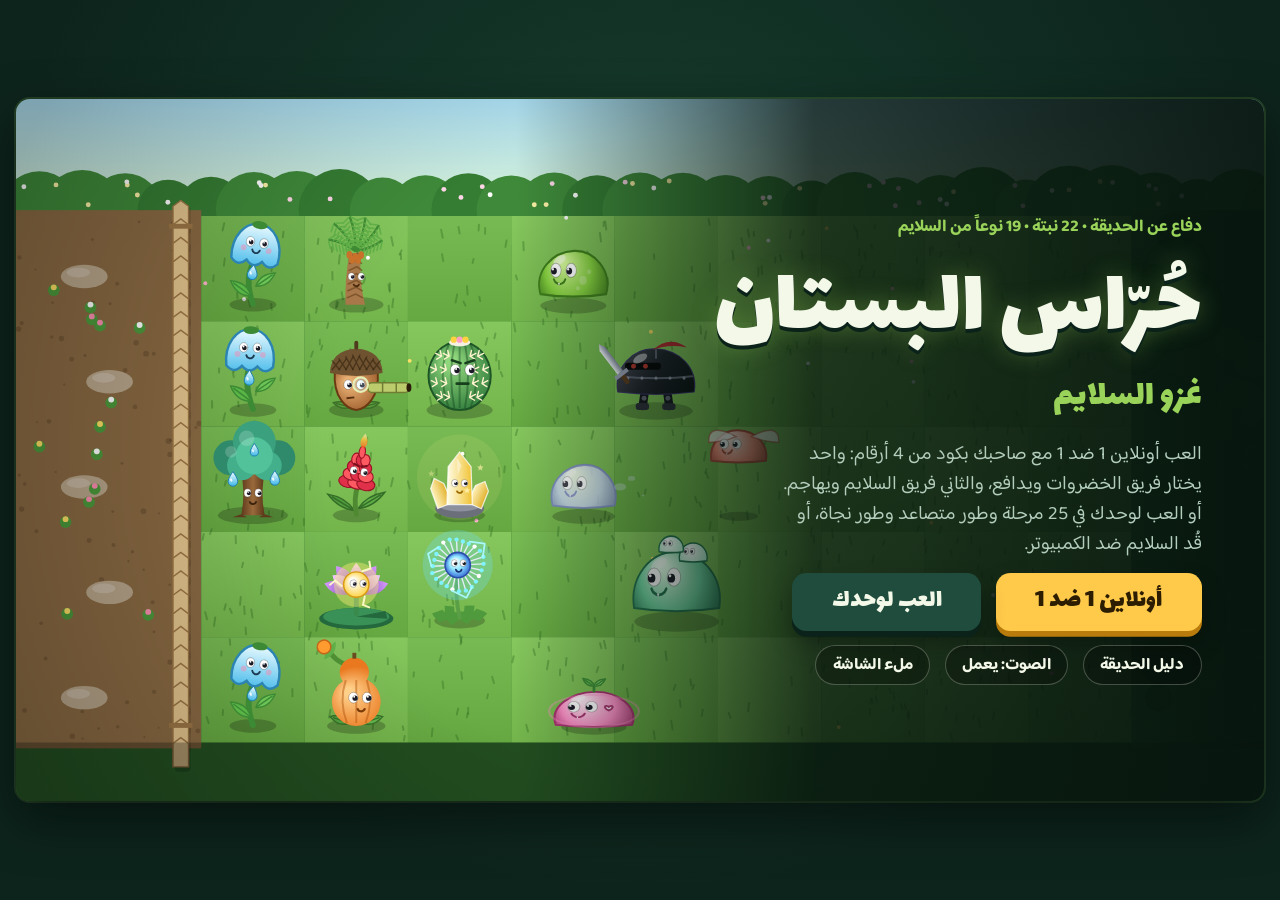
==== index.html @ 5538fd7c "ترتيب المستودع مثل معركة الشلة: index.html في الجذر، firebase-config.js، مكتبات lib، تثبيت كتطبيق (m" ====
<!doctype html>
<html lang="ar" dir="rtl">
<head>
<meta charset="utf-8">
<meta name="viewport" content="width=device-width, initial-scale=1, viewport-fit=cover">
<title>حُرّاس البستان</title>
<meta name="description" content="حُرّاس البستان: غزو السلايم — لعبة دفاع عن البستان بالعربي. أونلاين 1 ضد 1 بكود من 4 أرقام: خضروات ضد سلايم.">
<meta name="theme-color" content="#0b1f17">
<link rel="manifest" href="manifest.webmanifest">
<link rel="icon" type="image/png" sizes="32x32" href="icons/icon-32.png">
<link rel="apple-touch-icon" href="icons/icon-180.png">
<meta name="apple-mobile-web-app-capable" content="yes">
<meta name="mobile-web-app-capable" content="yes">
<meta name="apple-mobile-web-app-title" content="حُرّاس البستان">
<link rel="preconnect" href="https://fonts.googleapis.com">
<link rel="preconnect" href="https://fonts.gstatic.com" crossorigin>
<link rel="stylesheet" href="https://fonts.googleapis.com/css2?family=Baloo+Bhaijaan+2:wght@500;700;800&family=Lalezar&display=swap">
<style>
html,body{margin:0}
[hidden]{display:none!important}
/* Layout: one 16:9 stage centered and letterboxed in the viewport; menus are overlays sized in container units so they scale with the board. */
:root{
  --night:#0d241c;
  --panel:#163a2e;
  --panel-2:#1f4c3c;
  --leaf:#9ad35a;
  --dew:#7fe3ff;
  --amber:#ffc94a;
  --amber-dk:#b97c0c;
  --berry:#ef4f6e;
  --paper:#f3f8e8;
  --muted:#b3cdbd;
  --ink:#2c1c00;
  --display:'Lalezar','Baloo Bhaijaan 2','Segoe UI',Tahoma,sans-serif;
  --body:'Baloo Bhaijaan 2','Segoe UI',Tahoma,sans-serif;
  color-scheme:dark;
}
html,body{height:100%}
body{background:radial-gradient(ellipse at 50% 30%,#173d2e 0%,var(--night) 70%);background-color:var(--night);color:var(--paper);font-family:var(--body);overflow:hidden}
.stage{height:100%;box-sizing:border-box;display:flex;flex-direction:column;align-items:center;justify-content:center;gap:8px;padding-block:10px;padding-left:max(16px,env(safe-area-inset-left,0px));padding-right:max(16px,env(safe-area-inset-right,0px))}
.game{position:relative;width:min(100%,calc((100vh - 20px)*16/9));width:min(100%,calc((100dvh - 20px - env(safe-area-inset-top,0px) - env(safe-area-inset-bottom,0px))*16/9));max-width:100%;aspect-ratio:16/9;container-type:inline-size;border-radius:14px;overflow:hidden;background:#2b5a2f;box-shadow:0 18px 50px rgba(0,0,0,.5),0 0 0 2px rgba(154,211,90,.16);touch-action:none;user-select:none;-webkit-user-select:none;-webkit-tap-highlight-color:transparent}
#cv{position:absolute;inset:0;width:100%;height:100%;display:block}
.ov{position:absolute;inset:0;z-index:5;display:flex;align-items:center;justify-content:center;direction:rtl;font-size:1.45cqw;line-height:1.55;background:rgba(6,20,14,.7);text-align:center}
.ov h1,.ov h2,.ov h3{font-family:var(--display);font-weight:400;margin:0;line-height:1.15;text-wrap:balance}
.ov p{margin:0}
.row{display:flex;gap:1.2cqw;justify-content:center;flex-wrap:wrap}
.col{display:flex;flex-direction:column;gap:1cqw;align-items:stretch;min-width:22cqw}
.btn{font-family:var(--display);font-weight:400;font-size:2.1cqw;line-height:1.2;padding:.45em 1.5em .55em;border:0;border-radius:.55em;background:var(--amber);color:var(--ink);box-shadow:0 .22em 0 var(--amber-dk),0 .45em .9em rgba(0,0,0,.3);cursor:pointer;transition:transform .08s,filter .15s}
.btn:hover{filter:brightness(1.07)}
.btn:active{transform:translateY(.16em);box-shadow:0 .06em 0 var(--amber-dk)}
.btn.ghost{background:var(--panel-2);color:var(--paper);box-shadow:0 .22em 0 #0a2219,0 .45em .9em rgba(0,0,0,.3)}
.btn:disabled{opacity:.45;cursor:not-allowed;filter:grayscale(.6)}
.btn.sm{font-size:1.6cqw}
.chip{font-family:var(--body);font-weight:700;font-size:1.3cqw;padding:.3em 1em;border-radius:99px;border:.12cqw solid rgba(243,248,232,.25);background:rgba(0,0,0,.25);color:var(--paper);cursor:pointer}
.chip:hover{background:rgba(255,255,255,.1)}
button:focus-visible{outline:.22cqw solid var(--dew);outline-offset:.25cqw}
.eyebrow{color:var(--leaf);font-weight:700;font-size:1.35cqw}
.panel{background:linear-gradient(180deg,var(--panel-2),var(--panel));border:.15cqw solid rgba(154,211,90,.3);border-radius:1.4cqw;padding:2.2cqw 3cqw;box-shadow:0 1.2cqw 3cqw rgba(0,0,0,.45);display:flex;flex-direction:column;gap:1.2cqw;align-items:center;max-width:64cqw}
.panel.wide{max-width:92cqw;padding:1.6cqw 2.4cqw;gap:.9cqw}
.panel h2{font-size:3.6cqw}
.panel.wide h2{font-size:3.2cqw}
.panel > p{color:var(--muted);font-size:1.55cqw;max-width:52cqw}
.count{color:var(--amber)!important;font-weight:800}
.ltr{direction:ltr;unicode-bidi:isolate;display:inline-block}

/* title */
.ov-title{justify-content:flex-start;background:linear-gradient(270deg,rgba(6,20,14,.94) 0%,rgba(6,20,14,.8) 36%,rgba(6,20,14,0) 60%)}
.title-block{padding-inline:5cqw;max-width:42cqw;display:flex;flex-direction:column;gap:1.1cqw;text-align:right;align-items:flex-start}
.title-block h1{font-size:7.6cqw;color:var(--paper);text-shadow:0 .35cqw 0 #0a2219,0 0 2cqw rgba(154,211,90,.35)}
.title-block .sub{font-family:var(--display);font-size:3cqw;color:var(--leaf);margin-top:-.8cqw}
.title-block .lead{color:var(--muted);font-size:1.55cqw;max-width:34cqw}
.title-block .row{justify-content:flex-start}

/* map */
.map{width:94cqw;display:flex;flex-direction:column;gap:1.1cqw}
.map-head{display:flex;align-items:center;gap:1.4cqw}
.map-head h2{font-size:3.2cqw;flex:1;text-align:right}
.stars-total{display:flex;align-items:center;gap:.4cqw;font-weight:800;font-size:1.7cqw;color:var(--amber)}
.stars-total .star{width:2cqw;height:2cqw}
.worlds{display:grid;grid-template-columns:repeat(5,minmax(0,1fr));gap:1cqw}
.world{border-radius:1.2cqw;padding:.9cqw;display:flex;flex-direction:column;gap:.6cqw;text-align:right;border:.15cqw solid rgba(255,255,255,.14);box-shadow:inset 0 -3cqw 4cqw rgba(0,0,0,.18);min-width:0}
.w-orchard{background:linear-gradient(160deg,#4c9a3f,#24572a)}
.w-dunes{background:linear-gradient(160deg,#cf9f50,#7a5222)}
.w-cave{background:linear-gradient(160deg,#55468c,#1f1a3b)}
.w-frost{background:linear-gradient(160deg,#6fa9c9,#2c5876)}
.w-eclipse{background:linear-gradient(160deg,#8a4a78,#24133d)}
.world h3{font-size:1.9cqw}
.world .wsub{font-size:1.02cqw;color:rgba(255,255,255,.78);line-height:1.35;min-height:2.8cqw}
.lvls{display:flex;flex-direction:column;gap:.45cqw}
.lvl{font-family:var(--body);background:rgba(0,0,0,.26);border:.13cqw solid rgba(255,255,255,.18);color:var(--paper);border-radius:.8cqw;padding:.3cqw .6cqw;cursor:pointer;text-align:right;display:grid;grid-template-columns:auto minmax(0,1fr) auto;align-items:center;gap:.5cqw;font-size:1.08cqw;line-height:1.3}
.lvl .num{font-family:var(--display);font-size:1.5cqw;line-height:1}
.lvl .nm{white-space:nowrap;overflow:hidden;text-overflow:ellipsis}
.lvl:disabled{opacity:.42;cursor:not-allowed}
.lvl:not(:disabled):hover{background:rgba(255,255,255,.14)}
.lvl.next{border-color:var(--amber);box-shadow:0 0 0 .13cqw var(--amber)}
.lvl .star{width:1.05cqw;height:1.05cqw}
.stars{display:flex;gap:.12cqw}
.star{width:1.35cqw;height:1.35cqw;fill:rgba(255,255,255,.2)}
.star.on{fill:var(--amber)}
.modes{display:grid;grid-template-columns:repeat(3,minmax(0,1fr));gap:1cqw}
.mode{display:flex;align-items:center;gap:1.2cqw;background:rgba(0,0,0,.3);border-radius:1.2cqw;padding:.9cqw 1.4cqw;text-align:right;border:.13cqw solid rgba(255,255,255,.1)}
.mode.hot{border-color:rgba(255,201,74,.55);background:linear-gradient(90deg,rgba(255,201,74,.06),rgba(0,0,0,.3))}
.mode > div:first-child{flex:1;display:flex;flex-direction:column;min-width:0}
.mode strong{font-family:var(--display);font-weight:400;font-size:2cqw}
.mode span{color:var(--muted);font-size:1.12cqw;line-height:1.4}
.mode .btns{display:flex;flex-direction:column;gap:.5cqw;align-items:stretch}

/* intro */
.formula{background:rgba(0,0,0,.28);border-radius:99px;padding:.3cqw 1.4cqw;color:var(--amber);font-weight:700;font-size:1.3cqw}
.news{display:flex;gap:1cqw;justify-content:center;flex-wrap:wrap}
.news:empty{display:none}
.news-item{display:flex;align-items:center;gap:.8cqw;background:rgba(0,0,0,.24);border-radius:1cqw;padding:.6cqw 1.1cqw .6cqw 1.4cqw;text-align:right;max-width:28cqw}
.news-item canvas{width:6.8cqw;height:6.8cqw;flex:none}
.news-item .tag{font-size:1.05cqw;font-weight:800;color:var(--amber)}
.news-item h3{font-size:1.85cqw}
.news-item p{font-size:1.12cqw;color:var(--muted);line-height:1.4}
.loadout{display:flex;flex-direction:column;gap:.5cqw;align-items:center}
.lo-head{display:flex;gap:1cqw;font-weight:700;font-size:1.3cqw;color:var(--paper)}
.lo-head span:last-child{color:var(--amber)}
.pchips{display:flex;flex-wrap:wrap;gap:.5cqw;justify-content:center;max-width:84cqw}
.pchip{width:6.6cqw;padding:.3cqw .2cqw .35cqw;border-radius:.8cqw;background:rgba(0,0,0,.25);border:.16cqw solid transparent;display:flex;flex-direction:column;align-items:center;gap:.1cqw;cursor:pointer;color:var(--paper);font-family:var(--body);font-weight:700;font-size:.9cqw;line-height:1.15}
.pchip img{width:4.4cqw;height:4.1cqw}
.pchip[aria-pressed="true"]{border-color:var(--amber);background:rgba(255,201,74,.16)}
.pchip[aria-pressed="false"]{opacity:.55}
.pchip[aria-pressed="false"] img{filter:grayscale(.8)}
.tip{color:var(--muted);max-width:64cqw;font-size:1.4cqw}

/* end */
.bigstars{display:flex;gap:.8cqw;justify-content:center}
.bigstars:empty{display:none}
.bigstars .star{width:6cqw;height:6cqw}
.bigstars .star.on{animation:pop .5s cubic-bezier(.3,1.6,.5,1) both}
.bigstars .star:nth-child(2){animation-delay:.15s}
.bigstars .star:nth-child(3){animation-delay:.3s}
@keyframes pop{from{transform:scale(0) rotate(-40deg)}to{transform:none}}

/* guide */
.guide{width:90cqw;height:50cqw;display:flex;flex-direction:column;gap:1.2cqw}
.tabs{display:flex;gap:.6cqw}
.tab{font-family:var(--body);font-weight:700;font-size:1.4cqw;padding:.3em 1.2em;border-radius:99px;border:0;background:rgba(0,0,0,.3);color:var(--paper);cursor:pointer}
.tab[aria-selected="true"]{background:var(--amber);color:var(--ink)}
.glist{flex:1;min-height:0;overflow:auto;display:grid;grid-template-columns:repeat(4,minmax(0,1fr));gap:1cqw;padding:.3cqw;align-content:start}
.gitem{background:linear-gradient(180deg,rgba(255,255,255,.08),rgba(0,0,0,.18));border:.1cqw solid rgba(255,255,255,.12);border-radius:1.1cqw;padding:1cqw;display:flex;flex-direction:column;align-items:center;gap:.25cqw}
.gitem canvas{width:9cqw;height:9cqw}
.gitem h3{font-size:1.9cqw}
.gitem .stat{font-size:1.15cqw;color:var(--amber);font-weight:700}
.gitem p{font-size:1.2cqw;color:var(--muted);line-height:1.45}
.gitem.locked h3{color:var(--muted)}
.online{min-width:72cqw}
.onbody{display:flex;flex-direction:column;gap:.9cqw;align-items:center;width:100%}
.teams{display:grid;grid-template-columns:1fr 1fr;gap:1.2cqw;width:100%}
.team{display:flex;flex-direction:column;align-items:center;gap:.3cqw;padding:1.1cqw;border-radius:1.2cqw;border:.18cqw solid rgba(255,255,255,.16);cursor:pointer;color:var(--paper);font-family:var(--body);font-size:1.25cqw;line-height:1.35}
.team img{width:7cqw;height:6.6cqw}
.team strong{font-family:var(--display);font-weight:400;font-size:2.3cqw}
.t-plants{background:linear-gradient(160deg,#3f8c3a,#1f4e26)}
.t-slime{background:linear-gradient(160deg,#6a3fa0,#2a1648)}
.team:hover{filter:brightness(1.1)}
.rules{color:var(--muted);font-size:1.25cqw;max-width:72cqw;line-height:1.5}
.rules.small{font-size:1.1cqw}
.lteams{display:grid;grid-template-columns:1fr 1fr;gap:1cqw;width:100%;margin:.4cqw 0}
.lteam{border-radius:1.2cqw;padding:.7cqw .8cqw;display:flex;flex-direction:column;align-items:center;gap:.35cqw;border:.15cqw solid rgba(255,255,255,.16);min-width:0}
.lteam strong{font-family:var(--display);font-weight:400;font-size:1.9cqw;line-height:1.1}
.lteam > span{font-weight:800;color:var(--amber);font-size:1.2cqw}
.pchips.mini{gap:.3cqw;max-width:100%}
.pchips.mini .pchip{width:4.5cqw;font-size:.7cqw;padding:.2cqw .1cqw}
.pchips.mini .pchip img{width:3.1cqw;height:2.9cqw}
.pchips.mini .pchip .cost{font-size:.68cqw}
.joinrow{display:flex;gap:.8cqw;justify-content:center;align-items:center}
.joinrow input{font:inherit;font-size:1.8cqw;font-weight:800;width:12cqw;text-align:center;padding:.3cqw .8cqw;border-radius:.8cqw;border:.15cqw solid rgba(255,255,255,.3);background:rgba(0,0,0,.3);color:var(--paper);letter-spacing:.2em}
.joinrow input:focus-visible{outline:.22cqw solid var(--dew)}
.namerow label{font-weight:800;color:var(--muted);font-size:1.3cqw}
.namerow input{width:18cqw;font-size:1.5cqw;letter-spacing:0}
.diffs{display:flex;gap:.6cqw;justify-content:center;flex-wrap:wrap}
.diffs .chip[aria-pressed="true"]{background:var(--amber);color:var(--ink);border-color:var(--amber)}
.openlist{display:flex;flex-direction:column;gap:.5cqw;max-height:10cqw;overflow:auto;width:100%;align-items:stretch}
.openitem{font-family:var(--body);font-weight:700;font-size:1.2cqw;padding:.5cqw 1cqw;border-radius:.8cqw;border:.12cqw solid rgba(255,201,74,.45);background:rgba(255,201,74,.1);color:var(--paper);cursor:pointer;text-align:right}
.openitem:hover{background:rgba(255,201,74,.2)}
.bigcode{font-family:var(--display);font-size:6cqw;letter-spacing:.15em;direction:ltr;color:var(--amber);margin:0;line-height:1.1;user-select:text;-webkit-user-select:text}
.opp{color:var(--amber);font-weight:800;font-size:1.3cqw;margin:0}
.pchip .cost{color:var(--amber);font-size:.85cqw}
.gnote{grid-column:1/-1;margin:0;background:rgba(255,201,74,.12);border:.1cqw solid rgba(255,201,74,.45);border-radius:1cqw;padding:.6cqw 1.2cqw;color:var(--paper);font-size:1.3cqw;text-align:center}

.rotate-hint{display:none;margin:0;font-size:14px;color:var(--muted);text-align:center;direction:rtl}
@media (orientation:portrait) and (max-width:700px){.rotate-hint{display:block}}
@media (prefers-reduced-motion:reduce){.bigstars .star.on{animation:none}.btn{transition:none}}

</style>
</head>
<body>
<div class="stage">
  <div class="game" id="game">
    <canvas id="cv" dir="rtl" aria-label="ساحة اللعب"></canvas>

    <section class="ov ov-title" id="ovTitle">
      <div class="title-block">
        <p class="eyebrow">دفاع عن الحديقة • 22 نبتة • 19 نوعاً من السلايم</p>
        <h1>حُرّاس البستان</h1>
        <p class="sub">غزو السلايم</p>
        <p class="lead">العب أونلاين 1 ضد 1 مع صاحبك بكود من 4 أرقام: واحد يختار فريق الخضروات ويدافع، والثاني فريق السلايم ويهاجم. أو العب لوحدك في 25 مرحلة وطور متصاعد وطور نجاة، أو قُد السلايم ضد الكمبيوتر.</p>
        <div class="row"><button class="btn" id="bOnline1">أونلاين 1 ضد 1</button><button class="btn ghost" id="bPlay">العب لوحدك</button></div>
        <div class="row"><button class="chip" id="bGuide">دليل الحديقة</button><button class="chip" id="bSound">الصوت: يعمل</button><button class="chip" id="bFull">ملء الشاشة</button></div>
      </div>
    </section>

    <section class="ov" id="ovMap" hidden>
      <div class="map">
        <header class="map-head"><h2>خريطة العوالم</h2><span class="stars-total" id="starTotal"></span><button class="chip" id="bMapBack">رجوع</button></header>
        <div class="worlds" id="worlds"></div>
        <div class="modes"><div class="mode hot" id="ascBox"></div><div class="mode" id="endlessBox"></div><div class="mode hot" id="onlineBox"></div></div>
      </div>
    </section>

    <section class="ov" id="ovIntro" hidden>
      <div class="panel wide">
        <p class="eyebrow" id="inLvl"></p>
        <h2 id="inName"></h2>
        <p class="formula" id="inFormula" hidden></p>
        <div class="news" id="inNews"></div>
        <div class="loadout" id="inLoad" hidden>
          <p class="lo-head"><span>اختر نباتاتك لهذه المرحلة (8 كحد أقصى)</span><span id="inLoadCount"></span></p>
          <div class="pchips" id="inChips"></div>
        </div>
        <p class="tip" id="inTip"></p>
        <div class="row"><button class="btn" id="bInGo">ابدأ</button><button class="btn ghost" id="bInBack">الخريطة</button></div>
      </div>
    </section>

    <section class="ov" id="ovPause" hidden>
      <div class="panel">
        <h2>استراحة</h2>
        <div class="col">
          <button class="btn" id="bResume">متابعة</button>
          <button class="btn ghost" id="bRestart">إعادة المرحلة</button>
          <button class="btn ghost" id="bQuit">الخريطة</button>
          <button class="chip" id="bSound2">الصوت: يعمل</button>
        </div>
      </div>
    </section>

    <section class="ov" id="ovEnd" hidden>
      <div class="panel">
        <h2 id="endTitle"></h2>
        <div class="bigstars" id="endStars"></div>
        <p id="endText"></p>
        <p class="count" id="endCount" hidden></p>
        <div class="row" id="endBtns"></div>
      </div>
    </section>

    <section class="ov" id="ovOnline" hidden>
      <div class="panel wide online">
        <p class="eyebrow" id="onEyebrow">اللعب أونلاين</p>
        <h2 id="onTitle">فريق الخضروات ضد فريق السلايم</h2>
        <div class="onbody" id="onBody"></div>
        <div class="row" id="onBtns"></div>
      </div>
    </section>

    <section class="ov" id="ovGuide" hidden>
      <div class="guide">
        <header class="map-head">
          <h2>دليل الحديقة</h2>
          <div class="tabs" role="tablist"><button class="tab" id="tabP" role="tab" aria-selected="true">النباتات</button><button class="tab" id="tabS" role="tab" aria-selected="false">السلايم</button></div>
          <button class="chip" id="bGuideBack">رجوع</button>
        </header>
        <div class="glist" id="glist"></div>
      </div>
    </section>
  </div>
  <p class="rotate-hint">أدر هاتفك أفقياً لتجربة أفضل.</p>
</div>
<script src="firebase-config.js"></script>
<script>
(()=>{'use strict';
// ================= constants =================
const W=1280,H=720,GX=190,GY=120,TW=106,TH=108,ROWS=5,COLS=9,GR=GX+COLS*TW,GB=GY+ROWS*TH;
const TAU=Math.PI*2;
const rowY=r=>GY+r*TH+TH/2, colX=c=>GX+c*TW+TW/2, baseY=r=>rowY(r)+36;
const rand=(a,b)=>a+Math.random()*(b-a), clamp=(v,a,b)=>v<a?a:v>b?b:v, lerp=(a,b,t)=>a+(b-a)*t;
const F_UI='"Baloo Bhaijaan 2","Segoe UI",Tahoma,sans-serif', F_DISP='Lalezar,"Baloo Bhaijaan 2","Segoe UI",Tahoma,sans-serif';
const REDUCED=!!(window.matchMedia&&matchMedia('(prefers-reduced-motion: reduce)').matches);
function mulberry(a){return function(){a|=0;a=a+0x6D2B79F5|0;let t=Math.imul(a^a>>>15,1|a);t=t+Math.imul(t^t>>>7,61|t)^t;return((t^t>>>14)>>>0)/4294967296;};}

// ================= save =================
const SAVE_KEY='hurras-albustan-v1';
const save={stars:{},best:0,muted:false,v:2,loadout:[],asc:{level:1,score:0,bestLevel:0,bestScore:0},surv:{best:0,bestDanger:0}};
try{const s=JSON.parse(localStorage.getItem(SAVE_KEY)||'null');if(s&&typeof s==='object'){
  if(s.v!==2&&s.stars&&typeof s.stars==='object'){const ns={};for(const k in s.stars){const i=+k;if(i>=0&&i<12)ns[Math.floor(i/4)*5+i%4]=s.stars[k];}s.stars=ns;s.v=2;}
  Object.assign(save,s);if(!save.stars||typeof save.stars!=='object')save.stars={};if(!Array.isArray(save.loadout))save.loadout=[];
  save.asc=Object.assign({level:1,score:0,bestLevel:0,bestScore:0},save.asc||{});save.surv=Object.assign({best:0,bestDanger:0},save.surv||{});}}catch(e){}
function persist(){try{localStorage.setItem(SAVE_KEY,JSON.stringify(save));}catch(e){}}

// ================= definitions =================
const PLANTS={
  dew:   {name:'زهرة الندى',   cost:50, cd:7.5, hp:300,  desc:'تنتج قطرة ندى كل 18 ثانية تقريباً. ازرعها مبكراً لتبني اقتصادك.'},
  pine:  {name:'كوز الصنوبر',  cost:100,cd:7.5, hp:300,  desc:'يطلق بذور الصنوبر على أول سلايم في ممره. مدافعك الأساسي.'},
  oak:   {name:'جذع البلوط',   cost:50, cd:25,  hp:4000, desc:'جذع صلب يتحمل كثيراً. ضعه أمام المدافعين ليكسب لهم الوقت.'},
  bomb:  {name:'رمانة متفجرة', cost:150,cd:35,  hp:99999,desc:'تنفجر بعد ثانية وتدمّر السلايم في مساحة 3×3 حولها.'},
  frost: {name:'سرخس الصقيع',  cost:175,cd:7.5, hp:300,  desc:'تطلق شظايا جليد تبطّئ السلايم إلى النصف أربع ثوانٍ.'},
  thorn: {name:'صبّار الأشواك', cost:125,cd:20,  hp:1800, desc:'جدار شائك يتحمل كثيراً ويجرح كل سلايم يحاول أكله.'},
  lotus: {name:'زهرة البرق',   cost:200,cd:10,  hp:300,  desc:'صاعقة تقفز بين ثلاثة سلايمات في ممرها والممرين المجاورين.'},
  storm: {name:'هندباء الرعد', cost:225,cd:10,  hp:300,  desc:'كرة زغب مشحونة تصعق أقرب 3 سلايمات لها في وقت واحد، من أي ممر.'},
  gourd: {name:'قرعة المنجنيق',cost:250,cd:10,  hp:300,  desc:'تقذف قرعة من فوق العوائق تنفجر وتصيب كل ما حولها.'},
  burr:  {name:'قنفذ الكستناء',cost:150,cd:10,  hp:600,  desc:'يدور بأشواكه فيضرب كل سلايم يقترب منه من الأمام أو الخلف. ضرر عالٍ ومدى قصير.'},
  torch: {name:'زهرة الشعلة',  cost:175,cd:10,  hp:300,  desc:'تنفث لهباً يحرق السلايم في ممرها والممرين المجاورين لمسافة مربعين. الحممي لا يحترق، والجليد يذوب أسرع.'},
  honey: {name:'قاذف العسل',   cost:150,cd:7.5, hp:300,  desc:'يقذف العسل من فوق العوائق، وأحياناً يلصق السلايم في مكانه لحظات.'},
  spring:{name:'فطر الزنبرك',  cost:100,cd:15,  hp:300,  desc:'يقذف أول سلايم يلمسه مسافة مربعين ونصف إلى الخلف، ثم يعيد الشحن 8 ثوانٍ.'},
  fberry:{name:'توت الصقيع',   cost:125,cd:30,  hp:99999,desc:'ينفجر بعد لحظة فيجمّد كل سلايم في ممره ست ثوانٍ، حتى الطائر.'},
  prism: {name:'زهرة المنشور', cost:250,cd:10,  hp:300,  desc:'تطلق شعاعاً ملوّناً يخترق الممر كله ويصيب كل سلايم أرضي فيه، حتى من وراء القوقعة.'},
  palm:  {name:'نخلة السعف',   cost:175,cd:10,  hp:300,  desc:'ترمي سعفة دوّارة تقطع خمسة مربعات وترجع، فتصيب كل سلايم في طريقها مرتين، حتى الطائر.'},
  balm:  {name:'زهرة البلسم',  cost:125,cd:15,  hp:300,  desc:'تعالج النباتات في مساحة 3×3 حولها كل ثانية.'},
  moss:  {name:'طحلب دبق',     cost:75, cd:15,  hp:Infinity,trap:true,desc:'سجادة لزجة يبطؤ فوقها السلايم ولا يستطيع أكلها. الحِمَمي يحرقها.'},
  snare: {name:'كرمة الشَّرَك', cost:100,cd:12,  hp:Infinity,trap:true,desc:'فخ أرضي يمسك أول سلايم يمر فوقه ثلاث ثوانٍ ويجرحه، ثم يعيد التحميل.'},
  glow:  {name:'بلّورة الضوء', cost:150,cd:15,  hp:300,  desc:'تسرّع إطلاق النباتات المهاجمة حولها في مساحة 3×3 بنسبة 40%.'},
  sniper:{name:'قنّاص البلوط', cost:300,cd:15,  hp:300,  desc:'يطلق بلّوطة قوية كل 4 ثوانٍ على أقوى سلايم في الساحة، في أي ممر.'},
  tree:  {name:'شجرة الندى',   cost:150,cd:15,  hp:400,  desc:'تنتج قطرتي ندى معاً كل 20 ثانية. أغلى من زهرة الندى لكنها أقوى إنتاجاً.'},
};
const PLANT_ORDER=['dew','tree','pine','frost','palm','prism','lotus','storm','sniper','gourd','honey','torch','burr','oak','thorn','spring','moss','snare','bomb','fberry','balm','glow'];
const SLIMES={
  basic:   {name:'سلايم أخضر', hp:140,speed:17,dps:40,r:34,cost:1,  hop:.95,c:['#d6fa9a','#86d13f','#3f7d1c'],desc:'يقفز ببطء ويذيب أي نبتة في طريقه.'},
  fast:    {name:'سلايم سريع', hp:80, speed:34,dps:30,r:26,cost:1.5,hop:.55,c:['#c9f8ff','#4fcbe0','#1f7f94'],desc:'صغير وخفيف وسريع جداً. لا تدعه يتسلل.'},
  rock:    {name:'سلايم صخري', hp:140,shell:380,speed:13,dps:50,r:38,cost:3,hop:1.05,c:['#d6f2a0','#8cc653','#4a7a26'],desc:'يحمل خوذة من الصخر تمتص الضربات قبل أن تنكسر.'},
  mother:  {name:'سلايم الحاضنة',hp:420,speed:11,dps:40,r:44,cost:4,hop:1.15,c:['#e6ffe9','#6fd3a0','#24704d'],desc:'بطيئة وقوية، وتضع سلايماً صغيراً خلفها كل 6 ثوانٍ.'},
  split:   {name:'سلايم منقسم',hp:260,speed:15,dps:45,r:40,cost:3,  hop:1.0,c:['#efdcff','#b47be6','#5f2f99'],desc:'عند هزيمته ينقسم إلى سلايمين صغيرين في الممرين المجاورين.'},
  mini:    {name:'سلايم صغير', hp:70, speed:26,dps:25,r:22,cost:99, hop:.6, c:['#f4e6ff','#c89af0','#7346a8'],desc:'نتاج الانقسام والحاضنة. ضعيف لكنه سريع.'},
  jump:    {name:'سلايم نطّاط',hp:170,speed:20,dps:40,r:32,cost:2,  hop:.85,c:['#ffe3b0','#ffa43a','#b85a12'],desc:'يقفز فوق أول نبتة يصادفها، مرة واحدة فقط.'},
  volatile:{name:'سلايم متفجّر',hp:150,speed:22,dps:0,r:30,cost:2.5,hop:.75,c:['#fff6b8','#ffcf33','#a67800'],desc:'ينفجر عندما يلمس نبتة فيدمّرها هي ومن حولها. اقضِ عليه قبل أن يصل.'},
  magma:   {name:'سلايم حِمَمي',hp:320,speed:18,dps:90,r:36,cost:4, hop:.9, c:['#ffd98a','#ff5a32','#8a1c0e'],noSlow:true,desc:'لا يتباطأ، ويذيب النباتات بسرعة مضاعفة، ويحرق الطحلب الدبق.'},
  ghost:   {name:'سلايم شبحي',hp:200,speed:19,dps:35,r:32,cost:2.5,hop:.9,c:['#ffffff','#d3dcff','#7b86c2'],desc:'يتلاشى ثانيتين كل بضع ثوانٍ فلا تصيبه البذور ولا البرق ولا القرع.'},
  shell:   {name:'سلايم القوقعة',hp:180,guard:320,speed:14,dps:40,r:36,cost:2.5,hop:1.0,c:['#e3ecff','#8fa8e8','#3f4f9a'],desc:'يحمل قوقعة أمامه تصدّ البذور والشظايا والسعف. القرع والعسل والبرق والشعاع تصيبه مباشرة.'},
  winged:  {name:'سلايم مجنّح',hp:110,speed:22,dps:0,r:26,cost:2,hop:.6,fly:true,c:['#ffe9e4','#ff8f7a','#b04a3a'],desc:'يطير فوق النباتات ولا تصيبه البذور ولا القذائف. البرق والقنّاص والسعف والانفجارات تسقطه.'},
  spitter: {name:'سلايم البصّاق',hp:220,speed:15,dps:30,r:34,cost:3,hop:1.0,ranged:true,c:['#d8fff6','#2fb39a','#105e50'],desc:'يتوقف قبل نباتاتك بمسافة ويبصق على أقرب نبتة كتلاً لزجة من بعيد.'},
  warrior: {name:'محارب السلايم',hp:300,armor:520,speed:13,dps:70,r:36,cost:5,hop:.8,walk:true,c:['#efe6ff','#8f7ad6','#3a2f6b'],desc:'يمشي على رجلين بدرع أسود ثقيل يمتص كل الضربات، ويضرب النباتات بسيفه بقوة. الكهرباء تخترق الدرع بقوة مضاعفة ونصف.'},
  titan:   {name:'عملاق الهراوة',hp:7500,speed:6,dps:0,r:118,cost:99,hop:0,c:['#e2e8f0','#7d8ca8','#2f3a52'],desc:'زعيم ضخم يحمل هراوة عملاقة يهوي بها على النباتات أمامه فيسحقها في ثلاثة ممرات. إذا غضب صار أسرع واستدعى محاربيه.'},
  king:    {name:'ملك السلايم',hp:5200,speed:7,dps:0,r:78,cost:99,  hop:0,  c:['#ecffb8','#7fd04f','#2f6a17'],desc:'زعيم الكهف. ضخم، يسحق النباتات، ويستدعي أتباعه باستمرار.'},
  ice:     {name:'سلايم الجليد',hp:300,speed:15,dps:30,r:36,cost:3,  hop:1.0,c:['#f4ffff','#9fe6ff','#2f8fb8'],noSlow:true,desc:'لا يتباطأ، ويجمّد النباتات القريبة منه في ممره فتتوقف عن العمل.'},
  healer:  {name:'سلايم المداوي',hp:220,speed:16,dps:30,r:32,cost:3,hop:.95,c:['#ffe8f4','#ff8fc8','#a8336f'],desc:'يعالج السلايمات القريبة منه باستمرار. اجعله هدفك الأول.'},
  lord:    {name:'سيّد الكسوف',hp:8000,speed:6,dps:0,r:84,cost:99,  hop:0,  c:['#e6dcff','#6a4ac8','#23104f'],desc:'الزعيم الأخير. يسحق النباتات، ويقذف كتل الظلام على مدافعيك، ويستدعي الأشباح.'},
};
const SLIME_ORDER=['basic','fast','rock','mother','split','mini','jump','shell','volatile','magma','winged','ghost','king','ice','healer','spitter','warrior','titan','lord'];
const SKILLS={
  root:{name:'ضربة الجذور',short:'جذور',cd:40,desc:'اختر ممراً فتنبثق الجذور وتضرب كل سلايم فيه وتشلّه لحظة.'},
  gust:{name:'نسيم الربيع',short:'نسيم',cd:55,desc:'يدفع كل السلايم إلى الخلف ويوقفه لحظة.'},
};
const WORLDS=[
  {name:'البستان الأخضر',theme:'orchard',sky:9, sub:'الندى يتساقط من السماء'},
  {name:'كثبان الذهب',  theme:'dunes',  sky:12,sub:'صخور تمنع الزراعة في بعض المربعات'},
  {name:'كهف البلّور',  theme:'cave',   sky:0, sub:'لا ندى من السماء هنا'},
  {name:'القمة الثلجية',theme:'frost',  sky:11,sub:'ممران جليديان ينزلق فيهما السلايم أسرع',ice:[1,3]},
  {name:'حديقة الكسوف', theme:'eclipse',sky:14,sub:'كسوف كل 40 ثانية يبطّئ نباتاتك المهاجمة',eclipse:true},
];
const LEVELS=[
  {w:0,name:'أول نبتة',        waves:6, pool:{basic:1},b:[1,.5],hp:1,dew:150,flags:[5],tut:true,first:26},
  {w:0,name:'الزوار السريعون', waves:8, pool:{basic:3,fast:1},b:[1.4,.62],hp:1,dew:150,flags:[4,7]},
  {w:0,name:'خوذة الصخر',      waves:10,pool:{basic:3,fast:1,rock:1.2},b:[1.7,.72],hp:1,dew:150,flags:[4,9]},
  {w:0,name:'حصار البستان',    waves:12,pool:{basic:3,fast:2,rock:2},b:[2.1,.82],hp:1.05,dew:150,flags:[5,11]},
  {w:0,name:'ليلة الحاضنة',    waves:12,pool:{basic:3,fast:2,rock:1.5,mother:1},b:[2.2,.85],hp:1.05,dew:150,flags:[5,11]},
  {w:1,name:'سراب الرمال',     waves:10,pool:{basic:3,fast:1,rock:1,split:2},b:[2.1,.85],hp:1.08,dew:150,flags:[4,9],blocked:[[1,6],[3,4]]},
  {w:1,name:'قفزة الكثبان',    waves:12,pool:{basic:2,fast:2,rock:1,split:1,jump:2.5},b:[2.3,.9],hp:1.1,dew:150,flags:[5,11],blocked:[[0,5],[2,7],[4,3]]},
  {w:1,name:'عاصفة رملية',     waves:14,pool:{shell:1.2,basic:2,fast:3,rock:1.5,split:1.5,jump:1.5,mother:.8},b:[2.5,.95],hp:1.1,dew:175,flags:[6,13],blocked:[[1,3],[3,6],[2,1]]},
  {w:1,name:'رمال متفجّرة',    waves:14,pool:{shell:1,basic:2,fast:2,rock:1,split:1,jump:1.5,volatile:2},b:[2.6,1],hp:1.12,dew:175,flags:[6,13],blocked:[[0,2],[4,6],[2,4]]},
  {w:1,name:'واحة الخطر',      waves:16,pool:{shell:1,basic:2,fast:2,rock:2,split:2,jump:2,volatile:1,mother:1},b:[2.8,1.02],hp:1.15,dew:175,flags:[5,10,15],blocked:[[0,6],[2,2],[4,5]]},
  {w:2,name:'العتمة البلّورية',waves:12,pool:{basic:2,fast:2,rock:1,split:1,jump:1,magma:1.5},b:[2.8,.95],hp:1.15,dew:300,flags:[5,11]},
  {w:2,name:'أنهار الحمم',     waves:14,pool:{winged:1.5,basic:2,fast:1.5,rock:1.5,split:1,jump:1,magma:2.5,volatile:1},b:[3,1.05],hp:1.18,dew:300,flags:[6,13]},
  {w:2,name:'أشباح الكهف',     waves:14,pool:{winged:1,basic:2,fast:1.5,rock:1.5,split:1,magma:1,ghost:2.5},b:[3,1.05],hp:1.2,dew:300,flags:[6,13]},
  {w:2,name:'قلب الكهف',       waves:16,pool:{shell:1,winged:1,basic:2,fast:2,rock:2,split:1.5,jump:1.5,magma:2,ghost:1.5,mother:1},b:[3.2,1.1],hp:1.22,dew:325,flags:[5,10,15]},
  {w:2,name:'عرش الملك',       waves:12,pool:{winged:1,basic:2,fast:2,rock:2,split:1.5,jump:1.5,magma:2,ghost:1},b:[3.2,1.05],hp:1.22,dew:350,flags:[5,11],boss:'king'},
  {w:3,name:'المنحدر الجليدي', waves:12,pool:{shell:1,basic:2,fast:2,rock:1.5,ice:2},b:[3,1],hp:1.25,dew:175,flags:[5,11]},
  {w:3,name:'دفء المداوي',     waves:14,pool:{basic:2,fast:2,rock:1.5,ice:1.5,healer:1.5,split:1},b:[3.1,1.05],hp:1.28,dew:175,flags:[6,13]},
  {w:3,name:'انهيار ثلجي',     waves:14,pool:{spitter:1.5,basic:2,fast:2,jump:1.5,volatile:1.5,ice:1.5,healer:1},b:[3.2,1.08],hp:1.3,dew:175,flags:[6,13]},
  {w:3,name:'قمة العواصف',     waves:16,pool:{warrior:1,spitter:1,winged:1,basic:2,fast:2,rock:2,ice:2,healer:1.5,mother:1,magma:1},b:[3.4,1.1],hp:1.32,dew:200,flags:[5,10,15]},
  {w:3,name:'الجليد الأبدي',   waves:18,pool:{warrior:.8,shell:1,winged:1,spitter:1,basic:2,fast:2,rock:2,split:1,jump:1,ice:2,healer:1.5,volatile:1,ghost:1},b:[3.5,1.12],hp:1.35,dew:200,flags:[5,11,17],boss:'titan'},
  {w:4,name:'الشفق',           waves:12,pool:{winged:1,basic:2,fast:2,rock:1.5,ghost:2,healer:1},b:[3.3,1.08],hp:1.38,dew:200,flags:[5,11]},
  {w:4,name:'ظلال طويلة',      waves:14,pool:{warrior:1,shell:1,spitter:1,basic:2,fast:2,rock:1.5,ghost:2,volatile:1.5,mother:1},b:[3.5,1.12],hp:1.4,dew:200,flags:[6,13]},
  {w:4,name:'الكسوف الكامل',   waves:16,pool:{warrior:1,winged:1,spitter:1,basic:2,fast:2,rock:2,ghost:1.5,ice:1.5,healer:1.5,magma:1.5},b:[3.7,1.15],hp:1.45,dew:225,flags:[5,10,15]},
  {w:4,name:'الفوضى',          waves:18,pool:{warrior:1.2,shell:1,winged:1,spitter:1,basic:2,fast:2,rock:2,split:1.5,jump:1.5,mother:1,volatile:1.5,magma:1.5,ghost:1.5,ice:1.5,healer:1.5},b:[3.8,1.18],hp:1.5,dew:225,flags:[5,11,17]},
  {w:4,name:'سيّد الكسوف',     waves:14,pool:{warrior:1,shell:1,winged:1,spitter:1,basic:2,fast:2,rock:2,split:1,jump:1,mother:1,volatile:1,magma:1.5,ghost:1.5,ice:1,healer:1},b:[3.8,1.12],hp:1.5,dew:250,flags:[6,13],boss:'lord'},
];
const LAST_LEVEL=LEVELS.length-1;
const UNLOCK_PLANT={0:'oak',1:'bomb',2:'frost',3:'thorn',4:'lotus',5:'gourd',6:'balm',8:'moss',9:'snare',10:'glow',12:'sniper',15:'tree'};
const UNLOCK_SKILL={1:'root',7:'gust'};
const NEW_ENEMY={0:'basic',1:'fast',2:'rock',4:'mother',5:'split',6:'jump',7:'shell',8:'volatile',10:'magma',11:'winged',12:'ghost',14:'king',15:'ice',16:'healer',17:'spitter',18:'warrior',19:'titan',24:'lord'};
const TIPS=[
  'ازرع زهور الندى في العمود الأول خلف المدافعين، ثم ضع كوز الصنوبر أمامها.',
  'السلايم السريع يصل بسرعة. ضع مدافعاً في كل ممر مبكراً، وجرّب تزرع كوز صنوبر فوق كوز صنوبر لتدمجهما وتضاعف قوته.',
  'الخوذة الصخرية تمتص ضربات كثيرة. جذع البلوط يكسب لمدافعيك الوقت.',
  'الموجات الكبيرة تأتي مع تحذير. احتفظ بالرمانة المتفجرة لها.',
  'الحاضنة تضع صغاراً خلفها باستمرار. ركّز النيران عليها قبل أن تملأ الممر.',
  'الصخور تمنع الزراعة في بعض المربعات، والمنقسم يرسل صغاره إلى الممرات المجاورة.',
  'النطّاط يقفز فوق أول نبتة. ضع أمامه نبتة رخيصة لتستهلك قفزته.',
  'سلايم القوقعة يصدّ البذور والشظايا من الأمام. القرع والعسل والبرق والشعاع تتجاوز قوقعته.',
  'المتفجّر يدمّر النباتات عند لمسها. القرعة والبرق يقتلانه قبل أن يقترب.',
  'آخر مراحل الصحراء: استخدم نسيم الربيع عندما يزدحم الممر.',
  'لا يتساقط ندى في الكهف، لكنك تبدأ بندى أكثر. اعتمد على زهور الندى.',
  'المجنّح يطير فوق كل شيء ولا تصيبه البذور. جهّز البرق أو هندباء الرعد أو نخلة السعف أو القنّاص.',
  'الشبح يتلاشى ثانيتين ثم يعود. كرمة الشَّرَك والرمانة تصيبانه دائماً.',
  'بلّورة الضوء تسرّع المدافعين حولها. ضعها وسط مجموعة من النباتات المهاجمة.',
  'الملك يسحق كل ما أمامه ويُصاب من الممرات الثلاثة المحيطة به. اجمع قوتك في الوسط.',
  'الممران الثاني والرابع جليديان، والسلايم ينزلق فيهما أسرع. قوِّ دفاعهما.',
  'المداوي يعيد الصحة لمن حوله. اقضِ عليه أولاً بالبرق أو قنّاص البلوط.',
  'البصّاق يقف بعيداً ويبصق على أقرب نبتة. ضع جداراً رخيصاً في المقدمة ليتلقى البصاق، واضربه بالقرع أو القنّاص.',
  'محارب السلايم يلبس درعاً أسود يمتص الضربات ويضرب بسيفه بقوة. زهرة البرق وهندباء الرعد تخترقان الدرع بقوة مضاعفة ونصف.',
  'عملاق الهراوة يهوي بهراوته على النباتات أمامه في ثلاثة ممرات. لا تجمع كل نباتاتك في مكان واحد، واضربه من بعيد. لما يغضب يصير أسرع ويستدعي محاربيه.',
  'في الكسوف تصبح نباتاتك المهاجمة أبطأ سبع ثوانٍ. جهّز دفاعاً احتياطياً.',
  'الظلال تخفي الأشباح والمتفجرين. ضع الطحلب الدبق لتبطئهم أمام المدافعين.',
  'كل أنواع السلايم تقريباً هنا. وزّع البلّورات والبلسم بذكاء.',
  'الفوضى: 18 موجة. احتفظ بالرمانة والمهارات للموجات الكبيرة.',
  'سيّد الكسوف يقذف كتل الظلام على مدافعيك ويستدعي الأشباح. اجعل البلسم قريباً من خط المواجهة.',
];
const THEMES={
  orchard:{base:'#2f6b2c',t1:'#7cc251',t2:'#6db546',yard:'#8a6a43',wild:'#3e7d35',wildDk:'#173d16',fence:'#e3c48d',fenceDk:'#9c7646'},
  dunes:  {base:'#b88a45',t1:'#efcd8c',t2:'#e4bf79',yard:'#c79a5a',wild:'#cf9e55',wildDk:'#7a5222',fence:'#e0c08f',fenceDk:'#8f6a3d'},
  cave:   {base:'#1d1830',t1:'#4b4373',t2:'#433b68',yard:'#2b2445',wild:'#241e3c',wildDk:'#07050f',fence:'#8b7fd0',fenceDk:'#4a4275'},
  frost:  {base:'#9cc3d8',t1:'#e3f1f8',t2:'#d3e7f2',yard:'#cfe3ef',wild:'#c9e0ed',wildDk:'#5d7f99',fence:'#a9c6da',fenceDk:'#5f7f99'},
  eclipse:{base:'#2c2440',t1:'#46745a',t2:'#3f6b52',yard:'#3b2f4f',wild:'#2b3b37',wildDk:'#0b0a14',fence:'#c9a46a',fenceDk:'#6b5236'},
};

// ================= audio =================
const AU={ctx:null,master:null,music:null,nb:null,last:{},
  init(){
    if(!this.ctx){try{const C=window.AudioContext||window.webkitAudioContext;if(!C)return;this.ctx=new C();
      this.master=this.ctx.createGain();this.master.gain.value=save.muted?0:.9;this.master.connect(this.ctx.destination);
      this.music=this.ctx.createGain();this.music.gain.value=.55;this.music.connect(this.master);
      const len=(this.ctx.sampleRate*.7)|0;this.nb=this.ctx.createBuffer(1,len,this.ctx.sampleRate);const d=this.nb.getChannelData(0);for(let i=0;i<len;i++)d[i]=Math.random()*2-1;
    }catch(e){this.ctx=null;}}
    if(this.ctx&&this.ctx.state==='suspended')this.ctx.resume().catch(()=>{});
  },
  setMuted(m){save.muted=m;persist();if(this.master)this.master.gain.value=m?0:.9;},
  ok(){return !!this.ctx&&!save.muted;},
  tone(f,dur,type='sine',vol=.1,slide=0,delay=0,dest){if(!this.ok())return;const c=this.ctx,t0=c.currentTime+Math.max(0,delay);
    const o=c.createOscillator(),g=c.createGain();o.type=type;o.frequency.setValueAtTime(f,t0);if(slide)o.frequency.exponentialRampToValueAtTime(Math.max(30,f+slide),t0+dur);
    g.gain.setValueAtTime(.0001,t0);g.gain.exponentialRampToValueAtTime(vol,t0+Math.min(.015,dur/3));g.gain.exponentialRampToValueAtTime(.0001,t0+dur);
    o.connect(g);g.connect(dest||this.master);o.start(t0);o.stop(t0+dur+.05);},
  noise(dur,vol,freq=1000,delay=0){if(!this.ok())return;const c=this.ctx,t0=c.currentTime+delay;const s=c.createBufferSource();s.buffer=this.nb;
    const f=c.createBiquadFilter();f.type='lowpass';f.frequency.value=freq;const g=c.createGain();g.gain.setValueAtTime(vol,t0);g.gain.exponentialRampToValueAtTime(.0001,t0+dur);
    s.connect(f);f.connect(g);g.connect(this.master);s.start(t0);s.stop(t0+dur+.02);},
  gate(k,gap){const n=performance.now();if((this.last[k]||0)+gap*1000>n)return false;this.last[k]=n;return true;}
};
const SFX={
  shoot(){if(AU.gate('shoot',.05))AU.tone(620,.07,'triangle',.045,-260);},
  ice(){if(AU.gate('ice',.06))AU.tone(1500,.09,'sine',.04,-600);},
  hit(){if(AU.gate('hit',.04))AU.noise(.06,.06,1800);},
  splat(){if(AU.gate('splat',.05)){AU.tone(230,.16,'sine',.12,-150);AU.noise(.1,.06,700);}},
  collect(){AU.tone(988,.08,'sine',.08);AU.tone(1480,.14,'sine',.06,0,.06);},
  plant(){AU.tone(160,.12,'sine',.16,-70);AU.noise(.07,.06,600);},
  dig(){AU.noise(.12,.08,900);AU.tone(300,.08,'square',.03,-120);},
  deny(){if(AU.gate('deny',.15))AU.tone(150,.14,'square',.05);},
  boom(){AU.noise(.7,.4,500);AU.tone(90,.5,'sine',.3,-55);},
  zap(){if(AU.gate('zap',.08)){AU.tone(1800,.12,'sawtooth',.035,-1400);AU.noise(.08,.04,4000);}},
  lob(){if(AU.gate('lob',.08))AU.tone(300,.15,'triangle',.06,200);},
  thud(){if(AU.gate('thud',.06)){AU.noise(.12,.1,500);AU.tone(130,.14,'sine',.1,-60);}},
  gulp(){if(AU.gate('gulp',.3))AU.tone(260,.1,'sine',.05,-120);},
  crack(){AU.noise(.15,.12,2500);},
  leak(){AU.tone(330,.5,'sawtooth',.07,-220);AU.tone(250,.5,'sawtooth',.05,-170,.1);},
  horn(){AU.tone(196,.6,'sawtooth',.05);AU.tone(247,.6,'sawtooth',.04);AU.tone(294,.8,'sawtooth',.05,0,.3);},
  win(){[523,659,784,1047].forEach((f,i)=>AU.tone(f,.28,'triangle',.09,0,i*.13));},
  lose(){[392,330,262,196].forEach((f,i)=>AU.tone(f,.38,'triangle',.08,0,i*.2));},
  skill(){AU.tone(440,.3,'triangle',.07,440);AU.noise(.3,.08,1200);},
  click(){AU.tone(720,.05,'triangle',.05);},
  snare(){AU.tone(180,.2,'triangle',.08,120);AU.noise(.12,.06,1500);},
  snipe(){if(AU.gate('snipe',.1)){AU.tone(900,.08,'square',.04,-600);AU.noise(.05,.08,3000);}},
  heal(){if(AU.gate('heal',.6))AU.tone(880,.18,'sine',.03,220);},
  fire(){if(AU.gate('fire',.12)){AU.noise(.3,.12,1400);AU.tone(200,.25,'sawtooth',.03,-80);}},
  beam(){if(AU.gate('beam',.12))AU.tone(1300,.25,'sine',.04,600);},
  levelup(){[660,880,1320].forEach((f,i)=>AU.tone(f,.18,'triangle',.07,0,i*.08));},
  pop(){if(AU.gate('pop',.05))AU.tone(500,.08,'sine',.06,300);},
};
const SONGS={
  orchard:{bpm:112,prog:[[60,64,67,72],[57,60,64,69],[53,57,60,65],[55,59,62,67]],bass:[48,45,41,43],wave:'triangle'},
  dunes:  {bpm:100,prog:[[62,63,66,69],[62,66,67,70],[60,63,67,70],[62,63,66,69]],bass:[38,43,36,38],wave:'triangle'},
  frost:  {bpm:96, prog:[[64,67,71,76],[60,64,67,72],[62,65,69,74],[59,62,67,71]],bass:[40,36,38,35],wave:'sine'},
  eclipse:{bpm:88, prog:[[57,60,63,67],[56,60,63,68],[53,57,60,65],[55,59,62,67]],bass:[33,32,29,31],wave:'triangle'},
  cave:   {bpm:84, prog:[[57,60,64,69],[53,57,60,65],[55,58,62,67],[52,56,59,64]],bass:[33,29,31,28],wave:'sine'},
};
const midi=n=>440*Math.pow(2,(n-69)/12);
const MUSIC={timer:null,theme:'orchard',step:0,next:0,
  start(theme){this.stop();this.theme=theme||'orchard';if(!AU.ctx)return;this.step=0;this.next=AU.ctx.currentTime+.15;this.timer=setInterval(()=>this.tick(),90);},
  stop(){if(this.timer)clearInterval(this.timer);this.timer=null;},
  tick(){const c=AU.ctx;if(!c)return;const s=SONGS[this.theme]||SONGS.orchard;const sd=60/s.bpm/2;
    if(this.next<c.currentTime-.5)this.next=c.currentTime+.05;
    while(this.next<c.currentTime+.25){if(!save.muted)this.note(s,this.step,this.next-c.currentTime,sd);this.next+=sd;this.step++;}},
  note(s,step,delay,sd){const bar=Math.floor(step/8)%4,i=step%8,ch=s.prog[bar],pat=[0,1,2,3,2,1,2,3];
    const n=ch[pat[i]]+(i===3&&bar%2?12:0);AU.tone(midi(n),sd*1.6,s.wave,.022,0,delay,AU.music);
    if(i===0||i===4)AU.tone(midi(s.bass[bar]),sd*3,'sine',.05,0,delay,AU.music);}
};

// ================= drawing helpers =================
function rr(c,x,y,w,h,r){c.beginPath();c.moveTo(x+r,y);c.arcTo(x+w,y,x+w,y+h,r);c.arcTo(x+w,y+h,x,y+h,r);c.arcTo(x,y+h,x,y,r);c.arcTo(x,y,x+w,y,r);c.closePath();}
function ell(c,x,y,rx,ry,rot){c.beginPath();c.ellipse(x,y,Math.max(.1,rx),Math.max(.1,ry),rot||0,0,TAU);}
function circ(c,x,y,r){c.beginPath();c.arc(x,y,Math.max(.1,r),0,TAU);}
function shadowE(c,rx,ry){c.fillStyle='rgba(0,0,0,.22)';ell(c,0,1,rx,ry);c.fill();}
function leaf(c,x,y,ang,len,wid,fill,stroke){c.save();c.translate(x,y);c.rotate(ang);c.beginPath();c.moveTo(0,0);c.quadraticCurveTo(len*.45,-wid,len,0);c.quadraticCurveTo(len*.45,wid,0,0);c.fillStyle=fill;c.fill();if(stroke){c.strokeStyle=stroke;c.lineWidth=1.5;c.stroke();c.beginPath();c.moveTo(2,0);c.lineTo(len*.85,0);c.stroke();}c.restore();}
function blinkAt(t,seed){return ((t+seed*1.7)%4.3)<0.13;}
function eyes(c,x,y,sep,r,look,blink){
  for(const k of[-1,1]){const ex=x+k*sep/2;c.fillStyle='#fff';ell(c,ex,y,r,blink?r*.18:r*1.15);c.fill();c.strokeStyle='rgba(0,0,0,.25)';c.lineWidth=1;c.stroke();
    if(!blink){c.fillStyle='#1b1a26';circ(c,ex+look*r*.38,y+r*.12,r*.56);c.fill();c.fillStyle='#fff';circ(c,ex+look*r*.38-r*.2,y-r*.18,r*.2);c.fill();}}
}
function dropPath(c,x,y,r){c.beginPath();c.moveTo(x,y-r*2.1);c.bezierCurveTo(x+r*.35,y-r*1.45,x+r,y-r*.75,x+r,y);c.arc(x,y,r,0,Math.PI);c.bezierCurveTo(x-r,y-r*.75,x-r*.35,y-r*1.45,x,y-r*2.1);c.closePath();}
function dewIcon(c,x,y,r,glow){
  if(glow){c.fillStyle='rgba(127,227,255,.22)';circ(c,x,y-r*.6,r*2.3);c.fill();}
  const g=c.createLinearGradient(x,y-r*2,x,y+r);g.addColorStop(0,'#effcff');g.addColorStop(1,'#3fb6e8');
  c.fillStyle=g;dropPath(c,x,y,r);c.fill();c.strokeStyle='#1f7fae';c.lineWidth=Math.max(1,r*.14);c.stroke();
  c.fillStyle='rgba(255,255,255,.85)';ell(c,x-r*.35,y-r*.3,r*.22,r*.36,-.4);c.fill();
}
function txt(c,s,x,y,o){o=o||{};c.font=`${o.weight||700} ${o.size||20}px ${o.font||F_UI}`;c.textAlign=o.align||'center';c.textBaseline=o.base||'middle';
  try{c.direction=o.dir||'rtl';}catch(e){}
  if(o.stroke){c.lineJoin='round';c.strokeStyle=o.stroke;c.lineWidth=o.sw||4;c.strokeText(s,x,y);}c.fillStyle=o.col||'#fff';c.fillText(s,x,y);}
function starPath(c,x,y,r){c.beginPath();for(let i=0;i<10;i++){const a=-Math.PI/2+i*Math.PI/5,rr2=i%2?r*.45:r;c.lineTo(x+Math.cos(a)*rr2,y+Math.sin(a)*rr2);}c.closePath();}
function heart(c,x,y,s,fill,stroke){c.beginPath();c.moveTo(x,y+s*.35);c.bezierCurveTo(x-s*1.1,y-s*.35,x-s*.5,y-s*1.05,x,y-s*.45);c.bezierCurveTo(x+s*.5,y-s*1.05,x+s*1.1,y-s*.35,x,y+s*.35);c.closePath();if(fill){c.fillStyle=fill;c.fill();}if(stroke){c.strokeStyle=stroke;c.lineWidth=2;c.stroke();}}

// ================= plants (all drawn at ground baseline origin) =================
function pDew(c,t,st){
  shadowE(c,24,7);
  const sd=st.seed||0,sw=Math.sin(t*1.8+sd)*3;
  c.lineCap='round';c.strokeStyle='#3d8a35';c.lineWidth=6;c.beginPath();c.moveTo(0,0);c.quadraticCurveTo(-10,-26,sw,-46);c.stroke();
  leaf(c,-2,-8,-2.5,26,9,'#58b546','#3d8a35');
  leaf(c,3,-18,-.6,24,8,'#6cc456','#3d8a35');
  c.save();c.translate(sw,-52);c.rotate(.1+Math.sin(t*1.8+sd)*.06);
  const ch=st.charge||0;
  if(ch>.8){c.fillStyle=`rgba(127,227,255,${(ch-.8)*1.6})`;circ(c,0,-6,36);c.fill();}
  const g=c.createLinearGradient(0,-30,0,12);g.addColorStop(0,'#e9faff');g.addColorStop(1,'#56c0ec');
  c.fillStyle=g;c.strokeStyle='#2c84b3';c.lineWidth=2.5;
  c.beginPath();c.moveTo(-24,8);c.bezierCurveTo(-27,-14,-15,-30,0,-30);c.bezierCurveTo(15,-30,27,-14,24,8);
  c.quadraticCurveTo(16,17,8,8);c.quadraticCurveTo(0,17,-8,8);c.quadraticCurveTo(-16,17,-24,8);c.closePath();c.fill();c.stroke();
  c.fillStyle='#3d8a35';ell(c,0,-29,8,4);c.fill();
  eyes(c,0,-11,14,4.3,.5,blinkAt(t,sd));
  c.strokeStyle='#1d3b52';c.lineWidth=2;c.beginPath();c.arc(0,-4,4,.25,Math.PI-.25);c.stroke();
  c.fillStyle='rgba(255,130,170,.45)';circ(c,-13,-4,3);c.fill();circ(c,13,-4,3);c.fill();
  const dr=2.5+ch*5;dewIcon(c,0,12+dr*2.1,dr);
  c.restore();
}
function pPine(c,t,st){
  shadowE(c,26,8);
  const sd=st.seed||0,ft=st.fireT==null?9:st.fireT,rec=ft<.16?Math.sin(ft/.16*Math.PI):0,br=Math.sin(t*2.2+sd)*.02;
  c.save();c.scale(1+rec*.08+br,1-rec*.09-br);
  c.fillStyle='#5a3a1e';ell(c,-11,-1,9,4);c.fill();ell(c,11,-1,9,4);c.fill();
  const lvp=st.lv||1,g=c.createRadialGradient(-8,-46,4,0,-32,42);g.addColorStop(0,lvp>=3?'#ffd98a':lvp===2?'#e8a868':'#d39556');g.addColorStop(1,lvp>=3?'#a8641a':lvp===2?'#8a3a1a':'#77461f');
  c.fillStyle=g;c.beginPath();c.moveTo(0,-1);c.bezierCurveTo(27,-5,31,-40,18,-58);c.bezierCurveTo(10,-68,-10,-68,-18,-58);c.bezierCurveTo(-31,-40,-27,-5,0,-1);c.closePath();c.fill();
  c.strokeStyle='#5a3416';c.lineWidth=2;c.stroke();
  c.strokeStyle='rgba(70,38,14,.75)';c.lineWidth=2;
  const spans=[13,20,23,21,15];
  for(let row=0;row<5;row++){const yy=-9-row*10,n=row%2?3:4,sp=spans[row];for(let i=0;i<n;i++){const xx=-sp+(i+.5)*(2*sp/n);c.beginPath();c.arc(xx,yy,6.5,.15*Math.PI,.85*Math.PI);c.stroke();}}
  c.strokeStyle=lvp>=3?'#e8c040':lvp===2?'#2f8f6a':'#3c9a48';c.lineWidth=3;c.lineCap='round';
  for(let i=-3;i<=3;i++){const a=-Math.PI/2+i*.3+Math.sin(t*3+i+sd)*.05;c.beginPath();c.moveTo(0,-60);c.lineTo(Math.cos(a)*20,-60+Math.sin(a)*20);c.stroke();}
  c.fillStyle='rgba(245,205,155,.45)';ell(c,6,-38,17,11);c.fill();
  eyes(c,5,-40,15,5,1,blinkAt(t,sd));
  c.strokeStyle='#3a210d';c.lineWidth=2.5;c.beginPath();c.moveTo(-7,-50);c.lineTo(1,-47.5);c.moveTo(9,-47.5);c.lineTo(17,-50);c.stroke();
  c.fillStyle='#2d1709';ell(c,20,-27,4+rec*2,5+rec);c.fill();
  c.restore();
}
function pOak(c,t,st){
  shadowE(c,40,9);
  const f=st.hpFrac==null?1:st.hpFrac,sd=st.seed||0;
  c.fillStyle='#5e3a1c';
  c.beginPath();c.moveTo(-34,-6);c.quadraticCurveTo(-40,2,-46,4);c.lineTo(-22,4);c.closePath();c.fill();
  c.beginPath();c.moveTo(34,-6);c.quadraticCurveTo(40,2,46,4);c.lineTo(22,4);c.closePath();c.fill();
  const g=c.createLinearGradient(-34,0,34,0);g.addColorStop(0,'#62391a');g.addColorStop(.45,'#a0703f');g.addColorStop(1,'#5a3418');
  c.fillStyle=g;c.beginPath();c.moveTo(-32,-58);c.lineTo(-34,-4);c.quadraticCurveTo(-34,3,-26,3);c.lineTo(26,3);c.quadraticCurveTo(34,3,34,-4);c.lineTo(32,-58);c.closePath();c.fill();
  c.strokeStyle='rgba(45,25,8,.45)';c.lineWidth=2;
  for(const bx of[-25,-14,15,25]){c.beginPath();c.moveTo(bx,-52);c.quadraticCurveTo(bx+3,-30,bx-1,-5);c.stroke();}
  c.fillStyle='#e2b67c';ell(c,0,-58,32,10);c.fill();c.strokeStyle='#a9763f';c.lineWidth=1.6;for(const k of[.75,.5,.25]){ell(c,0,-58,32*k,10*k);c.stroke();}
  c.strokeStyle='#4f9a3c';c.lineWidth=3;c.lineCap='round';c.beginPath();c.moveTo(14,-60);c.quadraticCurveTo(15,-70,20,-76);c.stroke();leaf(c,20,-76,-.5,15,6,'#7fcf5a','#4f9a3c');
  const worried=f<.4;
  eyes(c,0,-33,22,5.5,1,!worried&&blinkAt(t,sd));
  c.strokeStyle='#2e1a08';c.lineWidth=3;c.beginPath();
  if(worried){c.moveTo(-17,-45);c.lineTo(-6,-49);c.moveTo(6,-49);c.lineTo(17,-45);}else{c.moveTo(-17,-48);c.lineTo(-5,-45);c.moveTo(5,-45);c.lineTo(17,-48);}
  c.stroke();c.beginPath();if(worried){c.arc(0,-12,6,Math.PI+.4,-.4);}else{c.moveTo(-7,-18);c.lineTo(7,-18);}c.stroke();
  c.strokeStyle='#2a1606';c.lineWidth=2.5;
  if(f<.66){c.beginPath();c.moveTo(-30,-50);c.lineTo(-20,-42);c.lineTo(-24,-34);c.lineTo(-16,-26);c.stroke();}
  if(f<.33){c.beginPath();c.moveTo(30,-30);c.lineTo(21,-22);c.lineTo(25,-14);c.lineTo(18,-6);c.stroke();c.beginPath();c.moveTo(-8,-58);c.lineTo(-2,-50);c.lineTo(-6,-44);c.stroke();}
}
function pBomb(c,t,st){
  shadowE(c,26,7);
  const fu=st.fuse||0,sd=st.seed||0;
  const pul=1+fu*.28+(fu>0?Math.sin(t*45)*.05*fu:Math.sin(t*3+sd)*.02);
  c.save();c.translate(0,-28);c.scale(pul,pul);
  c.fillStyle='#8e1328';c.beginPath();c.moveTo(-10,-21);c.lineTo(-13,-36);c.lineTo(-5,-27);c.lineTo(0,-39);c.lineTo(5,-27);c.lineTo(13,-36);c.lineTo(10,-21);c.closePath();c.fill();
  const g=c.createRadialGradient(-9,-10,3,0,0,30);g.addColorStop(0,'#ff8a94');g.addColorStop(.55,'#d62a47');g.addColorStop(1,'#8a1027');
  c.fillStyle=g;circ(c,0,0,27);c.fill();
  c.fillStyle='rgba(255,255,255,.4)';ell(c,-11,-13,7,4,-.6);c.fill();
  c.fillStyle='#ffd0d8';for(const [x,y] of[[-14,10],[-8,15],[14,9],[9,15]]){circ(c,x,y,2);c.fill();}
  eyes(c,1,-3,16,5,1,false);
  c.strokeStyle='#4a0612';c.lineWidth=3;c.lineCap='round';c.beginPath();c.moveTo(-13,-13);c.lineTo(-3,-9);c.moveTo(5,-9);c.lineTo(15,-13);c.stroke();
  c.beginPath();c.moveTo(-6,10);c.quadraticCurveTo(1,6,8,10);c.stroke();
  if(fu>0){c.fillStyle=`rgba(255,255,255,${(.25+.25*Math.sin(t*40))*fu})`;circ(c,0,0,27);c.fill();}
  c.restore();
}
function pFrost(c,t,st){
  shadowE(c,28,8);
  const sd=st.seed||0,sw=Math.sin(t*1.6+sd)*2.5,ft=st.fireT==null?9:st.fireT,rec=ft<.2?Math.sin(ft/.2*Math.PI):0;
  c.lineCap='round';
  for(const [tx,ty] of[[-34,-30],[-22,-54],[22,-54],[34,-30]]){
    const P0=[0,-8],P1=[tx*.2,ty*.8],P2=[tx+sw,ty];
    c.strokeStyle='#5fb7c4';c.lineWidth=4;c.beginPath();c.moveTo(P0[0],P0[1]);c.quadraticCurveTo(P1[0],P1[1],P2[0],P2[1]);c.stroke();
    c.strokeStyle='#a6e8ee';c.lineWidth=3;
    for(const k of[.35,.55,.75]){const u=1-k;const px=u*u*P0[0]+2*u*k*P1[0]+k*k*P2[0],py=u*u*P0[1]+2*u*k*P1[1]+k*k*P2[1];
      const dx=2*u*(P1[0]-P0[0])+2*k*(P2[0]-P1[0]),dy=2*u*(P1[1]-P0[1])+2*k*(P2[1]-P1[1]);const L=Math.hypot(dx,dy)||1,nx=-dy/L,ny=dx/L,s=7*(1-k*.4);
      c.beginPath();c.moveTo(px-nx*s,py-ny*s);c.lineTo(px+nx*s,py+ny*s);c.stroke();}
    c.strokeStyle='#c4f4f8';c.lineWidth=3;c.beginPath();c.arc(P2[0]+(tx<0?-3:3),P2[1]-3,4,0,Math.PI*1.5);c.stroke();
  }
  const g=c.createRadialGradient(-5,-30,3,0,-22,22);g.addColorStop(0,'#f2feff');g.addColorStop(1,'#7fcfe0');
  c.fillStyle=g;ell(c,0,-20,19,17);c.fill();c.strokeStyle='#3f98ab';c.lineWidth=2;c.stroke();
  eyes(c,3,-23,13,4.3,1,blinkAt(t,sd));
  c.strokeStyle='#245e6c';c.lineWidth=2;c.beginPath();c.arc(4,-15,3.5,.2,Math.PI-.2);c.stroke();
  const cy=-66+Math.sin(t*2.4+sd)*3,s=1+rec*.25;
  c.save();c.translate(0,cy);c.scale(s,s);c.rotate(Math.sin(t+sd)*.15);
  c.fillStyle='rgba(160,240,255,.25)';circ(c,0,0,16);c.fill();
  c.fillStyle='#c9f7ff';c.strokeStyle='#4cc3dd';c.lineWidth=2;c.beginPath();c.moveTo(0,-13);c.lineTo(8,-4);c.lineTo(6,9);c.lineTo(0,13);c.lineTo(-6,9);c.lineTo(-8,-4);c.closePath();c.fill();c.stroke();
  c.fillStyle='rgba(255,255,255,.85)';c.beginPath();c.moveTo(0,-11);c.lineTo(4,-4);c.lineTo(0,2);c.closePath();c.fill();
  c.restore();
}
function pLotus(c,t,st){
  const sd=st.seed||0,ch=st.charge==null?1:st.charge;
  c.fillStyle='#24683d';ell(c,0,-1,38,11);c.fill();c.fillStyle='#3a9157';ell(c,0,-3,34,9);c.fill();
  c.fillStyle='#24683d';c.beginPath();c.moveTo(0,-3);c.lineTo(30,-9);c.lineTo(32,-1);c.closePath();c.fill();
  c.strokeStyle='#3a8a4c';c.lineWidth=5;c.lineCap='round';c.beginPath();c.moveTo(0,-6);c.lineTo(0,-24);c.stroke();
  const cy=-36;
  const petal=(a,len,wid,c1,c2)=>{c.save();c.translate(0,cy+8);c.rotate(a);const g=c.createLinearGradient(0,0,0,-len);g.addColorStop(0,c1);g.addColorStop(1,c2);c.fillStyle=g;c.beginPath();c.moveTo(0,0);c.quadraticCurveTo(wid,-len*.55,0,-len);c.quadraticCurveTo(-wid,-len*.55,0,0);c.fill();c.restore();};
  for(const a of[-1.3,-.65,.65,1.3])petal(a,34,14,'#6c33a8','#d79bff');
  for(const a of[-.95,0,.95])petal(a,30,13,'#9a52d6','#f2ccff');
  const pulse=.5+.5*Math.sin(t*6+sd);
  c.fillStyle=`rgba(255,240,120,${.12+ch*.3*pulse})`;circ(c,0,cy,23);c.fill();
  const g=c.createRadialGradient(-4,cy-4,2,0,cy,14);g.addColorStop(0,'#ffffff');g.addColorStop(1,'#ffd23f');
  c.fillStyle=g;circ(c,0,cy,13);c.fill();c.strokeStyle='#d99a14';c.lineWidth=1.5;c.stroke();
  eyes(c,2,cy-1,10,3.4,1,blinkAt(t,sd));
  if(ch>.9){c.strokeStyle='rgba(255,250,200,.95)';c.lineWidth=2;for(let i=0;i<3;i++){const a=t*7+i*2.1+sd;c.beginPath();c.moveTo(Math.cos(a)*15,cy+Math.sin(a)*15);c.lineTo(Math.cos(a+.3)*22,cy+Math.sin(a+.3)*22);c.lineTo(Math.cos(a+.1)*27,cy+Math.sin(a+.1)*27);c.stroke();}}
}
function pGourd(c,t,st){
  shadowE(c,30,8);
  const sd=st.seed||0,ft=st.fireT==null?9:st.fireT;
  let arm;if(ft<.12)arm=lerp(-1,1,ft/.12);else if(ft<.7)arm=lerp(1,-1,(ft-.12)/.58);else arm=-1+Math.sin(t*2+sd)*.06;
  leaf(c,-6,-2,Math.PI+.3,22,8,'#4f9a3c','#356d28');leaf(c,6,-2,-.3,22,8,'#5fae48','#356d28');
  c.save();c.translate(-2,-60);c.rotate(arm);
  c.strokeStyle='#4f8f34';c.lineWidth=5;c.lineCap='round';c.beginPath();c.moveTo(0,0);c.quadraticCurveTo(-8,-16,0,-32);c.stroke();
  c.fillStyle='#5fae48';c.beginPath();c.moveTo(-11,-30);c.quadraticCurveTo(0,-21,11,-30);c.quadraticCurveTo(0,-35,-11,-30);c.fill();
  if(ft>.7){c.fillStyle='#ff9b2f';circ(c,0,-37,7);c.fill();c.strokeStyle='#c4651a';c.lineWidth=1.5;c.stroke();}
  c.restore();
  const g=c.createRadialGradient(-8,-34,4,0,-26,34);g.addColorStop(0,'#ffd08a');g.addColorStop(1,'#e9781f');
  c.fillStyle=g;circ(c,-2,-54,15);c.fill();circ(c,0,-24,25);c.fill();
  c.strokeStyle='rgba(170,80,10,.45)';c.lineWidth=2;
  for(const k of[-12,0,12]){c.beginPath();c.moveTo(k*.9,-46);c.quadraticCurveTo(k*1.5,-24,k*.8,-2);c.stroke();}
  c.fillStyle='#6b4a1f';c.fillRect(-4,-74,4,6);
  eyes(c,4,-28,14,4.8,1,blinkAt(t,sd));
  c.strokeStyle='#7a3a08';c.lineWidth=2.2;c.beginPath();c.arc(5,-18,4,.2,Math.PI-.2);c.stroke();
}
const MOSS_PTS=(()=>{const r=mulberry(7),a=[];for(let i=0;i<20;i++){const ang=r()*TAU,d=Math.sqrt(r());a.push([Math.cos(ang)*d*40,Math.sin(ang)*d*13-6,6+r()*6,r()]);}return a;})();
function pMoss(c,t,st){
  c.fillStyle='rgba(30,70,25,.35)';ell(c,0,-5,47,17);c.fill();
  for(const [x,y,r,k] of MOSS_PTS){c.fillStyle=k<.33?'#5e9e3e':k<.66?'#73b84f':'#8bcf5d';circ(c,x,y,r);c.fill();}
  c.fillStyle='rgba(225,255,205,.6)';for(let i=0;i<4;i++){const a=t*1.5+i*1.7;circ(c,-30+i*20,-10+Math.sin(a)*2,2.2);c.fill();}
  eyes(c,0,-12,10,3,1,blinkAt(t,st.seed||0));
}
function drawPlant(c,type,t,st){st=st||{};const lv=st.lv||1;
  if(lv<2){PDRAW[type](c,t,st);return;}
  const k=.5+.5*Math.sin(t*3+(st.seed||0));c.fillStyle=lv>=3?`rgba(255,210,80,${.28+.15*k})`:`rgba(210,230,255,${.24+.12*k})`;ell(c,0,1,42,13);c.fill();
  c.save();const s=1+.08*(lv-1);c.scale(s,s);PDRAW[type](c,t,st);evolveDeco(c,type,t,st,lv);c.restore();}
function shardIce(c,s){c.fillStyle='#d8fbff';c.strokeStyle='#3fb0d0';c.lineWidth=1.5;c.beginPath();c.moveTo(0,-s*1.6);c.lineTo(s*.7,-s*.3);c.lineTo(s*.5,s);c.lineTo(-s*.5,s);c.lineTo(-s*.7,-s*.3);c.closePath();c.fill();c.stroke();}
function evolveDeco(c,type,t,st,lv){const sd=st.seed||0;
  if(type==='pine'){c.fillStyle='#2d1709';ell(c,20,-41,3.5,4.5);c.fill();
    if(lv>=3){c.fillStyle='#ffd23f';c.strokeStyle='#a8741a';c.lineWidth=1.5;c.beginPath();c.moveTo(-15,-61);for(let i=0;i<=6;i++)c.lineTo(-15+i*5,i%2?-67:-82);c.lineTo(15,-61);c.closePath();c.fill();c.stroke();c.fillStyle='#ff4f6e';circ(c,0,-69,3);c.fill();}
    else{c.fillStyle='#c0392b';c.fillRect(-17,-57,34,5);c.beginPath();c.moveTo(-17,-55);c.lineTo(-28,-50+Math.sin(t*6+sd)*2);c.lineTo(-25,-57);c.closePath();c.fill();}}
  else if(type==='frost'){const cy=-66+Math.sin(t*2.4+sd)*3;
    for(const k of[-1,1]){c.save();c.translate(k*21,cy+12);c.rotate(k*.4+Math.sin(t*2+k)*.1);shardIce(c,lv>=3?8:6.5);c.restore();}
    if(lv>=3){c.save();c.translate(0,cy);c.rotate(t*.5);c.strokeStyle=`rgba(225,250,255,${.55+.3*Math.sin(t*3)})`;c.lineWidth=1.6;
      for(let i=0;i<6;i++){c.rotate(TAU/6);c.beginPath();c.moveTo(0,22);c.lineTo(0,32);c.moveTo(-3,28);c.lineTo(0,31);c.lineTo(3,28);c.stroke();}c.restore();}}
  else if(type==='oak'){for(const y of[-48,-14]){c.fillStyle='#5b5f6b';c.strokeStyle='#30333b';c.lineWidth=1.5;rr(c,-34,y,68,6,2);c.fill();c.stroke();c.fillStyle='#c9ccd6';for(const x of[-26,-9,9,26]){circ(c,x,y+3,1.6);c.fill();}}
    if(lv>=3){c.fillStyle='rgba(120,125,140,.95)';c.strokeStyle='#3a3d46';c.lineWidth=1.5;
      for(const k of[-1,1]){c.beginPath();c.moveTo(k*34,-42);c.lineTo(k*20,-44);c.lineTo(k*22,-24);c.lineTo(k*35,-22);c.closePath();c.fill();c.stroke();}
      c.fillStyle='#5fae48';for(const [x,r] of[[-20,7],[-8,8],[6,7],[20,6]]){circ(c,x,-62,r);c.fill();}
      c.fillStyle=`rgba(255,200,80,${.6+.3*Math.sin(t*4+sd)})`;circ(c,-8.9,-32.4,2.6);c.fill();circ(c,13.1,-32.4,2.6);c.fill();}}
  else if(type==='storm'){if(lv>=3){c.save();c.translate(0,-94+Math.sin(t*2)*2);c.fillStyle='rgba(70,80,110,.92)';for(const [x,y,r] of[[-14,2,11],[0,-3,14],[14,2,11],[-6,6,9],[7,6,9]]){circ(c,x,y,r);c.fill();}
      if(Math.sin(t*9+sd)>.2){c.strokeStyle='#ffe066';c.lineWidth=2.2;c.lineJoin='round';c.beginPath();c.moveTo(-4,10);c.lineTo(2,18);c.lineTo(-2,18);c.lineTo(4,30);c.stroke();}c.restore();}
    else{for(let i=0;i<2;i++){const a=t*3+i*Math.PI;c.fillStyle='#d9b8ff';starPath(c,Math.cos(a)*38,-56+Math.sin(a)*12,3.5);c.fill();}}}
  const sy={moss:-34,snare:-34,oak:lv>=3?-78:-72,storm:lv>=3?-126:-92,tree:-102,thorn:-84,spring:-76,palm:-96,pine:lv>=3?-90:-80}[type]||-88;
  for(let i=0;i<lv-1;i++){c.fillStyle=lv>=3?'#ffd23f':'#eef3fb';c.strokeStyle='rgba(60,40,0,.6)';c.lineWidth=1;starPath(c,24+i*12-(lv-2)*6,sy,5.5);c.fill();c.stroke();}
}

// ================= slimes =================
function blobPath(c,r,wob){const w=r*1.08,h=r*1.2;c.beginPath();c.moveTo(-w,0);c.quadraticCurveTo(0,r*.14,w,0);
  c.bezierCurveTo(w*1.14+wob,-h*.55,w*.62,-h-wob*.5,wob*.4,-h);c.bezierCurveTo(-w*.62,-h+wob*.5,-w*1.14-wob,-h*.55,-w,0);c.closePath();}
function drawSlimeBody(c,s,t){
  const d=SLIMES[s.type],r=d.r,col=d.c,id=s.id||0,sq=s.sq||1,hop=s.hopY||0;
  const k=1-Math.min(.5,hop/200);
  c.fillStyle='rgba(0,0,0,.22)';ell(c,0,2,r*1.05*k,r*.25*k);c.fill();
  c.save();c.translate(0,-hop);if(s.type==='ghost')c.globalAlpha=s.phased?.25:.82;
  if(s.type==='jump'){const comp=clamp((sq-1)*3,0,.5),sh=14*(1-comp);c.strokeStyle='#7d828c';c.lineWidth=3;c.lineJoin='round';c.beginPath();c.moveTo(-8,0);for(let i=0;i<5;i++)c.lineTo(i%2?-8:8,-(i+1)*sh/5);c.stroke();c.translate(0,-sh);}
  if(s.type==='fast'&&!s.eat&&!s.still){c.strokeStyle='rgba(255,255,255,.45)';c.lineWidth=3;c.lineCap='round';for(const [yy,l] of[[-.35,22],[-.7,30],[-1,18]]){c.beginPath();c.moveTo(r*1.2,r*yy);c.lineTo(r*1.2+l,r*yy);c.stroke();}}
  if(d.walk){const st=Math.sin((s.ph||0)*Math.PI*2);c.lineCap='round';
    for(const [k,o] of[[-1,st],[1,-st]]){const lx=k*r*.38+o*5,ly=-Math.max(0,o)*4;c.strokeStyle='#14151b';c.lineWidth=r*.24;c.beginPath();c.moveTo(k*r*.32,-18);c.lineTo(lx,ly-3);c.stroke();
      c.fillStyle='#2a2c36';rr(c,lx-r*.2,ly-6,r*.38,7,3);c.fill();c.fillStyle='#5d6070';circ(c,k*r*.34+o*2,-11,r*.07);c.fill();}
    c.translate(0,-18);}
  c.scale(sq,1/sq);
  const wob=Math.sin(t*5+id)*2;
  const g=c.createRadialGradient(-r*.35,-r*.9,r*.1,0,-r*.5,r*1.3);g.addColorStop(0,col[0]);g.addColorStop(.55,col[1]);g.addColorStop(1,col[2]);
  blobPath(c,r,wob);c.fillStyle=g;c.fill();c.strokeStyle=col[2];c.lineWidth=2;c.stroke();
  if(s.type==='basic'||s.type==='king'||s.type==='mini'||s.type==='fast'){c.fillStyle='rgba(255,255,255,.22)';for(const [bx,by,br] of[[.32,-.38,.12],[.52,-.62,.07],[.15,-.16,.06]]){circ(c,bx*r,by*r,br*r);c.fill();}}
  if(s.type==='magma'){c.save();blobPath(c,r,wob);c.clip();c.fillStyle='rgba(60,10,5,.6)';
    for(const [x,y,a,b] of[[.3,-.95,.4,.22],[-.65,-.3,.32,.18],[.62,-.3,.3,.16],[-.2,-.05,.3,.12]]){ell(c,x*r,y*r,a*r,b*r);c.fill();}
    c.strokeStyle=`rgba(255,225,95,${.55+.45*Math.sin(t*6+id)})`;c.lineWidth=2.5;c.lineCap='round';c.beginPath();
    c.moveTo(-r*.9,-r*.5);c.lineTo(-r*.5,-r*.62);c.lineTo(-r*.25,-r*.45);c.moveTo(r*.05,-r*.8);c.lineTo(r*.2,-r*.6);c.lineTo(r*.5,-r*.62);c.lineTo(r*.75,-r*.5);c.moveTo(r*.1,-r*.25);c.lineTo(r*.35,-r*.15);c.stroke();c.restore();}
  if(s.type==='split'){c.strokeStyle=col[2];c.lineWidth=2.2;c.setLineDash([5,4]);c.beginPath();c.moveTo(-r*.05,-r*1.18);c.quadraticCurveTo(r*.12,-r*.6,-r*.02,0);c.stroke();c.setLineDash([]);}
  if(s.type==='rock'&&s.shell>0){
    const f=s.shell/(s.maxShell||1);
    c.save();blobPath(c,r,wob);c.clip();
    const edge=[[-r*1.3,-r*.6],[-r*.85,-r*.82],[-r*.5,-r*.9],[-r*.05,-r*.86],[r*.4,-r*.95],[r*.85,-r*.78],[r*1.3,-r*.6]];
    const sg=c.createLinearGradient(0,-r*1.3,0,-r*.6);sg.addColorStop(0,'#b7b9c2');sg.addColorStop(1,'#7e808b');
    c.fillStyle=sg;c.beginPath();edge.forEach(([x,y],i)=>i?c.lineTo(x,y):c.moveTo(x,y));c.lineTo(r*1.3,-r*1.6);c.lineTo(-r*1.3,-r*1.6);c.closePath();c.fill();
    c.strokeStyle='#4f515b';c.lineWidth=2.5;c.beginPath();edge.forEach(([x,y],i)=>i?c.lineTo(x,y):c.moveTo(x,y));c.stroke();
    c.beginPath();c.moveTo(-r*.5,-r*.9);c.lineTo(-r*.38,-r*1.3);c.moveTo(r*.4,-r*.95);c.lineTo(r*.3,-r*1.3);c.stroke();
    c.fillStyle='rgba(255,255,255,.3)';ell(c,-r*.6,-r*1.03,r*.16,r*.06,-.2);c.fill();ell(c,r*.05,-r*1.12,r*.18,r*.06);c.fill();
    if(f<.67){c.strokeStyle='#2f3038';c.lineWidth=2;c.beginPath();c.moveTo(-r*.1,-r*1.25);c.lineTo(-r*.02,-r*1.05);c.lineTo(-r*.15,-r*.93);c.stroke();}
    if(f<.34){c.beginPath();c.moveTo(r*.65,-r*1.1);c.lineTo(r*.55,-r*.95);c.lineTo(r*.7,-r*.85);c.stroke();c.fillStyle=col[1];c.beginPath();c.moveTo(-r*.85,-r*.82);c.lineTo(-r*.5,-r*.9);c.lineTo(-r*.6,-r*1.05);c.lineTo(-r*.95,-r*.98);c.closePath();c.fill();}
    c.restore();
  }
  slimeExtras(c,s,t,r,wob,col);
  c.fillStyle='rgba(255,255,255,.5)';ell(c,-r*.45,-r*.94,r*.22,r*.11,-.5);c.fill();
  const bl=blinkAt(t,id*.37);
  if(s.type==='split'){eyes(c,-r*.6,-r*.62,r*.34,r*.13,-1,bl);eyes(c,r*.28,-r*.72,r*.32,r*.12,-1,blinkAt(t,id*.37+1.3));}
  else if(!(s.type==='warrior'&&s.armor>0))eyes(c,-r*.32,-r*.66,r*.5,r*.17,-1,bl);
  if(s.type==='magma'||s.type==='king'||s.type==='lord'||s.type==='titan'){c.strokeStyle=col[2];c.lineWidth=Math.max(2.5,r*.07);c.lineCap='round';c.beginPath();c.moveTo(-r*.66,-r*.95);c.lineTo(-r*.4,-r*.86);c.moveTo(-r*.22,-r*.86);c.lineTo(r*.04,-r*.97);c.stroke();}
  slimeAfterEyes(c,s,t,r);
  // mouth
  if(s.type==='warrior'&&s.armor>0){}
  else if(s.eat){const m=1+Math.sin(t*12+id)*.25;c.fillStyle='#2a0f1e';ell(c,-r*.62,-r*.3,r*.15*m,r*.12*m);c.fill();c.fillStyle='#e8607a';ell(c,-r*.62,-r*.24,r*.08*m,r*.04*m);c.fill();}
  else{c.strokeStyle=col[2];c.lineWidth=Math.max(2,r*.06);c.lineCap='round';c.beginPath();c.arc(-r*.45,-r*.48,r*.2,.35,Math.PI-.35);c.stroke();
    c.fillStyle='#fff';c.beginPath();c.moveTo(-r*.5,-r*.31);c.lineTo(-r*.44,-r*.31);c.lineTo(-r*.47,-r*.23);c.closePath();c.fill();}
  if(s.type==='fast'){c.strokeStyle=col[2];c.lineWidth=2.5;c.beginPath();c.moveTo(r*.05,-r*1.18);c.quadraticCurveTo(r*.2,-r*1.6,r*.5,-r*1.5);c.stroke();circ(c,r*.5,-r*1.5,3.5);c.fillStyle=col[0];c.fill();}
  if(s.type==='jump'){c.strokeStyle=col[2];c.lineWidth=2.5;c.beginPath();c.moveTo(r*.1,-r*1.18);c.lineTo(r*.32,-r*1.62);c.stroke();circ(c,r*.32,-r*1.66,5);c.fillStyle='#fff3c4';c.fill();c.stroke();}
  if(s.type==='king'){c.save();c.translate(r*.05,-r*1.16);c.rotate(-.08);
    const cg=c.createLinearGradient(0,-r*.5,0,0);cg.addColorStop(0,'#fff1a6');cg.addColorStop(1,'#e2a91a');c.fillStyle=cg;c.strokeStyle='#8a5a06';c.lineWidth=3;
    c.beginPath();c.moveTo(-r*.5,0);c.lineTo(-r*.55,-r*.45);c.lineTo(-r*.25,-r*.22);c.lineTo(0,-r*.55);c.lineTo(r*.25,-r*.22);c.lineTo(r*.55,-r*.45);c.lineTo(r*.5,0);c.closePath();c.fill();c.stroke();
    c.fillStyle='#e8405c';circ(c,0,-r*.12,r*.08);c.fill();c.fillStyle='#4fc3ff';circ(c,-r*.32,-r*.1,r*.06);c.fill();circ(c,r*.32,-r*.1,r*.06);c.fill();c.restore();}
  if(s.slowT>0&&!d.noSlow){blobPath(c,r,wob);c.fillStyle='rgba(130,210,255,.38)';c.fill();c.fillStyle='rgba(235,252,255,.9)';
    for(const [x,y] of[[-.5,-1.05],[.2,-1.12],[.6,-.85]]){c.beginPath();c.moveTo(x*r,y*r-5);c.lineTo(x*r+4,y*r);c.lineTo(x*r,y*r+5);c.lineTo(x*r-4,y*r);c.closePath();c.fill();}}
  if(s.flash>0){blobPath(c,r,wob);c.fillStyle=`rgba(255,255,255,${Math.min(.7,s.flash*7)})`;c.fill();}
  c.restore();
  if(s.stunT>0){for(let i=0;i<3;i++){const a=t*5+i*TAU/3;c.fillStyle='#ffe066';starPath(c,Math.cos(a)*r*.6,-hop-r*1.45+Math.sin(a)*6,6);c.fill();}}
}

// ================= icons =================
function iconShovel(c,x,y,s){c.save();c.translate(x,y);c.scale(s,s);c.rotate(-.7);
  c.fillStyle='#8a5a2b';rr(c,-4,4,8,26,3);c.fill();c.fillStyle='#5f3c1a';rr(c,-6,26,12,8,3);c.fill();
  const g=c.createLinearGradient(-12,0,12,0);g.addColorStop(0,'#c9d2dc');g.addColorStop(1,'#7c8794');c.fillStyle=g;
  c.beginPath();c.moveTo(-11,4);c.lineTo(11,4);c.quadraticCurveTo(12,-16,0,-26);c.quadraticCurveTo(-12,-16,-11,4);c.closePath();c.fill();c.strokeStyle='#4d5662';c.lineWidth=1.5;c.stroke();c.restore();}
function iconRoot(c,x,y,s){c.save();c.translate(x,y);c.scale(s,s);
  c.fillStyle='#6b4423';c.fillRect(-22,10,44,6);
  for(const [dx,h,w] of[[-13,22,7],[0,32,9],[13,24,7]]){c.fillStyle='#8a5a2b';c.beginPath();c.moveTo(dx-w,12);c.quadraticCurveTo(dx-w*.3,12-h*.5,dx,12-h);c.quadraticCurveTo(dx+w*.3,12-h*.5,dx+w,12);c.closePath();c.fill();c.fillStyle='#7fcf5a';circ(c,dx,12-h,3);c.fill();}
  c.restore();}
function iconGust(c,x,y,s){c.save();c.translate(x,y);c.scale(s,s);c.strokeStyle='#e8fbff';c.lineWidth=4;c.lineCap='round';
  c.beginPath();c.moveTo(-22,-8);c.lineTo(8,-8);c.arc(8,-15,7,Math.PI/2,-Math.PI*.9,true);c.stroke();
  c.beginPath();c.moveTo(-22,2);c.lineTo(14,2);c.stroke();
  c.beginPath();c.moveTo(-18,12);c.lineTo(4,12);c.arc(4,19,7,-Math.PI/2,Math.PI*.9);c.stroke();c.restore();}
function drawSkillIcon(c,id,x,y,s){if(id==='root')iconRoot(c,x,y,s);else iconGust(c,x,y,s);}

// ================= new plants =================
function pThorn(c,t,st){
  shadowE(c,34,9);
  const sd=st.seed||0,f=st.hpFrac==null?1:st.hpFrac,br=Math.sin(t*2+sd)*.015;
  c.save();c.scale(1+br,1-br);
  const g=c.createRadialGradient(-10,-50,6,0,-34,42);g.addColorStop(0,'#8fd67c');g.addColorStop(1,'#2a7537');
  c.fillStyle=g;ell(c,0,-34,32,35);c.fill();c.strokeStyle='#1d5527';c.lineWidth=2;c.stroke();
  c.strokeStyle='rgba(20,70,30,.42)';c.lineWidth=2;
  for(const x of[-20,-10,0,10,20]){c.beginPath();c.moveTo(x*.55,-67);c.quadraticCurveTo(x*1.18,-34,x*.55,-1);c.stroke();}
  c.strokeStyle='#fff3cf';c.lineWidth=1.4;c.lineCap='round';
  for(const x of[-26,-15,15,26])for(const y of[-54,-40,-26,-12]){const px=x*(1-Math.abs(y+34)/70),dir=x<0?-1:1;
    c.beginPath();c.moveTo(px,y);c.lineTo(px+dir*6,y-3);c.moveTo(px,y);c.lineTo(px+dir*5,y+3);c.moveTo(px,y);c.lineTo(px+dir*1.5,y-6);c.stroke();}
  c.fillStyle='#f4f0e2';ell(c,0,-68,11,4);c.fill();
  for(const [x,col] of[[-6,'#ffd23f'],[0,'#ff9fc4'],[6,'#ffd23f']]){c.fillStyle=col;circ(c,x,-71,3.2);c.fill();}
  eyes(c,3,-40,15,5,1,blinkAt(t,sd));
  c.strokeStyle='#173f1d';c.lineWidth=2.6;c.beginPath();c.moveTo(-8,-50);c.lineTo(1,-47);c.moveTo(6,-47);c.lineTo(15,-50);c.stroke();
  c.beginPath();c.moveTo(-3,-26);c.lineTo(9,-26);c.stroke();
  if(f<.5){c.strokeStyle='#123216';c.lineWidth=2.5;c.beginPath();c.moveTo(-22,-48);c.lineTo(-12,-40);c.lineTo(-18,-30);c.lineTo(-10,-22);c.stroke();}
  c.restore();
}
function pBalm(c,t,st){
  shadowE(c,24,7);const sd=st.seed||0,sw=Math.sin(t*1.7+sd)*2,glow=st.fireT!=null&&st.fireT<.5?1-st.fireT*2:0;
  c.lineCap='round';c.strokeStyle='#3d8a35';c.lineWidth=5;c.beginPath();c.moveTo(0,0);c.quadraticCurveTo(6,-22,sw,-40);c.stroke();
  leaf(c,0,-10,-2.6,22,8,'#5fb84a','#3d8a35');leaf(c,2,-20,-.5,22,8,'#6cc456','#3d8a35');
  c.save();c.translate(sw,-50);
  if(glow>0){c.fillStyle=`rgba(140,255,170,${glow*.35})`;circ(c,0,0,34);c.fill();}
  for(let i=0;i<6;i++){const a=i*TAU/6+Math.sin(t*1.2+sd)*.05;c.save();c.rotate(a);const g=c.createLinearGradient(0,-4,0,-26);g.addColorStop(0,'#ff8fbf');g.addColorStop(1,'#ffe0ee');c.fillStyle=g;
    c.beginPath();c.moveTo(0,-6);c.bezierCurveTo(-12,-12,-11,-26,-4,-26);c.quadraticCurveTo(0,-22,4,-26);c.bezierCurveTo(11,-26,12,-12,0,-6);c.closePath();c.fill();c.restore();}
  const g=c.createRadialGradient(-3,-3,1,0,0,12);g.addColorStop(0,'#fffbe6');g.addColorStop(1,'#ffd36b');c.fillStyle=g;circ(c,0,0,12);c.fill();
  eyes(c,0,-2,9,3.2,1,blinkAt(t,sd));c.strokeStyle='#8a4a10';c.lineWidth=1.8;c.beginPath();c.arc(0,3,3,.2,Math.PI-.2);c.stroke();
  c.restore();
  for(let i=0;i<2;i++){const k=((t*.6+i*.5+sd)%1);c.globalAlpha=1-k;leaf(c,-14+i*28+Math.sin(t*2+i)*3,-64-k*26,-Math.PI/2+.4,10,4,'#9cf0a8');c.globalAlpha=1;}
}
function pSnare(c,t,st){
  const ready=(st.cd||0)<=0,sd=st.seed||0;
  c.fillStyle='rgba(55,35,15,.38)';ell(c,0,-4,46,15);c.fill();
  c.lineCap='round';c.lineJoin='round';
  for(const [x,y,s,ph] of[[-22,-5,1,0],[0,-8,1.15,2],[22,-4,.95,4]]){
    const lift=ready?(1+Math.sin(t*3+ph)*.15):.4;
    c.beginPath();for(let a=0;a<=TAU*1.7;a+=.25){const r2=(2+a*2)*s;c.lineTo(x+Math.cos(a+ph)*r2,y+Math.sin(a+ph)*r2*.42-a*1.6*lift);}
    c.strokeStyle='#2f6b22';c.lineWidth=4.5;c.stroke();c.strokeStyle='#5fae48';c.lineWidth=2;c.stroke();
  }
  if(ready){c.fillStyle='#d9f5c2';for(const [x,y] of[[-30,-14],[30,-12],[0,-26]]){c.beginPath();c.moveTo(x,y-5);c.lineTo(x+3,y);c.lineTo(x-3,y);c.closePath();c.fill();}}
  eyes(c,0,-14,10,3,1,!ready||blinkAt(t,sd));
}
function shard(c,x,y,w,h,a,c1,c2){c.save();c.translate(x,y);c.rotate(a);const g=c.createLinearGradient(-w,0,w,0);g.addColorStop(0,c1);g.addColorStop(1,c2);c.fillStyle=g;
  c.beginPath();c.moveTo(-w,0);c.lineTo(-w*.9,-h*.72);c.lineTo(0,-h);c.lineTo(w*.9,-h*.72);c.lineTo(w,0);c.closePath();c.fill();c.strokeStyle='rgba(255,255,255,.75)';c.lineWidth=1.3;c.stroke();c.restore();}
function pGlow(c,t,st){
  shadowE(c,26,7);const sd=st.seed||0,pu=.5+.5*Math.sin(t*3+sd);
  c.fillStyle=`rgba(255,232,140,${.1+.14*pu})`;circ(c,0,-38,44);c.fill();
  c.fillStyle='#6b6f7a';ell(c,0,-6,25,10);c.fill();c.fillStyle='#8c919d';ell(c,0,-9,21,6);c.fill();
  shard(c,-15,-9,8,30,-.38,'#fff4c0','#e2b02a');shard(c,15,-9,8,27,.42,'#fff4c0','#e2b02a');shard(c,0,-10,13,54,0,'#fffde8','#f0c232');
  c.fillStyle=`rgba(255,255,255,${.4+.4*pu})`;c.beginPath();c.moveTo(-3,-58);c.lineTo(2,-50);c.lineTo(-2,-40);c.closePath();c.fill();
  eyes(c,0,-32,10,3.3,1,blinkAt(t,sd));
  c.strokeStyle='#9a6a00';c.lineWidth=1.8;c.beginPath();c.arc(0,-25,3,.2,Math.PI-.2);c.stroke();
  for(let i=0;i<3;i++){const a=t*1.5+i*TAU/3+sd;c.fillStyle=`rgba(255,240,170,${.6+.3*Math.sin(t*5+i)})`;starPath(c,Math.cos(a)*30,-38+Math.sin(a)*14,3.5);c.fill();}
}
function pSniper(c,t,st){
  shadowE(c,28,8);const sd=st.seed||0,ft=st.fireT==null?9:st.fireT,rec=ft<.2?Math.sin(ft/.2*Math.PI):0,ch=st.charge==null?1:st.charge;
  leaf(c,-6,-2,Math.PI+.25,18,6,'#5a9e3e','#3c6e28');leaf(c,6,-2,-.25,18,6,'#5a9e3e','#3c6e28');
  c.save();c.translate(-rec*5,0);
  const g=c.createRadialGradient(-8,-28,4,0,-22,30);g.addColorStop(0,'#e8b073');g.addColorStop(1,'#975626');
  c.fillStyle=g;c.beginPath();c.moveTo(-22,-38);c.bezierCurveTo(-24,-12,-10,0,0,1);c.bezierCurveTo(10,0,24,-12,22,-38);c.closePath();c.fill();c.strokeStyle='#6b3a12';c.lineWidth=2;c.stroke();
  c.fillStyle='#6f5230';c.beginPath();c.moveTo(-27,-37);c.quadraticCurveTo(-26,-60,0,-62);c.quadraticCurveTo(26,-60,27,-37);c.quadraticCurveTo(0,-31,-27,-37);c.closePath();c.fill();
  c.strokeStyle='rgba(40,25,8,.5)';c.lineWidth=1.4;for(let i=-3;i<=3;i++){c.beginPath();c.moveTo(i*7-4,-56+Math.abs(i)*2);c.lineTo(i*7+4,-40);c.moveTo(i*7+4,-56+Math.abs(i)*2);c.lineTo(i*7-4,-40);c.stroke();}
  c.fillStyle='#4f3a1e';rr(c,-2,-70,4,9,2);c.fill();
  c.save();c.translate(12,-22);c.fillStyle='#bccb6c';rr(c,0,-5,42,10,4);c.fill();c.strokeStyle='#6f7d33';c.lineWidth=1.5;c.stroke();
  c.beginPath();c.moveTo(15,-5);c.lineTo(15,5);c.moveTo(29,-5);c.lineTo(29,5);c.stroke();
  c.fillStyle='#2a1a0a';ell(c,42,0,2.5,4.5);c.fill();if(ch>.95){c.fillStyle=`rgba(255,240,170,${.5+.5*Math.sin(t*10)})`;circ(c,44,0,4);c.fill();}c.restore();
  eyes(c,-2,-25,13,4.3,1,blinkAt(t,sd));
  c.strokeStyle='#e8efb0';c.lineWidth=2.2;circ(c,4.5,-25,7.5);c.stroke();c.fillStyle='rgba(200,240,255,.22)';c.fill();
  c.strokeStyle='#5a3010';c.lineWidth=2;c.beginPath();c.moveTo(-10,-11);c.lineTo(-2,-12);c.stroke();
  c.restore();
}
function pTree(c,t,st){
  shadowE(c,36,9);const sd=st.seed||0,sw=Math.sin(t*1.4+sd)*1.5,ch=st.charge||0;
  const g=c.createLinearGradient(-12,0,12,0);g.addColorStop(0,'#5e3a1c');g.addColorStop(.5,'#9a6a3c');g.addColorStop(1,'#5a3618');
  c.fillStyle=g;c.beginPath();c.moveTo(-12,1);c.quadraticCurveTo(-7,-24,-13,-46);c.lineTo(13,-46);c.quadraticCurveTo(7,-24,12,1);c.closePath();c.fill();
  c.fillStyle='#5e3a1c';c.beginPath();c.moveTo(-12,0);c.lineTo(-21,3);c.lineTo(-6,3);c.closePath();c.fill();c.beginPath();c.moveTo(12,0);c.lineTo(21,3);c.lineTo(6,3);c.closePath();c.fill();
  eyes(c,0,-22,11,3.6,1,blinkAt(t,sd));c.strokeStyle='#3a210d';c.lineWidth=2;c.beginPath();c.arc(0,-14,3.5,.2,Math.PI-.2);c.stroke();
  c.save();c.translate(sw,0);
  for(const [x,y,r,col] of[[-24,-58,18,'#2f8a6c'],[24,-58,18,'#2f8a6c'],[0,-74,22,'#3aa07e'],[-13,-50,15,'#43b08b'],[13,-50,15,'#43b08b'],[0,-60,19,'#52c29a']]){c.fillStyle=col;circ(c,x,y,r);c.fill();}
  c.fillStyle='rgba(255,255,255,.18)';circ(c,-8,-78,8);c.fill();circ(c,-24,-64,6);c.fill();
  const dr=2+ch*4;for(const [x,y] of[[-22,-44],[21,-45]])dewIcon(c,x,y+dr*2.1,dr);dewIcon(c,0,-64,2+ch*3);
  c.restore();
}
function pStorm(c,t,st){
  shadowE(c,26,8);const sd=st.seed||0,ch=st.charge==null?1:st.charge,ft=st.fireT==null?9:st.fireT,fl=ft<.15?1-ft/.15:0,sw=Math.sin(t*1.5+sd)*2;
  for(const [a,l] of[[Math.PI+.22,26],[-.22,26],[Math.PI+.75,18],[-.75,18]]){c.save();c.rotate(a);c.fillStyle='#4f9a3c';c.beginPath();c.moveTo(0,0);
    for(let i=1;i<=4;i++)c.lineTo(l*i/4,-(i%2?7:3));c.lineTo(l+3,0);for(let i=3;i>=1;i--)c.lineTo(l*i/4,(i%2?6:2));c.closePath();c.fill();c.restore();}
  c.strokeStyle='#5a9e46';c.lineWidth=4;c.lineCap='round';c.beginPath();c.moveTo(0,-2);c.quadraticCurveTo(-5,-24,sw,-42);c.stroke();
  c.save();c.translate(sw,-56);
  c.fillStyle=`rgba(110,225,255,${.1+.18*ch+.35*fl})`;circ(c,0,0,36);c.fill();
  const n=24+6*((st.lv||1)-1);
  for(let i=0;i<n;i++){const a=i*TAU/n+t*.25+sd,len=26+4*((st.lv||1)-1)+Math.sin(t*3+i)*1.6;const x=Math.cos(a)*len,y=Math.sin(a)*len;
    c.strokeStyle='rgba(236,240,255,.92)';c.lineWidth=1.4;c.beginPath();c.moveTo(Math.cos(a)*10,Math.sin(a)*10);c.lineTo(x,y);c.stroke();
    c.fillStyle=(i+Math.floor(t*6))%5===0?'#ffffff':((st.lv||1)>=3?'#ffe066':(st.lv||1)===2?'#d9b8ff':'#7ff3ff');circ(c,x,y,2.2);c.fill();}
  if(ch>.8||fl>0){c.strokeStyle=`rgba(170,250,255,${.6+.4*Math.sin(t*30)})`;c.lineWidth=1.8;c.lineJoin='round';
    for(let k=0;k<3;k++){const a0=(Math.floor(t*8)+k*8)*TAU/n+t*.25+sd,a1=a0+TAU/n*3;c.beginPath();c.moveTo(Math.cos(a0)*27,Math.sin(a0)*27);
      c.lineTo(Math.cos((a0+a1)/2)*34+Math.sin(t*40+k)*3,Math.sin((a0+a1)/2)*34);c.lineTo(Math.cos(a1)*27,Math.sin(a1)*27);c.stroke();}}
  const g=c.createRadialGradient(-3,-4,1,0,0,13);g.addColorStop(0,'#ffffff');const lvs=st.lv||1;g.addColorStop(.5,lvs>=3?'#ffe08a':lvs===2?'#d4b0ff':'#8fe6ff');g.addColorStop(1,lvs>=3?'#d88a1a':lvs===2?'#6a3ad8':'#3a6fd8');
  c.fillStyle=g;circ(c,0,0,13);c.fill();c.strokeStyle='#2b4fa8';c.lineWidth=1.6;c.stroke();
  eyes(c,1,-2,9,3.1,1,blinkAt(t,sd));
  c.strokeStyle='#1d3070';c.lineWidth=1.8;c.beginPath();c.arc(1,4,3,.2,Math.PI-.2);c.stroke();
  c.restore();
}
function hexPath(c,x,y,r){c.beginPath();for(let i=0;i<6;i++){const a=Math.PI/6+i*TAU/6;c.lineTo(x+Math.cos(a)*r,y+Math.sin(a)*r);}c.closePath();}
function flameShape(c,x,y,s,a){c.save();c.translate(x,y);c.scale(s,s);const g=c.createLinearGradient(0,8,0,-22);g.addColorStop(0,`rgba(255,90,30,${a})`);g.addColorStop(.6,`rgba(255,190,60,${a})`);g.addColorStop(1,`rgba(255,250,200,${a*.8})`);
  c.fillStyle=g;c.beginPath();c.moveTo(0,-22);c.bezierCurveTo(8,-10,10,0,0,8);c.bezierCurveTo(-10,0,-8,-10,0,-22);c.fill();c.restore();}
function pBurr(c,t,st){
  shadowE(c,30,8);const sd=st.seed||0,ft=st.fireT==null?9:st.fireT,atk=ft<.3?Math.sin(ft/.3*Math.PI):0;
  c.save();c.translate(0,-30);c.rotate(atk*.6+Math.sin(t*1.5+sd)*.03);
  c.strokeStyle='#8e9c3c';c.lineWidth=2.2;c.lineCap='round';
  for(let i=0;i<28;i++){const a=i*TAU/28,l=31+atk*11+(i%3)*2;c.beginPath();c.moveTo(Math.cos(a)*21,Math.sin(a)*21);c.lineTo(Math.cos(a)*l,Math.sin(a)*l);c.stroke();}
  const g=c.createRadialGradient(-7,-8,3,0,0,27);g.addColorStop(0,'#c9d76a');g.addColorStop(1,'#6a862a');c.fillStyle=g;circ(c,0,0,26);c.fill();c.strokeStyle='#4f6a1c';c.lineWidth=2;c.stroke();
  c.restore();
  c.fillStyle='#4f6a1c';ell(c,5,-28,17,18);c.fill();
  const g2=c.createRadialGradient(0,-36,2,4,-28,18);g2.addColorStop(0,'#e09a5a');g2.addColorStop(1,'#7a3a12');c.fillStyle=g2;ell(c,5,-28,14,15);c.fill();
  c.fillStyle='rgba(255,255,255,.35)';ell(c,0,-37,4,2.5,-.5);c.fill();
  eyes(c,6,-30,11,3.6,1,blinkAt(t,sd));
  c.strokeStyle='#3a1a06';c.lineWidth=2.2;c.beginPath();c.moveTo(-1,-37);c.lineTo(5,-35);c.moveTo(8,-35);c.lineTo(14,-37);c.stroke();
  c.beginPath();c.moveTo(2,-20);c.lineTo(10,-21);c.stroke();
}
function pTorch(c,t,st){
  shadowE(c,24,7);const sd=st.seed||0,ft=st.fireT==null?9:st.fireT,fire=ft<.4;
  leaf(c,-2,-4,Math.PI+.55,32,7,'#4f9a3c','#356d28');leaf(c,2,-6,-.55,32,7,'#5fae48','#356d28');
  c.strokeStyle='#4f8a32';c.lineWidth=5;c.lineCap='round';c.beginPath();c.moveTo(0,0);c.quadraticCurveTo(-3,-18,2,-30);c.stroke();
  c.save();c.translate(3,-46);c.rotate(.15+Math.sin(t*1.6+sd)*.04);
  for(let row=0;row<5;row++){const y=14-row*8,w=17-row*2.8,ks=row<4?[-1,0,1]:[0];
    for(const k of ks){c.fillStyle=(row+k)%2?'#e0304a':'#ff5a62';ell(c,k*w*.55,y,w*.55,6.2);c.fill();c.strokeStyle='#9a1426';c.lineWidth=1.2;c.stroke();}}
  eyes(c,0,2,11,3.6,1,blinkAt(t,sd));
  c.strokeStyle='#7a0e1e';c.lineWidth=2;c.beginPath();c.moveTo(-6,-5);c.lineTo(-1,-3);c.moveTo(2,-3);c.lineTo(7,-5);c.stroke();
  flameShape(c,0,-26,fire?1.1:.45+.08*Math.sin(t*14+sd),fire?.95:.8);
  c.restore();
}
function pHoney(c,t,st){
  shadowE(c,26,8);const sd=st.seed||0,ft=st.fireT==null?9:st.fireT,rec=ft<.2?Math.sin(ft/.2*Math.PI):0,loaded=ft>.6;
  leaf(c,-4,-2,Math.PI+.3,20,7,'#5a9e3e','#3c6e28');leaf(c,4,-2,-.3,20,7,'#5a9e3e','#3c6e28');
  c.save();c.translate(0,-28);c.scale(1+rec*.06,1-rec*.06);
  const g=c.createLinearGradient(0,-24,0,24);g.addColorStop(0,'#ffe27a');g.addColorStop(1,'#e09a12');
  c.fillStyle=g;hexPath(c,0,0,24);c.fill();c.strokeStyle='#9a6206';c.lineWidth=2.4;c.stroke();
  c.strokeStyle='rgba(154,98,6,.45)';c.lineWidth=1.4;for(const [x,y] of[[-12,-10],[12,-10],[-12,10],[12,10],[0,16]]){hexPath(c,x,y,6);c.stroke();}
  eyes(c,2,-3,13,4.2,1,blinkAt(t,sd));
  c.strokeStyle='#7a4a04';c.lineWidth=2;c.beginPath();c.arc(3,5,3.5,.2,Math.PI-.2);c.stroke();
  c.restore();
  c.save();c.translate(0,-52);c.rotate(-rec*.6);
  c.strokeStyle='#4f8a32';c.lineWidth=3.5;c.beginPath();c.moveTo(0,0);c.lineTo(0,-10);c.stroke();
  c.fillStyle='#5fae48';c.beginPath();c.moveTo(-11,-10);c.quadraticCurveTo(0,-2,11,-10);c.quadraticCurveTo(0,-14,-11,-10);c.fill();
  if(loaded){c.fillStyle='#f5b21a';circ(c,0,-16,7);c.fill();c.fillStyle='rgba(255,255,255,.5)';circ(c,-2,-18,2);c.fill();c.fillStyle='#f5b21a';ell(c,6,-8+Math.sin(t*3+sd)*1.5,2,3.5);c.fill();}
  c.restore();
}
function pSpring(c,t,st){
  shadowE(c,28,8);const sd=st.seed||0,ready=(st.cd||0)<=0,ft=st.fireT==null?9:st.fireT;
  const ext=ft<.35?1+Math.sin(ft/.35*Math.PI)*.9:(ready?1+Math.sin(t*3+sd)*.05:.4);
  c.fillStyle='#6b4a2a';ell(c,0,-3,20,6);c.fill();
  const h=26*ext;c.strokeStyle='#9aa3ad';c.lineWidth=3.5;c.lineJoin='round';c.beginPath();c.moveTo(-9,-4);for(let i=0;i<6;i++)c.lineTo(i%2?-9:9,-4-(i+1)*h/6);c.stroke();
  c.save();c.translate(0,-8-h);
  c.fillStyle='#f2e6c8';ell(c,0,3,27,5);c.fill();
  const g=c.createRadialGradient(-8,-14,3,0,-6,32);g.addColorStop(0,'#a8f0dc');g.addColorStop(1,'#2a8f7c');
  c.fillStyle=g;c.beginPath();c.moveTo(-31,3);c.bezierCurveTo(-30,-22,30,-22,31,3);c.quadraticCurveTo(0,-3,-31,3);c.closePath();c.fill();c.strokeStyle='#1e6658';c.lineWidth=2;c.stroke();
  c.fillStyle='rgba(225,255,245,.8)';for(const [x,y,r] of[[-16,-7,4],[-2,-14,5],[20,-5,3.5]]){circ(c,x,y,r);c.fill();}
  eyes(c,4,-4,13,3.6,1,!ready||blinkAt(t,sd));
  c.restore();
}
function pFberry(c,t,st){
  shadowE(c,24,7);const sd=st.seed||0,fu=st.fuse||0,pul=1+fu*.3+(fu>0?Math.sin(t*45)*.05*fu:Math.sin(t*2.5+sd)*.02);
  c.save();c.translate(0,-24);c.scale(pul,pul);
  leaf(c,0,-24,-2.3,16,6,'#5fae9a','#2f7a68');leaf(c,0,-24,-.85,16,6,'#6cc4ac','#2f7a68');
  for(const [x,y,r] of[[-13,4,12],[13,4,12],[0,-8,15]]){const g=c.createRadialGradient(x-r*.3,y-r*.35,1,x,y,r);g.addColorStop(0,'#f4feff');g.addColorStop(.5,'#8fd3f2');g.addColorStop(1,'#3a7fb8');c.fillStyle=g;circ(c,x,y,r);c.fill();c.strokeStyle='#2a5f8f';c.lineWidth=1.4;c.stroke();}
  c.fillStyle='#ffffff';for(const [x,y] of[[-17,0],[16,8],[7,-16]]){starPath(c,x,y,3);c.fill();}
  eyes(c,1,-9,10,3.4,1,blinkAt(t,sd));
  c.strokeStyle='#1d4a70';c.lineWidth=1.8;c.beginPath();c.arc(1,-2,3,.2,Math.PI-.2);c.stroke();
  if(fu>0){c.fillStyle=`rgba(255,255,255,${(.3+.3*Math.sin(t*40))*fu})`;circ(c,0,0,26);c.fill();}
  c.restore();
}
function pPrism(c,t,st){
  shadowE(c,24,7);const sd=st.seed||0,ch=st.charge==null?1:st.charge,ft=st.fireT==null?9:st.fireT,fl=ft<.3?1-ft/.3:0,sw=Math.sin(t*1.6+sd)*2;
  c.strokeStyle='#4f8a32';c.lineWidth=4.5;c.lineCap='round';c.beginPath();c.moveTo(0,0);c.quadraticCurveTo(-5,-22,sw,-40);c.stroke();
  leaf(c,0,-10,-2.6,22,7,'#5fb84a','#3d8a35');leaf(c,1,-18,-.5,20,7,'#6cc456','#3d8a35');
  c.save();c.translate(sw,-52);
  for(let i=0;i<6;i++){c.save();c.rotate(i*TAU/6+.3);const g=c.createLinearGradient(0,-6,0,-25);g.addColorStop(0,'#e9e4ff');g.addColorStop(1,'#ffffff');c.fillStyle=g;ell(c,0,-16,7,11);c.fill();c.strokeStyle='rgba(150,140,200,.5)';c.lineWidth=1;c.stroke();c.restore();}
  const glowA=Math.max(fl,(ch-.85)*4);
  if(glowA>0){c.globalAlpha=Math.min(1,glowA)*.75;['#ff5a5a','#ffb84a','#ffe95a','#6cf07a','#5ac8ff','#a07aff'].forEach((col,i)=>{c.strokeStyle=col;c.lineWidth=2;c.beginPath();c.arc(0,0,20+i*2.2,-.5,.5);c.stroke();});c.globalAlpha=1;}
  const g=c.createLinearGradient(-12,-12,12,12);g.addColorStop(0,'#d8fbff');g.addColorStop(.5,'#ffffff');g.addColorStop(1,'#ffd6f0');
  c.fillStyle=g;c.beginPath();c.moveTo(0,-15);c.lineTo(13,9);c.lineTo(-13,9);c.closePath();c.fill();c.strokeStyle='#8f86c8';c.lineWidth=1.8;c.stroke();
  c.strokeStyle='rgba(143,134,200,.5)';c.beginPath();c.moveTo(0,-15);c.lineTo(2,9);c.stroke();
  eyes(c,0,0,8,2.8,1,blinkAt(t,sd));
  c.restore();
}
function pPalm(c,t,st){
  shadowE(c,28,8);const sd=st.seed||0,ft=st.fireT==null?9:st.fireT,sw=Math.sin(t*1.3+sd)*.05,thrown=ft<.7;
  c.fillStyle='#a8784a';c.beginPath();c.moveTo(-11,1);c.quadraticCurveTo(-12,-24,-7,-52);c.lineTo(5,-52);c.quadraticCurveTo(2,-24,9,1);c.closePath();c.fill();
  c.strokeStyle='rgba(110,70,30,.7)';c.lineWidth=1.6;for(let y=-6;y>-50;y-=7){c.beginPath();c.moveTo(-10-y*.06,y);c.lineTo(-1-y*.05,y-4);c.lineTo(7+y*.03,y);c.stroke();}
  eyes(c,0,-28,10,3.4,1,blinkAt(t,sd));c.strokeStyle='#4a2a0c';c.lineWidth=1.8;c.beginPath();c.arc(0,-21,3,.2,Math.PI-.2);c.stroke();
  c.save();c.translate(-1,-54);c.rotate(sw);
  [-2.75,-2.25,-1.75,-1.3,-.85,-.4].forEach((a,i)=>{if(thrown&&i===4)return;c.save();c.rotate(a+Math.PI/2);const L=i===0||i===5?30:36;
    c.strokeStyle='#3f8a34';c.lineWidth=2.5;c.beginPath();c.moveTo(0,0);c.quadraticCurveTo(4,-L*.5,0,-L);c.stroke();
    c.strokeStyle='#5fae48';c.lineWidth=1.6;for(let k=.2;k<1;k+=.13){const y=-L*k;c.beginPath();c.moveTo(1,y);c.lineTo(8,y+5);c.moveTo(-1,y);c.lineTo(-8,y+5);c.stroke();}
    c.restore();});
  c.fillStyle='#c9702a';for(const [x,y] of[[-6,4],[0,6],[6,4],[-3,9],[3,9]]){ell(c,x,y,3,4);c.fill();}
  c.restore();
}
const PDRAW={burr:pBurr,torch:pTorch,honey:pHoney,spring:pSpring,fberry:pFberry,prism:pPrism,palm:pPalm,storm:pStorm,dew:pDew,pine:pPine,oak:pOak,bomb:pBomb,frost:pFrost,lotus:pLotus,gourd:pGourd,moss:pMoss,thorn:pThorn,balm:pBalm,snare:pSnare,glow:pGlow,sniper:pSniper,tree:pTree};

// ================= new slime details =================
function slimeExtras(c,s,t,r,wob,col){
  const ty=s.type,id=s.id||0;
  if(ty==='mother'){for(const [x,y,k,ph] of[[r*.42,-r*1.02,.32,0],[-r*.14,-r*1.16,.28,1.7]]){const b=Math.sin(t*4+ph+id)*2;c.save();c.translate(x,y+b);
      const g=c.createRadialGradient(-r*k*.3,-r*k*.8,1,0,-r*k*.5,r*k*1.3);g.addColorStop(0,'#ffffff');g.addColorStop(1,'#a8ecc6');blobPath(c,r*k,0);c.fillStyle=g;c.fill();c.strokeStyle=col[2];c.lineWidth=1.5;c.stroke();
      eyes(c,-r*k*.3,-r*k*.65,r*k*.5,r*k*.17,-1,blinkAt(t,ph+id));c.restore();}}
  else if(ty==='volatile'){c.save();blobPath(c,r,wob);c.clip();c.strokeStyle='rgba(60,40,0,.3)';c.lineWidth=r*.18;for(let i=-3;i<=3;i++){c.beginPath();c.moveTo(i*r*.5-r,0);c.lineTo(i*r*.5+r*.2,-r*1.4);c.stroke();}c.restore();
    c.strokeStyle='#5a4a3a';c.lineWidth=3;c.lineCap='round';c.beginPath();c.moveTo(r*.05,-r*1.18);c.quadraticCurveTo(r*.15,-r*1.55,r*.42,-r*1.6);c.stroke();
    const fl=.6+.4*Math.sin(t*25+id);c.fillStyle=`rgba(255,240,150,${fl})`;starPath(c,r*.44,-r*1.62,6+fl*3);c.fill();c.fillStyle='#ff7a2f';circ(c,r*.44,-r*1.62,2.5);c.fill();}
  else if(ty==='ghost'){c.fillStyle='rgba(220,228,255,.4)';for(let i=0;i<3;i++){const k=((t*.8+i/3)%1);ell(c,r*(1+k*1.2),-r*(.3+i*.25),r*.25*(1-k)+.5,r*.12*(1-k)+.5);c.fill();}}
  else if(ty==='ice'){c.fillStyle='#e9fbff';c.strokeStyle='#5fb6d9';c.lineWidth=1.5;for(const [x,h,a] of[[-r*.45,r*.45,-.35],[0,r*.6,0],[r*.45,r*.4,.35]]){c.save();c.translate(x,-r*1.1+Math.abs(x)*.28);c.rotate(a);c.beginPath();c.moveTo(-r*.12,0);c.lineTo(0,-h);c.lineTo(r*.12,0);c.closePath();c.fill();c.stroke();c.restore();}}
  else if(ty==='healer'){c.strokeStyle='#3d8a35';c.lineWidth=2.5;c.beginPath();c.moveTo(0,-r*1.18);c.lineTo(0,-r*1.42);c.stroke();leaf(c,0,-r*1.4,-2.4,r*.42,r*.16,'#6cc456','#3d8a35');leaf(c,0,-r*1.4,-.7,r*.42,r*.16,'#7fd36a','#3d8a35');
    heart(c,r*.42,-r*.58,r*.17,'#fff0f6','#a8336f');
    const k=(t*.8+id*.1)%1;c.strokeStyle=`rgba(255,143,200,${.55*(1-k)})`;c.lineWidth=2;ell(c,0,-r*.5,r*(1.1+k*.6),r*(.5+k*.3));c.stroke();}
  else if(ty==='shell'){if(s.guard>0){const f=s.guard/(s.maxGuard||1);c.save();c.translate(-r*1.0,-r*.38);
      const g=c.createRadialGradient(-r*.1,-r*.12,2,0,0,r*.5);g.addColorStop(0,'#f0c48a');g.addColorStop(1,'#a8682e');c.fillStyle=g;circ(c,0,0,r*.48);c.fill();c.strokeStyle='#6e3e12';c.lineWidth=2.4;c.stroke();
      c.beginPath();for(let a=0;a<TAU*2.2;a+=.2){const r2=r*.46*(1-a/(TAU*2.4));c.lineTo(Math.cos(a)*r2,Math.sin(a)*r2);}c.stroke();
      if(f<.5){c.strokeStyle='#3a1a04';c.lineWidth=2;c.beginPath();c.moveTo(-r*.3,-r*.3);c.lineTo(-r*.05,-r*.05);c.lineTo(-r*.2,r*.2);c.stroke();}
      c.restore();}}
  else if(ty==='winged'){const fl=Math.sin(t*18+id)*.5;for(const k of[-1,1]){c.save();c.translate(r*.3*k+r*.2,-r*.95);c.rotate(k*(.6+fl));c.fillStyle='rgba(255,250,245,.78)';c.strokeStyle='rgba(176,74,58,.6)';c.lineWidth=1.5;
      c.beginPath();c.moveTo(0,0);c.quadraticCurveTo(k*r*.9,-r*.9,k*r*1.1,-r*.1);c.quadraticCurveTo(k*r*.5,r*.05,0,0);c.closePath();c.fill();c.stroke();c.restore();}}
  else if(ty==='spitter'){c.save();c.translate(-r*.25,-r*1.12);c.rotate(-.5);c.fillStyle=col[1];rr(c,-r*.14,-r*.38,r*.28,r*.42,r*.1);c.fill();c.strokeStyle=col[2];c.lineWidth=2;c.stroke();c.fillStyle='#0a2a24';ell(c,0,-r*.36,r*.1,r*.05);c.fill();c.restore();
    const pf=s.spitAnim>0?s.spitAnim:0;c.fillStyle=`rgba(255,255,255,${.18+pf*.5})`;circ(c,-r*.62,-r*.32,r*(.16+pf*.12));c.fill();}
  else if(ty==='warrior'){
    if(s.armor>0){const f=s.armor/(s.maxArmor||1);
      c.save();blobPath(c,r,wob);c.clip();
      const g=c.createLinearGradient(-r,-r*1.3,r,0);g.addColorStop(0,'#4a4d5a');g.addColorStop(.5,'#1d1f27');g.addColorStop(1,'#0b0c10');c.fillStyle=g;c.fillRect(-r*1.4,-r*1.5,r*2.8,r*1.65);
      c.strokeStyle='#5d6070';c.lineWidth=2;c.beginPath();c.moveTo(-r*1.2,-r*.45);c.quadraticCurveTo(0,-r*.3,r*1.2,-r*.45);c.stroke();c.beginPath();c.moveTo(0,-r*1.3);c.lineTo(0,-r*.95);c.stroke();
      c.fillStyle='#050507';rr(c,-r*.88,-r*.82,r*1.02,r*.2,r*.08);c.fill();
      const gl=.7+.3*Math.sin(t*4+id);c.fillStyle=`rgba(255,70,60,${gl})`;circ(c,-r*.64,-r*.72,r*.07);c.fill();circ(c,-r*.3,-r*.72,r*.07);c.fill();
      c.fillStyle='#8a8ea0';for(const x of[-.8,-.4,0,.4,.8]){circ(c,x*r,-r*.38,r*.045);c.fill();}
      if(f<.5){c.strokeStyle='#a9aec2';c.lineWidth=1.6;c.beginPath();c.moveTo(r*.3,-r*1.05);c.lineTo(r*.45,-r*.8);c.lineTo(r*.32,-r*.6);c.stroke();}
      c.restore();
      c.fillStyle='#b3262e';c.beginPath();c.moveTo(-r*.1,-r*1.18);c.quadraticCurveTo(r*.4,-r*1.62,r*.88,-r*1.25);c.quadraticCurveTo(r*.35,-r*1.36,-r*.1,-r*1.18);c.fill();}
    const swing=s.eat?Math.sin(t*10+id)*.7:-.15;
    c.save();c.translate(-r*.95,-r*.45);c.rotate(-.5+swing);
    c.fillStyle='#5a3a1e';rr(c,-2.5,-2,5,12,2);c.fill();c.fillStyle='#9aa0b4';c.fillRect(-8,-4,16,4);
    const bg=c.createLinearGradient(-3,0,3,0);bg.addColorStop(0,'#eef1f8');bg.addColorStop(1,'#8a90a4');c.fillStyle=bg;c.beginPath();c.moveTo(-3.5,-4);c.lineTo(-3.5,-r*.95);c.lineTo(0,-r*1.12);c.lineTo(3.5,-r*.95);c.lineTo(3.5,-4);c.closePath();c.fill();
    c.restore();}
  else if(ty==='titan'){c.save();blobPath(c,r,wob);c.clip();c.fillStyle='#8a2a1e';c.fillRect(-r*1.3,-r*1.04,r*2.6,r*.15);c.restore();
    c.fillStyle='#8a2a1e';c.beginPath();c.moveTo(r*.86,-r*.97);c.lineTo(r*1.24,-r*1.12+Math.sin(t*3)*4);c.lineTo(r*1.2,-r*.86);c.closePath();c.fill();
    c.strokeStyle='rgba(30,30,45,.45)';c.lineWidth=3;c.beginPath();c.moveTo(r*.12,-r*.86);c.lineTo(r*.3,-r*.56);c.moveTo(r*.14,-r*.66);c.lineTo(r*.3,-r*.74);c.stroke();}
  else if(ty==='lord'){c.save();c.translate(0,-r*1.12);
    c.fillStyle='#2a1450';c.strokeStyle='#e9c46a';c.lineWidth=3;c.beginPath();c.moveTo(-r*.55,0);c.lineTo(-r*.6,-r*.32);c.lineTo(-r*.3,-r*.18);c.lineTo(0,-r*.42);c.lineTo(r*.3,-r*.18);c.lineTo(r*.6,-r*.32);c.lineTo(r*.55,0);c.closePath();c.fill();c.stroke();
    const R2=r*.2,cy=-r*.66;c.fillStyle='#ffe28a';c.beginPath();c.arc(0,cy,R2,Math.PI*.35,Math.PI*1.65,false);c.arc(R2*.45,cy,R2*.85,Math.PI*1.5,Math.PI*.5,true);c.closePath();c.fill();
    c.restore();
    c.fillStyle='rgba(40,15,80,.4)';for(let i=0;i<5;i++){const a=t*.9+i*TAU/5;circ(c,Math.cos(a)*r*1.2,-r*.6+Math.sin(a)*r*.42,r*.07);c.fill();}}
}
function slimeAfterEyes(c,s,t,r){
  if(s.type==='titan'){const sw=s.swingT==null||s.swingT<0?-1:s.swingT;let a;
    if(sw<0)a=.25+Math.sin(t*1.5)*.05;else if(sw<.25)a=lerp(.25,.75,sw/.25);else if(sw<.42)a=lerp(.75,-1.75,(sw-.25)/.17);else if(sw<.7)a=-1.75;else a=lerp(-1.75,.25,Math.min(1,(sw-.7)/.3));
    c.save();c.translate(-r*.92,-r*.5);c.rotate(a);const L=r*1.5;
    c.fillStyle='#7a4f28';rr(c,-r*.07,-L*.45,r*.14,L*.5,r*.05);c.fill();
    const hg=c.createLinearGradient(-r*.2,0,r*.2,0);hg.addColorStop(0,'#5e3a1c');hg.addColorStop(.5,'#9a6a3c');hg.addColorStop(1,'#5a3618');
    c.fillStyle=hg;c.beginPath();c.moveTo(-r*.08,-L*.4);c.quadraticCurveTo(-r*.26,-L*.75,-r*.2,-L);c.quadraticCurveTo(0,-L*1.08,r*.2,-L);c.quadraticCurveTo(r*.26,-L*.75,r*.08,-L*.4);c.closePath();c.fill();c.strokeStyle='#3a2210';c.lineWidth=2;c.stroke();
    c.fillStyle='#6b6f7a';c.fillRect(-r*.2,-L*.62,r*.4,r*.07);c.fillRect(-r*.22,-L*.86,r*.44,r*.07);
    c.fillStyle='#c9ccd6';for(const [x,y] of[[-.17,-.7],[.17,-.74],[-.19,-.93],[.19,-.95],[0,-.8]]){circ(c,x*r,y*L,r*.04);c.fill();}
    c.restore();
    c.fillStyle='#7d8ca8';c.strokeStyle='#2f3a52';c.lineWidth=2;ell(c,-r*.92,-r*.5,r*.15,r*.12);c.fill();c.stroke();}

  if(s.type==='lord'){const er=r*.17;for(const k of[-1,1]){const ex=-r*.32+k*r*.25,px=ex-er*.38;c.fillStyle=`rgba(255,226,120,${.75+.25*Math.sin(t*4)})`;circ(c,px,-r*.66+er*.12,er*.45);c.fill();}}
}

// ================= background =================
function drawBoulders(g,x,y){
  for(const [dx,dy,rx,ry] of[[-16,-12,22,16],[15,-8,18,13],[-1,-30,17,14]]){
    g.fillStyle='#8b7a63';ell(g,x+dx,y+dy,rx,ry);g.fill();g.strokeStyle='#5f5242';g.lineWidth=2;g.stroke();
    g.fillStyle='rgba(255,240,215,.35)';ell(g,x+dx-rx*.3,y+dy-ry*.4,rx*.4,ry*.25,-.3);g.fill();}
  g.fillStyle='rgba(0,0,0,.18)';ell(g,x,y+4,40,9);g.fill();
}
const CAVE_CRYS=(()=>{const R=mulberry(91),a=[];for(let i=0;i<14;i++)a.push([R()<.5?R()*GX*.85:GR+R()*(W-GR),GY+R()*(GB-GY),8+R()*14,R()<.5?'#9b7bff':'#5fe0ff',R()*6]);for(let i=0;i<10;i++)a.push([R()*W,GY-14-R()*30,6+R()*10,R()<.5?'#9b7bff':'#5fe0ff',R()*6]);return a;})();
function crystal(g,x,y,s,col){g.save();g.translate(x,y);g.fillStyle=col;g.strokeStyle='rgba(255,255,255,.55)';g.lineWidth=1.2;
  for(const [dx,h,w,a] of[[-s*.5,s*1.4,s*.35,-.3],[0,s*2,s*.45,0],[s*.5,s*1.2,s*.3,.35]]){g.save();g.translate(dx,0);g.rotate(a);g.beginPath();g.moveTo(-w,0);g.lineTo(-w,-h*.75);g.lineTo(0,-h);g.lineTo(w,-h*.75);g.lineTo(w,0);g.closePath();g.fill();g.stroke();g.restore();}
  g.restore();}
function drawBackground(g,theme,blocked,ice){
  ice=ice||[];const P=THEMES[theme],R=mulberry(theme.length*97+5);
  g.fillStyle=P.base;g.fillRect(0,0,W,H);
  if(theme==='orchard'){
    const sk=g.createLinearGradient(0,0,0,GY);sk.addColorStop(0,'#a9dcf0');sk.addColorStop(1,'#d9f1d2');g.fillStyle=sk;g.fillRect(0,0,W,GY);
    for(let x=-20;x<W+40;x+=44){const r=30+R()*16;g.fillStyle=R()<.5?'#3f8a3a':'#357d33';circ(g,x,GY-6,r);g.fill();}
    for(let i=0;i<46;i++){g.fillStyle=['#ffd6e8','#fff3a8','#ffffff'][i%3];circ(g,R()*W,GY-10-R()*26,2.5);g.fill();}
  }else if(theme==='dunes'){
    const sk=g.createLinearGradient(0,0,0,GY);sk.addColorStop(0,'#f8dfa8');sk.addColorStop(1,'#efc27c');g.fillStyle=sk;g.fillRect(0,0,W,GY);
    for(const [col,base,amp,ph] of[['#dcaa60',GY-30,18,0],['#c99248',GY-8,14,2]]){g.fillStyle=col;g.beginPath();g.moveTo(0,GY+10);for(let x=0;x<=W;x+=20)g.lineTo(x,base-Math.sin(x/140+ph)*amp-Math.sin(x/53+ph)*4);g.lineTo(W,GY+10);g.closePath();g.fill();}
  }else if(theme==='cave'){
    g.fillStyle='#120f20';g.fillRect(0,0,W,GY);
    for(let x=0;x<W;x+=38+R()*30){const h=30+R()*70,w=10+R()*16;g.fillStyle=R()<.5?'#2a2442':'#231e39';g.beginPath();g.moveTo(x-w,0);g.lineTo(x+w,0);g.lineTo(x,h);g.closePath();g.fill();}
  }else if(theme==='frost'){
    const sk=g.createLinearGradient(0,0,0,GY);sk.addColorStop(0,'#bfe0f2');sk.addColorStop(1,'#eef8ff');g.fillStyle=sk;g.fillRect(0,0,W,GY);
    for(let x=-60;x<W+60;x+=110+R()*60){const h=50+R()*50,w=70+R()*40;g.fillStyle='#8fb3c9';g.beginPath();g.moveTo(x-w,GY);g.lineTo(x,GY-h);g.lineTo(x+w,GY);g.closePath();g.fill();
      g.fillStyle='#f4fbff';g.beginPath();g.moveTo(x-w*.3,GY-h*.7);g.lineTo(x,GY-h);g.lineTo(x+w*.3,GY-h*.7);g.lineTo(x+w*.1,GY-h*.62);g.lineTo(x-w*.05,GY-h*.72);g.closePath();g.fill();}
  }else{
    const sk=g.createLinearGradient(0,0,0,GY);sk.addColorStop(0,'#1d1238');sk.addColorStop(1,'#6b3358');g.fillStyle=sk;g.fillRect(0,0,W,GY);
    const ex=W*.86,ey=56,cg=g.createRadialGradient(ex,ey,20,ex,ey,74);cg.addColorStop(0,'rgba(255,220,160,.95)');cg.addColorStop(.35,'rgba(255,150,90,.35)');cg.addColorStop(1,'rgba(255,120,80,0)');g.fillStyle=cg;circ(g,ex,ey,74);g.fill();g.fillStyle='#120a22';circ(g,ex,ey,23);g.fill();
    for(let x=-20;x<W+40;x+=40){const r=24+R()*18;g.fillStyle=R()<.5?'#1f2a2a':'#18211f';circ(g,x,GY-4,r);g.fill();}
  }
  g.fillStyle=P.yard;g.fillRect(0,GY-6,GX,GB-GY+12);
  if(theme==='orchard'){g.fillStyle='rgba(60,40,20,.25)';for(let i=0;i<70;i++){circ(g,R()*GX,GY+R()*(GB-GY),R()*2+1);g.fill();}
    for(let r=0;r<ROWS;r++){g.fillStyle='#b9a68b';ell(g,70+(r%2)*26,rowY(r)+8,24,12);g.fill();g.fillStyle='rgba(255,255,255,.2)';ell(g,64+(r%2)*26,rowY(r)+4,12,5);g.fill();}
    for(let i=0;i<14;i++){const x=12+R()*(GX-60),y=GY+R()*(GB-GY);g.fillStyle='#4c9a3c';circ(g,x,y,6);g.fill();g.fillStyle=['#ff8fb1','#ffe066','#fff'][i%3];circ(g,x,y-3,3);g.fill();}}
  else if(theme==='dunes'){g.strokeStyle='rgba(120,80,30,.35)';g.lineWidth=2;for(let y=GY;y<GB;y+=36){g.beginPath();g.moveTo(0,y);g.lineTo(GX-30,y);g.stroke();for(let x=(y/36%2)*30;x<GX-30;x+=60){g.beginPath();g.moveTo(x,y);g.lineTo(x,y+36);g.stroke();}}}
  else if(theme==='cave'){g.fillStyle='rgba(150,130,255,.08)';for(let i=0;i<40;i++){circ(g,R()*GX,GY+R()*(GB-GY),R()*3+1);g.fill();}}
  else if(theme==='frost'){g.fillStyle='rgba(255,255,255,.7)';for(let i=0;i<36;i++){ell(g,R()*(GX-30),GY+R()*(GB-GY),6+R()*14,3+R()*5);g.fill();}g.fillStyle='rgba(90,130,160,.25)';for(let i=0;i<20;i++){ell(g,R()*(GX-30),GY+R()*(GB-GY),4,2);g.fill();}}
  else{for(let i=0;i<12;i++){const x=14+R()*(GX-60),y=GY+20+R()*(GB-GY-20);g.fillStyle='rgba(183,121,255,.22)';circ(g,x,y-8,14);g.fill();g.fillStyle='#e8d7b0';rr(g,x-2,y-8,4,8,1);g.fill();g.fillStyle='#b779ff';ell(g,x,y-9,8,5);g.fill();}}
  for(let r=0;r<ROWS;r++)for(let c=0;c<COLS;c++){const x=GX+c*TW,y=GY+r*TH,ic=ice.includes(r);g.fillStyle=(r+c)%2?(ic?'#b9e1f3':P.t1):(ic?'#a9d6ec':P.t2);g.fillRect(x,y,TW,TH);
    const sh=g.createLinearGradient(0,y,0,y+TH);sh.addColorStop(0,'rgba(255,255,255,.07)');sh.addColorStop(1,'rgba(0,0,0,.07)');g.fillStyle=sh;g.fillRect(x,y,TW,TH);}
  if(theme==='orchard'){g.strokeStyle='rgba(40,100,30,.35)';g.lineWidth=2;g.lineCap='round';for(let i=0;i<650;i++){const x=GX+R()*(GR-GX),y=GY+6+R()*(GB-GY-6);g.beginPath();g.moveTo(x,y);g.lineTo(x+R()*4-2,y-4-R()*5);g.stroke();}
    for(let i=0;i<26;i++){g.fillStyle=['#fff','#ffe066','#ffb3cf'][i%3];circ(g,GX+R()*(GR-GX),GY+R()*(GB-GY),2);g.fill();}}
  else if(theme==='dunes'){g.fillStyle='rgba(150,100,40,.22)';for(let i=0;i<800;i++){circ(g,GX+R()*(GR-GX),GY+R()*(GB-GY),R()*1.6+.5);g.fill();}
    g.strokeStyle='rgba(170,120,60,.3)';g.lineWidth=2;for(let i=0;i<40;i++){const x=GX+R()*(GR-GX-60),y=GY+10+R()*(GB-GY-20);g.beginPath();g.moveTo(x,y);g.quadraticCurveTo(x+25,y-6,x+50,y);g.stroke();}}
  else if(theme==='cave'){g.strokeStyle='rgba(15,10,35,.5)';g.lineWidth=2;for(let i=0;i<50;i++){let x=GX+R()*(GR-GX),y=GY+R()*(GB-GY);g.beginPath();g.moveTo(x,y);for(let k=0;k<3;k++){x+=R()*24-12;y+=R()*16-8;g.lineTo(x,y);}g.stroke();}
    g.fillStyle='rgba(170,150,255,.18)';for(let i=0;i<120;i++){circ(g,GX+R()*(GR-GX),GY+R()*(GB-GY),R()*1.6+.4);g.fill();}}
  else if(theme==='frost'){g.fillStyle='rgba(120,170,200,.25)';for(let i=0;i<300;i++){circ(g,GX+R()*(GR-GX),GY+R()*(GB-GY),R()*1.4+.4);g.fill();}}
  else{g.strokeStyle='rgba(20,45,30,.45)';g.lineWidth=2;g.lineCap='round';for(let i=0;i<500;i++){const x=GX+R()*(GR-GX),y=GY+6+R()*(GB-GY-6);g.beginPath();g.moveTo(x,y);g.lineTo(x+R()*4-2,y-4-R()*5);g.stroke();}}
  if(ice.length){g.strokeStyle='rgba(255,255,255,.6)';g.lineWidth=2;g.lineCap='round';for(const r of ice)for(let i=0;i<16;i++){const x=GX+R()*(GR-GX-40),y=GY+r*TH+12+R()*(TH-24);g.beginPath();g.moveTo(x,y);g.lineTo(x+26,y-8);g.stroke();}}
  const wg=g.createLinearGradient(GR,0,W,0);wg.addColorStop(0,P.wild);wg.addColorStop(1,P.wildDk);g.fillStyle=wg;g.fillRect(GR,GY-6,W-GR,GB-GY+12);
  if(theme==='orchard'){for(let i=0;i<18;i++){const x=GR+20+R()*(W-GR),y=GY+R()*(GB-GY);g.fillStyle=R()<.5?'#2c6328':'#24561f';circ(g,x,y,14+R()*14);g.fill();}}
  else if(theme==='dunes'){for(let i=0;i<8;i++){const x=GR+30+R()*(W-GR-30),y=GY+20+R()*(GB-GY-40);g.fillStyle='#8b6a3e';ell(g,x,y,12+R()*10,8+R()*5);g.fill();}}
  else if(theme==='frost'){for(let i=0;i<10;i++){const x=GR+20+R()*(W-GR),y=GY+R()*(GB-GY);g.fillStyle='rgba(240,250,255,.75)';ell(g,x,y,20+R()*16,8+R()*6);g.fill();}}
  else if(theme==='eclipse'){for(let i=0;i<16;i++){const x=GR+20+R()*(W-GR),y=GY+R()*(GB-GY);g.fillStyle=R()<.5?'#1c2a26':'#141f1c';circ(g,x,y,14+R()*14);g.fill();}}
  for(let y=GY-16;y<GB+4;y+=19){g.fillStyle='rgba(0,0,0,.18)';rr(g,GX-27,y+5,16,30,4);g.fill();g.fillStyle=P.fence;g.beginPath();g.moveTo(GX-29,y+30);g.lineTo(GX-29,y+6);g.lineTo(GX-21,y);g.lineTo(GX-13,y+6);g.lineTo(GX-13,y+30);g.closePath();g.fill();g.strokeStyle=P.fenceDk;g.lineWidth=1.5;g.stroke();}
  g.fillStyle=P.fenceDk;g.fillRect(GX-33,GY+8,24,5);g.fillRect(GX-33,GB-20,24,5);
  for(const k of blocked){const [r,c]=k.split(',').map(Number);drawBoulders(g,colX(c),baseY(r)-4);}
  if(theme==='cave')for(const [x,y,s,col] of CAVE_CRYS)crystal(g,x,y,s,col);
  g.fillStyle='rgba(0,0,0,.28)';g.fillRect(0,GB,W,H-GB);
  const vg=g.createRadialGradient(W/2,H/2,H*.45,W/2,H/2,H*.98);vg.addColorStop(0,'rgba(0,0,0,0)');vg.addColorStop(1,theme==='cave'||theme==='eclipse'?'rgba(5,0,15,.55)':'rgba(0,0,0,.26)');g.fillStyle=vg;g.fillRect(0,0,W,H);
}

// ================= canvas setup =================
const cv=document.getElementById('cv'),cx=cv.getContext('2d');
let SCALE=1;
const bgCv=document.createElement('canvas');let bgKey=null;
function buildBG(theme,blocked,ice){bgKey={theme,blocked,ice:ice||[]};bgCv.width=cv.width;bgCv.height=cv.height;const g=bgCv.getContext('2d');g.setTransform(SCALE,0,0,SCALE,0,0);drawBackground(g,theme,blocked,ice||[]);}
function resize(){const r=cv.getBoundingClientRect();const dpr=Math.min(window.devicePixelRatio||1,2);
  const w=Math.max(2,Math.round(r.width*dpr)),h=Math.max(2,Math.round(r.height*dpr));if(w===cv.width&&h===cv.height&&bgKey)return;
  cv.width=w;cv.height=h;SCALE=cv.width/W;if(bgKey)buildBG(bgKey.theme,bgKey.blocked,bgKey.ice);}
const PORT={},PORT_URL={};
function buildPortraits(){for(const id of PLANT_ORDER){const o=document.createElement('canvas');o.width=140;o.height=132;const g=o.getContext('2d');g.scale(2,2);
  const flat=id==='moss'||id==='snare';g.translate(35,flat?46:61);const s={oak:.62,moss:.72,snare:.72,tree:.6,thorn:.66,glow:.66,storm:.64,burr:.66,torch:.64,honey:.68,spring:.6,fberry:.72,prism:.66,palm:.6}[id]||.68;g.scale(s,s);
  drawPlant(g,id,.3,{seed:1,fireT:9,charge:.4,fuse:0,hpFrac:1,cd:0});PORT[id]=o;try{PORT_URL[id]=o.toDataURL();}catch(e){PORT_URL[id]='';}}}

// ================= game state =================
let G=null,screen='title',T=0;
const ASC_PLANTS=['oak','bomb','frost','thorn','lotus','gourd','balm','moss','snare','glow','sniper','tree'];
const ASC_ENEMIES=['basic','fast','rock','mother','split','jump','shell','volatile','magma','winged','ghost','ice','healer','spitter','warrior'];
const SCORE={basic:10,fast:12,mini:5,rock:30,mother:40,split:25,jump:20,shell:30,volatile:25,magma:40,winged:25,ghost:30,ice:35,healer:35,spitter:35,warrior:60,king:500,titan:800,lord:1000};
const POW=[1,2,4],SPD=[1,1.2,1.4];
const canMerge=id=>id!=='bomb'&&id!=='fberry';
const ATTACKERS=['pine','frost','lotus','storm','gourd','sniper','burr','torch','honey','prism','palm'];
const fmt=n=>Math.round(n).toLocaleString('en-US');
const ascMul=N=>Math.pow(1.04,N-1);
const ascK=N=>Math.min(ASC_ENEMIES.length,1+Math.floor(N/2));
function ascNewEnemy(N){if(N===1)return 'basic';return ascK(N)>ascK(N-1)?ASC_ENEMIES[ascK(N)-1]:null;}
function ascLevel(N){
  const wi=Math.floor((N-1)/3)%WORLDS.length,pool={};
  ASC_ENEMIES.slice(0,ascK(N)).forEach((t,i)=>pool[t]=i<2?3:1.6);
  const waves=Math.min(6+Math.floor(N/2),20),flags=[];for(let i=4;i<waves-1;i+=5)flags.push(i);
  const R=mulberry(N*131+7),blocked=[];
  if(WORLDS[wi].theme==='dunes'){const n=2+(N%2);let g=0;while(blocked.length<n&&g++<50){const r=(R()*5)|0,c=3+((R()*5)|0);if(!blocked.some(([a,b])=>a===r||b===c))blocked.push([r,c]);}}
  return {w:wi,name:`المستوى ${N}`,waves,pool,b:[1.2+.12*(N-1),Math.min(1.4,.5+.04*(N-1))],hp:ascMul(N),dew:(WORLDS[wi].sky?150:300)+Math.min(200,10*(N-1)),flags,blocked,
    boss:N%10===0?['lord','king','titan'][(N/10)%3]:null,first:N===1?26:20,tut:N===1};
}
function plantUnlocked(id){return true;}
function availablePlants(li,asc){return PLANT_ORDER.slice();}
function availableSkills(li,asc){return ['root','gust'];}
function pickLoadout(avail){if(avail.length<=8)return avail.slice();
  const sel=(save.loadout||[]).filter(id=>avail.includes(id)).slice(0,8);for(const id of avail){if(sel.length>=8)break;if(!sel.includes(id))sel.push(id);}
  return PLANT_ORDER.filter(p=>sel.includes(p));}
function lvLabel(i){return `${LEVELS[i].w+1}-${i%5+1}`;}

function newGame(li,asc){
  const endless=!asc&&li===-1;
  const lvl=asc?ascLevel(asc):endless?{w:0,name:'طور النجاة',waves:Infinity,dew:200,flags:[],hp:1,first:20}:LEVELS[li];
  const wd=WORLDS[lvl.w];
  G={li,asc:asc||0,endless,surv:endless,danger:1,dLevel:1,spawnT:18,rushT:90,dispScore:0,scorePulse:0,record:false,startBest:save.surv.best||0,known:new Set(['basic']),lvl,wd,theme:wd.theme,sky:endless?10:wd.sky,ice:wd.ice||[],eclipse:!!wd.eclipse,eclT:35,eclOn:0,score:0,t:0,dew:lvl.dew,hearts:5,lost:0,
    grid:Array.from({length:ROWS},()=>Array(COLS).fill(null)),plants:[],slimes:[],projs:[],drops:[],parts:[],fx:[],
    cards:pickLoadout(availablePlants(li,asc)).map(id=>({id,cd:PLANTS[id].cd>20?PLANTS[id].cd*.5:0,shake:0})),
    skills:availableSkills(li,asc).map(id=>({id,cd:SKILLS[id].cd*.4})),
    sel:null,wave:-1,nextWaveAt:lvl.first||20,waveStartT:0,waveHP:1,spawnQ:[],warnedFor:-1,banner:null,bag:[],
    over:false,won:false,paused:false,speed:1,shake:0,red:0,skyT:4,uid:0,
    blocked:new Set((lvl.blocked||[]).map(([r,c])=>r+','+c)),hpMul:lvl.hp||1,tut:lvl.tut?0:-1,tutT:0,collected:0,endT:0,kills:0};
  buildBG(G.theme,G.blocked,G.ice);
  banner(asc?`المستوى ${asc}`:endless?'طور النجاة':`${lvLabel(li)}  ${lvl.name}`,asc?`قوة السلايم ×${G.hpMul.toFixed(2)}  •  مضاعف النقاط ×${asc}`:'استعد! السلايم قادم من اليمين');
}
function banner(text,sub,dur){G.banner={text,sub:sub||'',t:0,dur:dur||2.8};}

// ---------- particles & fx ----------
function burst(x,y,n,col,spd,life,size,grav){spd=spd||160;life=life||.6;size=size||4;grav=grav==null?500:grav;
  for(let i=0;i<n;i++){if(G.parts.length>520)break;const a=Math.random()*TAU,v=spd*(.35+Math.random()*.8);
    G.parts.push({x,y,vx:Math.cos(a)*v,vy:Math.sin(a)*v-spd*.45,g:grav,life:life*(.6+Math.random()*.6),max:life,r:size*(.6+Math.random()*.8),col});}}
function popText(x,y,s,col,size){G.fx.push({type:'text',x,y,s,col:col||'#e9fbff',size:size||24,t:0,dur:.9});}

// ---------- drops ----------
function addDrop(x,y,val,sky){G.drops.push({x,y:sky?-20:y,gy:sky?rand(GY+40,GB-30):Math.min(GB-20,y+rand(40,70)),vx:sky?0:rand(-55,55),vy:sky?60:-240,sky,val,life:sky?13:10,col:false,t:0,fx:0,fy:0});}
function collectAt(p){for(let i=G.drops.length-1;i>=0;i--){const d=G.drops[i];if(d.col)continue;const dx=p.x-d.x,dy=p.y-(d.y-12);if(dx*dx+dy*dy<46*46){d.col=true;d.t=0;d.fx=d.x;d.fy=d.y;G.dew+=d.val;G.collected++;SFX.collect();popText(d.x,d.y-34,'+'+d.val);return true;}}return false;}
function updateDrops(dt){for(const d of G.drops){if(d.col){d.t+=dt*2.4;if(d.t>=1)d.gone=true;continue;}
    if(d.sky){if(d.y<d.gy){d.y=Math.min(d.gy,d.y+d.vy*dt);d.x+=Math.sin(G.t*2+d.gy)*12*dt;}else d.life-=dt;}
    else{if(d.vy!==0||d.y<d.gy){d.vy+=650*dt;d.y+=d.vy*dt;d.x+=d.vx*dt;if(d.y>=d.gy&&d.vy>0){d.y=d.gy;d.vy=0;d.vx=0;}}else d.life-=dt;}
    if(d.life<=0)d.gone=true;}
  G.drops=G.drops.filter(d=>!d.gone);}

// ---------- slimes ----------
const isBoss=s=>s.type==='king'||s.type==='lord'||s.type==='titan';
const hitsRow=(s,row)=>s.row===row||(isBoss(s)&&Math.abs(s.row-row)<=1);
const canTarget=s=>!s.dead&&!(s.type==='ghost'&&s.phased);
function spawnSlime(type,row,x){const d=SLIMES[type],m=G.hpMul;
  const s={mul:m,type,row,x:x==null?W+30+rand(0,50):x,y:baseY(row),hp:d.hp*m,maxHp:d.hp*m,shell:(d.shell||0)*m,maxShell:(d.shell||0)*m,guard:(d.guard||0)*m,maxGuard:(d.guard||0)*m,armor:(d.armor||0)*m,maxArmor:(d.armor||0)*m,swingT:-1,smashT:3,enraged:false,fly:!!d.fly,spitT:1,spitAnim:0,iced:0,honey:0,
    ph:Math.random(),flash:0,slowT:0,stunT:0,snared:0,eat:null,jumped:false,jumpT:-1,jx0:0,jx1:0,dead:false,sq:1,hopY:0,id:++G.uid,
    summonT:6,throwT:5,layT:4,healT:1,ghT:Math.random()*3,phased:false,thornAcc:0};
  G.slimes.push(s);return s;}
function hurt(s,dmg,force,front,elec){if(s.dead)return;if(!force&&s.type==='ghost'&&s.phased)return;
  if(s.armor>0){s.armor-=elec?dmg*1.5:dmg;s.flash=.08;if(s.armor>0)return;dmg=-s.armor/(elec?1.5:1);s.armor=0;SFX.crack();burst(s.x,s.y-SLIMES[s.type].r*.9,18,'#2a2c36',240,.8,6);}
  if(front&&s.guard>0){s.guard-=dmg;s.flash=.08;if(s.guard>0)return;dmg=-s.guard;s.guard=0;SFX.crack();burst(s.x-SLIMES[s.type].r,s.y-SLIMES[s.type].r*.4,12,'#c98a4b',200,.7,5);}
  if(s.shell>0){s.shell-=dmg;if(s.shell<=0){const over=-s.shell;s.shell=0;SFX.crack();burst(s.x,s.y-SLIMES[s.type].r*1.1,12,'#9a9ca6',200,.7,5);s.hp-=over;}}
  else s.hp-=dmg;
  s.flash=.1;if(s.hp<=0)kill(s);}
function kill(s){if(s.dead)return;s.dead=true;G.kills++;const d=SLIMES[s.type];
  burst(s.x,s.y-d.r*.6,Math.round(d.r/2.2),d.c[1],220,.7,6);burst(s.x,s.y-d.r*.6,6,d.c[0],140,.5,4);
  G.fx.push({type:'puddle',x:s.x,y:s.y,r:d.r,col:d.c[1],t:0,dur:2.5});SFX.splat();
  if(G.asc||G.surv){const pts=G.asc?SCORE[s.type]*G.asc:Math.round(SCORE[s.type]*(s.mul||1));G.score+=pts;G.scorePulse=.25;popText(s.x,s.y-d.r*1.6,'+'+fmt(pts),'#ffd76a',isBoss(s)?34:18);}
  if(s.type==='split'){[s.row-1,s.row+1].forEach((r,i)=>{const rr2=(r<0||r>=ROWS)?s.row:r;const m=spawnSlime('mini',s.row,s.x+(i?16:-8));m.y=s.y;m.row=rr2;m.stunT=.25;});}
  if(isBoss(s)){G.fx.push({type:'boom',x:s.x,y:s.y-60,r:220,t:0,dur:.9});burst(s.x,s.y-60,80,d.c[1],420,1.1,8);G.shake=22;SFX.boom();}
  else if(Math.random()<.08)addDrop(s.x,s.y-30,25,false);}
function leak(s){s.dead=true;if(G.pvp)G.jelly+=75;const dmg=isBoss(s)?99:1;G.hearts=Math.max(0,G.hearts-dmg);G.lost+=dmg;G.red=.6;G.shake=Math.max(G.shake,10);SFX.leak();
  popText(GX-20,s.y-40,'−1','#ff8fa3');if(G.hearts<=0)finish(false);}
function plantAhead(s){const r=SLIMES[s.type].r,front=s.x-r*.7,c=Math.floor((front-GX)/TW);if(c<0||c>=COLS)return null;const p=G.grid[s.row][c];
  if(p&&!PLANTS[p.type].trap&&!p.gone&&p.x<s.x+6)return p;return null;}
function summon(s){const t=s.type==='lord'?'ghost':'basic';for(let k=0;k<2;k++){const row=(Math.random()*ROWS)|0;const m=spawnSlime(t,row,s.x+rand(0,40));G.fx.push({type:'poof',x:m.x,y:m.y-20,t:0,dur:.5});}SFX.horn();}
function volatileBlast(s,p){s.dead=true;
  for(const q of G.plants){if(q.gone||PLANTS[q.type].trap)continue;if(Math.abs(q.r-p.r)<=1&&Math.abs(q.c-p.c)<=1)q.hp-=600;}
  G.fx.push({type:'boom',x:s.x-10,y:s.y-26,r:130,t:0,dur:.55});burst(s.x,s.y-26,30,'#ffcf33',320,.7,6);G.shake=Math.max(G.shake,10);SFX.boom();}
function darkThrow(s){const cand=G.plants.filter(p=>!p.gone&&!PLANTS[p.type].trap&&p.x<s.x-40);if(!cand.length)return;
  const p=cand[(Math.random()*cand.length)|0];G.projs.push({type:'dark',sx:s.x-50,sy:s.y-150,x:s.x-50,y:s.y-150,tp:p,tx:p.x,ty:p.y-30,t:0,dur:1.1,row:p.r,rot:0});SFX.lob();}
function titanAct(s,dt){
  if(!s.enraged&&s.hp<s.maxHp*.5){s.enraged=true;banner('العملاق غاضب!','صار أسرع واستدعى محاربيه',2.2);SFX.horn();G.shake=Math.max(G.shake,10);
    for(const r of[s.row-1,s.row+1])if(r>=0&&r<ROWS){const w=spawnSlime('warrior',r,s.x+30);w.stunT=.5;G.fx.push({type:'poof',x:w.x,y:w.y-20,t:0,dur:.5});}}
  if(s.swingT>=0){const prev=s.swingT;s.swingT+=dt;
    if(prev<.42&&s.swingT>=.42){const X=s.x-SLIMES.titan.r*2.2;
      for(const p of G.plants){if(p.gone||Math.abs(p.r-s.row)>1||Math.abs(p.x-X)>=TW*.95)continue;if(PLANTS[p.type].trap)p.hp=0;else{p.hp-=900;p.hurtT=.3;}}
      G.fx.push({type:'boom',x:X,y:baseY(s.row)-10,r:150,t:0,dur:.5});burst(X,baseY(s.row),30,'#9a8a6a',320,.8,6);G.shake=Math.max(G.shake,16);SFX.boom();}
    if(s.swingT>1)s.swingT=-1;return;}
  s.smashT-=dt;
  if(s.smashT<=0&&s.x<W-40){const X0=s.x-TW*3.2;if(G.plants.some(p=>!p.gone&&Math.abs(p.r-s.row)<=1&&p.x>X0&&p.x<s.x)){s.swingT=0;s.smashT=s.enraged?3:4.5;}else s.smashT=.3;}
}
function updateSlimes(dt){
  for(const s of G.slimes){
    if(s.dead)continue;const d=SLIMES[s.type];
    if(s.flash>0)s.flash-=dt;
    const ty=baseY(s.row);if(Math.abs(s.y-ty)>.5)s.y+=(ty-s.y)*Math.min(1,dt*6);else s.y=ty;
    if(s.slowT>0)s.slowT-=dt;
    if(s.type==='ghost'){s.ghT+=dt;s.phased=(s.ghT%5.5)>3.5;}
    if(s.type==='healer'){s.healT-=dt;if(s.healT<=0){s.healT=1.5;let any=false;
      for(const o of G.slimes){if(o===s||o.dead||isBoss(o)||o.type==='healer')continue;if(Math.hypot(o.x-s.x,o.y-s.y)<130&&o.hp<o.maxHp){o.hp=Math.min(o.maxHp,o.hp+22);any=true;G.fx.push({type:'heal',x:o.x,y:o.y-SLIMES[o.type].r*1.3,col:'#ff9fd0',t:0,dur:.7});}}
      if(any){G.fx.push({type:'ring',x:s.x,y:s.y-20,r:130,col:'255,143,200',t:0,dur:.6});SFX.heal();}}}
    if(G.parts.length<520){if(s.type==='magma'&&Math.random()<dt*5)G.parts.push({x:s.x+rand(-20,20),y:s.y-d.r*1.1-s.hopY,vx:rand(-15,15),vy:-50,g:-20,life:.8,max:.8,r:2.5,col:'#ffb347'});
      if(s.type==='ice'&&Math.random()<dt*4)G.parts.push({x:s.x+rand(-25,25),y:s.y-d.r*1.2-s.hopY,vx:rand(-10,10),vy:-20,g:40,life:.9,max:.9,r:2,col:'#e9fbff'});}
    if(s.iced>0)s.iced-=dt;if(s.honey>0)s.honey-=dt;if(s.spitAnim>0)s.spitAnim-=dt;
    if(s.stunT>0){s.stunT-=dt;if(s.snared>0)s.snared-=dt;if(!s.fly)s.hopY=Math.max(0,s.hopY-dt*240);s.sq=1;continue;}
    s.snared=0;
    if(s.jumpT>=0){s.jumpT+=dt/.8;const k=Math.min(1,s.jumpT);s.x=lerp(s.jx0,s.jx1,k);s.hopY=Math.sin(k*Math.PI)*110;s.sq=.86;if(k>=1){s.jumpT=-1;s.hopY=0;s.sq=1.25;}continue;}
    if(s.fly){s.x-=d.speed*(s.slowT>0?.5:1)*dt;s.hopY=70+Math.sin(G.t*6+s.id)*6;s.sq=1;if(s.x<GX-26)leak(s);continue;}
    if(d.ranged&&s.x<W-20){let tg=null;for(const p of G.plants){if(p.gone||p.r!==s.row||PLANTS[p.type].trap)continue;if(p.x<s.x&&s.x-p.x<TW*2.6&&(!tg||p.x>tg.x))tg=p;}
      if(tg){s.hopY=Math.max(0,s.hopY-dt*240);s.sq=1+Math.sin(G.t*5+s.id)*.04;s.spitT-=dt;
        if(s.spitT<=0){s.spitT=2.2;s.spitAnim=.3;G.projs.push({type:'spit',sx:s.x-24,sy:s.y-SLIMES[s.type].r*1.2,x:s.x-24,y:s.y-40,tp:tg,tx:tg.x,ty:tg.y-30,t:0,dur:.7,row:tg.r,rot:0,dmg:60});SFX.lob();}continue;}}
    if(s.type==='mother'){s.layT-=dt;if(s.layT<=0&&s.x<W-40){s.layT=6;const m=spawnSlime('mini',s.row,s.x+34);m.stunT=.3;G.fx.push({type:'poof',x:m.x,y:m.y-14,t:0,dur:.4});SFX.pop();}}
    let slow=1;if(s.slowT>0&&!d.noSlow)slow*=isBoss(s)?.75:.5;
    if(G.ice.includes(s.row)&&!isBoss(s))slow*=1.5;
    const tc=Math.floor((s.x-GX)/TW),here=(tc>=0&&tc<COLS)?G.grid[s.row][tc]:null;
    if(here&&PLANTS[here.type].trap&&!here.gone&&Math.abs(s.y-ty)<8){
      if(isBoss(s)){here.hp=0;}
      else if(here.type==='moss'){if(s.type==='magma'){here.hp=0;burst(here.x,here.y-10,16,'#ff7a2f',160,.6,4,-60);}else slow*=[.45,.35,.25][(here.lv||1)-1];}
      else if(here.type==='snare'&&here.cd<=0&&canTarget(s)&&s.hopY<8){const hl=here.lv||1;here.cd=7/SPD[hl-1];here.fireT=0;s.stunT=2+hl;s.snared=2+hl;s.eat=null;hurt(s,40*POW[hl-1]);SFX.snare();burst(s.x,s.y-10,10,'#5fae48',140,.5,4);continue;}}
    if(s.eat){if(s.eat.gone||s.eat.hp<=0)s.eat=null;else{s.eat.hp-=d.dps*dt;s.eat.hurtT=.12;s.sq=1+Math.sin(G.t*12+s.id)*.07;s.hopY=Math.max(0,s.hopY-dt*240);
      if(s.eat.type==='thorn'){s.thornAcc+=25*POW[(s.eat.lv||1)-1]*dt;if(s.thornAcc>=10){s.thornAcc-=10;hurt(s,10,true);if(s.dead)continue;}}
      if(Math.random()<dt*2)SFX.gulp();continue;}}
    if(Math.abs(s.y-ty)<10){const p=plantAhead(s);if(p){
      if(isBoss(s)){p.hp=0;p.crushed=true;G.shake=Math.max(G.shake,8);SFX.thud();burst(p.x,p.y-20,14,'#6fbf4a',220,.7,5);}
      else if(s.type==='volatile'){volatileBlast(s,p);continue;}
      else if(p.type==='spring'&&p.cd<=0){const sl=p.lv||1;p.cd=8/SPD[sl-1];p.fireT=0;s.jumpT=0;s.jx0=s.x;s.jx1=Math.min(W+20,s.x+TW*(2+.5*sl));s.eat=null;burst(p.x,p.y-40,10,'#a8f0dc',180,.5,4);SFX.lob();continue;}
      else if(s.type==='jump'&&!s.jumped){s.jumped=true;s.jumpT=0;s.jx0=s.x;s.jx1=s.x-TW*1.4;SFX.lob();continue;}
      else if(s.hopY<4){s.eat=p;continue;}}}
    if(isBoss(s)){const ti=s.type==='titan';s.x-=d.speed*slow*(ti&&s.enraged?1.6:1)*dt;s.sq=1+Math.sin(G.t*4)*.03;s.hopY=0;s.summonT-=dt;
      if(!ti&&s.summonT<=0&&s.x<W-80){s.summonT=s.type==='lord'?9:7.5;summon(s);}
      if(s.type==='lord'){s.throwT-=dt;if(s.throwT<=0&&s.x<W-60){s.throwT=6;darkThrow(s);}}
      if(ti)titanAct(s,dt);}
    else if(d.walk){s.ph+=dt*slow*.9;s.x-=d.speed*slow*dt;s.hopY=Math.abs(Math.sin(s.ph*Math.PI*2))*2.5;s.sq=1;}
    else{s.ph+=dt*slow/d.hop;const ph=s.ph%1,air=ph>.25&&ph<.85;
      if(air)s.x-=d.speed*slow*dt/.6;
      s.hopY=air?Math.sin((ph-.25)/.6*Math.PI)*d.r*.42:0;
      s.sq=air?.9:1+.15*Math.sin((ph<.25?ph/.25:(ph-.85)/.15)*Math.PI);
      if(!air&&s.lastAir)burst(s.x,s.y,3,'rgba(255,255,255,.5)',50,.3,3,0);s.lastAir=air;}
    if(s.x<GX-26)leak(s);
  }
  G.slimes=G.slimes.filter(s=>!s.dead);
}

// ---------- plants ----------
const theme2dust=()=>({dunes:'#d9b071',cave:'#6f63a0',frost:'#e9f6ff',eclipse:'#5a4a6a'})[G.theme]||'#7a5a34';
function placePlant(id,r,c){const d=PLANTS[id];
  const p={type:id,r,c,x:colX(c),y:baseY(r),hp:d.hp,maxHp:d.hp,age:0,fireT:9,cd:.6,period:7,charge:0,fuse:0,hurtT:0,seed:Math.random()*10,healT:1,gone:false,frozen:false,boosted:false,lv:1};
  if(id==='dew'){p.cd=7;p.period=7;}if(id==='tree'){p.cd=9;p.period=9;}if(id==='lotus'||id==='storm')p.cd=1;if(id==='spring')p.cd=0;if(id==='burr'||id==='torch')p.cd=.3;if(id==='sniper')p.cd=1.5;if(id==='snare')p.cd=0;
  G.grid[r][c]=p;G.plants.push(p);burst(p.x,p.y,10,theme2dust(),120,.5,4);return p;}
function mergePlant(p){p.lv=Math.min(3,(p.lv||1)+1);const base=PLANTS[p.type].hp;if(isFinite(base)){p.maxHp=base*POW[p.lv-1];p.hp=p.maxHp;}
  p.age=0;burst(p.x,p.y-40,26,p.lv>=3?'#ffd23f':'#e8f2ff',260,.8,5,200);G.fx.push({type:'ring',x:p.x,y:p.y-36,r:72,col:p.lv>=3?'255,210,80':'220,235,255',t:0,dur:.6});
  popText(p.x,p.y-104,`مستوى ${p.lv}!`,p.lv>=3?'#ffd76a':'#e9f3ff',22);SFX.levelup();}
function removePlant(p){p.gone=true;if(G.grid[p.r][p.c]===p)G.grid[p.r][p.c]=null;}
function laneTarget(p,air){let best=null;for(const s of G.slimes){if(!canTarget(s)||!hitsRow(s,p.r)||(s.fly&&!air))continue;if(s.x>p.x-10&&s.x<W-8&&(!best||s.x<best.x))best=s;}return best;}
function strongest(){let best=null,bh=0;for(const s of G.slimes){if(!canTarget(s)||s.x>W-8||s.x<GX-10)continue;const h=s.hp+s.shell+s.armor;if(h>bh){bh=h;best=s;}}return best;}
function glowLv(p){let m=0;for(let dr=-1;dr<=1;dr++)for(let dc=-1;dc<=1;dc++){const r=p.r+dr,c=p.c+dc;if(r<0||r>=ROWS||c<0||c>=COLS)continue;const q=G.grid[r][c];if(q&&q!==p&&q.type==='glow'&&!q.frozen)m=Math.max(m,q.lv||1);}return m;}
function fireShot(p){const lv=p.lv||1;if(p.type==='pine'){const n=lv>=2?2:1,dm=lv>=3?40:20;for(let k=0;k<n;k++)G.projs.push({type:'seed',x:p.x+22-k*22,y:p.y-28-k*6,row:p.r,vx:470,dmg:dm,rot:k,gold:lv>=3});SFX.shoot();}
  else{G.projs.push({type:'ice',x:p.x+22,y:p.y-64,row:p.r,vx:470,dmg:20*POW[lv-1],rot:0,lv});SFX.ice();}p.fireT=0;}
function lotusFire(p){
  const cands=G.slimes.filter(s=>canTarget(s)&&Math.abs(s.row-p.r)<=1&&s.x>p.x-10&&s.x<p.x+TW*4.6&&s.x<W-8);
  if(!cands.length)return false;
  const cy=s=>s.y-SLIMES[s.type].r*.7-s.hopY;
  cands.sort((a,b)=>Math.hypot(a.x-p.x,cy(a)-p.y)-Math.hypot(b.x-p.x,cy(b)-p.y));
  let cur=cands[0];const hit=[cur],pts=[[p.x,p.y-36],[cur.x,cy(cur)]];
  for(let k=1;k<3;k++){let nb=null,bd=190;for(const s of G.slimes){if(!canTarget(s)||hit.includes(s))continue;const dd=Math.hypot(s.x-cur.x,cy(s)-cy(cur));if(dd<bd){bd=dd;nb=s;}}if(!nb)break;hit.push(nb);pts.push([nb.x,cy(nb)]);cur=nb;}
  const pwl=POW[(p.lv||1)-1],dm=[36,26,18];hit.forEach((s,i)=>hurt(s,dm[i]*pwl,false,false,true));
  G.fx.push({type:'bolt',pts,t:0,dur:.28});p.fireT=0;SFX.zap();return true;}
function stormFire(p){const ox=p.x,oy=p.y-56,cy=s=>s.y-SLIMES[s.type].r*.7-s.hopY;
  const hits=G.slimes.filter(s=>canTarget(s)&&s.x<W-8).map(s=>[s,Math.hypot(s.x-ox,cy(s)-oy)]).filter(([,d])=>d<380+20*((p.lv||1)-1)).sort((a,b)=>a[1]-b[1]).slice(0,2+(p.lv||1));
  if(!hits.length)return false;
  for(const [s] of hits){G.fx.push({type:'bolt',pts:[[ox,oy],[s.x,cy(s)]],col:'cyan',t:0,dur:.25});hurt(s,32*POW[(p.lv||1)-1],false,false,true);}
  p.fireT=0;SFX.zap();return true;}
function prismFire(p){const y=p.y-52;for(const s of G.slimes){if(!canTarget(s)||s.fly||!hitsRow(s,p.r)||s.x<p.x||s.x>W-8)continue;hurt(s,40*POW[(p.lv||1)-1]);}
  G.fx.push({type:'beam',x:p.x+14,y,t:0,dur:.35});p.fireT=0;SFX.beam();}
function throwFrond(p){G.projs.push({type:'frond',row:p.r,ox:p.x+8,x:p.x+8,y:p.y-62,dir:1,max:p.x+TW*5,hitO:new Set(),hitB:new Set(),rot:0,dmg:22*POW[(p.lv||1)-1]});p.fireT=0;SFX.lob();}
function lobHoney(p,tg){G.projs.push({type:'honey',sx:p.x,sy:p.y-70,x:p.x,y:p.y-70,tgt:tg,tx:tg.x,ty:tg.y-SLIMES[tg.type].r*.5,t:0,dur:.65+(tg.x-p.x)/1400,row:p.r,rot:0,pw:POW[(p.lv||1)-1],lv:p.lv||1});p.fireT=0;SFX.lob();}
function honeyLand(pr){const tg=pr.tgt;if(tg&&!tg.dead&&Math.abs(tg.x-pr.tx)<40){hurt(tg,20*(pr.pw||1));if(!tg.dead&&!isBoss(tg)&&Math.random()<.2+.1*(pr.lv||1)){tg.stunT=Math.max(tg.stunT,2.5);tg.honey=2.5;tg.eat=null;}}
  G.fx.push({type:'splash',x:pr.tx,y:pr.ty,col:'245,178,26',t:0,dur:.35});burst(pr.tx,pr.ty,8,'#f5b21a',150,.45,4);}
function frostBurst(p){for(const s of G.slimes){if(s.dead||!hitsRow(s,p.r))continue;hurt(s,40,true);if(s.dead)continue;s.eat=null;if(isBoss(s))s.stunT=Math.max(s.stunT,2);else{s.stunT=Math.max(s.stunT,6);s.iced=6;}}
  G.fx.push({type:'frostwave',row:p.r,t:0,dur:.9});burst(p.x,p.y-24,30,'#dff6ff',300,.7,5);SFX.ice();SFX.crack();G.shake=Math.max(G.shake,6);removePlant(p);}
function lob(p,tg){G.projs.push({type:'gourd',sx:p.x+25,sy:p.y-80,x:p.x+25,y:p.y-80,tgt:tg,tx:tg.x,ty:tg.y-SLIMES[tg.type].r*.5,t:0,dur:.75+(tg.x-p.x)/1300,row:p.r,rot:0,pw:POW[(p.lv||1)-1]});p.fireT=0;SFX.lob();}
function gourdLand(pr){const tg=pr.tgt;if(tg&&!tg.dead&&Math.abs(tg.x-pr.tx)<40)hurt(tg,45*(pr.pw||1));
  for(const s of G.slimes){if(s.dead||s===tg)continue;const dx=s.x-pr.tx,dy=(s.y-SLIMES[s.type].r*.5)-pr.ty;if(dx*dx+dy*dy<90*90)hurt(s,22*(pr.pw||1));}
  G.fx.push({type:'splash',x:pr.tx,y:pr.ty,col:'255,170,70',t:0,dur:.4});burst(pr.tx,pr.ty,14,'#ff9b2f',220,.6,5);SFX.thud();}
function snipe(p,tg){G.projs.push({type:'acorn',x:p.x+56,y:p.y-22,tgt:tg,dmg:120*POW[(p.lv||1)-1],rot:0,vx:1,vy:0});p.fireT=0;SFX.snipe();}
function explode(p){const x0=p.x-TW*1.5,x1=p.x+TW*1.5;
  for(const s of G.slimes){if(s.dead)continue;const inRow=Math.abs(s.row-p.r)<=1||(isBoss(s)&&Math.abs(s.row-p.r)<=2);const r=SLIMES[s.type].r*.5;if(inRow&&s.x+r>x0&&s.x-r<x1)hurt(s,1800,true);}
  G.fx.push({type:'boom',x:p.x,y:p.y-30,r:170,t:0,dur:.65});burst(p.x,p.y-30,40,'#ff6a3d',380,.8,7);burst(p.x,p.y-30,20,'#ffd166',300,.6,5);
  G.shake=Math.max(G.shake,14);SFX.boom();removePlant(p);}
function updatePlants(dt){
  const ices=G.slimes.filter(s=>!s.dead&&s.type==='ice');
  const ecl=G.eclOn>0?.5:1;
  for(const p of G.plants){
    if(p.gone)continue;p.fireT+=dt;p.age+=dt;if(p.hurtT>0)p.hurtT-=dt;
    p.frozen=ices.length>0&&!PLANTS[p.type].trap&&ices.some(s=>s.row===p.r&&Math.abs(s.x-p.x)<TW*.95);
    if(p.frozen&&p.type!=='bomb'&&p.type!=='fberry')continue;
    const atk=ATTACKERS.includes(p.type),gl=atk?glowLv(p):0,pw=POW[(p.lv||1)-1];p.boosted=gl>0;
    const dm=atk?dt*ecl*(gl?1.2+.2*gl:1)*SPD[(p.lv||1)-1]:dt;
    switch(p.type){
      case 'dew':p.cd-=dt;p.charge=clamp(1-p.cd/p.period,0,1);if(p.cd<=0){addDrop(p.x+rand(-8,8),p.y-64,25*pw,false);p.period=18;p.cd=18;p.fireT=0;}break;
      case 'tree':p.cd-=dt;p.charge=clamp(1-p.cd/p.period,0,1);if(p.cd<=0){addDrop(p.x-16,p.y-70,25*pw,false);addDrop(p.x+16,p.y-70,25*pw,false);p.period=20;p.cd=20;p.fireT=0;}break;
      case 'pine':case 'frost':p.cd-=dm;if(p.cd<=0&&laneTarget(p)){fireShot(p);p.cd=p.type==='pine'?1.4:1.5;}break;
      case 'lotus':p.cd-=dm;p.charge=clamp(1-p.cd/2.2,0,1);if(p.cd<=0){if(lotusFire(p))p.cd=2.2;else p.cd=.15;}break;
      case 'storm':p.cd-=dm;p.charge=clamp(1-p.cd/2,0,1);if(p.cd<=0){if(stormFire(p))p.cd=2;else p.cd=.15;}break;
      case 'burr':p.cd-=dm;if(p.cd<=0){const hs=G.slimes.filter(s=>canTarget(s)&&!s.fly&&hitsRow(s,p.r)&&Math.abs(s.x-p.x)<TW*1.25);if(hs.length){for(const s of hs)hurt(s,30*pw,false,true);p.cd=.6;p.fireT=0;SFX.hit();}else p.cd=.1;}break;
      case 'torch':p.cd-=dm;if(p.cd<=0){const hs=G.slimes.filter(s=>canTarget(s)&&!s.fly&&Math.abs(s.row-p.r)<=1&&s.x>p.x-10&&s.x<p.x+TW*2.3);if(hs.length){for(const s of hs){if(s.type!=='magma')hurt(s,(s.type==='ice'?50:25)*pw);}G.fx.push({type:'flame',x:p.x+16,y:p.y-60,len:TW*2.2,t:0,dur:.4});p.cd=1.4;p.fireT=0;SFX.fire();}else p.cd=.15;}break;
      case 'honey':p.cd-=dm;if(p.cd<=0){const tg=laneTarget(p);if(tg&&tg.x>p.x+20){lobHoney(p,tg);p.cd=2;}else p.cd=.15;}break;
      case 'prism':p.cd-=dm;p.charge=clamp(1-p.cd/2.8,0,1);if(p.cd<=0){if(laneTarget(p)){prismFire(p);p.cd=2.8;}else p.cd=.2;}break;
      case 'palm':p.cd-=dm;if(p.cd<=0){const tg=laneTarget(p,true);if(tg&&tg.x<p.x+TW*5.2){throwFrond(p);p.cd=2.6;}else p.cd=.2;}break;
      case 'spring':if(p.cd>0)p.cd-=dt;break;
      case 'fberry':p.fuse+=dt/.6;if(p.fuse>=1)frostBurst(p);break;
      case 'gourd':p.cd-=dm;if(p.cd<=0){const tg=laneTarget(p);if(tg&&tg.x>p.x+20){lob(p,tg);p.cd=2.8;}else p.cd=.15;}break;
      case 'sniper':p.cd-=dm;p.charge=clamp(1-p.cd/4,0,1);if(p.cd<=0){const tg=strongest();if(tg){snipe(p,tg);p.cd=4;}else p.cd=.2;}break;
      case 'balm':p.healT-=dt;if(p.healT<=0){p.healT=1;let any=false;
        for(let dr=-1;dr<=1;dr++)for(let dc=-1;dc<=1;dc++){const r=p.r+dr,c=p.c+dc;if(r<0||r>=ROWS||c<0||c>=COLS)continue;const q=G.grid[r][c];
          if(q&&!q.gone&&isFinite(q.maxHp)&&q.type!=='bomb'&&q.type!=='fberry'&&q.hp<q.maxHp){q.hp=Math.min(q.maxHp,q.hp+40*pw);any=true;G.fx.push({type:'heal',x:q.x,y:q.y-56,col:'#8dff9f',t:0,dur:.7});}}
        if(any){p.fireT=0;SFX.heal();}}break;
      case 'snare':if(p.cd>0)p.cd-=dt;break;
      case 'bomb':p.fuse+=dt;if(p.fuse>=1)explode(p);break;
    }
  }
  for(const p of G.plants)if(!p.gone&&p.hp<=0){removePlant(p);if(G.pvp)G.jelly+=Math.round(PLANTS[p.type].cost*.4*(p.lv||1));if(!p.crushed)burst(p.x,p.y-20,12,p.type==='moss'?'#6aa84f':'#7cc35a',160,.6,4);}
  G.plants=G.plants.filter(p=>!p.gone);
}
function updateProjs(dt){
  for(const pr of G.projs){
    if(pr.type==='gourd'||pr.type==='dark'||pr.type==='honey'||pr.type==='spit'){
      if((pr.type==='gourd'||pr.type==='honey')&&pr.tgt&&!pr.tgt.dead){pr.tx=pr.tgt.x;pr.ty=pr.tgt.y-SLIMES[pr.tgt.type].r*.5;}
      pr.t+=dt/pr.dur;const k=Math.min(1,pr.t);pr.x=lerp(pr.sx,pr.tx,k);pr.y=lerp(pr.sy,pr.ty,k)-Math.sin(k*Math.PI)*(pr.type==='spit'?90:150);pr.rot+=dt*8;
      if(k>=1){pr.done=true;if(pr.type==='gourd')gourdLand(pr);else if(pr.type==='honey')honeyLand(pr);
        else{const sp=pr.type==='spit';if(pr.tp&&!pr.tp.gone){pr.tp.hp-=pr.dmg||220;pr.tp.hurtT=.3;}G.fx.push({type:'splash',x:pr.tx,y:pr.ty+20,col:sp?'47,179,154':'150,90,255',t:0,dur:.45});burst(pr.tx,pr.ty,sp?10:16,sp?'#2fb39a':'#5a3aa8',220,.6,5);SFX.thud();}}}
    else if(pr.type==='frond'){pr.x+=pr.dir*620*dt;pr.rot+=dt*18;if(pr.dir>0&&pr.x>=pr.max)pr.dir=-1;if(pr.dir<0&&pr.x<=pr.ox){pr.done=true;continue;}
      const set=pr.dir>0?pr.hitO:pr.hitB;for(const s of G.slimes){if(!canTarget(s)||!hitsRow(s,pr.row)||set.has(s))continue;if(Math.abs(s.x-pr.x)<SLIMES[s.type].r*.9){set.add(s);hurt(s,pr.dmg,false,true);}}}
    else if(pr.type==='acorn'){
      if(!pr.tgt||!canTarget(pr.tgt)){pr.tgt=strongest();if(!pr.tgt){pr.done=true;continue;}}
      const tx=pr.tgt.x,ty=pr.tgt.y-SLIMES[pr.tgt.type].r*.6-pr.tgt.hopY,dx=tx-pr.x,dy=ty-pr.y,L=Math.hypot(dx,dy)||1;
      pr.vx=dx/L;pr.vy=dy/L;const st=1400*dt;
      if(L<=st+10){pr.done=true;hurt(pr.tgt,pr.dmg);burst(tx,ty,10,'#c98a4b',200,.45,4,200);SFX.hit();}
      else{pr.x+=pr.vx*st;pr.y+=pr.vy*st;}}
    else{pr.x+=pr.vx*dt;pr.rot+=dt*12;if(pr.x>W+30){pr.done=true;continue;}
      let best=null;for(const s of G.slimes){if(!canTarget(s)||s.fly||!hitsRow(s,pr.row))continue;const r=SLIMES[s.type].r;if(pr.x>s.x-r*.9&&pr.x<s.x+r*.9&&(!best||s.x<best.x))best=s;}
      if(best){pr.done=true;hurt(best,pr.dmg,false,true);
        if(pr.type==='ice'){if(!SLIMES[best.type].noSlow)best.slowT=3+(pr.lv||1);burst(pr.x,pr.y,6,'#c9f7ff',120,.35,3,100);}
        else burst(pr.x,pr.y,5,'#a7713c',120,.35,3,200);SFX.hit();}}
  }
  G.projs=G.projs.filter(p=>!p.done);
}
function updateParts(dt){for(const q of G.parts){q.vy+=q.g*dt;q.x+=q.vx*dt;q.y+=q.vy*dt;q.life-=dt;}G.parts=G.parts.filter(q=>q.life>0);}
function updateFX(dt){for(const f of G.fx)f.t+=dt;G.fx=G.fx.filter(f=>f.t<f.dur);}

// ---------- skills ----------
function rootStrike(row){const sk=G.skills.find(s=>s.id==='root');if(!sk)return;sk.cd=SKILLS.root.cd;G.sel=null;
  for(const s of G.slimes){if(!s.dead&&!s.fly&&hitsRow(s,row)){hurt(s,220,true);if(!s.dead){s.stunT=1.6;s.eat=null;}}}
  G.fx.push({type:'roots',row,t:0,dur:1.1});G.shake=Math.max(G.shake,8);SFX.skill();SFX.thud();}
function gust(sk){sk.cd=SKILLS.gust.cd;G.sel=null;
  for(const s of G.slimes){if(s.dead)continue;const push=isBoss(s)?40:150;if(s.jumpT>=0){s.jx0+=push;s.jx1+=push;}else s.x=Math.min(W+30,s.x+push);s.eat=null;s.stunT=Math.max(s.stunT,.8);hurt(s,25,true);}
  G.fx.push({type:'gust',t:0,dur:1.2});SFX.skill();}
function useSkill(i){const sk=G.skills[i];if(!sk)return;if(sk.cd>0){SFX.deny();return;}if(sk.id==='root'){G.sel=G.sel==='root'?null:'root';SFX.click();}else gust(sk);}

// ---------- waves ----------
function isFlag(i){return G.endless?i%5===4:G.lvl.flags.includes(i);}
function totalWaves(){return G.endless?Infinity:G.lvl.waves;}
function endlessPool(i){const p={basic:3,fast:1.5};if(i>=3)p.rock=1.5;if(i>=4)p.mother=.8;if(i>=6)p.split=1.2;if(i>=8)p.jump=1.2;if(i>=11)p.magma=1.2;if(i>=13)p.volatile=1;if(i>=15)p.ghost=1.2;if(i>=17)p.ice=1.2;if(i>=19)p.healer=1;if(i>=10)p.shell=1;if(i>=14)p.winged=1;if(i>=21)p.spitter=1;return p;}
function pickType(pool,budget){const opts=Object.entries(pool).filter(([k])=>SLIMES[k].cost<=budget+.01);if(!opts.length)return null;let tot=opts.reduce((a,[,w])=>a+w,0),x=Math.random()*tot;for(const [k,w] of opts){x-=w;if(x<=0)return k;}return opts[opts.length-1][0];}
function nextRow(){if(!G.bag.length)G.bag=[0,1,2,3,4].sort(()=>Math.random()-.5);return G.bag.pop();}
function spawnWave(i){
  G.wave=i;const flag=isFlag(i),final=!G.endless&&i===G.lvl.waves-1;
  let budget=G.endless?3+i*1.15:G.lvl.b[0]+i*G.lvl.b[1];if(flag||final)budget=budget*2.2+2;
  if(G.endless)G.hpMul=1+i*.035;
  let pool=G.endless?endlessPool(i):G.lvl.pool;const list=[];let guard=0;
  if(i<2){const p2={};for(const k of['basic','fast','rock'])if(pool[k])p2[k]=pool[k];if(Object.keys(p2).length)pool=p2;}
  while(budget>=.99&&guard++<300){const k=pickType(pool,budget);if(!k)break;list.push(k);budget-=SLIMES[k].cost;}
  if(!list.length)list.push('basic');
  const span=(flag||final)?7:Math.max(2,list.length*1.5);let hp=0;
  list.forEach((k,j)=>{G.spawnQ.push({at:G.t+(j/list.length)*span+rand(0,.8),type:k,row:nextRow()});hp+=(SLIMES[k].hp+(SLIMES[k].shell||0))*G.hpMul;});
  let boss=null;if(final&&G.lvl.boss)boss=G.lvl.boss;else if(G.endless&&i%15===14)boss=i%30===29?'lord':'king';
  if(boss){G.spawnQ.push({at:G.t+1.5,type:boss,row:2});hp+=SLIMES[boss].hp*G.hpMul;}
  G.waveHP=Math.max(1,hp);G.waveStartT=G.t;G.nextWaveAt=G.t+(flag?36:26);
}
function aliveHP(){let h=0;for(const s of G.slimes)if(!s.dead)h+=s.hp+s.shell;for(const q of G.spawnQ)h+=SLIMES[q.type].hp*G.hpMul;return h;}
function waveCheck(){
  const total=totalWaves();if(G.wave>=total-1)return;const ni=G.wave+1;
  if(G.warnedFor===ni){if(G.t>=G.nextWaveAt)spawnWave(ni);return;}
  const ready=G.t>=G.nextWaveAt||(G.wave>=0&&!G.spawnQ.length&&G.t-G.waveStartT>8&&aliveHP()<G.waveHP*.3);
  if(!ready)return;
  const flag=isFlag(ni),final=ni===total-1;
  if(flag||final){G.warnedFor=ni;G.nextWaveAt=G.t+3.5;
    banner(final?(G.lvl.boss?`${SLIMES[G.lvl.boss].name} قادم!`:'الموجة الأخيرة!'):'موجة كبيرة قادمة!',final?'اصمد حتى النهاية':'السلايم يحتشد');SFX.horn();return;}
  spawnWave(ni);
}

// ---------- survival ----------
const SURV_UNLOCK=[['basic',1],['fast',1.6],['rock',2.4],['split',3.2],['mother',4],['jump',4.8],['shell',5.6],['volatile',6.4],['magma',7.2],['winged',8],['ghost',8.8],['ice',9.6],['healer',10.4],['spitter',11.2],['warrior',12]];
const survDanger=sc=>1+Math.sqrt(Math.max(0,sc))/7;
function survPool(D){const p={};SURV_UNLOCK.forEach(([k,th],i)=>{if(D>=th)p[k]=i===0?3:i===1?2:1.4;});return p;}
function survPacket(budget,pool,delay,span){const list=[];let g=0;while(budget>=.99&&g++<200){const k=pickType(pool,budget);if(!k)break;list.push(k);budget-=SLIMES[k].cost;}if(!list.length)list.push('basic');
  list.forEach((k,j)=>G.spawnQ.push({at:G.t+delay+(list.length>1?j/(list.length-1):0)*span+rand(0,.5),type:k,row:nextRow()}));}
function survTick(dt){
  const D=survDanger(G.score);G.danger=D;G.hpMul=1+.07*(D-1);const lv=Math.floor(D);
  const fresh=[];for(const [k,th] of SURV_UNLOCK)if(D>=th&&!G.known.has(k)){G.known.add(k);fresh.push(SLIMES[k].name);}
  if(lv>G.dLevel){G.dLevel=lv;banner(`مستوى الخطر ${lv}`,fresh.length?`عدو جديد: ${fresh.join('، ')}`:'السلايم صار أقوى وأسرع',2.2);SFX.horn();
    if(lv%6===0){const b=['king','titan','lord'][((lv/6)-1)%3];G.spawnQ.push({at:G.t+3,type:b,row:2});banner(`${SLIMES[b].name} قادم!`,`مستوى الخطر ${lv}`,2.6);}}
  else if(fresh.length)banner('عدو جديد',fresh.join('، '),2);
  const pool=survPool(D),budget=1+.3*(D-1);
  G.spawnT-=dt;if(G.spawnT<=0){G.spawnT=clamp(6.5/(1+.22*(D-1)),1,6.5)*rand(.8,1.2);survPacket(budget,pool,0,1.5);}
  G.rushT-=dt;if(G.rushT<=0){G.rushT=70;banner('هجمة!','السلايم يحتشد من كل الممرات',2.4);SFX.horn();survPacket(budget*3+2,pool,3,6);}
}

// ---------- tutorial ----------
const TUT=['اضغط على قطرات الندى المتساقطة لتجمعها','اختر بطاقة زهرة الندى ثم اضغط على مربع في العشب لتزرعها','ازرع كوز الصنوبر ليطلق البذور على السلايم القادم من اليمين','أحسنت! وزّع المدافعين على كل الممرات واجمع الندى باستمرار'];
function tutorial(dt){if(G.tut<0)return;
  if(G.tut===0&&(G.collected>0||G.plants.length))G.tut=1;
  if(G.tut===1&&G.plants.some(p=>p.type==='dew'))G.tut=2;
  if(G.tut===2&&G.plants.some(p=>p.type==='pine')){G.tut=3;G.tutT=7;}
  if(G.tut===3){G.tutT-=dt;if(G.tutT<=0)G.tut=-1;}}

// ---------- main update ----------
function update(dt){
  if(G.remote){remoteUpdate(dt);return;}
  G.t+=dt;
  if(G.banner){G.banner.t+=dt;if(G.banner.t>G.banner.dur)G.banner=null;}
  if(G.shake>0)G.shake=Math.max(0,G.shake-dt*30);
  if(G.red>0)G.red-=dt;
  G.dispScore+=(G.score-G.dispScore)*Math.min(1,dt*8);if(G.scorePulse>0)G.scorePulse-=dt;
  for(const c of G.cards)if(c.shake>0)c.shake-=dt;
  updateParts(dt);updateFX(dt);
  if(G.over){updateDrops(dt);return;}
  for(const c of G.cards)c.cd=Math.max(0,c.cd-dt);
  for(const s of G.skills)s.cd=Math.max(0,s.cd-dt);
  if(G.sky){G.skyT-=dt;if(G.skyT<=0){G.skyT=G.sky+rand(-1.5,1.5);addDrop(rand(GX+40,GR-40),0,25,true);}}
  if(G.eclipse&&G.wave>=0){if(G.eclOn>0){G.eclOn-=dt;}else{G.eclT-=dt;if(G.eclT<=0){G.eclT=40;G.eclOn=7;banner('كسوف!','نباتاتك المهاجمة أبطأ سبع ثوانٍ',2);SFX.horn();}}}
  if(G.pvp)pvpTick(dt);else if(G.surv)survTick(dt);else waveCheck();
  for(let k=G.spawnQ.length-1;k>=0;k--){const q=G.spawnQ[k];if(G.t>=q.at){spawnSlime(q.type,q.row);G.spawnQ.splice(k,1);}}
  updatePlants(dt);updateSlimes(dt);updateProjs(dt);updateDrops(dt);
  if(G.over)return;
  tutorial(dt);
  if(G.surv&&!G.record&&G.startBest>0&&G.score>G.startBest){G.record=true;banner('رقم قياسي جديد!','استمر، كل نقطة الآن رقم جديد',2.2);SFX.win();}
  if(!G.endless&&G.wave===G.lvl.waves-1&&!G.spawnQ.length&&!G.slimes.length){if(!G.endT)G.endT=G.t+1.2;else if(G.t>=G.endT)finish(true);}
}

// ================= rendering =================
const UI={card0:140,cw:76,ch:96,cg:6,cy:10};
const cardRect=i=>({x:UI.card0+i*(UI.cw+UI.cg),y:UI.cy,w:UI.cw,h:UI.ch});
const shovelRect=()=>({x:UI.card0+G.cards.length*(UI.cw+UI.cg)+10,y:UI.cy,w:76,h:96});
const skillRect=i=>{const s=shovelRect();return{x:s.x+(i+1)*84+6,y:UI.cy,w:76,h:96};};
const BTN_PAUSE={x:1196,y:12,w:72,h:44},BTN_SPEED={x:1196,y:62,w:72,h:44};
const inR=(p,r)=>p.x>=r.x&&p.x<=r.x+r.w&&p.y>=r.y&&p.y<=r.y+r.h;
let hover={x:-1,y:-1};

function drawFX(c,f){const k=f.t/f.dur;
  if(f.type==='puddle'){c.globalAlpha=(1-k)*.45;c.fillStyle=f.col;ell(c,f.x,f.y,f.r*(1+k*.3),f.r*.3);c.fill();c.globalAlpha=1;}
  else if(f.type==='bolt'){c.globalAlpha=1-k;c.lineCap='round';c.lineJoin='round';
    const path=[];for(let i=0;i<f.pts.length-1;i++){const [x0,y0]=f.pts[i],[x1,y1]=f.pts[i+1];const n=7;for(let j=0;j<=n;j++){const u=j/n,off=(j===0||j===n)?0:rand(-11,11);const dx=x1-x0,dy=y1-y0,L=Math.hypot(dx,dy)||1;path.push([x0+dx*u-dy/L*off,y0+dy*u+dx/L*off]);}}
    for(const [w,col] of(f.col==='cyan'?[[10,'rgba(90,220,255,.45)'],[5,'rgba(200,245,255,.9)'],[2,'#fff']]:[[10,'rgba(190,120,255,.45)'],[5,'rgba(230,200,255,.9)'],[2,'#fff']])){c.strokeStyle=col;c.lineWidth=w;c.beginPath();path.forEach(([x,y],i)=>i?c.lineTo(x,y):c.moveTo(x,y));c.stroke();}
    c.globalAlpha=1;}
  else if(f.type==='boom'){const r=lerp(20,f.r,Math.sqrt(k));const g=c.createRadialGradient(f.x,f.y,0,f.x,f.y,r);g.addColorStop(0,`rgba(255,240,180,${1-k})`);g.addColorStop(.5,`rgba(255,120,50,${.8*(1-k)})`);g.addColorStop(1,'rgba(255,80,40,0)');c.fillStyle=g;circ(c,f.x,f.y,r);c.fill();
    c.strokeStyle=`rgba(255,230,160,${1-k})`;c.lineWidth=6*(1-k)+1;circ(c,f.x,f.y,r*1.05);c.stroke();}
  else if(f.type==='splash'){c.strokeStyle=`rgba(${f.col||'255,170,70'},${1-k})`;c.lineWidth=4;ell(c,f.x,f.y+16,30+k*60,10+k*16);c.stroke();}
  else if(f.type==='flame'){for(let i=0;i<13;i++){const u=i/12,x=f.x+u*f.len*Math.min(1,k*3),spread=u*TH*.95;for(const sg of[-1,0,1]){flameShape(c,x,f.y+sg*spread,.55+u*.85,(1-k)*(1-u*.4)*.85);}}}
  else if(f.type==='beam'){c.globalAlpha=1-k;['#ff5a5a','#ffb84a','#ffe95a','#6cf07a','#5ac8ff','#a07aff'].forEach((col,i)=>{c.strokeStyle=col;c.lineWidth=3;c.beginPath();c.moveTo(f.x,f.y-7.5+i*3);c.lineTo(W,f.y-7.5+i*3);c.stroke();});
    c.strokeStyle='rgba(255,255,255,.9)';c.lineWidth=2;c.beginPath();c.moveTo(f.x,f.y);c.lineTo(W,f.y);c.stroke();c.globalAlpha=1;}
  else if(f.type==='frostwave'){const y=rowY(f.row),ww=(W-GX)*Math.min(1,k*2.5);c.fillStyle=`rgba(190,235,255,${.45*(1-k)})`;c.fillRect(GX,y-TH/2,ww,TH);
    c.fillStyle=`rgba(255,255,255,${.9*(1-k)})`;for(let i=0;i<18;i++){const x=GX+i*60+20;if(x>GX+ww)break;c.beginPath();c.moveTo(x,y+30);c.lineTo(x+6,y+30-24-(i%3)*8);c.lineTo(x+12,y+30);c.closePath();c.fill();}}
  else if(f.type==='ring'){c.strokeStyle=`rgba(${f.col},${.7*(1-k)})`;c.lineWidth=3;circ(c,f.x,f.y,lerp(12,f.r,k));c.stroke();}
  else if(f.type==='heal'){c.globalAlpha=1-k;c.fillStyle=f.col;const y=f.y-k*30;c.fillRect(f.x-2.5,y-8,5,16);c.fillRect(f.x-8,y-2.5,16,5);c.globalAlpha=1;}
  else if(f.type==='poof'){c.fillStyle=`rgba(230,255,210,${.6*(1-k)})`;for(let i=0;i<6;i++){const a=i*TAU/6;circ(c,f.x+Math.cos(a)*k*40,f.y+Math.sin(a)*k*20,12*(1-k)+4);c.fill();}}
  else if(f.type==='text'){c.globalAlpha=1-k*k;txt(c,f.s,f.x,f.y-k*40,{size:f.size||24,weight:800,col:f.col,stroke:'rgba(10,30,40,.8)',sw:5,dir:'ltr'});c.globalAlpha=1;}
  else if(f.type==='roots'){const y=baseY(f.row);for(let i=0;i<19;i++){const x=GX+i*52+12;const kk=clamp(k*1.7-i/19*.7,0,1),h=Math.sin(kk*Math.PI)*70;if(h<2)continue;
      c.fillStyle='#7a4a22';c.beginPath();c.moveTo(x-11,y+4);c.quadraticCurveTo(x-4,y-h*.5,x+(i%2?4:-4),y-h);c.quadraticCurveTo(x+4,y-h*.5,x+11,y+4);c.closePath();c.fill();c.strokeStyle='#4a2a10';c.lineWidth=2;c.stroke();
      c.fillStyle='#86d45e';circ(c,x+(i%2?4:-4),y-h,4);c.fill();}
    c.fillStyle=`rgba(90,55,25,${.35*(1-k)})`;c.fillRect(GX,rowY(f.row)-TH/2,GR-GX,TH);}
  else if(f.type==='gust'){c.strokeStyle=`rgba(240,255,250,${.7*(1-k)})`;c.lineWidth=4;c.lineCap='round';
    for(let i=0;i<16;i++){const y=GY+20+(i/16)*(GB-GY-20),x=GX-200+(k*1.5-(i%4)*.08)*(W+200);c.beginPath();c.moveTo(x,y);c.quadraticCurveTo(x+60,y-10,x+120,y);c.stroke();}}
}
function drawProj(c,p){
  if(p.type==='gourd'){c.fillStyle='rgba(0,0,0,.18)';ell(c,p.x,baseY(p.row)+2,12,4);c.fill();
    c.save();c.translate(p.x,p.y);c.rotate(p.rot);c.fillStyle='#ff9b2f';circ(c,0,4,9);c.fill();circ(c,0,-6,6);c.fill();c.strokeStyle='#c4651a';c.lineWidth=1.5;c.beginPath();c.moveTo(0,-11);c.lineTo(0,12);c.stroke();c.restore();return;}
  if(p.type==='honey'){c.fillStyle='rgba(0,0,0,.18)';ell(c,p.x,baseY(p.row)+2,10,3);c.fill();c.fillStyle='#f5b21a';circ(c,p.x,p.y,8);c.fill();c.fillStyle='rgba(255,255,255,.5)';circ(c,p.x-2.5,p.y-2.5,2.5);c.fill();return;}
  if(p.type==='spit'){c.fillStyle='rgba(0,0,0,.18)';ell(c,p.x,baseY(p.row)+2,10,3);c.fill();c.fillStyle='rgba(47,179,154,.35)';circ(c,p.x,p.y,13);c.fill();c.fillStyle='#1f8f7a';circ(c,p.x,p.y,8);c.fill();return;}
  if(p.type==='frond'){c.save();c.translate(p.x,p.y);c.rotate(p.rot);c.strokeStyle='#3f8a34';c.lineWidth=2.5;c.beginPath();c.moveTo(-17,0);c.lineTo(17,0);c.stroke();
    c.strokeStyle='#6cc456';c.lineWidth=1.6;for(let x=-13;x<=11;x+=4){c.beginPath();c.moveTo(x,0);c.lineTo(x+4,-7);c.moveTo(x,0);c.lineTo(x+4,7);c.stroke();}c.restore();return;}
  if(p.type==='dark'){c.fillStyle='rgba(0,0,0,.2)';ell(c,p.x,baseY(p.row)+2,14,4);c.fill();
    c.fillStyle='rgba(120,70,220,.35)';circ(c,p.x,p.y,20);c.fill();c.fillStyle='#2a1450';circ(c,p.x,p.y,11);c.fill();c.fillStyle='#ffe28a';circ(c,p.x-3,p.y-3,3);c.fill();return;}
  c.save();c.translate(p.x,p.y);
  if(p.type==='acorn'){c.rotate(Math.atan2(p.vy,p.vx));c.strokeStyle='rgba(255,230,170,.5)';c.lineWidth=3;c.beginPath();c.moveTo(-30,0);c.lineTo(-8,0);c.stroke();
    c.fillStyle='#c98a4b';ell(c,2,0,8,6);c.fill();c.fillStyle='#6f5230';ell(c,-5,0,4,7);c.fill();}
  else if(p.type==='seed'){c.rotate(Math.sin(p.rot)*.3);if(p.gold)c.scale(1.35,1.35);c.fillStyle='#ecd29a';ell(c,-7,-3,10,4,-.3);c.fill();c.fillStyle=p.gold?'#f0b830':'#7a4a1f';ell(c,2,0,7,5);c.fill();c.strokeStyle='#4a2a0c';c.lineWidth=1.5;c.stroke();}
  else{if(p.lv>1)c.scale(1+.25*(p.lv-1),1+.25*(p.lv-1));c.fillStyle='rgba(160,240,255,.35)';ell(c,-14,0,18,5);c.fill();c.fillStyle='#d8fbff';c.strokeStyle='#4cc3dd';c.lineWidth=1.5;c.beginPath();c.moveTo(12,0);c.lineTo(0,-6);c.lineTo(-10,0);c.lineTo(0,6);c.closePath();c.fill();c.stroke();}
  c.restore();}
function drawDrop(c,d){
  if(d.col){const k=d.t,e=k*k*(3-2*k);const x=lerp(d.fx,70,e),y=lerp(d.fy,46,e);dewIcon(c,x,y,12*(1-k*.4),false);return;}
  let a=1;if(d.life<2)a=(Math.sin(d.life*18)>0?.85:.35)*Math.max(.3,d.life/2);
  c.globalAlpha=a;const bob=Math.sin(G.t*4+d.gy)*2;dewIcon(c,d.x,d.y-6+bob,d.val>=100?17:d.val>=50?15:13,true);c.globalAlpha=1;}

function drawPlantAt(c,p,t){c.save();let sx=0;if(p.hurtT>0)sx=Math.sin(t*60)*1.8;c.translate(p.x+sx,p.y);
  const a=Math.min(1,p.age/.22);if(a<1){const s=.55+.45*a+Math.sin(a*Math.PI)*.15;c.scale(s,s);}
  p.hpFrac=p.hp/p.maxHp;drawPlant(c,p.type,p.frozen?0:t,p);
  if(p.boosted){c.fillStyle=`rgba(255,236,150,${.55+.4*Math.sin(t*6+p.seed)})`;starPath(c,24,-66,5.5);c.fill();}
  if(p.frozen){c.fillStyle='rgba(175,228,255,.5)';ell(c,0,-34,34,40);c.fill();c.strokeStyle='rgba(255,255,255,.85)';c.lineWidth=2;
    for(const [x,y] of[[-14,-56],[12,-30],[-6,-14]]){c.beginPath();c.moveTo(x-6,y);c.lineTo(x+6,y);c.moveTo(x,y-6);c.lineTo(x,y+6);c.moveTo(x-4,y-4);c.lineTo(x+4,y+4);c.moveTo(x+4,y-4);c.lineTo(x-4,y+4);c.stroke();}}
  c.restore();}
function drawSlimeAt(c,s,t){c.save();c.translate(s.x,s.y);drawSlimeBody(c,s,t);
  if(s.iced>0){const r=SLIMES[s.type].r;c.fillStyle='rgba(180,230,255,.45)';rr(c,-r*1.25,-r*1.45-s.hopY,r*2.5,r*1.55,8);c.fill();c.strokeStyle='rgba(255,255,255,.85)';c.lineWidth=2;c.stroke();}
  if(s.honey>0){const r=SLIMES[s.type].r;c.fillStyle='rgba(245,178,26,.8)';ell(c,0,-r*1.08-s.hopY,r*.8,r*.25);c.fill();for(const x of[-.5,0,.45]){ell(c,x*r,-r*.88-s.hopY,r*.08,r*.2);c.fill();}}
  if(s.snared>0){const r=SLIMES[s.type].r;c.strokeStyle='#2f6b22';c.lineWidth=4.5;c.lineCap='round';
    for(let k=0;k<3;k++){c.beginPath();c.ellipse(0,-r*.3-k*r*.28,r*1.05-k*5,r*.2,0,0,TAU);c.stroke();}
    c.strokeStyle='#5fae48';c.lineWidth=2;for(let k=0;k<3;k++){c.beginPath();c.ellipse(0,-r*.3-k*r*.28,r*1.05-k*5,r*.2,0,0,TAU);c.stroke();}
    leaf(c,r*.6,-r*.9,-.6,14,5,'#6cc456');leaf(c,-r*.8,-r*.5,-2.4,14,5,'#6cc456');}
  c.restore();}

function drawCard(c,card,i){
  const R=cardRect(i),d=PLANTS[card.id],sel=G.sel===card.id,ready=card.cd<=0,afford=G.dew>=d.cost;
  const x=R.x+(card.shake>0?Math.sin(card.shake*60)*3:0),y=R.y-(sel?5:0);
  const g=c.createLinearGradient(0,y,0,y+R.h);g.addColorStop(0,'#f4fae6');g.addColorStop(1,'#c6dc96');
  c.fillStyle=g;rr(c,x,y,R.w,R.h,10);c.fill();c.lineWidth=sel?4:2;c.strokeStyle=sel?'#ffc94a':'#4d6b2c';c.stroke();
  c.save();rr(c,x+4,y+4,R.w-8,R.h-32,7);c.clip();c.fillStyle='rgba(110,165,75,.28)';c.fillRect(x,y,R.w,R.h);c.drawImage(PORT[card.id],x+3,y+3,R.w-6,R.h-30);c.restore();
  dewIcon(c,x+17,y+R.h-12,6.5);
  txt(c,String(d.cost),x+R.w/2+9,y+R.h-15,{size:20,weight:800,col:'#22421d',dir:'ltr'});
  if(!ready||!afford){c.fillStyle='rgba(18,30,20,.45)';rr(c,x,y,R.w,R.h,10);c.fill();}
  if(!ready){c.save();rr(c,x,y,R.w,R.h,10);c.clip();c.fillStyle='rgba(8,18,12,.5)';c.fillRect(x,y,R.w,R.h*(card.cd/d.cd));c.restore();}
  txt(c,String(i+1),x+11,y+13,{size:13,weight:800,col:'rgba(34,66,29,.55)',dir:'ltr'});
}
function drawHUD(c){if(G.role==='slime'){drawSlimeHUD(c);return;}
  c.fillStyle='rgba(10,28,21,.82)';rr(c,6,4,W-12,108,16);c.fill();c.strokeStyle='rgba(154,211,90,.28)';c.lineWidth=2;c.stroke();
  c.fillStyle='rgba(0,0,0,.3)';rr(c,12,10,118,96,12);c.fill();
  dewIcon(c,71,46,15,true);
  txt(c,String(G.dew),71,86,{size:28,weight:800,col:'#e9fbff',dir:'ltr',stroke:'rgba(0,0,0,.35)',sw:4});
  G.cards.forEach((cd,i)=>drawCard(c,cd,i));
  const S=shovelRect(),ss=G.sel==='shovel';
  c.fillStyle=ss?'rgba(255,201,74,.25)':'rgba(255,255,255,.07)';rr(c,S.x,S.y,S.w,S.h,12);c.fill();c.strokeStyle=ss?'#ffc94a':'rgba(255,255,255,.18)';c.lineWidth=ss?3:1.5;c.stroke();
  iconShovel(c,S.x+S.w/2,S.y+40,1.05);txt(c,'اقتلاع',S.x+S.w/2,S.y+S.h-13,{size:15,weight:700,col:'#dfeccf'});
  G.skills.forEach((sk,i)=>{const R=skillRect(i),sel=G.sel===sk.id,ready=sk.cd<=0;
    const g=c.createLinearGradient(0,R.y,0,R.y+R.h);g.addColorStop(0,sk.id==='root'?'#7a5230':'#2f7a8a');g.addColorStop(1,sk.id==='root'?'#4a2f18':'#1a4a56');
    c.fillStyle=g;rr(c,R.x,R.y,R.w,R.h,12);c.fill();c.strokeStyle=sel?'#ffc94a':ready?'rgba(255,255,255,.5)':'rgba(255,255,255,.15)';c.lineWidth=sel?4:2;c.stroke();
    drawSkillIcon(c,sk.id,R.x+R.w/2,R.y+38,1);
    txt(c,SKILLS[sk.id].short,R.x+R.w/2,R.y+R.h-13,{size:15,weight:700,col:'#f3f8e8'});
    if(!ready){const f=sk.cd/SKILLS[sk.id].cd;c.fillStyle='rgba(5,12,10,.62)';c.beginPath();c.moveTo(R.x+R.w/2,R.y+40);c.arc(R.x+R.w/2,R.y+40,30,-Math.PI/2,-Math.PI/2+TAU*f);c.closePath();c.fill();
      txt(c,String(Math.ceil(sk.cd)),R.x+R.w/2,R.y+40,{size:20,weight:800,col:'#fff',dir:'ltr',stroke:'rgba(0,0,0,.5)',sw:4});}
    else if(Math.sin(G.t*4)>.3){c.strokeStyle='rgba(255,230,140,.6)';c.lineWidth=2;rr(c,R.x-3,R.y-3,R.w+6,R.h+6,14);c.stroke();}
  });
  const lx=1128;
  if(G.pvp){const tl=Math.max(0,Math.ceil(G.timeLeft)),lo=G.local?-12:0;txt(c,'الوقت المتبقي',lx,34+lo,{size:15,col:'#b3cdbd'});
    if(G.local)for(let i=0;i<5;i++)heart(c,lx+40-i*20,98,9,i<G.hearts?'#ef4f6e':'rgba(255,255,255,.08)',i<G.hearts?'#8f1d33':'rgba(255,255,255,.25)');
    txt(c,`${Math.floor(tl/60)}:${String(tl%60).padStart(2,'0')}`,lx,72+lo,{size:32,weight:800,col:tl<=60?'#ffb36b':'#f3f8e8',dir:'ltr'});}
  else if(G.surv){const big=G.dispScore>=99999.5,ps=G.scorePulse>0?1+G.scorePulse*.7:1;txt(c,'النقاط',lx,26,{size:15,col:'#b3cdbd'});
    c.save();c.translate(lx,58);c.scale(ps,ps);txt(c,fmt(G.dispScore),0,0,{size:big?24:31,weight:800,col:G.record?'#ffd76a':'#f3f8e8',dir:'ltr',stroke:'rgba(0,0,0,.45)',sw:5});c.restore();
    txt(c,`القياسي ${fmt(Math.max(G.startBest,G.score))}`,lx,92,{size:13,weight:700,col:'#ffd76a'});}
  else if(G.wave<0){txt(c,'أول موجة بعد',lx,40,{size:16,col:'#b3cdbd'});txt(c,String(Math.max(0,Math.ceil(G.nextWaveAt-G.t))),lx,74,{size:30,weight:800,col:'#ffc94a',dir:'ltr'});}
  else{txt(c,'الموجة',lx,40,{size:16,col:'#b3cdbd'});txt(c,G.endless?String(G.wave+1):`${G.wave+1} / ${G.lvl.waves}`,lx,74,{size:28,weight:800,col:'#f3f8e8',dir:'ltr'});}
  for(const [B,kind] of(G.pvp?[[BTN_PAUSE,'pause']]:[[BTN_PAUSE,'pause'],[BTN_SPEED,'speed']])){const on=kind==='speed'&&G.speed>1;
    c.fillStyle=on?'#ffc94a':'rgba(255,255,255,.1)';rr(c,B.x,B.y,B.w,B.h,10);c.fill();c.strokeStyle='rgba(255,255,255,.22)';c.lineWidth=1.5;c.stroke();
    const cxm=B.x+B.w/2,cym=B.y+B.h/2;c.fillStyle=on?'#2c1c00':'#f3f8e8';
    if(kind==='pause'){c.fillRect(cxm-9,cym-11,6,22);c.fillRect(cxm+3,cym-11,6,22);}
    else{for(const o of[-9,3]){c.beginPath();c.moveTo(cxm+o,cym-10);c.lineTo(cxm+o+12,cym);c.lineTo(cxm+o,cym+10);c.closePath();c.fill();}}}
  if(hover.y>0&&hover.y<UI.cy+UI.ch){G.cards.forEach((cd,i)=>{const R=cardRect(i);if(inR(hover,R)){const nm=PLANTS[cd.id].name;c.font=`700 16px ${F_UI}`;const w=c.measureText(nm).width+24;
    c.fillStyle='rgba(10,28,21,.92)';rr(c,R.x+R.w/2-w/2,R.y+R.h+6,w,28,8);c.fill();txt(c,nm,R.x+R.w/2,R.y+R.h+21,{size:16,col:'#f3f8e8'});}});}
}
function drawBottom(c){if(G.local){drawLocalSlimeBar(c);return;}if(G.pvp){drawPvpBottom(c);return;}
  for(let i=0;i<5;i++){const x=28+i*32,y=GB+30;heart(c,x,y+6,15,i<G.hearts?'#ef4f6e':'rgba(255,255,255,.08)',i<G.hearts?'#8f1d33':'rgba(255,255,255,.25)');}
  const boss=G.slimes.find(s=>isBoss(s)&&!s.dead);
  if(boss){const x0=250,w=440;txt(c,SLIMES[boss.type].name,x0+w+70,GB+30,{size:20,font:F_DISP,weight:400,col:'#ffe28a'});
    c.fillStyle='rgba(0,0,0,.45)';rr(c,x0,GB+21,w,18,9);c.fill();c.fillStyle='#ef4f6e';rr(c,x0+2,GB+23,Math.max(4,(w-4)*boss.hp/boss.maxHp),14,7);c.fill();}
  else{let name;if(G.asc)name=`المستوى ${G.asc}  •  قوة ×${G.hpMul.toFixed(2)}  •  النقاط ${fmt((save.asc.score||0)+G.score)}`;
    else if(G.surv)name=`طور النجاة  •  الخطر ${G.danger.toFixed(1)}  •  قوة السلايم ×${G.hpMul.toFixed(2)}`;else name=`${lvLabel(G.li)}  ${G.lvl.name}`;
    txt(c,name,G.surv?540:580,GB+30,{size:20,weight:700,col:G.asc?'#ffe7a3':'#dfeccf'});}
  if(G.eclipse){const on=G.eclOn>0;txt(c,on?`كسوف ${Math.ceil(G.eclOn)}`:`كسوف بعد ${Math.ceil(G.eclT)}`,850,GB+30,{size:16,weight:800,col:on?'#ffb36b':'#b9a8d8'});}
  if(G.surv){const x0=920,w=320,y=GB+22,f=G.danger%1;txt(c,`هجمة بعد ${Math.max(0,Math.ceil(G.rushT))}`,800,GB+30,{size:15,weight:800,col:'#ffb36b'});
    c.fillStyle='rgba(0,0,0,.45)';rr(c,x0,y,w,16,8);c.fill();const g=c.createLinearGradient(x0+w,0,x0,0);g.addColorStop(0,'#ffc94a');g.addColorStop(1,'#ef4f6e');c.fillStyle=g;rr(c,x0+w-Math.max(8,w*f),y,Math.max(8,w*f),16,8);c.fill();
    txt(c,`الخطر ${G.dLevel+1}`,x0-8,y+8,{size:13,weight:800,col:'#ffd2a3',align:'right'});txt(c,`${G.dLevel}`,x0+w+14,y+8,{size:14,weight:800,col:'#ffd2a3',dir:'ltr'});}
  if(!G.endless){const x0=920,w=320,y=GB+22,n=G.lvl.waves;const f=clamp((G.wave+1)/n,0,1);
    c.fillStyle='rgba(0,0,0,.45)';rr(c,x0,y,w,16,8);c.fill();
    const g=c.createLinearGradient(x0+w,0,x0,0);g.addColorStop(0,'#9ad35a');g.addColorStop(1,'#ffc94a');c.fillStyle=g;rr(c,x0+w-Math.max(8,w*f),y,Math.max(8,w*f),16,8);c.fill();
    for(let i=0;i<n;i++)if(G.lvl.flags.includes(i)||i===n-1){const fx=x0+w-w*(i+1)/n;c.strokeStyle='#3a2a10';c.lineWidth=2;c.beginPath();c.moveTo(fx,y+16);c.lineTo(fx,y-10);c.stroke();c.fillStyle=i<=G.wave?'#ef4f6e':'#f3f8e8';c.beginPath();c.moveTo(fx,y-10);c.lineTo(fx+12,y-6);c.lineTo(fx,y-1);c.closePath();c.fill();}
    const hx=x0+w-w*f;c.save();c.translate(hx,y+12);c.scale(.42,.42);drawSlimeBody(c,{type:'basic',id:3,sq:1,hopY:0,still:true},G.t);c.restore();}
}
function drawGhost(c){if(G.role==='slime'){drawSlimeGhost(c);return;}
  if(!G.sel||hover.x<GX||hover.x>=GR||hover.y<GY||hover.y>=GB)return;
  const r=Math.floor((hover.y-GY)/TH),cc=Math.floor((hover.x-GX)/TW);
  if(G.sel==='root'){c.fillStyle='rgba(140,90,40,.28)';c.fillRect(GX,GY+r*TH,GR-GX,TH);c.strokeStyle='rgba(255,201,74,.7)';c.lineWidth=3;c.strokeRect(GX+1,GY+r*TH+1,GR-GX-2,TH-2);return;}
  const occ=G.grid[r][cc],blk=G.blocked.has(r+','+cc);
  if(G.sel==='shovel'){if(occ){c.fillStyle='rgba(239,79,110,.28)';c.fillRect(GX+cc*TW,GY+r*TH,TW,TH);}return;}
  if(occ&&occ.type===G.sel&&canMerge(G.sel)&&(occ.lv||1)<3){c.fillStyle='rgba(255,210,80,.3)';c.fillRect(GX+cc*TW,GY+r*TH,TW,TH);c.strokeStyle='rgba(255,226,120,.9)';c.lineWidth=3;c.strokeRect(GX+cc*TW+2,GY+r*TH+2,TW-4,TH-4);
    txt(c,`دمج ← مستوى ${(occ.lv||1)+1}`,colX(cc),GY+r*TH+15,{size:15,weight:800,col:'#fff2b8',stroke:'rgba(40,20,0,.75)',sw:4});return;}
  const ok=!occ&&!blk;c.fillStyle=ok?'rgba(255,255,255,.18)':'rgba(239,79,110,.25)';c.fillRect(GX+cc*TW,GY+r*TH,TW,TH);
  if(ok&&(G.sel==='balm'||G.sel==='glow'||G.sel==='bomb')){c.strokeStyle='rgba(255,236,150,.6)';c.lineWidth=2;c.setLineDash([6,6]);c.strokeRect(GX+(cc-1)*TW+2,GY+(r-1)*TH+2,TW*3-4,TH*3-4);c.setLineDash([]);}
  if(ok){c.save();c.globalAlpha=.5;c.translate(colX(cc),baseY(r));drawPlant(c,G.sel,G.t,{seed:0,fireT:9,charge:0,fuse:0,hpFrac:1,cd:0});c.restore();}
}
function drawAmbient(c,t){
  if(G.theme==='frost'){c.fillStyle='rgba(255,255,255,.75)';for(let i=0;i<46;i++){const x=(i*137.5+t*18+Math.sin(t+i)*20)%W,y=(i*71.3+t*(30+i%5*8))%H;circ(c,x,y,1.5+(i%3));c.fill();}}
  else if(G.theme==='eclipse'){for(let i=0;i<22;i++){const x=GX+((i*211.7+Math.sin(t*.5+i)*60)%(GR-GX)),y=GY+((i*97.1+Math.cos(t*.4+i)*40)%(GB-GY)),a=.4+.4*Math.sin(t*3+i);c.fillStyle=`rgba(255,240,150,${a*.3})`;circ(c,x,y,7);c.fill();c.fillStyle=`rgba(255,250,200,${a})`;circ(c,x,y,2);c.fill();}}
}

// menu scene
const MENU={plants:[],slimes:[]};
[['dew',0,0],['palm',0,1],['dew',1,0],['thorn',1,2],['torch',2,1],['tree',2,0],['lotus',3,1],['storm',3,2],['gourd',4,1],['dew',4,0],['sniper',1,1],['glow',2,2]]
  .forEach(([type,r,c],i)=>MENU.plants.push({type,r,c,x:colX(c),y:baseY(r),seed:i*1.3,fireT:9,charge:.5,fuse:0,hpFrac:1,age:9,hp:1,maxHp:1,cd:0}));
[['basic',0,3.6],['warrior',1,4.4],['ghost',2,3.7],['mother',3,4.6],['healer',4,3.8],['winged',2,5.2]]
  .forEach(([type,r,cf],i)=>MENU.slimes.push({type,row:r,x:GX+cf*TW,y:baseY(r),id:i*3+2,shell:SLIMES[type].shell||0,maxShell:SLIMES[type].shell||0,armor:SLIMES[type].armor||0,maxArmor:SLIMES[type].armor||0,sq:1,hopY:0,flash:0,slowT:0,stunT:0}));
function idleHop(s,t){const d=SLIMES[s.type];if(d.walk){s.ph=t*.9;s.hopY=Math.abs(Math.sin(s.ph*Math.PI*2))*2.5;s.sq=1;return;}if(s.type==='titan'){s.hopY=0;s.sq=1+Math.sin(t*3)*.03;s.swingT=(t%5)<1?(t%5):-1;return;}if(d.fly){s.hopY=(s.row==null?24:60)+Math.sin(t*6+(s.id||0))*5;s.sq=1;return;}if(s.type==='king'||s.type==='lord'){s.hopY=0;s.sq=1+Math.sin(t*3)*.03;return;}
  const ph=((t+(s.id||0)*.37)/(d.hop*1.3))%1,air=ph>.25&&ph<.85;s.hopY=air?Math.sin((ph-.25)/.6*Math.PI)*d.r*.3:0;s.sq=air?.92:1+.14*Math.sin((ph<.25?ph/.25:(ph-.85)/.15)*Math.PI);
  if(s.type==='ghost')s.phased=(t%5.5)>3.8;}
function renderMenu(c){
  if(!bgKey||bgKey.theme!=='orchard'||bgKey.blocked.size||bgKey.ice.length)buildBG('orchard',new Set(),[]);
  c.drawImage(bgCv,0,0,W,H);
  for(let r=0;r<ROWS;r++){for(const p of MENU.plants)if(p.r===r){p.fireT=['pine','sniper'].includes(p.type)?(T+p.seed)%1.6:(p.type==='gourd'?(T+p.seed)%3:9);if(p.type==='lotus'||p.type==='storm')p.charge=1;if(p.type==='tree')p.charge=(T*.2+p.seed)%1;c.save();c.translate(p.x,p.y);drawPlant(c,p.type,T,p);c.restore();}
    for(const s of MENU.slimes)if(s.row===r){idleHop(s,T);drawSlimeAt(c,s,T);}}
}
function render(){
  const c=cx;c.setTransform(SCALE,0,0,SCALE,0,0);
  if(!G){renderMenu(c);return;}
  const t=G.t;c.save();
  if(G.shake>0&&!REDUCED)c.translate(rand(-1,1)*G.shake,rand(-1,1)*G.shake);
  c.drawImage(bgCv,0,0,W,H);
  if(G.theme==='cave'){for(const [x,y,s,col,ph] of CAVE_CRYS){const a=.12+.12*Math.sin(t*1.5+ph);c.fillStyle=col;c.globalAlpha=a;circ(c,x,y-s,s*2.4);c.fill();}c.globalAlpha=1;}
  drawGhost(c);
  for(const f of G.fx)if(f.type==='puddle')drawFX(c,f);
  for(const p of G.plants)if(PLANTS[p.type].trap)drawPlantAt(c,p,t);
  const sl=G.slimes.slice().sort((a,b)=>a.y-b.y||b.x-a.x);let si=0;
  for(let r=0;r<ROWS;r++){for(const p of G.plants)if(p.r===r&&!PLANTS[p.type].trap)drawPlantAt(c,p,t);
    while(si<sl.length&&sl[si].y<=baseY(r)+1)drawSlimeAt(c,sl[si++],t);}
  while(si<sl.length)drawSlimeAt(c,sl[si++],t);
  for(const p of G.projs)drawProj(c,p);
  for(const f of G.fx)if(f.type!=='puddle'&&f.type!=='text')drawFX(c,f);
  for(const q of G.parts){c.globalAlpha=clamp(q.life/q.max,0,1);c.fillStyle=q.col;circ(c,q.x,q.y,q.r);c.fill();}c.globalAlpha=1;
  drawAmbient(c,t);if(G.local)drawLocalCursors(c,t);
  if(G.eclOn>0){const k=Math.min(1,G.eclOn,7-G.eclOn);c.fillStyle=`rgba(18,6,40,${.38*k})`;c.fillRect(0,0,W,H);}
  c.restore();
  drawHUD(c);
  for(const d of G.drops)drawDrop(c,d);
  for(const f of G.fx)if(f.type==='text')drawFX(c,f);
  c.fillStyle='rgba(10,28,21,.55)';c.fillRect(0,GB+4,W,H-GB-4);
  drawBottom(c);
  if(G.tut>=0&&!G.banner){const s=TUT[G.tut];c.font=`700 21px ${F_UI}`;const w=c.measureText(s).width+48,y=GB-34+Math.sin(T*3)*2;
    c.fillStyle='rgba(10,28,21,.9)';rr(c,W/2+60-w/2,y-22,w,44,22);c.fill();c.strokeStyle='#ffc94a';c.lineWidth=2;c.stroke();txt(c,s,W/2+60,y+1,{size:21,col:'#fff7da'});}
  if(G.banner){const b=G.banner,k=b.t/b.dur,a=k<.12?k/.12:k>.82?(1-k)/.18:1,sc=k<.12?.7+.3*(k/.12)+Math.sin(k/.12*Math.PI)*.08:1;
    c.save();c.globalAlpha=a;c.translate(W/2+60,H/2-10);c.scale(sc,sc);
    c.fillStyle='rgba(8,22,16,.5)';rr(c,-420,-62,840,b.sub?124:96,24);c.fill();
    txt(c,b.text,0,-10,{size:58,font:F_DISP,weight:400,col:'#fff2b8',stroke:'#3a2400',sw:9});
    if(b.sub)txt(c,b.sub,0,40,{size:22,col:'#d7ecc4'});c.restore();}
  if(G.red>0){c.fillStyle=`rgba(239,79,110,${G.red*.35})`;c.fillRect(0,0,W,H);}
}

// ================= flow & UI =================
const $=id=>document.getElementById(id);
const OVS=['ovTitle','ovMap','ovIntro','ovPause','ovEnd','ovGuide','ovOnline'].map($);
function show(id){for(const o of OVS)o.hidden=o.id!==id;const o=$(id);const b=o&&o.querySelector('.btn:not([disabled]),button:not([disabled])');if(b)try{b.focus({preventScroll:true});}catch(e){}}
function hideAll(){for(const o of OVS)o.hidden=true;try{cv.focus({preventScroll:true});}catch(e){}}
const starSVG=on=>`<svg class="star${on?' on':''}" viewBox="0 0 24 24" aria-hidden="true"><path d="M12 2.2l3 6.2 6.8 1-4.9 4.8 1.2 6.8L12 17.8 5.9 21l1.2-6.8L2.2 9.4l6.8-1z"/></svg>`;
const starsHTML=n=>`<span class="stars" aria-label="${n} نجوم">${[1,2,3].map(i=>starSVG(i<=n)).join('')}</span>`;
function soundLabel(){const s=`الصوت: ${save.muted?'مغلق':'يعمل'}`;$('bSound').textContent=s;$('bSound2').textContent=s;}
let introPreviews=[],guidePreviews=[],pendingLevel=0,pendingAsc=0,ascReset=false,countdown=null;
function clearCountdown(){if(countdown){clearInterval(countdown);countdown=null;}$('endCount').hidden=true;}
const levelOpen=i=>i===0||(save.stars[i-1]||0)>0||(save.stars[i]||0)>0;

function goTitle(){clearCountdown();netLeave();screen='title';G=null;show('ovTitle');}
function goMap(){clearCountdown();netLeave();screen='map';G=null;buildMap();show('ovMap');serverWake();if(AU.ctx&&!MUSIC.timer)MUSIC.start('orchard');}
function buildMap(){
  const tot=Object.values(save.stars).reduce((a,b)=>a+(+b||0),0);
  $('starTotal').innerHTML=`${starSVG(true)}<span dir="ltr">${tot} / ${LEVELS.length*3}</span>`;
  const wEl=$('worlds');wEl.innerHTML='';const nextIdx=LEVELS.findIndex((_,i)=>!(save.stars[i]>0));
  WORLDS.forEach((w,wi)=>{const card=document.createElement('div');card.className='world w-'+w.theme;
    card.innerHTML=`<div><h3>${w.name}</h3><p class="wsub">${w.sub}</p></div>`;const lv=document.createElement('div');lv.className='lvls';
    LEVELS.forEach((L,i)=>{if(L.w!==wi)return;const open=levelOpen(i);const b=document.createElement('button');b.className='lvl'+(i===nextIdx?' next':'');b.disabled=!open;
      b.innerHTML=`<span class="num">${lvLabel(i)}</span><span class="nm">${open?L.name:'مغلقة'}</span>${starsHTML(save.stars[i]||0)}`;
      b.addEventListener('click',()=>{SFX.click();openIntro(i,0);});lv.appendChild(b);});
    card.appendChild(lv);wEl.appendChild(card);});
  const A=save.asc,N=A.level||1;
  $('ascBox').innerHTML=`<div><strong>الطور المتصاعد</strong><span>مستويات بلا نهاية تصعب تدريجياً، والنقاط تتضاعف برقم المستوى. أعلى مستوى: ${A.bestLevel||0} • أعلى نقاط: ${fmt(A.bestScore||0)}</span></div><div class="btns"><button class="btn sm" id="bAsc">${N>1?`تابع المستوى ${N}`:'ابدأ'}</button>${N>1?'<button class="chip" id="bAscNew">من المستوى 1</button>':''}</div>`;
  $('bAsc').addEventListener('click',()=>{SFX.click();openIntro(-2,N);});
  if(N>1)$('bAscNew').addEventListener('click',()=>{SFX.click();openIntro(-2,1,true);});
  const SB=save.surv;
  $('endlessBox').classList.add('hot');
  $('endlessBox').innerHTML=`<div><strong>طور النجاة</strong><span>بلا توقف حتى تخسر، وكل ما زادت نقاطك زادت الصعوبة. الرقم القياسي: ${fmt(SB.best||0)}${SB.bestDanger?` • أعلى خطر: ${SB.bestDanger}`:''}</span></div><button class="btn sm" id="bEndless">ابدأ</button>`;
  $('bEndless').addEventListener('click',()=>{SFX.click();openIntro(-1,0);});
  $('onlineBox').innerHTML=`<div><strong>لعب ثنائي</strong><span>خضروات ضد سلايم: أونلاين مع صاحبك، أو 1 ضد 1 على نفس الجهاز بيد بلايستيشن.</span></div><div class="btns"><button class="btn sm" id="bOnline">أونلاين</button><button class="btn sm ghost" id="bLocal">1 ضد 1</button></div>`;
  $('bLocal').addEventListener('click',()=>{SFX.click();openLocal();});
  $('bOnline').addEventListener('click',()=>{SFX.click();openOnline();});
}
function mkPreview(cvs,kind,id,locked){const pv={cv:cvs,kind,id,locked,st:{seed:Math.random()*10,fireT:9,charge:.6,fuse:0,hpFrac:1,cd:0}};
  if(kind==='slime')pv.s={type:id,id:(Math.random()*20)|0,sq:1,hopY:0,flash:0,slowT:0,stunT:0,shell:SLIMES[id].shell||0,maxShell:SLIMES[id].shell||0,guard:SLIMES[id].guard||0,maxGuard:SLIMES[id].guard||0,armor:SLIMES[id].armor||0,maxArmor:SLIMES[id].armor||0};return pv;}
function newsItem(tag,kind,id,name,desc){const el=document.createElement('div');el.className='news-item';const c=document.createElement('canvas');c.width=180;c.height=180;
  el.appendChild(c);const tx=document.createElement('div');tx.innerHTML=`<p class="tag">${tag}</p><h3>${name}</h3><p>${desc}</p>`;el.appendChild(tx);
  introPreviews.push(mkPreview(c,kind,id,false));return el;}
function buildLoadout(avail){
  const box=$('inLoad'),chips=$('inChips');chips.innerHTML='';$('bInGo').disabled=false;
  if(avail.length<=8){box.hidden=true;return;}
  box.hidden=false;let sel=pickLoadout(avail);
  const upd=()=>{$('inLoadCount').textContent=`${sel.length} / 8`;$('bInGo').disabled=sel.length===0;save.loadout=PLANT_ORDER.filter(x=>sel.includes(x));persist();};
  for(const id of avail){const b=document.createElement('button');b.className='pchip';b.type='button';b.setAttribute('aria-pressed',String(sel.includes(id)));b.title=PLANTS[id].desc;
    b.innerHTML=`<img alt="" src="${PORT_URL[id]}"><span>${PLANTS[id].name}</span>`;
    b.addEventListener('click',()=>{if(sel.includes(id))sel=sel.filter(x=>x!==id);else if(sel.length<8)sel.push(id);else{SFX.deny();return;}SFX.click();b.setAttribute('aria-pressed',String(sel.includes(id)));upd();});
    chips.appendChild(b);}
  upd();
}
function openIntro(li,asc,reset){
  clearCountdown();screen='intro';pendingLevel=li;pendingAsc=asc||0;ascReset=!!reset;G=null;introPreviews=[];
  const news=$('inNews');news.innerHTML='';const fm=$('inFormula');fm.hidden=true;
  if(asc){const L=ascLevel(asc),sc=reset?0:(save.asc.score||0);
    $('inLvl').textContent=`الطور المتصاعد • ${WORLDS[L.w].name} • مجموع نقاطك ${fmt(sc)}`;$('inName').textContent=`المستوى ${asc}`;
    fm.hidden=false;fm.innerHTML=`قوة السلايم <span class="ltr">1.04^(${asc}−1) = ×${L.hp.toFixed(2)}</span> • الموجات <span class="ltr">${L.waves}</span> • مضاعف النقاط <span class="ltr">×${asc}</span>`;
    const ne=ascNewEnemy(asc);
    if(L.boss)news.appendChild(newsItem('زعيم في الموجة الأخيرة','slime',L.boss,SLIMES[L.boss].name,SLIMES[L.boss].desc));
    else if(ne)news.appendChild(newsItem(asc===1?'العدو':'عدو جديد','slime',ne,SLIMES[ne].name,SLIMES[ne].desc));
    $('inTip').textContent=asc===1?'كل مستوى أصعب من الذي قبله: سلايم أقوى وموجات أكثر وأنواع جديدة، وبعد كل فوز يبدأ المستوى التالي تلقائياً. العالم يتغير كل 3 مستويات.'
      :`${WORLDS[L.w].name}: ${WORLDS[L.w].sub}.${L.boss?'':` الزعيم القادم في المستوى ${Math.ceil(asc/10)*10}.`}`;}
  else if(li===-1){$('inLvl').textContent=`مرحلة لا تتوقف • الرقم القياسي ${fmt(save.surv.best||0)}`;$('inName').textContent='طور النجاة';
    fm.hidden=false;fm.innerHTML=`الخطر = <span class="ltr">1 + √النقاط ÷ 7</span> • قوة السلايم = <span class="ltr">1 + 0.07 × (الخطر − 1)</span> • نقاط الوحش = <span class="ltr">قيمته × قوته</span>`;
    $('inTip').textContent='السلايم يأتي بلا توقف حتى تخسر قلوبك الخمسة. كل ما زادت نقاطك زاد الخطر: سلايم أقوى وأكثر وأنواع جديدة، وهجمة كبيرة كل 70 ثانية، وزعيم كل 6 مستويات خطر.';}
  else{const L=LEVELS[li];$('inLvl').textContent=`${WORLDS[L.w].name} • المرحلة ${lvLabel(li)}`;$('inName').textContent=L.name;$('inTip').textContent=TIPS[li];
    const ne=NEW_ENEMY[li];
    if(ne)news.appendChild(newsItem(li===0?'العدو':isBoss({type:ne})?'الزعيم':'عدو جديد','slime',ne,SLIMES[ne].name,SLIMES[ne].desc));}
  buildLoadout(availablePlants(li,asc));
  show('ovIntro');
}
function startLevel(li,asc){clearCountdown();if(asc&&ascReset){save.asc.level=1;save.asc.score=0;persist();}ascReset=false;hideAll();newGame(li,asc);screen='play';MUSIC.start(G.theme);}
function pauseGame(){if(!G||G.over||screen!=='play')return;$('bRestart').hidden=!!G.pvp;if(G.pvp&&!G.local){screen='pause';show('ovPause');return;}G.paused=true;if(G.surv&&G.score>(save.surv.best||0)){save.surv.best=G.score;persist();}screen='pause';show('ovPause');MUSIC.stop();}
function resumeGame(){if(!G)return;G.paused=false;screen='play';hideAll();MUSIC.start(G.theme);}
function finish(win){if(G.pvp){pvpFinish(win);return;}if(G.over)return;G.over=true;G.won=win;G.sel=null;MUSIC.stop();const gg=G;
  if(win){SFX.win();const stars=G.lost===0?3:G.lost<=2?2:1;
    if(G.asc){const N=G.asc;G.bonus=100*N+50*N*G.hearts;G.levelScore=G.score+G.bonus;save.asc.score=(save.asc.score||0)+G.levelScore;save.asc.level=N+1;
      save.asc.bestLevel=Math.max(save.asc.bestLevel||0,N);save.asc.bestScore=Math.max(save.asc.bestScore||0,save.asc.score);persist();}
    else if(!G.endless){save.stars[G.li]=Math.max(save.stars[G.li]||0,stars);persist();}
    banner(G.asc?`المستوى ${G.asc} اكتمل!`:G.lvl.boss?`سقط ${SLIMES[G.lvl.boss].name}!`:'انتصار!','',1.25);setTimeout(()=>{if(G===gg)showEnd(true,stars);},1300);}
  else{SFX.lose();if(G.surv){save.surv.best=Math.max(save.surv.best||0,G.score);save.surv.bestDanger=Math.max(save.surv.bestDanger||0,G.dLevel);persist();}setTimeout(()=>{if(G===gg)showEnd(false);},1300);}
}
function endBtn(label,cls,fn){const b=document.createElement('button');b.className=(cls==='chip'?'chip':'btn'+(cls?' '+cls:''));b.textContent=label;b.addEventListener('click',()=>{SFX.click();fn();});return b;}
function showEnd(win,stars){
  screen='end';const li=G.li,asc=G.asc,bt=$('endBtns');bt.innerHTML='';clearCountdown();
  if(asc){const N=asc;
    if(win){$('endTitle').textContent=`المستوى ${N} اكتمل!`;$('endStars').innerHTML=[1,2,3].map(i=>starSVG(i<=stars)).join('');
      let s=`نقاط المستوى ${fmt(G.levelScore)} (منها مكافأة ${fmt(G.bonus)}). مجموعك ${fmt(save.asc.score)}.`;
      if((N+1)%10===0)s+=' المستوى التالي فيه زعيم!';
      $('endText').textContent=s;
      let n=6;const cnt=$('endCount');cnt.hidden=false;cnt.textContent=`المستوى ${N+1} يبدأ تلقائياً خلال ${n}`;
      countdown=setInterval(()=>{if(document.hidden)return;n--;cnt.textContent=`المستوى ${N+1} يبدأ تلقائياً خلال ${n}`;if(n<=0){clearCountdown();startLevel(-2,N+1);}},1000);
      bt.appendChild(endBtn('التالي الآن','',()=>startLevel(-2,N+1)));bt.appendChild(endBtn('تجهيز النباتات','ghost',()=>openIntro(-2,N+1)));bt.appendChild(endBtn('الخريطة','ghost',goMap));}
    else{$('endTitle').textContent=`سقطت في المستوى ${N}`;$('endStars').innerHTML='';
      $('endText').textContent=`مجموع نقاطك ${fmt(save.asc.score||0)} • أعلى نقاط ${fmt(save.asc.bestScore||0)} • أعلى مستوى ${save.asc.bestLevel||0}. نقاط هذا المستوى لا تُحسب حتى تفوز به.`;
      bt.appendChild(endBtn(`أعد المستوى ${N}`,'',()=>startLevel(-2,N)));bt.appendChild(endBtn('ابدأ من المستوى 1','ghost',()=>openIntro(-2,1,true)));bt.appendChild(endBtn('الخريطة','ghost',goMap));}
    show('ovEnd');return;}
  if(win){$('endTitle').textContent=li===LAST_LEVEL?'أنقذت البستان!':'انتصار!';$('endStars').innerHTML=[1,2,3].map(i=>starSVG(i<=stars)).join('');
    let s=stars===3?'دفاع مثالي، لم يعبر أي سلايم السياج.':`عبر السياج ${G.lost} من السلايم. حاول بلا خسائر لتنال 3 نجوم.`;
    if(li===LAST_LEVEL)s+=' هزمت سيّد الكسوف! جرّب الطور المتصاعد وطور النجاة.';
    $('endText').textContent=s;
    if(li<LAST_LEVEL)bt.appendChild(endBtn('المرحلة التالية','',()=>openIntro(li+1,0)));else bt.appendChild(endBtn('الطور المتصاعد','',()=>openIntro(-2,save.asc.level||1)));
    bt.appendChild(endBtn('الخريطة','ghost',goMap));}
  else{$('endStars').innerHTML='';
    if(G.surv){const nr=G.score>G.startBest;$('endTitle').textContent=nr?'رقم قياسي جديد!':'انتهى طور النجاة';const mm=Math.floor(G.t/60),ss=Math.floor(G.t%60);
      $('endText').textContent=`نقاطك ${fmt(G.score)} • الرقم القياسي ${fmt(save.surv.best)} • وصلت لمستوى الخطر ${G.dLevel} • قتلت ${G.kills} سلايم في ${mm}:${String(ss).padStart(2,'0')} دقيقة.`;}
    else{$('endTitle').textContent='السلايم اقتحم السياج!';$('endText').textContent='جرّب ترتيباً مختلفاً: زهور ندى أكثر في البداية، ومدافع في كل ممر قبل الموجات الكبيرة.';}
    bt.appendChild(endBtn('حاول مجدداً','',()=>startLevel(li,0)));bt.appendChild(endBtn('الخريطة','ghost',goMap));}
  show('ovEnd');
}
function drawPreviews(list){for(const pv of list){const g=pv.cv.getContext('2d'),w=pv.cv.width;g.setTransform(1,0,0,1,0,0);g.clearRect(0,0,w,pv.cv.height);g.setTransform(w/120,0,0,w/120,0,0);
  if(pv.kind==='skill'){g.fillStyle=pv.id==='root'?'#5a3a1e':'#1f5a66';circ(g,60,60,46);g.fill();drawSkillIcon(g,pv.id,60,62,1.5);continue;}
  g.save();g.translate(60,100);
  if(pv.kind==='plant'){const id=pv.id;pv.st.fireT=['pine','frost','sniper','burr','torch','honey'].includes(id)?(T+pv.st.seed)%1.5:id==='gourd'||id==='palm'?(T+pv.st.seed)%3:id==='balm'?(T+pv.st.seed)%1.2:9;
    if(id==='lotus'||id==='sniper'||id==='storm'||id==='prism')pv.st.charge=1;if(id==='dew'||id==='tree')pv.st.charge=(T*.25)%1;
    const s={oak:.95,tree:.88}[id]||1;g.scale(s,s);drawPlant(g,id,T,pv.st);}
  else{const s=pv.id==='king'?.48:pv.id==='lord'?.44:pv.id==='titan'?.27:pv.id==='mini'?1.3:pv.id==='mother'?.9:1;g.scale(s,s);idleHop(pv.s,T);drawSlimeBody(g,pv.s,T);}
  g.restore();
  if(pv.locked){g.globalCompositeOperation='source-atop';g.fillStyle='#0d241c';g.fillRect(0,0,120,120);g.globalCompositeOperation='source-over';}
  g.globalCompositeOperation='destination-over';g.fillStyle='rgba(154,211,90,.16)';ell(g,60,101,44,11);g.fill();g.globalCompositeOperation='source-over';}}
function buildGuide(kind){
  const list=$('glist');list.innerHTML='';guidePreviews=[];$('tabP').setAttribute('aria-selected',String(kind==='p'));$('tabS').setAttribute('aria-selected',String(kind==='s'));
  const speedWord=v=>v<12?'بطيء جداً':v<20?'بطيء':v<28?'متوسط':'سريع';
  if(kind==='p')list.insertAdjacentHTML('beforeend','<p class="gnote">الدمج: ازرع نفس النبتة فوق نفسها. المستوى 2 قوة ×2 وسرعة ×1.2 وشكل جديد، والمستوى 3 قوة ×4 وسرعة ×1.4. الرمانة وتوت الصقيع لا تُدمج.</p>');
  for(const id of(kind==='p'?PLANT_ORDER:SLIME_ORDER)){const el=document.createElement('article');el.className='gitem';const c=document.createElement('canvas');c.width=200;c.height=200;el.appendChild(c);
    let locked=false,h='';
    if(kind==='p'){const d=PLANTS[id];locked=!plantUnlocked(id);const k=Object.keys(UNLOCK_PLANT).find(k=>UNLOCK_PLANT[k]===id),ai=ASC_PLANTS.indexOf(id);
      h=`<h3>${locked?'؟؟؟':d.name}</h3><p class="stat">التكلفة ${d.cost} ندى • الشحن ${d.cd} ث</p><p>${locked?`تُفتح بعد المرحلة ${lvLabel(+k)}، أو في المستوى ${ai+2} من الطور المتصاعد`:d.desc}</p>`;}
    else{const d=SLIMES[id];h=`<h3>${d.name}</h3><p class="stat">الصحة ${d.hp+(d.shell||0)+(d.guard||0)+(d.armor||0)} • ${speedWord(d.speed)}</p><p>${d.desc}</p>`;}
    if(locked)el.classList.add('locked');el.insertAdjacentHTML('beforeend',h);list.appendChild(el);guidePreviews.push(mkPreview(c,kind==='p'?'plant':'slime',id,locked));}
}

// ================= input =================
const toL=e=>{const r=cv.getBoundingClientRect();return{x:(e.clientX-r.left)/r.width*W,y:(e.clientY-r.top)/r.height*H};};
const tileAt=p=>(p.x>=GX&&p.x<GR&&p.y>=GY&&p.y<GB)?{r:Math.floor((p.y-GY)/TH),c:Math.floor((p.x-GX)/TW)}:null;
let pDown=false,downP=null,dragCard=null;
function selectCard(i){const cd=G.cards[i];if(!cd)return false;const d=PLANTS[cd.id];
  if(G.sel===cd.id){G.sel=null;return false;}
  if(cd.cd>0||G.dew<d.cost){cd.shake=.3;SFX.deny();if(G.dew<d.cost)popText(71,96,'ندى غير كافٍ','#ffb3c0',18);return false;}
  G.sel=cd.id;SFX.click();return true;}
function tryPlace(t){const id=G.sel,cd=G.cards.find(c=>c.id===id);if(!cd)return;const d=PLANTS[id];
  const ex=G.grid[t.r][t.c];
  if(G.blocked.has(t.r+','+t.c)||cd.cd>0||G.dew<d.cost){SFX.deny();return;}
  if(ex){if(ex.type===id&&canMerge(id)&&(ex.lv||1)<3){G.dew-=d.cost;cd.cd=d.cd;mergePlant(ex);G.sel=null;return;}
    SFX.deny();if(ex.type===id)popText(ex.x,ex.y-100,canMerge(id)?'أقصى مستوى':'لا تُدمج','#ffb3c0',18);return;}
  G.dew-=d.cost;cd.cd=d.cd;placePlant(id,t.r,t.c);G.sel=null;SFX.plant();}
function dig(t){const p=G.grid[t.r][t.c];if(p){removePlant(p);G.plants=G.plants.filter(q=>q!==p);burst(p.x,p.y-10,12,theme2dust(),160,.5,4);SFX.dig();}G.sel=null;}
function handleDown(p){if(G.role==='slime'){slimeDown(p);return;}if(G.ai){if(inR(p,BTN_PAUSE)){pauseGame();return;}if(p.y>=GB+4){localBarDown(p);return;}if(p.y>=GY&&p.y<GB&&p.x>=GX){const r=clamp(Math.floor((p.y-GY)/TH),0,ROWS-1);G.slane=r;localDeploy(locType(G.ssel),r);}return;}
  if(G.local&&p.y>=GB+4){localBarDown(p);return;}
  if(collectAt(p))return;
  if(p.y<UI.cy+UI.ch+4){
    for(let i=0;i<G.cards.length;i++)if(inR(p,cardRect(i))){if(selectCard(i))dragCard=G.cards[i].id;return;}
    if(inR(p,shovelRect())){G.sel=G.sel==='shovel'?null:'shovel';SFX.click();return;}
    for(let i=0;i<G.skills.length;i++)if(inR(p,skillRect(i))){useSkill(i);return;}
    if(inR(p,BTN_PAUSE)){pauseGame();return;}
    if(inR(p,BTN_SPEED)&&!G.pvp){G.speed=G.speed>1?1:2;SFX.click();return;}
    return;}
  const t=tileAt(p);
  if(t){if(G.sel==='shovel')dig(t);else if(G.sel==='root')rootStrike(t.r);else if(G.sel&&PLANTS[G.sel])tryPlace(t);return;}
  G.sel=null;
}
cv.addEventListener('pointerdown',e=>{AU.init();if(screen!=='play'||!G||G.paused||G.over)return;e.preventDefault();const p=toL(e);hover=p;pDown=true;downP=p;dragCard=null;handleDown(p);try{cv.setPointerCapture(e.pointerId);}catch(_){}});
cv.addEventListener('pointermove',e=>{const p=toL(e);hover=p;if(screen!=='play'||!G||G.over||G.paused)return;
  if(G.ai){if(p.y>=GY&&p.y<GB)G.slane=clamp(Math.floor((p.y-GY)/TH),0,ROWS-1);cv.style.cursor=p.y>=GY?'pointer':'default';return;}
  if(pDown&&!dragCard)collectAt(p);
  const near=G.drops.some(d=>!d.col&&Math.hypot(p.x-d.x,p.y-d.y+12)<46);cv.style.cursor=(near||p.y<UI.cy+UI.ch+4||G.sel)?'pointer':'default';});
cv.addEventListener('pointerup',e=>{const p=toL(e);if(G&&G.role==='slime'){if(!G.over)slimeUp(p);pDown=false;dragCard=null;return;}if(G&&!G.over&&!G.paused&&dragCard&&G.sel===dragCard&&downP&&Math.hypot(p.x-downP.x,p.y-downP.y)>24){const t=tileAt(p);if(t)tryPlace(t);}pDown=false;dragCard=null;});
cv.addEventListener('pointercancel',()=>{pDown=false;dragCard=null;});
cv.addEventListener('pointerleave',()=>{hover={x:-1,y:-1};});
cv.addEventListener('contextmenu',e=>{e.preventDefault();if(G)G.sel=null;});
window.addEventListener('keydown',e=>{
  if(screen==='pause'&&(e.code==='Escape'||e.code==='Space')){e.preventDefault();resumeGame();return;}
  if(screen!=='play'||!G||G.over)return;
  if(G.local&&localKey(e))return;
  if(G.ai){if(e.code==='Escape'||e.code==='Space'){e.preventDefault();pauseGame();}return;}
  const n=parseInt(e.key,10);if(G.role==='slime'){if(n>=1&&n<=9)slimeSelect(n-1);if(e.code==='Escape'){if(G.sel)G.sel=null;else pauseGame();}return;}if(n>=1&&n<=9&&G.cards[n-1]){selectCard(n-1);return;}
  if(e.code==='KeyS'){G.sel=G.sel==='shovel'?null:'shovel';return;}
  if(e.code==='KeyQ'){useSkill(0);return;}if(e.code==='KeyW'){useSkill(1);return;}
  if(e.code==='Escape'){if(G.sel)G.sel=null;else pauseGame();return;}
  if(e.code==='Space'){e.preventDefault();pauseGame();}
});
document.addEventListener('visibilitychange',()=>{if(document.hidden)pauseGame();});

// buttons
const on=(id,fn)=>$(id).addEventListener('click',()=>{AU.init();SFX.click();fn();});
on('bPlay',()=>{openTeam();MUSIC.start('orchard');});
on('bOnline1',()=>{SFX.click();openOnline();MUSIC.start('orchard');});
on('bGuide',()=>{screen='guide';buildGuide('p');show('ovGuide');});
on('bGuideBack',goTitle);
on('tabP',()=>buildGuide('p'));on('tabS',()=>buildGuide('s'));
on('bMapBack',openTeam);
on('bInGo',()=>startLevel(pendingLevel,pendingAsc));
on('bInBack',goMap);
on('bResume',resumeGame);
on('bRestart',()=>startLevel(G?G.li:0,G?G.asc:0));
on('bQuit',()=>{if(G&&G.ai)openTeam();else goMap();});
const toggleSound=()=>{AU.setMuted(!save.muted);soundLabel();if(save.muted)MUSIC.stop();else if(screen==='map'||screen==='title')MUSIC.start('orchard');};
on('bSound',toggleSound);on('bSound2',toggleSound);
on('bFull',()=>{const el=$('game');try{if(document.fullscreenElement)document.exitFullscreen().catch(()=>{});else if(el.requestFullscreen)el.requestFullscreen().catch(()=>{});}catch(e){}});
soundLabel();


// ================= online versus: vegetables vs slime =================
const NETV=4;
const PVP_COST={basic:[25,2],fast:[35,3],rock:[75,6],mother:[100,10],split:[75,6],jump:[50,4],shell:[70,6],volatile:[60,6],magma:[100,8],winged:[55,5],ghost:[65,6],ice:[85,8],healer:[80,8],spitter:[80,8],warrior:[130,10],king:[600,60],titan:[750,60],lord:[900,60]};
const PVP_SLIMES=['basic','fast','rock','jump','shell','volatile','winged','warrior','mother','split','magma','ghost','ice','healer','spitter'];
const PVP_BOSSES=['king','titan','lord'];
const NEST_COST=[150,250,400],PVP_TIME=480,PVP_WARM=20,BOSS_AFTER=180,RUSH_AT=300;
const PJ={seed:0,ice:2,gourd:3,honey:4,spit:5,dark:6,frond:7,acorn:8},PJR=['seed','seed','ice','gourd','honey','spit','dark','frond','acorn'];
const SPL={'255,170,70':0,'245,178,26':1,'47,179,154':2,'150,90,255':3},SPLR=['255,170,70','245,178,26','47,179,154','150,90,255'];
const NET={room:null,code:null,team:null,phase:'idle',ready:false,match:0,lastM:0,oppBy:null,oppName:'',oppDeck:[],deck:['basic','fast','rock','jump','shell','volatile','winged','warrior'],boss:'king',
  myCmds:[],cmdId:0,sendT:0,lastSnap:null,lastSeen:0,fxSeq:0,fxQ:[],seenFx:0,unsub:[],lobbyUnsub:null,joinT:null};
let roomApi=null,userApi=null,netTried=false;
const SPORT={},SPORT_URL={};
function buildSlimePortraits(){for(const id of SLIME_ORDER){const o=document.createElement('canvas');o.width=140;o.height=132;const g=o.getContext('2d');g.scale(2,2);const d=SLIMES[id];
  const s=Math.min(.95,24/d.r);g.translate(35,d.walk?50:56);g.scale(s,s);
  drawSlimeBody(g,{type:id,id:3,sq:1,hopY:d.fly?18:0,flash:0,slowT:0,stunT:0,shell:d.shell?1:0,maxShell:1,guard:d.guard?1:0,maxGuard:1,armor:d.armor?1:0,maxArmor:1,ph:0,swingT:-1},.3);
  SPORT[id]=o;try{SPORT_URL[id]=o.toDataURL();}catch(e){SPORT_URL[id]='';}}}
function jellyIcon(c,x,y,r){c.fillStyle='#b47be6';c.beginPath();c.moveTo(x-r,y+r*.6);c.quadraticCurveTo(x-r*1.1,y-r*.9,x,y-r);c.quadraticCurveTo(x+r*1.1,y-r*.9,x+r,y+r*.6);c.quadraticCurveTo(x,y+r*.9,x-r,y+r*.6);c.fill();
  c.strokeStyle='#5f2f99';c.lineWidth=Math.max(1,r*.12);c.stroke();c.fillStyle='rgba(255,255,255,.55)';ell(c,x-r*.35,y-r*.45,r*.25,r*.15,-.5);c.fill();}
function nestIcon(c,x,y,s){c.save();c.translate(x,y);c.scale(s,s);
  for(const [ex,col] of[[-9,'#b47be6'],[0,'#86d13f'],[9,'#4fcbe0']]){c.fillStyle=col;ell(c,ex,-1,6,8);c.fill();c.fillStyle='rgba(255,255,255,.5)';ell(c,ex-2,-4,1.6,2.4);c.fill();}
  c.fillStyle='#7a5228';c.beginPath();c.ellipse(0,4,24,11,0,0,Math.PI);c.fill();c.strokeStyle='#4a2f14';c.lineWidth=2;for(let i=-16;i<=16;i+=6){c.beginPath();c.moveTo(i,6);c.lineTo(i+4,13);c.stroke();}
  c.fillStyle='#9a6a3c';ell(c,0,4,26,4);c.fill();c.restore();}
async function netInit(){if(roomApi)return roomApi;
  if(!netTried){netTried=true;try{if(window.claude&&typeof window.claude.use==='function'){roomApi=await window.claude.use('room');try{userApi=await window.claude.use('user');}catch(e){userApi=null;}}}catch(e){roomApi=null;}}
  if(roomApi||window.claude)return roomApi;
  try{const w=FIREBASE_CONFIG?await fbConnect():await p2pConnect();roomApi=w.api;userApi=w.user;NET.err=null;}catch(e){console.warn('online',e);NET.err=e;roomApi=null;}
  return roomApi;}
async function netNames(ids){const out={};ids=[...new Set(ids.filter(Boolean))];if(!userApi||!ids.length||typeof userApi.profiles!=='function')return out;
  try{const ps=await userApi.profiles(ids);for(const id of ids)out[id]=(ps&&ps[id]&&ps[id].name)||'';}catch(e){}return out;}
function netOpp(){if(!NET.room)return null;const ps=NET.room.peers();return ps.find(p=>!p.isMe&&p.presence&&p.presence.v===NETV&&p.presence.team&&p.presence.team!==NET.team)||null;}
function netSanitizeDeck(deck,boss){const d=[];for(const k of Array.isArray(deck)?deck:[])if(typeof k==='string'&&PVP_SLIMES.includes(k)&&!d.includes(k)&&d.length<8)d.push(k);
  if(!d.length)d.push('basic');return d.concat([PVP_BOSSES.includes(boss)?boss:'king']);}
function netLeave(){clearTimeout(NET.joinT);for(const u of NET.unsub)try{u();}catch(e){}NET.unsub=[];
  const r=NET.room;if(r){if(NET.phase==='play')r.presence({ph:'quit'}).catch(()=>{});setTimeout(()=>{r.leave().catch(()=>{});},350);NET.room=null;}
  if(roomApi)roomApi.presence({open:null}).catch(()=>{});NET.phase='idle';NET.ready=false;NET.team=null;NET.oppName='';NET.oppBy=null;}

// ---------- lobby / setup UI ----------
function onSet(eyebrow,title,body,btns){$('onEyebrow').textContent=eyebrow;$('onTitle').textContent=title;$('onBody').innerHTML=body;const b=$('onBtns');b.innerHTML='';for(const [label,cls,fn] of btns||[])b.appendChild(endBtn(label,cls,fn));}
function onError(msg){onSet('اللعب أونلاين','صار خطأ',`<p class="rules">${msg}</p>`,[['رجوع','',onMenu]]);}
function openOnline(){clearCountdown();screen='online';G=null;show('ovOnline');
  onSet('اللعب أونلاين','نتصل بالسيرفر...','<p class="rules" id="onWait">لحظات...</p>',[['رجوع','ghost',openTeam]]);
  netInit().then(api=>{if(screen!=='online')return;
    if(!api&&!window.claude){onSet('اللعب أونلاين','ما قدرنا نتصل',`<p class="rules">${fbErrorText(NET.err)}</p>`,[['حاول مرة ثانية','',openOnline],['رجوع','ghost',openTeam]]);return;}
    if(!api){onSet('اللعب أونلاين','غير متاح في هذه النسخة',
    '<p class="rules">اللعب أونلاين يشتغل لما تفتح اللعبة من رابطها في claude.ai وأنت مسجّل دخول. صاحبك لازم تدعوه للعبة من زر المشاركة (Share) بإيميله، ويفتحها هو من حسابه. النسخة اللي على جهازك تشتغل بدون إنترنت فقط.</p>',[['رجوع','',openTeam]]);return;}
    if(!NET.lobbyUnsub){try{NET.lobbyUnsub=roomApi.onPeers(()=>{if(screen==='online'&&NET.phase==='idle')renderOpenList();});}catch(e){}}
    onMenu();});}
function onMenu(){netLeave();
  onSet('اللعب أونلاين','فريق الخضروات ضد فريق السلايم',`
    ${roomApi&&roomApi.isWs?'<div class="joinrow namerow"><label for="pName">اسمك</label><input id="pName" maxlength="16" autocomplete="off" aria-label="اسمك"></div>':''}
    <div class="teams"><button class="team t-plants" id="mkP" type="button"><img alt="" src="${PORT_URL.pine||''}"><strong>فريق الخضروات</strong><span>تدافع عن الحديقة ${PVP_TIME/60} دقائق</span></button>
    <button class="team t-slime" id="mkS" type="button"><img alt="" src="${SPORT_URL.warrior||''}"><strong>فريق السلايم</strong><span>تجمع الوحل وتنزّل الوحوش</span></button></div>
    <p class="rules">اختر فريقك لتنشئ مباراة، أو انضم لمباراة صاحبك بالكود:</p>
    <div class="joinrow"><input id="joinCode" maxlength="4" inputmode="numeric" placeholder="0000" dir="ltr" autocomplete="off" aria-label="كود المباراة من 4 أرقام"><button class="btn sm" id="bJoin" type="button">انضم</button></div>
    <div class="openlist" id="openList"></div>`,[['رجوع','ghost',openTeam]]);
  const pn=$('pName');if(pn){pn.value=playerName();pn.addEventListener('change',()=>{const v=pn.value.trim();if(v)roomApi.setName(v);else pn.value=playerName();});}
  $('mkP').onclick=()=>netCreate('plants');$('mkS').onclick=()=>netCreate('slime');
  const go=()=>{const c=normCode($('joinCode').value);if(c.length===4)netJoin(c);else{SFX.deny();$('joinCode').focus();}};
  $('bJoin').onclick=go;$('joinCode').addEventListener('keydown',e=>{if(e.key==='Enter')go();});
  renderOpenList();}
async function renderOpenList(){const el=$('openList');if(!el||!roomApi)return;if(roomApi.isP2P){el.innerHTML='<p class="rules small">اللي ينشئ الغرفة يختار فريقه ويرسل الكود، وصاحبه يكتب الكود وياخذ الفريق الثاني.</p>';return;}let items=[];try{items=roomApi.peers().filter(p=>!p.isMe&&p.presence&&p.presence.open&&p.presence.open.v===NETV);}catch(e){}
  if(!items.length){el.innerHTML='<p class="rules small">لا توجد مباريات مفتوحة الآن.</p>';return;}
  const names=await netNames(items.map(p=>p.by));if(!$('openList'))return;el.innerHTML='';
  for(const p of items){const o=p.presence.open,code=String(o.code||'').replace(/[^a-z0-9]/g,'').slice(0,6);if(!code)continue;const b=document.createElement('button');b.type='button';b.className='openitem';
    b.textContent=`${names[p.by]||'لاعب'} يبحث عن خصم • هو ${o.team==='plants'?'فريق الخضروات':'فريق السلايم'} • الكود ${code}`;b.onclick=()=>netJoin(code);el.appendChild(b);}}
function normCode(v){return String(v||'').replace(/[\u0660-\u0669]/g,d=>String(d.charCodeAt(0)-0x660)).replace(/[\u06f0-\u06f9]/g,d=>String(d.charCodeAt(0)-0x6f0)).replace(/[^0-9]/g,'').slice(0,4);}
async function netCreate(team){SFX.click();const taken=new Set();try{for(const p of roomApi.peers())if(p.presence&&p.presence.open)taken.add(String(p.presence.open.code));}catch(e){}
  let code='';for(let i=0;i<30;i++){code=String(1000+Math.floor(Math.random()*9000));if(!taken.has(code))break;}
  NET.team=team;NET.code=code;NET.phase='connecting';
  onSet(`أنت ${team==='plants'?'فريق الخضروات':'فريق السلايم'}`,'ننشئ الغرفة...','<p class="rules">لحظات...</p>',[['إلغاء','ghost',onMenu]]);
  for(let k=0;;k++){try{NET.room=await(roomApi.isP2P?roomApi.join('pvs-'+code,{host:true}):roomApi.join('pvs-'+code));break;}
    catch(e){if(e&&e.code==='taken'&&k<4){code=String(1000+Math.floor(Math.random()*9000));NET.code=code;continue;}if(NET.phase==='connecting')onError('ما قدرنا ننشئ الغرفة. تأكد من الإنترنت وحاول مرة ثانية.');return;}}
  if(NET.phase!=='connecting'||screen!=='online'){try{NET.room&&NET.room.leave();}catch(e){}NET.room=null;return;}
  NET.phase='waiting';NET.ready=false;NET.match=0;NET.lastM=0;
  NET.room.presence({v:NETV,team,ph:'setup',ready:false}).catch(()=>{});
  roomApi.presence({open:{v:NETV,code,team}}).catch(()=>{});
  NET.unsub.push(NET.room.onPeers(()=>netRoomChanged()));onWaiting();}
function onWaiting(note){onSet(`أنت ${NET.team==='plants'?'فريق الخضروات':'فريق السلايم'}`,'ننتظر خصمك',
  `<p class="rules">${note||(roomApi&&roomApi.isP2P?'أرسل هذا الكود لصاحبك عشان يدخل مباراتك:':'أرسل هذا الكود لصاحبك، أو خله يختار مباراتك من قائمة المباريات المفتوحة:')}</p><p class="bigcode" id="codeTxt">${NET.code}</p><button class="chip" id="bCopy" type="button">نسخ الكود</button>`,
  [['إلغاء','ghost',onMenu]]);
  $('bCopy').onclick=()=>{try{navigator.clipboard.writeText(NET.code).then(()=>{$('bCopy').textContent='تم النسخ';},()=>selCode());}catch(e){selCode();}};}
function selCode(){const r=document.createRange();r.selectNodeContents($('codeTxt'));const s=getSelection();s.removeAllRanges();s.addRange(r);}
async function netJoin(code){SFX.click();netLeave();NET.code=code;NET.phase='connecting';
  onSet('اللعب أونلاين',`الكود ${code}`,'<p class="rules">ندوّر على المباراة...</p>',[['إلغاء','ghost',onMenu]]);
  try{NET.room=await roomApi.join('pvs-'+code);}catch(e){if(NET.phase==='connecting')onError(e&&e.code==='notfound'?'ما لقينا مباراة بهذا الكود. تأكد من الكود، أو اطلب من صاحبك ينشئ مباراة جديدة.':'ما قدرنا ندخل الغرفة. تأكد من الإنترنت وحاول مرة ثانية.');return;}
  if(NET.phase!=='connecting'||screen!=='online'){try{NET.room.leave();}catch(e){}NET.room=null;return;}
  NET.phase='joining';NET.team=null;NET.ready=false;NET.match=0;NET.lastM=0;
  NET.unsub.push(NET.room.onPeers(()=>netRoomChanged()));
  onSet('اللعب أونلاين',`الكود ${code}`,'<p class="rules">نبحث عن صاحب المباراة...</p>',[['إلغاء','ghost',onMenu]]);
  NET.joinT=setTimeout(()=>{if(NET.phase==='joining'){onError('ما لقينا مباراة بهذا الكود. تأكد من الكود، أو اطلب من صاحبك ينشئ مباراة جديدة.');}},12000);}
function netOppInfo(opp){if(opp.by&&opp.by!==NET.oppBy){NET.oppBy=opp.by;netNames([opp.by]).then(n=>{NET.oppName=n[opp.by]||'';updateSetupStatus();});}}
function netRoomChanged(){if(!NET.room)return;let others=[];try{others=NET.room.peers().filter(p=>!p.isMe&&p.presence&&p.presence.v===NETV&&p.presence.team);}catch(e){return;}
  if(NET.phase==='joining'){if(!others.length)return;const teams=new Set(others.map(p=>p.presence.team));
    if(others.length>1||teams.size>1){netLeave();onError('المباراة ممتلئة.');return;}
    clearTimeout(NET.joinT);const h=others[0];NET.team=h.presence.team==='plants'?'slime':'plants';NET.phase='setup';
    NET.room.presence({v:NETV,team:NET.team,ph:'setup',ready:false}).catch(()=>{});netOppInfo(h);onSetup();return;}
  const opp=others.find(p=>p.presence.team!==NET.team)||null;
  if(NET.phase==='waiting'){if(opp){roomApi.presence({open:null}).catch(()=>{});NET.phase='setup';netOppInfo(opp);onSetup();}return;}
  if(NET.phase==='setup'){if(!opp){if(screen==='online'){NET.phase='waiting';NET.ready=false;NET.room.presence({ready:false}).catch(()=>{});roomApi.presence({open:{v:NETV,code:NET.code,team:NET.team}}).catch(()=>{});onWaiting('خصمك خرج. ننتظر لاعباً آخر بنفس الكود:');}return;}
    netOppInfo(opp);updateSetupStatus(opp);netMaybeStart(opp);}}
function onSetup(){const plants=NET.team==='plants';
  const rules=plants?`أنت تدافع: اصمد ${PVP_TIME/60} دقائق. ما فيه موجات آلية، كل وحش ينزّله خصمك. إذا اخترق السلايم السياج خمس مرات تخسر.`
    :`أنت تهاجم: تبدأ بـ100 وحل، ويزيد 4 كل ثانية بعد أول ${PVP_WARM} ثانية، وكل مستوى عش يضيف 2 في الثانية، وبعد الدقيقة 5 يصير الدخل ×1.5. تكسب 75 كل ما يعبر سلايم السياج، و40% من سعر أي نبتة تدمّرها. الزعيم يُفتح بعد 3 دقائق. اخترق السياج خمس مرات لتفوز.`;
  onSet(`الكود ${NET.code} • أنت ${plants?'فريق الخضروات':'فريق السلايم'}`,'جهّز فريقك',
    `<p class="rules">${rules}</p><p class="lo-head"><span>${plants?'اختر 8 نباتات':'اختر 8 وحوش (السعر على قوته)'}</span><span id="onCount"></span></p><div class="pchips" id="onChips"></div>${plants?'':'<p class="lo-head"><span>الزعيم</span></p><div class="pchips" id="onBoss"></div>'}<p class="opp" id="onOpp"></p>`,
    [['جاهز','',netToggleReady],['خروج','ghost',onMenu]]);
  const chips=$('onChips');
  if(plants){let sel=pickLoadout(PLANT_ORDER);const upd=()=>{$('onCount').textContent=`${sel.length} / 8`;save.loadout=PLANT_ORDER.filter(x=>sel.includes(x));persist();};
    for(const id of PLANT_ORDER){const b=document.createElement('button');b.className='pchip';b.type='button';b.setAttribute('aria-pressed',String(sel.includes(id)));b.title=PLANTS[id].desc;
      b.innerHTML=`<img alt="" src="${PORT_URL[id]}"><span>${PLANTS[id].name}</span>`;
      b.onclick=()=>{if(NET.ready)return SFX.deny();if(sel.includes(id))sel=sel.filter(x=>x!==id);else if(sel.length<8)sel.push(id);else return SFX.deny();SFX.click();b.setAttribute('aria-pressed',String(sel.includes(id)));upd();};chips.appendChild(b);}
    upd();}
  else{const upd=()=>{$('onCount').textContent=`${NET.deck.length} / 8`;};
    for(const id of PVP_SLIMES){const b=document.createElement('button');b.className='pchip';b.type='button';b.setAttribute('aria-pressed',String(NET.deck.includes(id)));b.title=SLIMES[id].desc;
      b.innerHTML=`<img alt="" src="${SPORT_URL[id]}"><span>${SLIMES[id].name}</span><span class="cost">${PVP_COST[id][0]} وحل</span>`;
      b.onclick=()=>{if(NET.ready)return SFX.deny();if(NET.deck.includes(id))NET.deck=NET.deck.filter(x=>x!==id);else if(NET.deck.length<8)NET.deck.push(id);else return SFX.deny();SFX.click();b.setAttribute('aria-pressed',String(NET.deck.includes(id)));upd();};chips.appendChild(b);}
    const bb=$('onBoss');for(const id of PVP_BOSSES){const b=document.createElement('button');b.className='pchip';b.type='button';b.setAttribute('aria-pressed',String(NET.boss===id));b.title=SLIMES[id].desc;
      b.innerHTML=`<img alt="" src="${SPORT_URL[id]}"><span>${SLIMES[id].name}</span><span class="cost">${PVP_COST[id][0]} وحل</span>`;
      b.onclick=()=>{if(NET.ready)return SFX.deny();NET.boss=id;SFX.click();for(const x of bb.children)x.setAttribute('aria-pressed',String(x===b));};bb.appendChild(b);}
    upd();}
  updateSetupStatus(netOpp());}
function updateSetupStatus(opp){const el=$('onOpp');if(!el)return;opp=opp||netOpp();
  const nm=NET.oppName||'خصمك';const st=opp?(opp.presence.ready?'جاهز':'يجهّز فريقه...'):'غير موجود';
  el.textContent=`الخصم: ${nm} • ${opp&&opp.presence.team==='plants'?'فريق الخضروات':'فريق السلايم'} • ${st}${NET.ready?' • أنت جاهز':''}`;
  const b=$('onBtns').firstChild;if(b)b.textContent=NET.ready?'إلغاء الجاهزية':'جاهز';}
function netToggleReady(){if(!NET.room)return;const plants=NET.team==='plants';
  if(!NET.ready&&(plants?!(save.loadout||[]).length:!NET.deck.length)){SFX.deny();return;}
  NET.ready=!NET.ready;NET.room.presence(plants?{ready:NET.ready}:{ready:NET.ready,deck:NET.deck.slice(),boss:NET.boss}).catch(()=>{});
  updateSetupStatus();const opp=netOpp();if(opp)netMaybeStart(opp);}
function netMaybeStart(opp){if(screen!=='online'||NET.phase!=='setup'||!NET.ready)return;const op=opp.presence;
  if(NET.team==='plants'){if(op.ready&&op.ph==='setup'){NET.match=(NET.lastM||0)+1;NET.lastM=NET.match;NET.oppDeck=netSanitizeDeck(op.deck,op.boss);NET.phase='starting';NET.ready=false;
      NET.room.presence({ph:'play',m:NET.match,ready:false,win:null,s:null}).catch(()=>{});startPvp();}}
  else if(op.ph==='play'&&typeof op.m==='number'&&op.m!==NET.lastM){NET.lastM=op.m;NET.match=op.m;NET.phase='starting';NET.ready=false;NET.room.presence({ph:'play',cm:op.m,cmds:[],ready:false}).catch(()=>{});startPvp();}}
function startPvp(){hideAll();newPvpGame(NET.team);screen='play';MUSIC.start(G.theme);}
function netRematch(){if(!NET.room){goMap();return;}G=null;NET.phase='setup';NET.ready=false;screen='online';
  NET.room.presence({ph:'setup',ready:false,s:null,cmds:[],win:null}).catch(()=>{});screen='online';show('ovOnline');onSetup();const opp=netOpp();if(opp)netOppInfo(opp);}

// ---------- match ----------
function newPvpGame(role){newGame(-1,0);
  Object.assign(G,{surv:false,pvp:true,role,remote:role==='slime',pvpT:0,timeLeft:PVP_TIME,jelly:100,nest:0,scd:{},lastCmd:0,tut:-1,hearts:5,dew:150,sky:10,hpMul:1,
    oppDeck:NET.oppDeck||[],sdeck:NET.deck.slice(),sboss:NET.boss,sshake:[0,0,0,0,0,0,0,0,0],jellySnap:100,ack:0,scdSnap:[],pMap:new Map(),sMap:new Map(),said:{}});
  G.lvl=Object.assign({},G.lvl,{name:'مباراة أونلاين'});
  if(role==='slime'){G.cards=[];G.skills=[];G.sel=null;G.plants=[];G.slimes=[];G.drops=[];G.sky=0;}
  NET.phase='play';NET.fxSeq=0;NET.fxQ=[];NET.seenFx=0;NET.myCmds=[];NET.cmdId=0;NET.lastSeen=performance.now();NET.lastSnap=null;NET.sendT=0;
  const opp=NET.oppName||'خصمك';
  banner(role==='plants'?'فريق الخضروات':'فريق السلايم',role==='plants'?`اصمد ${PVP_TIME/60} دقائق أمام ${opp}`:`اكسر دفاع ${opp} خمس مرات`,3);}
function pvpTick(dt){const prev=G.pvpT;G.pvpT+=dt;if(G.ai)aiTick(dt);const el=G.pvpT;G.timeLeft=Math.max(0,PVP_TIME-el);
  if(el>PVP_WARM)G.jelly+=(4+2*G.nest)*(el>RUSH_AT?1.5:1)*dt;
  for(const k in G.scd)if(G.scd[k]>0)G.scd[k]=Math.max(0,G.scd[k]-dt);
  G.hpMul=1+el/800;
  if(prev<PVP_WARM&&el>=PVP_WARM)banner('الهجوم بدأ!','فريق السلايم يقدر ينزّل الوحوش الآن',2);
  if(prev<RUSH_AT&&el>=RUSH_AT)banner('ساعة الحسم!','دخل السلايم صار ×1.5',2.2);
  if(prev<BOSS_AFTER&&el>=BOSS_AFTER)banner('الزعماء متاحون',G.local?'فريق السلايم يقدر ينزّل زعيمه الآن':'خصمك يقدر ينزّل زعيماً الآن',2);
  if(G.timeLeft<=0&&!G.over)finish(true);}
function pvpApplyCmds(op){if(!op||op.cm!==NET.match||!Array.isArray(op.cmds))return;
  const cmds=op.cmds.filter(c=>Array.isArray(c)&&typeof c[0]==='number'&&c[0]>G.lastCmd).sort((a,b)=>a[0]-b[0]);
  for(const c of cmds){G.lastCmd=c[0];const ti=c[1],row=c[2];
    if(ti===-1){if(G.nest<3&&G.jelly>=NEST_COST[G.nest]){G.jelly-=NEST_COST[G.nest];G.nest++;}continue;}
    const type=SLIME_ORDER[ti],pc=PVP_COST[type];if(!pc||!G.oppDeck.includes(type))continue;
    const boss=PVP_BOSSES.includes(type);if(!boss&&!(row>=0&&row<ROWS))continue;
    if(G.pvpT<PVP_WARM||G.jelly<pc[0]||(G.scd[type]||0)>0)continue;
    if(boss&&(G.pvpT<BOSS_AFTER||G.slimes.some(s=>!s.dead&&isBoss(s))))continue;
    G.jelly-=pc[0];G.scd[type]=pc[1];const s=spawnSlime(type,boss?2:row,W+20);G.fx.push({type:'poof',x:W-40,y:s.y-20,t:0,dur:.5});
    if(boss)banner(`${SLIMES[type].name} قادم!`,'خصمك أنزل زعيمه',2.2);}}
function netCollectFx(){const R=Math.round;for(const f of G.fx){if(f._n)continue;f._n=1;let e=null;
  switch(f.type){case 'bolt':e=[1,f.col==='cyan'?1:0];for(const p of f.pts.slice(0,4))e.push(R(p[0]),R(p[1]));break;
    case 'boom':e=[2,R(f.x),R(f.y),R(f.r)];break;case 'beam':e=[3,R(f.x),R(f.y)];break;case 'flame':e=[4,R(f.x),R(f.y),R(f.len)];break;
    case 'frostwave':e=[5,f.row];break;case 'roots':e=[6,f.row];break;case 'gust':e=[7];break;case 'splash':e=[8,R(f.x),R(f.y),SPL[f.col]||0];break;}
  if(e){NET.fxSeq++;NET.fxQ.push([NET.fxSeq].concat(e));if(NET.fxQ.length>8)NET.fxQ.shift();}}}
function pvpSnapshot(){const P=[];
  for(const p of G.plants){if(p.gone)continue;let f=0;if(p.fireT<.25)f|=1;if(p.frozen)f|=2;if(p.boosted)f|=4;if(p.fuse>0)f|=8;if(p.cd>0&&(p.type==='spring'||p.type==='snare'))f|=16;
    P.push(p.r*9+p.c,PLANT_ORDER.indexOf(p.type),p.lv||1,isFinite(p.maxHp)?Math.max(1,Math.min(99,Math.round(99*p.hp/p.maxHp))):99,f);}
  const S=[];for(const s of G.slimes.filter(s=>!s.dead&&s.x<W+60).sort((a,b)=>a.x-b.x).slice(0,64)){
    const tot=s.maxHp+s.maxShell+(s.maxGuard||0)+(s.maxArmor||0),cur=Math.max(0,s.hp)+s.shell+(s.guard||0)+(s.armor||0);let f=0;
    if(s.eat)f|=1;if(s.stunT>0)f|=2;if(s.phased)f|=4;if(s.slowT>0)f|=8;if(s.iced>0)f|=16;if(s.honey>0)f|=32;if(s.snared>0)f|=64;if(s.shell>0)f|=128;if(s.guard>0)f|=256;if(s.armor>0)f|=512;
    if(s.enraged)f|=1024;if(s.swingT>=0)f|=2048;if(s.jumpT>=0||s.fly)f|=4096;if(s.spitAnim>0)f|=8192;
    S.push(s.id,SLIME_ORDER.indexOf(s.type),Math.round(s.x),s.row,Math.max(0,Math.min(99,Math.round(99*cur/tot))),f,(f&4096)?Math.round(s.hopY):0);}
  const J=[];for(const pr of G.projs.slice(-24)){const k=PJ[pr.type];if(k==null)continue;J.push(pr.type==='seed'&&pr.gold?1:k,Math.round(pr.x),Math.round(pr.y));}
  const snap={t:Math.round(G.pvpT*10),tl:Math.ceil(G.timeLeft),h:G.hearts,j:Math.floor(G.jelly),n:G.nest,ack:G.lastCmd,cd:G.oppDeck.map(k=>Math.ceil((G.scd[k]||0)*10)),P,S,J,F:NET.fxQ.slice(-6)};
  let n=JSON.stringify(snap).length;
  while(n>3500&&snap.J.length){snap.J.length=Math.max(0,snap.J.length-9);n=JSON.stringify(snap).length;}
  while(n>3500&&snap.S.length){snap.S.length=snap.S.length-7;n=JSON.stringify(snap).length;}
  return snap;}
function pvpFinish(plantsWin,why){if(G.over)return;G.over=true;G.won=plantsWin;G.sel=null;MUSIC.stop();((G.ai?!plantsWin:(G.local||(NET.team==='plants')===plantsWin))?SFX.win:SFX.lose)();
  if(NET.room&&NET.team==='plants')NET.room.presence({ph:'end',win:plantsWin?'plants':'slime',why:why||''}).catch(()=>{});
  banner(plantsWin?'فاز فريق الخضروات!':'فاز فريق السلايم!','',1.6);const gg=G;setTimeout(()=>{if(G===gg)pvpShowEnd(plantsWin,why);},1500);}
function pvpShowEnd(plantsWin,why){screen='end';if(G.ai){const win=!plantsWin,k=G.ai.diff;if(win){save.vsai=save.vsai||{};save.vsai[k]=(save.vsai[k]||0)+1;persist();}
    $('endTitle').textContent=win?'فزت!':'خسرت';$('endStars').innerHTML='';
    $('endText').textContent=(win?`اخترقت حديقة الكمبيوتر (${G.ai.D.name}) خمس مرات.`:`الكمبيوتر (${G.ai.D.name}) صمد حتى نهاية الوقت.`)+` الحديقة قتلت ${G.kills||0} من وحوشك.`;$('endCount').hidden=true;const bt=$('endBtns');bt.innerHTML='';
    bt.appendChild(endBtn('مباراة ثانية','',()=>vsAIStart(k)));bt.appendChild(endBtn('تغيير الوحوش','ghost',openVsAI));bt.appendChild(endBtn('رجوع','ghost',openTeam));show('ovEnd');return;}
  if(G.local){$('endTitle').textContent=plantsWin?'فاز فريق الخضروات!':'فاز فريق السلايم!';$('endStars').innerHTML='';
    $('endText').textContent=(plantsWin?'صمدت الحديقة حتى نهاية الوقت.':'السلايم اخترق السياج خمس مرات.')+` قُتل ${G.kills||0} سلايم.`;$('endCount').hidden=true;const bt=$('endBtns');bt.innerHTML='';
    bt.appendChild(endBtn('مباراة ثانية','',()=>{openLocal();}));bt.appendChild(endBtn('الخريطة','ghost',goMap));show('ovEnd');return;}
  const myWin=(NET.team==='plants')===plantsWin;
  $('endTitle').textContent=myWin?'فزت!':'خسرت';$('endStars').innerHTML='';
  let s=plantsWin?(why==='forfeit'?'فريق السلايم خرج من المباراة.':'صمدت الحديقة حتى نهاية الوقت.'):(why==='forfeit'?'فريق الخضروات خرج من المباراة.':'السلايم اخترق السياج خمس مرات.');
  s+=` الفائز: ${plantsWin?'فريق الخضروات':'فريق السلايم'}. قُتل ${G.kills||0} سلايم.`;
  $('endText').textContent=s;$('endCount').hidden=true;const bt=$('endBtns');bt.innerHTML='';
  if(NET.room&&why!=='forfeit')bt.appendChild(endBtn('مباراة ثانية','',netRematch));
  bt.appendChild(endBtn('الخريطة','ghost',goMap));show('ovEnd');}
function netTick(dt){if(!NET.room||NET.phase!=='play'||!G||!G.pvp)return;const now=performance.now();const opp=netOpp();
  if(opp&&opp.presence.ph!=='quit')NET.lastSeen=now;
  if(!G.over&&((opp&&opp.presence.ph==='quit')||now-NET.lastSeen>15000)){pvpFinish(NET.team!=='plants'?true:true,'forfeit');if(NET.team==='slime'){G.over=true;}return;}
  if(G.role==='plants'){if(opp&&!G.over)pvpApplyCmds(opp.presence);NET.sendT-=dt;
    if(NET.sendT<=0){NET.sendT=.1;netCollectFx();if(!G.over)NET.room.presence({s:pvpSnapshot()}).catch(()=>{});}}
  else if(opp){const op=opp.presence;if(op.s&&op.s!==NET.lastSnap&&op.m===NET.match){NET.lastSnap=op.s;remoteApply(op.s);}
    if(op.ph==='end'&&op.m===NET.match&&!G.over){G.over=true;MUSIC.stop();const pw=op.win==='plants';(pw?SFX.lose:SFX.win)();banner(pw?'فاز فريق الخضروات!':'فاز فريق السلايم!','',1.6);const gg=G;setTimeout(()=>{if(G===gg)pvpShowEnd(pw,op.why);},1500);}}}

// ---------- slime player (remote view) ----------
function remoteApply(s){
  const prevT=G.pvpT;G.pvpT=(s.t||0)/10;G.timeLeft=s.tl;if(typeof s.h==='number'&&s.h<G.hearts){G.red=.4;popText(GX+20,GY+40,'+75','#ffd76a',26);SFX.horn();}G.hearts=s.h;
  G.jellySnap=s.j||0;G.nest=s.n||0;G.ack=s.ack||0;G.scdSnap=Array.isArray(s.cd)?s.cd:[];NET.myCmds=NET.myCmds.filter(c=>c[0]>G.ack);
  if(prevT<PVP_WARM&&G.pvpT>=PVP_WARM)banner('الهجوم بدأ!','نزّل وحوشك',2);
  if(prevT<RUSH_AT&&G.pvpT>=RUSH_AT)banner('ساعة الحسم!','دخلك صار ×1.5',2.2);
  if(prevT<BOSS_AFTER&&G.pvpT>=BOSS_AFTER)banner('زعيمك متاح!',`${SLIMES[G.sboss].name} جاهز`,2);
  const seen=new Set(),P=Array.isArray(s.P)?s.P:[];
  for(let i=0;i+4<P.length;i+=5){const cell=P[i],ty=PLANT_ORDER[P[i+1]];if(!ty||!(cell>=0&&cell<45))continue;seen.add(cell);let p=G.pMap.get(cell);
    if(!p||p.type!==ty){p={type:ty,r:Math.floor(cell/9),c:cell%9,x:colX(cell%9),y:baseY(Math.floor(cell/9)),lv:1,hp:99,maxHp:99,age:0,fireT:9,charge:.5,fuse:0,hurtT:0,seed:Math.random()*10,cd:0};G.pMap.set(cell,p);}
    const lv=P[i+2]|0;if(lv>p.lv&&p.age>1){p.age=0;burst(p.x,p.y-40,20,'#ffd23f',240,.7,5,200);}p.lv=Math.max(1,Math.min(3,lv));
    if(P[i+3]<p.hp)p.hurtT=.12;p.hp=P[i+3];const f=P[i+4];if((f&1)&&p.fireT>.3)p.fireT=0;p.frozen=!!(f&2);p.boosted=!!(f&4);p.fuse=(f&8)?Math.min(1,(p.fuse||0)+.12):0;p.cd=(f&16)?1:0;
    if(p.type==='dew'||p.type==='tree'||p.type==='lotus'||p.type==='storm'||p.type==='prism'||p.type==='sniper')p.charge=(G.t*.3+p.seed)%1;}
  for(const [k,p] of G.pMap)if(!seen.has(k)){G.pMap.delete(k);burst(p.x,p.y-20,12,'#7cc35a',160,.6,4);}
  G.plants=[...G.pMap.values()];
  const sseen=new Set(),S=Array.isArray(s.S)?s.S:[];
  for(let i=0;i+6<S.length;i+=7){const id=S[i],ty=SLIME_ORDER[S[i+1]];if(!ty)continue;sseen.add(id);let o=G.sMap.get(id);const row=Math.max(0,Math.min(4,S[i+3]|0));
    if(!o){o={id,type:ty,row,x:S[i+2],tx:S[i+2],y:baseY(row),hp:99,maxHp:99,shell:0,maxShell:1,guard:0,maxGuard:1,armor:0,maxArmor:1,ph:Math.random(),sq:1,hopY:0,thop:0,flash:0,slowT:0,stunT:0,snared:0,iced:0,honey:0,swingT:-1,dead:false};G.sMap.set(id,o);}
    o.tx=S[i+2];o.row=row;if(S[i+4]<o.hp)o.flash=.1;o.hp=S[i+4];const f=S[i+5];
    o.eatF=!!(f&1);o.eat=o.eatF?1:null;o.stunT=(f&2)?1:0;o.phased=!!(f&4);o.slowT=(f&8)?1:0;o.iced=(f&16)?1:0;o.honey=(f&32)?1:0;o.snared=(f&64)?1:0;
    o.shell=(f&128)?1:0;o.guard=(f&256)?1:0;o.armor=(f&512)?1:0;o.enraged=!!(f&1024);if((f&2048)&&o.swingT<0)o.swingT=0;o.air=!!(f&4096);o.thop=S[i+6]||0;o.spitAnim=(f&8192)?.3:0;}
  for(const [id,o] of G.sMap)if(!sseen.has(id)){G.sMap.delete(id);if(o.x>GX+10){const d=SLIMES[o.type];burst(o.x,o.y-d.r*.6,Math.round(d.r/2.2),d.c[1],220,.7,6);G.fx.push({type:'puddle',x:o.x,y:o.y,r:d.r,col:d.c[1],t:0,dur:2.5});SFX.splat();}}
  G.slimes=[...G.sMap.values()];
  const J=Array.isArray(s.J)?s.J:[];G.projs=[];for(let i=0;i+2<J.length;i+=3){const type=PJR[J[i]];if(!type)continue;G.projs.push({type,gold:J[i]===1,x:J[i+1],y:J[i+2],row:Math.max(0,Math.min(4,Math.floor((J[i+2]+70-GY)/TH))),rot:Math.random()*6,vx:1,vy:0,lv:1});}
  for(const e of Array.isArray(s.F)?s.F:[]){if(!Array.isArray(e)||!(e[0]>NET.seenFx))continue;NET.seenFx=e[0];netPlayFx(e);}}
function netPlayFx(e){const k=e[1],a=e.slice(2);
  if(k===1){const pts=[];for(let i=1;i+1<a.length;i+=2)pts.push([a[i],a[i+1]]);if(pts.length>1){G.fx.push({type:'bolt',col:a[0]?'cyan':null,pts,t:0,dur:.28});SFX.zap();}}
  else if(k===2){G.fx.push({type:'boom',x:a[0],y:a[1],r:a[2],t:0,dur:.65});burst(a[0],a[1],30,'#ff6a3d',360,.8,6);G.shake=Math.max(G.shake,10);SFX.boom();}
  else if(k===3)G.fx.push({type:'beam',x:a[0],y:a[1],t:0,dur:.35});
  else if(k===4)G.fx.push({type:'flame',x:a[0],y:a[1],len:a[2],t:0,dur:.4});
  else if(k===5)G.fx.push({type:'frostwave',row:a[0],t:0,dur:.9});
  else if(k===6){G.fx.push({type:'roots',row:a[0],t:0,dur:1.1});G.shake=Math.max(G.shake,6);}
  else if(k===7)G.fx.push({type:'gust',t:0,dur:1.2});
  else if(k===8)G.fx.push({type:'splash',x:a[0],y:a[1],col:SPLR[a[2]]||SPLR[0],t:0,dur:.4});}
function remoteUpdate(dt){G.t+=dt;if(G.banner){G.banner.t+=dt;if(G.banner.t>G.banner.dur)G.banner=null;}if(G.shake>0)G.shake=Math.max(0,G.shake-dt*30);if(G.red>0)G.red-=dt;
  for(let i=0;i<9;i++)if(G.sshake[i]>0)G.sshake[i]-=dt;
  updateParts(dt);updateFX(dt);
  for(const p of G.plants){p.fireT+=dt;p.age+=dt;if(p.hurtT>0)p.hurtT-=dt;}
  for(const s of G.slimes){const d=SLIMES[s.type];if(s.flash>0)s.flash-=dt;s.x+=(s.tx-s.x)*Math.min(1,dt*8);s.y+=(baseY(s.row)-s.y)*Math.min(1,dt*6);
    if(s.swingT>=0){s.swingT+=dt;if(s.swingT>1)s.swingT=-1;}
    if(s.air){s.hopY+=(s.thop-s.hopY)*Math.min(1,dt*10);s.sq=1;}
    else if(isBoss(s)){s.hopY=0;s.sq=1+Math.sin(G.t*4)*.03;}
    else if(d.walk){if(!s.eatF&&!s.stunT)s.ph+=dt*.9;s.hopY=Math.abs(Math.sin(s.ph*Math.PI*2))*2.5;s.sq=1;}
    else if(s.eatF){s.hopY=Math.max(0,s.hopY-dt*240);s.sq=1+Math.sin(G.t*12+s.id)*.07;}
    else if(s.stunT){s.hopY=Math.max(0,s.hopY-dt*240);s.sq=1;}
    else{s.ph+=dt/d.hop;const ph=s.ph%1,air=ph>.25&&ph<.85;s.hopY=air?Math.sin((ph-.25)/.6*Math.PI)*d.r*.42:0;s.sq=air?.9:1+.15*Math.sin((ph<.25?ph/.25:(ph-.85)/.15)*Math.PI);}}
  for(const pr of G.projs){if(pr.type==='seed'||pr.type==='ice')pr.x+=470*dt;pr.rot+=dt*10;}}
const sRect=i=>i<8?cardRect(i):{x:806,y:UI.cy,w:76,h:96},NEST_R={x:892,y:UI.cy,w:76,h:96};
function estJelly(){let j=G.jellySnap||0,n=G.nest||0;for(const c of NET.myCmds){if(c[0]<=(G.ack||0))continue;if(c[1]===-1){j-=NEST_COST[Math.min(2,n)];n++;}else{const pc=PVP_COST[SLIME_ORDER[c[1]]];if(pc)j-=pc[0];}}return j;}
function slimeCd(i,type){const pc=PVP_COST[type];if(NET.myCmds.some(c=>c[0]>(G.ack||0)&&SLIME_ORDER[c[1]]===type))return pc[1];return (G.scdSnap[i]||0)/10;}
function slimeSelect(i){const type=i<8?G.sdeck[i]:G.sboss;if(!type||G.over)return false;if(G.sel===type){G.sel=null;return false;}
  const pc=PVP_COST[type],boss=i===8;let why=null;
  if(G.pvpT<PVP_WARM)why='انتظر بداية الهجوم';else if(boss&&G.pvpT<BOSS_AFTER)why='الزعيم يُفتح بعد 3 دقائق';else if(boss&&G.slimes.some(isBoss))why='زعيم واحد فقط في الساحة';
  else if(slimeCd(i,type)>0)why='';else if(estJelly()<pc[0])why='وحل غير كافٍ';
  if(why!==null){G.sshake[i]=.3;SFX.deny();if(why)popText(71,100,why,'#ffb3c0',16);return false;}
  G.sel=type;SFX.click();return true;}
function slimeDeploy(type,row){if(!NET.room||G.over)return;const boss=PVP_BOSSES.includes(type);NET.cmdId++;NET.myCmds.push([NET.cmdId,SLIME_ORDER.indexOf(type),boss?2:row]);if(NET.myCmds.length>12)NET.myCmds.shift();
  NET.room.presence({cmds:NET.myCmds.slice(),cm:NET.match}).catch(()=>{});G.sel=null;SFX.plant();G.fx.push({type:'poof',x:W-50,y:baseY(boss?2:row)-20,t:0,dur:.4});}
function slimeNest(){if(G.over)return;if(G.nest>=3||NET.myCmds.some(c=>c[0]>(G.ack||0)&&c[1]===-1)){SFX.deny();return;}
  if(estJelly()<NEST_COST[G.nest]){SFX.deny();popText(71,100,'وحل غير كافٍ','#ffb3c0',16);return;}
  NET.cmdId++;NET.myCmds.push([NET.cmdId,-1,0]);if(NET.myCmds.length>12)NET.myCmds.shift();NET.room.presence({cmds:NET.myCmds.slice(),cm:NET.match}).catch(()=>{});SFX.levelup();}
function slimeDown(p){
  if(p.y<UI.cy+UI.ch+4){for(let i=0;i<9;i++)if(inR(p,sRect(i))){if(slimeSelect(i))dragCard=G.sel;return;}
    if(inR(p,NEST_R)){slimeNest();return;}if(inR(p,BTN_PAUSE)){pauseGame();return;}return;}
  if(G.sel&&p.y>=GY&&p.y<GB&&p.x>=GX){slimeDeploy(G.sel,Math.floor((p.y-GY)/TH));return;}
  G.sel=null;}
function slimeUp(p){if(dragCard&&G.sel===dragCard&&downP&&Math.hypot(p.x-downP.x,p.y-downP.y)>24&&p.y>=GY&&p.y<GB&&p.x>=GX)slimeDeploy(G.sel,Math.floor((p.y-GY)/TH));}
function drawSlimeCard(c,i,type){const R=sRect(i),boss=i===8,pc=PVP_COST[type],ej=estJelly(),sel=G.sel===type,cdT=slimeCd(i,type);
  const lock=boss&&(G.pvpT<BOSS_AFTER||G.slimes.some(isBoss)),warm=G.pvpT<PVP_WARM,ok=!cdT&&!lock&&!warm&&ej>=pc[0];
  const x=R.x+(G.sshake[i]>0?Math.sin(G.sshake[i]*60)*3:0),y=R.y-(sel?5:0);
  const g=c.createLinearGradient(0,y,0,y+R.h);g.addColorStop(0,boss?'#ffeec2':'#f3eaff');g.addColorStop(1,boss?'#e2b85e':'#c9b0f2');
  c.fillStyle=g;rr(c,x,y,R.w,R.h,10);c.fill();c.lineWidth=sel?4:2;c.strokeStyle=sel?'#ffc94a':boss?'#8a5a06':'#5f2f99';c.stroke();
  c.save();rr(c,x+4,y+4,R.w-8,R.h-32,7);c.clip();c.fillStyle='rgba(95,47,153,.16)';c.fillRect(x,y,R.w,R.h);c.drawImage(SPORT[type],x+3,y+3,R.w-6,R.h-30);c.restore();
  jellyIcon(c,x+16,y+R.h-14,6);txt(c,String(pc[0]),x+R.w/2+9,y+R.h-15,{size:19,weight:800,col:'#3a1a5a',dir:'ltr'});
  if(!ok){c.fillStyle='rgba(20,10,30,.5)';rr(c,x,y,R.w,R.h,10);c.fill();}
  if(cdT>0){c.save();rr(c,x,y,R.w,R.h,10);c.clip();c.fillStyle='rgba(10,5,18,.55)';c.fillRect(x,y,R.w,R.h*Math.min(1,cdT/pc[1]));c.restore();}
  if(boss&&lock){const left=Math.max(0,Math.ceil(BOSS_AFTER-G.pvpT));txt(c,left>0?`${Math.floor(left/60)}:${String(left%60).padStart(2,'0')}`:'واحد فقط',x+R.w/2,y+36,{size:left>0?18:13,weight:800,col:'#fff',dir:left>0?'ltr':'rtl',stroke:'rgba(0,0,0,.6)',sw:4});}
  txt(c,boss?'9':String(i+1),x+11,y+13,{size:13,weight:800,col:'rgba(58,26,90,.6)',dir:'ltr'});}
function drawSlimeHUD(c){
  c.fillStyle='rgba(30,16,46,.86)';rr(c,6,4,W-12,108,16);c.fill();c.strokeStyle='rgba(180,123,230,.38)';c.lineWidth=2;c.stroke();
  c.fillStyle='rgba(0,0,0,.3)';rr(c,12,10,118,96,12);c.fill();jellyIcon(c,71,42,16);
  txt(c,String(Math.max(0,Math.floor(estJelly()))),71,86,{size:28,weight:800,col:'#f1e4ff',dir:'ltr',stroke:'rgba(0,0,0,.35)',sw:4});
  for(let i=0;i<9;i++){const type=i<8?G.sdeck[i]:G.sboss;if(type)drawSlimeCard(c,i,type);}
  const N=NEST_R,can=G.nest<3&&estJelly()>=NEST_COST[Math.min(2,G.nest)];
  const g=c.createLinearGradient(0,N.y,0,N.y+N.h);g.addColorStop(0,'#6b4a2a');g.addColorStop(1,'#3a2414');c.fillStyle=g;rr(c,N.x,N.y,N.w,N.h,12);c.fill();
  c.strokeStyle=can?'rgba(255,226,120,.8)':'rgba(255,255,255,.18)';c.lineWidth=2;c.stroke();nestIcon(c,N.x+N.w/2,N.y+30,1);
  for(let k=0;k<3;k++){c.fillStyle=k<G.nest?'#ffd23f':'rgba(255,255,255,.2)';starPath(c,N.x+N.w/2-14+k*14,N.y+58,5);c.fill();}
  txt(c,G.nest>=3?'العش كامل':`عش ${NEST_COST[G.nest]}`,N.x+N.w/2,N.y+N.h-12,{size:14,weight:800,col:'#f3e6d0'});
  const lx=1128,tl=Math.max(0,Math.ceil(G.timeLeft));txt(c,'الوقت المتبقي',lx,34,{size:15,col:'#cdb8e8'});
  txt(c,`${Math.floor(tl/60)}:${String(tl%60).padStart(2,'0')}`,lx,72,{size:32,weight:800,col:tl<=60?'#ffb36b':'#f3f8e8',dir:'ltr'});
  const B=BTN_PAUSE;c.fillStyle='rgba(255,255,255,.1)';rr(c,B.x,B.y,B.w,B.h,10);c.fill();c.fillStyle='#f3f8e8';c.fillRect(B.x+B.w/2-9,B.y+B.h/2-11,6,22);c.fillRect(B.x+B.w/2+3,B.y+B.h/2-11,6,22);
  if(G.pvpT<PVP_WARM&&!G.over){const s=`الهجوم يبدأ بعد ${Math.max(0,Math.ceil(PVP_WARM-G.pvpT))}`;c.font=`800 20px ${F_UI}`;const w=c.measureText(s).width+40;
    c.fillStyle='rgba(30,16,46,.9)';rr(c,W/2+60-w/2,126,w,40,20);c.fill();c.strokeStyle='#b47be6';c.lineWidth=2;c.stroke();txt(c,s,W/2+60,147,{size:20,weight:800,col:'#f1e4ff'});}
  if(hover.y>0&&hover.y<UI.cy+UI.ch){for(let i=0;i<9;i++){const type=i<8?G.sdeck[i]:G.sboss,R=sRect(i);if(type&&inR(hover,R)){const nm=SLIMES[type].name;c.font=`700 16px ${F_UI}`;const w=c.measureText(nm).width+24;
    c.fillStyle='rgba(30,16,46,.94)';rr(c,R.x+R.w/2-w/2,R.y+R.h+6,w,28,8);c.fill();txt(c,nm,R.x+R.w/2,R.y+R.h+21,{size:16,col:'#f3f8e8'});}}}}
function drawSlimeGhost(c){if(!G.sel||hover.y<GY||hover.y>=GB||hover.x<GX)return;const boss=PVP_BOSSES.includes(G.sel),r=boss?2:Math.floor((hover.y-GY)/TH);
  c.fillStyle='rgba(180,123,230,.16)';c.fillRect(GX,GY+(boss?1:r)*TH,W-GX,TH*(boss?3:1));
  c.save();c.globalAlpha=.55;c.translate(W-70,baseY(r));const d=SLIMES[G.sel],sc=boss?.6:1;c.scale(sc,sc);
  drawSlimeBody(c,{type:G.sel,id:1,sq:1,hopY:d.fly?60:0,flash:0,slowT:0,stunT:0,shell:1,maxShell:1,guard:1,maxGuard:1,armor:1,maxArmor:1,ph:G.t,swingT:-1},G.t);c.restore();
  txt(c,'انقر لإنزال الوحش في هذا الممر',W-190,GY+(boss?1:r)*TH+16,{size:14,weight:800,col:'#f1e4ff',stroke:'rgba(20,0,40,.75)',sw:4});}
function drawPvpBottom(c){
  for(let i=0;i<5;i++){const x=28+i*32,y=GB+30;heart(c,x,y+6,15,i<G.hearts?'#ef4f6e':'rgba(255,255,255,.08)',i<G.hearts?'#8f1d33':'rgba(255,255,255,.25)');}
  const boss=G.slimes.find(s=>isBoss(s)&&!s.dead);
  if(boss){const x0=250,w=440;txt(c,SLIMES[boss.type].name,x0+w+70,GB+30,{size:20,font:F_DISP,weight:400,col:'#ffe28a'});c.fillStyle='rgba(0,0,0,.45)';rr(c,x0,GB+21,w,18,9);c.fill();c.fillStyle='#ef4f6e';rr(c,x0+2,GB+23,Math.max(4,(w-4)*boss.hp/boss.maxHp),14,7);c.fill();}
  else txt(c,`${NET.team==='plants'?'فريق الخضروات':'فريق السلايم'} ضد ${NET.oppName||'خصمك'}`,520,GB+30,{size:20,weight:700,col:'#dfeccf'});
  if(G.role==='slime')txt(c,`دخل الوحل ${((4+2*G.nest)*(G.pvpT>RUSH_AT?1.5:1)).toFixed(0)} في الثانية`,840,GB+30,{size:14,weight:800,col:'#d9b8ff'});
  else txt(c,'خمس اختراقات = خسارة',840,GB+30,{size:14,weight:700,col:'#ffb3c0'});
  const x0=920,w=320,y=GB+22,f=clamp(1-G.timeLeft/PVP_TIME,0,1);c.fillStyle='rgba(0,0,0,.45)';rr(c,x0,y,w,16,8);c.fill();
  const g=c.createLinearGradient(x0+w,0,x0,0);g.addColorStop(0,'#9ad35a');g.addColorStop(1,'#b47be6');c.fillStyle=g;rr(c,x0+w-Math.max(8,w*f),y,Math.max(8,w*f),16,8);c.fill();}


// ================= local 1v1 with game controllers =================
const LOC={veg:null,slime:null,padOk:true};
const PADP={};
function getPads(){try{const a=navigator.getGamepads?navigator.getGamepads():[];LOC.padOk=true;return a?Array.from(a):[];}catch(e){LOC.padOk=false;return[];}}
function readPad(i,dt){const gp=getPads()[i];if(!gp||gp.connected===false)return null;const st=PADP[i]||(PADP[i]={b:[],rx:0,ry:0,tx:0,ty:0});
  const press=[];for(let k=0;k<gp.buttons.length;k++){const on=!!(gp.buttons[k]&&gp.buttons[k].pressed);press[k]=on&&!st.b[k];st.b[k]=on;}
  const btn=k=>!!(gp.buttons[k]&&gp.buttons[k].pressed),ax=gp.axes[0]||0,ay=gp.axes[1]||0;
  let dx=(btn(15)?1:0)-(btn(14)?1:0);if(!dx&&Math.abs(ax)>.5)dx=ax>0?1:-1;
  let dy=(btn(13)?1:0)-(btn(12)?1:0);if(!dy&&Math.abs(ay)>.5)dy=ay>0?1:-1;
  const rep=(d,key,tk)=>{if(!d){st[key]=0;st[tk]=0;return 0;}if(st[key]!==d){st[key]=d;st[tk]=.28;return d;}st[tk]-=dt;if(st[tk]<=0){st[tk]=.11;return d;}return 0;};
  return{press,mx:rep(dx,'rx','tx'),my:rep(dy,'ry','ty')};}
function openLocal(){clearCountdown();netLeave();screen='localsetup';G=null;show('ovOnline');for(const k in PADP)delete PADP[k];getPads();renderLocal();}
function renderLocal(){
  onSet('واحد ضد واحد على نفس الجهاز','فريق الخضروات ضد فريق السلايم',`
    <p class="rules">وصّل يد بلايستيشن واضغط ✕ فيها لتنضم: أول يد تلعب السلايم، والثانية تلعب الخضروات. اللي ما عنده يد: الخضروات بالماوس، والسلايم بالأسهم وزر <span class="ltr">Enter</span> وحرف <span class="ltr">N</span>.</p>
    <div class="lteams">
      <div class="lteam t-plants"><strong>فريق الخضروات</strong><span id="lcV"></span><div class="pchips mini" id="lchV"></div></div>
      <div class="lteam t-slime"><strong>فريق السلايم</strong><span id="lcS"></span><div class="pchips mini" id="lchS"></div><div class="pchips mini" id="lchB"></div></div>
    </div><p class="rules small" id="lpads"></p>`,
    [['ابدأ المباراة','',localStart],['تبديل الأيادي','ghost',()=>{[LOC.veg,LOC.slime]=[LOC.slime,LOC.veg];updateLocalCtrl();}],['رجوع','ghost',openTeam]]);
  let sel=pickLoadout(PLANT_ORDER);const cv=$('lchV');
  const updV=()=>{save.loadout=PLANT_ORDER.filter(x=>sel.includes(x));persist();};
  for(const id of PLANT_ORDER){const b=document.createElement('button');b.className='pchip';b.type='button';b.setAttribute('aria-pressed',String(sel.includes(id)));b.title=PLANTS[id].name;
    b.innerHTML=`<img alt="" src="${PORT_URL[id]}"><span>${PLANTS[id].name}</span>`;
    b.onclick=()=>{if(sel.includes(id))sel=sel.filter(x=>x!==id);else if(sel.length<8)sel.push(id);else return SFX.deny();SFX.click();b.setAttribute('aria-pressed',String(sel.includes(id)));updV();};cv.appendChild(b);}
  updV();const cs=$('lchS');
  for(const id of PVP_SLIMES){const b=document.createElement('button');b.className='pchip';b.type='button';b.setAttribute('aria-pressed',String(NET.deck.includes(id)));b.title=SLIMES[id].name;
    b.innerHTML=`<img alt="" src="${SPORT_URL[id]}"><span>${SLIMES[id].name}</span><span class="cost">${PVP_COST[id][0]}</span>`;
    b.onclick=()=>{if(NET.deck.includes(id))NET.deck=NET.deck.filter(x=>x!==id);else if(NET.deck.length<8)NET.deck.push(id);else return SFX.deny();SFX.click();b.setAttribute('aria-pressed',String(NET.deck.includes(id)));};cs.appendChild(b);}
  const cb=$('lchB');for(const id of PVP_BOSSES){const b=document.createElement('button');b.className='pchip';b.type='button';b.setAttribute('aria-pressed',String(NET.boss===id));b.title=SLIMES[id].name;
    b.innerHTML=`<img alt="" src="${SPORT_URL[id]}"><span>${SLIMES[id].name}</span><span class="cost">زعيم ${PVP_COST[id][0]}</span>`;
    b.onclick=()=>{NET.boss=id;SFX.click();for(const x of cb.children)x.setAttribute('aria-pressed',String(x===b));};cb.appendChild(b);}
  updateLocalCtrl();}
function updateLocalCtrl(){if(!$('lcV'))return;$('lcV').textContent=LOC.veg!=null?`يد ${LOC.veg+1}`:'الماوس';$('lcS').textContent=LOC.slime!=null?`يد ${LOC.slime+1}`:'لوحة المفاتيح';
  const pads=getPads().filter(p=>p&&p.connected!==false);
  $('lpads').textContent=!LOC.padOk?'هذي الصفحة ما تسمح بقراءة يد التحكم. افتح ملف "العب الآن" من جهازك عشان تشتغل اليد.'
    :pads.length?`الأيادي المتصلة: ${pads.length}. ✕ للانضمام، ○ للخروج، Options لبدء المباراة.`:'ما فيه يد متصلة. وصّل اليد بالكيبل أو البلوتوث واضغط أي زر فيها.';}
let locPadT=0;
function localSetupPoll(dt){locPadT-=dt;let ch=false;const pads=getPads();
  for(let i=0;i<pads.length;i++){if(!pads[i])continue;const p=readPad(i,dt);if(!p)continue;
    if(p.press[0]&&LOC.veg!==i&&LOC.slime!==i){if(LOC.slime==null)LOC.slime=i;else if(LOC.veg==null)LOC.veg=i;SFX.click();ch=true;}
    if(p.press[1]){if(LOC.slime===i){LOC.slime=null;ch=true;}if(LOC.veg===i){LOC.veg=null;ch=true;}}
    if(p.press[9]){localStart();return;}}
  if(ch||locPadT<=0){locPadT=1;updateLocalCtrl();}}
function localStart(){if(!(save.loadout||[]).length||!NET.deck.length){SFX.deny();return;}SFX.click();
  NET.oppDeck=netSanitizeDeck(NET.deck,NET.boss);NET.oppName='فريق السلايم';NET.team=null;hideAll();newPvpGame('plants');
  Object.assign(G,{local:true,ctrl:{veg:LOC.veg,slime:LOC.slime},vcur:{r:2,c:2},vci:0,ssel:0,slane:2});G.lvl=Object.assign({},G.lvl,{name:'واحد ضد واحد'});
  if(G.ctrl.veg!=null&&G.cards[0])G.sel=G.cards[0].id;
  banner('واحد ضد واحد',`الخضروات تصمد ${PVP_TIME/60} دقائق، والسلايم يخترق السياج 5 مرات`,3);screen='play';MUSIC.start(G.theme);}
function localDeploy(type,row){if(!type||G.over)return;const pc=PVP_COST[type],boss=PVP_BOSSES.includes(type),i=boss?8:G.sdeck.indexOf(type);let why=null;
  if(G.pvpT<PVP_WARM)why='انتظر بداية الهجوم';else if(boss&&G.pvpT<BOSS_AFTER)why='الزعيم يُفتح بعد 3 دقائق';else if(boss&&G.slimes.some(s=>!s.dead&&isBoss(s)))why='زعيم واحد فقط';
  else if((G.scd[type]||0)>0)why='';else if(G.jelly<pc[0])why='وحل غير كافٍ';
  if(why!==null){if(i>=0)G.sshake[i]=.3;SFX.deny();if(why)popText(W-170,GB-24,why,'#ffb3c0',16);return;}
  G.jelly-=pc[0];G.scd[type]=pc[1];const s=spawnSlime(type,boss?2:row,W+20);G.fx.push({type:'poof',x:W-40,y:s.y-20,t:0,dur:.5});SFX.plant();
  if(boss)banner(`${SLIMES[type].name} قادم!`,'فريق السلايم أنزل زعيمه',2.2);}
const locType=i=>i<8?G.sdeck[i]:G.sboss;
function localNest(){if(G.over)return;if(G.nest>=3||G.jelly<NEST_COST[G.nest]){SFX.deny();return;}G.jelly-=NEST_COST[G.nest];G.nest++;SFX.levelup();}
function padPlant(){const card=G.cards[G.vci];if(!card)return;const d=PLANTS[card.id];if(card.cd>0||G.dew<d.cost){card.shake=.3;SFX.deny();return;}G.sel=card.id;tryPlace({r:G.vcur.r,c:G.vcur.c});G.sel=card.id;}
function localPads(dt){if(G.over)return;
  if(G.ctrl.veg!=null&&G.ctrl.veg!=='ai'){const p=readPad(G.ctrl.veg,dt);if(p){const n=G.cards.length||1;
      G.vcur.c=clamp(G.vcur.c+p.mx,0,COLS-1);G.vcur.r=clamp(G.vcur.r+p.my,0,ROWS-1);
      if(p.press[4])G.vci=(G.vci-1+n)%n;if(p.press[5])G.vci=(G.vci+1)%n;G.sel=G.cards[G.vci]?G.cards[G.vci].id:null;
      if(p.press[0])padPlant();
      if(p.press[1]){dig({r:G.vcur.r,c:G.vcur.c});G.sel=G.cards[G.vci]?G.cards[G.vci].id:null;}
      if(p.press[3]){const sk=G.skills.find(s=>s.id==='root');if(sk&&sk.cd<=0)rootStrike(G.vcur.r);else SFX.deny();G.sel=G.cards[G.vci]?G.cards[G.vci].id:null;}
      if(p.press[2]){const i=G.skills.findIndex(s=>s.id==='gust');if(i>=0)useSkill(i);}
      if(p.press[9]){pauseGame();return;}}
    for(const d of G.drops)if(!d.col&&(d.sky?d.y>=d.gy:d.vy===0))collectAt({x:d.x,y:d.y-12});}
  if(G.ctrl.slime!=null){const p=readPad(G.ctrl.slime,dt);if(p){
      if(p.mx)G.ssel=(G.ssel+p.mx+9)%9;if(p.press[4])G.ssel=(G.ssel+8)%9;if(p.press[5])G.ssel=(G.ssel+1)%9;
      if(p.my)G.slane=clamp(G.slane+p.my,0,ROWS-1);
      if(p.press[0])localDeploy(locType(G.ssel),G.slane);if(p.press[3])localNest();if(p.press[9]){pauseGame();return;}}}
  for(let i=0;i<9;i++)if(G.sshake[i]>0)G.sshake[i]-=dt;}
function localPausePoll(dt){for(const i of[G.ctrl.veg,G.ctrl.slime]){if(i==null)continue;const p=readPad(i,dt);if(p&&(p.press[9]||p.press[0])){resumeGame();return;}}}
function localKey(e){if(G.ctrl.slime!=null&&!G.ai)return false;const dn=parseInt(e.key,10);if(G.ai&&dn>=1&&dn<=9){G.ssel=dn-1;SFX.click();e.preventDefault();return true;}
  if(e.code==='ArrowUp'){G.slane=clamp(G.slane-1,0,ROWS-1);}else if(e.code==='ArrowDown'){G.slane=clamp(G.slane+1,0,ROWS-1);}
  else if(e.code==='ArrowLeft'){G.ssel=(G.ssel+8)%9;}else if(e.code==='ArrowRight'){G.ssel=(G.ssel+1)%9;}
  else if(e.code==='Enter'||e.code==='NumpadEnter'){localDeploy(locType(G.ssel),G.slane);}else if(e.code==='KeyN'){localNest();}else return false;
  e.preventDefault();return true;}
function localBarDown(p){if(p.y<GB+4)return false;for(let i=0;i<9;i++){const x=120+i*60;if(p.x>=x&&p.x<=x+54){G.ssel=i;SFX.click();return true;}}
  if(p.x>=666&&p.x<=726){localNest();return true;}return true;}
function drawLocalCursors(c,t){
  const type=locType(G.ssel);if(type){const r=PVP_BOSSES.includes(type)?2:G.slane,y=rowY(r);
    c.fillStyle='rgba(180,123,230,.2)';c.fillRect(GR,GY+r*TH,W-GR,TH);c.fillStyle=`rgba(225,200,255,${.6+.3*Math.sin(t*6)})`;
    for(const k of[0,1]){c.beginPath();c.moveTo(GR-6-k*16,y);c.lineTo(GR+8-k*16,y-12);c.lineTo(GR+8-k*16,y+12);c.closePath();c.fill();}
    c.save();c.globalAlpha=.5;c.translate(W-62,baseY(r));const d=SLIMES[type],sc=PVP_BOSSES.includes(type)?.5:.9;c.scale(sc,sc);
    drawSlimeBody(c,{type,id:1,sq:1,hopY:d.fly?60:0,flash:0,slowT:0,stunT:0,shell:1,maxShell:1,guard:1,maxGuard:1,armor:1,maxArmor:1,ph:t,swingT:-1},t);c.restore();}
  if(G.ctrl.veg!=null&&G.ctrl.veg!=='ai'){const {r,c:cc}=G.vcur,x=GX+cc*TW,y=GY+r*TH,occ=G.grid[r][cc];
    if(!occ&&G.sel&&PLANTS[G.sel]&&!G.blocked.has(r+','+cc)){c.save();c.globalAlpha=.45;c.translate(colX(cc),baseY(r));drawPlant(c,G.sel,t,{seed:0,fireT:9,charge:0,fuse:0,hpFrac:1,cd:0});c.restore();}
    c.strokeStyle=`rgba(255,226,120,${.75+.25*Math.sin(t*8)})`;c.lineWidth=4;rr(c,x+3,y+3,TW-6,TH-6,10);c.stroke();}}
function drawLocalSlimeBar(c){const y0=GB+4,h=H-GB-8;
  c.fillStyle='rgba(30,16,46,.93)';rr(c,6,y0,W-12,h,12);c.fill();c.strokeStyle='rgba(180,123,230,.45)';c.lineWidth=2;c.stroke();
  jellyIcon(c,32,y0+h/2,12);txt(c,String(Math.floor(G.jelly)),78,y0+h/2+1,{size:22,weight:800,col:'#f1e4ff',dir:'ltr'});
  for(let i=0;i<9;i++){const type=locType(i);if(!type)continue;const pc=PVP_COST[type],boss=i===8,x=120+i*60+(G.sshake[i]>0?Math.sin(G.sshake[i]*60)*3:0),y=y0+3,w=54,hh=h-6;
    const cd=G.scd[type]||0,lock=boss&&(G.pvpT<BOSS_AFTER||G.slimes.some(s=>!s.dead&&isBoss(s))),ok=!cd&&!lock&&G.pvpT>=PVP_WARM&&G.jelly>=pc[0],sel=G.ssel===i;
    c.fillStyle=boss?'#ecd492':'#ddcaf7';rr(c,x,y,w,hh,8);c.fill();c.lineWidth=sel?3.5:1.5;c.strokeStyle=sel?'#ffc94a':'#5f2f99';c.stroke();
    c.drawImage(SPORT[type],x+5,y+1,w-10,hh-14);txt(c,String(pc[0]),x+w/2,y+hh-7,{size:12,weight:800,col:'#3a1a5a',dir:'ltr'});
    if(!ok){c.fillStyle='rgba(20,10,30,.5)';rr(c,x,y,w,hh,8);c.fill();}
    if(cd>0){c.save();rr(c,x,y,w,hh,8);c.clip();c.fillStyle='rgba(10,5,18,.55)';c.fillRect(x,y,w,hh*Math.min(1,cd/pc[1]));c.restore();}}
  const nx=666;c.fillStyle='#4a2f18';rr(c,nx,y0+3,60,h-6,8);c.fill();c.strokeStyle=G.nest<3&&G.jelly>=NEST_COST[Math.min(2,G.nest)]?'rgba(255,226,120,.85)':'rgba(255,255,255,.2)';c.lineWidth=1.5;c.stroke();
  nestIcon(c,nx+30,y0+18,.62);txt(c,G.nest>=3?'كامل':`عش ${NEST_COST[G.nest]}`,nx+30,y0+h-12,{size:11,weight:800,col:'#f3e6d0'});
  const rate=((4+2*G.nest)*(G.pvpT>RUSH_AT?1.5:1)).toFixed(0),bl=Math.max(0,Math.ceil(BOSS_AFTER-G.pvpT));
  txt(c,`دخل الوحل ${rate}/ث${G.pvpT<PVP_WARM?` • الهجوم بعد ${Math.ceil(PVP_WARM-G.pvpT)}`:bl>0?` • الزعيم بعد ${Math.floor(bl/60)}:${String(bl%60).padStart(2,'0')}`:''}`,1000,y0+15,{size:14,weight:800,col:'#d9b8ff'});
  txt(c,G.ai&&G.ctrl.slime==null?'اختر الوحش ثم اضغط على الممر • الأرقام 1-9 • ▲▼ و Enter • N العش':G.ctrl.slime!=null?`يد ${G.ctrl.slime+1}: ◀▶ الوحش • ▲▼ الممر • ✕ إنزال • △ العش`:'السلايم: ◀▶ الوحش • ▲▼ الممر • Enter إنزال • N العش',1000,y0+36,{size:13,weight:700,col:'#cdb8e8'});}


// ================= online server: Firebase Realtime Database =================
// Outside claude.ai the online mode uses Firebase. Each player writes one node per room:
//   rooms/<room>/<uid>_<tab> = { n: name, p: JSON presence, t: server time }
// and the node is removed automatically when the player disconnects (onDisconnect).
// The client below exposes the same room API the game already uses (presence per player, peers, lobby).
const FIREBASE_CONFIG=window.HURRAS_FIREBASE_CONFIG||null;
const GAME_URL='https://ahmedioriak.github.io/hurras-albustan/';
const FB_VER='10.12.2';
const FB_LOBBY='__lobby';
function loadScript(src){return new Promise((res,rej)=>{const s=document.createElement('script');s.src=src;s.async=true;s.onload=()=>res();s.onerror=()=>rej(Object.assign(new Error('load'),{code:'sdk/load'}));document.head.appendChild(s);});}
// Libraries load from ./lib next to the page when it is hosted (GitHub/Vercel), otherwise from the CDN.
function loadLib(file,cdn){return loadScript('lib/'+file).catch(()=>loadScript(cdn));}
let fbLoading=null;
function fbLoad(){if(!FIREBASE_CONFIG)return Promise.reject(Object.assign(new Error('no config'),{code:'noconfig'}));
  if(window.firebase&&window.firebase.database&&window.firebase.auth)return Promise.resolve(window.firebase);
  if(!fbLoading){const b=`https://www.gstatic.com/firebasejs/${FB_VER}/`;
    fbLoading=loadLib('firebase-app-compat.js',b+'firebase-app-compat.js').then(()=>Promise.all([loadLib('firebase-auth-compat.js',b+'firebase-auth-compat.js'),loadLib('firebase-database-compat.js',b+'firebase-database-compat.js')])).then(()=>window.firebase);
    fbLoading.catch(()=>{fbLoading=null;});}
  return fbLoading;}
function serverWake(){if(window.claude||!FIREBASE_CONFIG)return;fbLoad().catch(()=>{});}
function playerName(){if(typeof save.pname!=='string'||!save.pname.trim()){save.pname='لاعب '+(1000+Math.floor(Math.random()*9000));persist();}return save.pname;}
async function fbConnect(){const fb=await fbLoad();
  const app=fb.apps&&fb.apps.length?fb.app():fb.initializeApp(FIREBASE_CONFIG);
  const auth=app.auth();
  if(!auth.currentUser){await auth.signInAnonymously();}
  const uid=auth.currentUser.uid,db=app.database(),TS=fb.database.ServerValue.TIMESTAMP;
  const S={me:uid+'_'+Math.random().toString(36).slice(2,8),by:uid,rooms:new Map(),names:new Map(),connHs:new Set(),open:false};
  const freeze=o=>Object.freeze(o);
  const parse=s=>{try{const o=JSON.parse(s);return o&&typeof o==='object'?o:{};}catch(e){return{};}};
  function mkRoom(name){const ref=db.ref('rooms/'+name),my=ref.child(S.me);
    const R={name,pres:{},members:new Map(),hs:new Set(),chs:new Set(),joined:false,q:false,ls:[],
      _list(){const me=freeze({peer:S.me,by:S.by,name:playerName(),isMe:true,sameTab:true,kind:'player',guest:false,presence:freeze(JSON.parse(JSON.stringify(R.pres))),updatedAt:Date.now()});
        return freeze([me,...R.members.values()]);},
      _fire(){if(R.q)return;R.q=true;setTimeout(()=>{R.q=false;const ps=R._list();for(const h of[...R.hs])try{h({peers:ps,joined:[],left:[],updated:ps});}catch(e){console.error(e);}},0);},
      _conn(){const v=R.connected();for(const h of[...R.chs])try{h(v);}catch(e){}},
      _put(snap){const k=snap.key;if(k===S.me)return;const v=snap.val()||{};const by=k.slice(0,Math.max(0,k.lastIndexOf('_')))||k;const nm=typeof v.n==='string'?v.n.slice(0,20):'';S.names.set(by,nm);
        R.members.set(k,freeze({peer:k,by,name:nm,isMe:false,sameTab:false,kind:'player',guest:false,presence:freeze(parse(v.p)),updatedAt:typeof v.t==='number'?v.t:Date.now()}));R._fire();},
      async _write(){await my.onDisconnect().remove();await my.set({n:playerName().slice(0,20),p:JSON.stringify(R.pres),t:TS});},
      async _join(){await R._write();
        if(!R.ls.length){const add=s=>R._put(s),rem=s=>{if(R.members.delete(s.key))R._fire();};
          ref.on('child_added',add);ref.on('child_changed',add);ref.on('child_removed',rem);R.ls=[['child_added',add],['child_changed',add],['child_removed',rem]];}
        R.joined=true;R._fire();R._conn();},
      peers(){return R._list();},
      presence(patch){for(const k in patch||{}){if(patch[k]===null||patch[k]===undefined)delete R.pres[k];else R.pres[k]=patch[k];}
        const js=JSON.stringify(R.pres);if(js.length>4096)return Promise.reject({code:'invalid_argument',message:'presence too big '+js.length});
        R._fire();if(!R.joined)return Promise.resolve();return my.update({p:js});},
      onPeers(h){R.hs.add(h);setTimeout(()=>{if(R.hs.has(h))h({peers:R._list(),joined:R._list(),left:[],updated:[]});},0);return()=>R.hs.delete(h);},
      connected(){return S.open&&R.joined;},
      onConnection(h){R.chs.add(h);setTimeout(()=>{if(R.chs.has(h))h(R.connected());},0);return()=>R.chs.delete(h);},
      emit(){return Promise.resolve();},on(){return()=>{};},
      leave(){R.hs.clear();R.chs.clear();if(name===FB_LOBBY)return Promise.resolve();S.rooms.delete(name);R.joined=false;
        for(const [ev,f] of R.ls)ref.off(ev,f);R.ls=[];R.members.clear();
        return my.onDisconnect().cancel().then(()=>my.remove()).catch(()=>{});}};
    S.rooms.set(name,R);return R;}
  const lobby=mkRoom(FB_LOBBY);
  db.ref('.info/connected').on('value',snap=>{const v=!!snap.val();const was=S.open;S.open=v;
    if(v&&!was){for(const R of S.rooms.values())if(R.joined)R._write().catch(()=>{});}
    if(v!==was){for(const h of[...S.connHs])try{h(v);}catch(e){}for(const R of S.rooms.values())R._conn();}});
  await lobby._join();
  const api={join:async name=>{let R=S.rooms.get(name);if(R&&R.joined)return R;R=R||mkRoom(name);try{await R._join();}catch(e){S.rooms.delete(name);throw{code:(e&&e.code)||'error',message:String(e&&e.message||e)};}return R;},
    setName(n){save.pname=String(n||'').replace(/[\u0000-\u001f<>]/g,'').trim().slice(0,16);persist();
      for(const R of S.rooms.values()){if(R.joined)db.ref('rooms/'+R.name+'/'+S.me).update({n:save.pname}).catch(()=>{});R._fire();}},
    isWs:true};
  for(const k of['presence','peers','onPeers','emit','on'])api[k]=(...a)=>lobby[k](...a);
  api.onConnection=h=>{S.connHs.add(h);setTimeout(()=>{if(S.connHs.has(h))h(S.open);},0);return()=>S.connHs.delete(h);};
  api.connected=()=>S.open;
  const user={profiles:async ids=>{const o={};for(const i of ids||[])o[i]={name:i===S.by?playerName():(S.names.get(i)||'')};return o;},id:async()=>S.by};
  return{api,user};}
function fbErrorText(e){const c=(e&&e.code)||'';
  if(c==='noconfig')return'الأونلاين ما انربط بقاعدة بيانات Firebase بعد.';
  if(c==='sdk/load')return'ما قدرنا نحمّل مكتبة Firebase. تأكد إن الإنترنت شغّال وحاول مرة ثانية.';
  if(c==='auth/operation-not-allowed'||c==='auth/admin-restricted-operation')return'تسجيل الدخول المجهول (Anonymous) مو مفعّل في مشروع Firebase.';
  if(c==='auth/operation-not-supported-in-this-environment'||c==='auth/web-storage-unsupported')return`المتصفح ما سمح بالأونلاين من الملف. افتح اللعبة من رابطها${GAME_URL?': '+GAME_URL:''}.`;
  if(c==='auth/network-request-failed')return'ما فيه اتصال بالإنترنت. تأكد من الشبكة وحاول مرة ثانية.';
  if(/permission/i.test(c))return'قواعد قاعدة البيانات رفضت الاتصال. لازم تنرفع القواعد الصحيحة في Firebase.';
  return'ما قدرنا نوصل لسيرفر اللعبة. حاول مرة ثانية بعد شوي.';}


// ================= online without any setup: direct connection (WebRTC via PeerJS) =================
// Used when no Firebase project is configured. The player who creates a match registers the id
// "hurras-albustan-v4-<code>" on the free PeerJS server; the friend connects to that id with the 4-digit code.
// After that the two browsers talk directly and send each other their presence objects.
const PEERJS_URL='https://unpkg.com/peerjs@1.5.4/dist/peerjs.min.js';
const P2P_PREFIX='hurras-albustan-v4-';
let peerLoading=null;
function p2pLoad(){if(window.Peer)return Promise.resolve(window.Peer);
  if(!peerLoading){peerLoading=loadLib('peerjs.min.js',PEERJS_URL).then(()=>{if(!window.Peer)throw Object.assign(new Error('peerjs'),{code:'sdk/load'});return window.Peer;});peerLoading.catch(()=>{peerLoading=null;});}
  return peerLoading;}
function p2pUid(){if(typeof save.uid!=='string'||!/^[a-z0-9]{6,40}$/i.test(save.uid)){save.uid='u'+Math.random().toString(36).slice(2,10)+Date.now().toString(36);persist();}return save.uid;}
async function p2pConnect(){const Peer=await p2pLoad();
  const S={by:p2pUid(),names:new Map(),room:null};const freeze=o=>Object.freeze(o);
  const lobby={pres:{},hs:new Set()};
  const waitOpen=(peer,ms)=>new Promise((res,rej)=>{let done=false;const t=setTimeout(()=>{if(!done){done=true;rej({code:'timeout'});}},ms);
    peer.on('open',()=>{if(!done){done=true;clearTimeout(t);res();}});
    peer.on('error',e=>{if(!done){done=true;clearTimeout(t);rej({code:e&&e.type==='unavailable-id'?'taken':(e&&e.type)||'error',message:String(e&&e.message||e)});}});});
  function mkRoom(name,peer,isHost,target){
    const R={name,pres:{},other:null,conn:null,hs:new Set(),chs:new Set(),q:false,closed:false,
      _list(){const me=freeze({peer:'me',by:S.by,name:playerName(),isMe:true,sameTab:true,kind:'player',guest:false,presence:freeze(JSON.parse(JSON.stringify(R.pres))),updatedAt:Date.now()});
        return freeze(R.other?[me,R.other]:[me]);},
      _fire(){if(R.q)return;R.q=true;setTimeout(()=>{R.q=false;const ps=R._list();for(const h of[...R.hs])try{h({peers:ps,joined:[],left:[],updated:ps});}catch(e){console.error(e);}},0);},
      _conn(){const v=R.connected();for(const h of[...R.chs])try{h(v);}catch(e){}},
      _send(){if(R.conn&&R.conn.open)try{R.conn.send(JSON.stringify({t:'p',by:S.by,n:playerName(),p:R.pres}));}catch(e){}},
      _attach(conn){if(R.closed){try{conn.close();}catch(e){}return;}
        if(R.conn&&R.conn!==conn&&R.conn.open){try{conn.close();}catch(e){}return;}
        R.conn=conn;
        conn.on('open',()=>{R._send();R._conn();});
        conn.on('data',d=>{let m;try{m=typeof d==='string'?JSON.parse(d):d;}catch(e){return;}if(!m||m.t!=='p')return;
          const by=String(m.by||'peer').slice(0,40),nm=String(m.n||'').slice(0,20);S.names.set(by,nm);
          R.other=freeze({peer:String(conn.peer),by,name:nm,isMe:false,sameTab:false,kind:'player',guest:false,presence:freeze(m.p&&typeof m.p==='object'?m.p:{}),updatedAt:Date.now()});R._fire();});
        conn.on('close',()=>{if(R.conn!==conn)return;R.conn=null;R.other=null;R._fire();R._conn();if(!isHost&&!R.closed)R._retry(0);});
        conn.on('error',()=>{});
        if(conn.open){R._send();R._conn();}},
      _retry(n){if(R.closed||n>6)return;setTimeout(()=>{if(R.closed||(R.conn&&R.conn.open))return;try{if(peer.disconnected)peer.reconnect();R._attach(peer.connect(target,{reliable:true}));}catch(e){}R._retry(n+1);},2500);},
      peers(){return R._list();},
      presence(patch){for(const k in patch||{}){if(patch[k]===null||patch[k]===undefined)delete R.pres[k];else R.pres[k]=patch[k];}
        const js=JSON.stringify(R.pres);if(js.length>4096)return Promise.reject({code:'invalid_argument',message:'presence too big '+js.length});
        R._fire();R._send();return Promise.resolve();},
      onPeers(h){R.hs.add(h);setTimeout(()=>{if(R.hs.has(h))h({peers:R._list(),joined:R._list(),left:[],updated:[]});},0);return()=>R.hs.delete(h);},
      connected(){return!R.closed&&(isHost||!!(R.conn&&R.conn.open));},
      onConnection(h){R.chs.add(h);setTimeout(()=>{if(R.chs.has(h))h(R.connected());},0);return()=>R.chs.delete(h);},
      emit(){return Promise.resolve();},on(){return()=>{};},
      leave(){R.closed=true;R.hs.clear();R.chs.clear();const c=R.conn;R.conn=null;
        setTimeout(()=>{try{c&&c.close();}catch(e){}try{peer.destroy();}catch(e){}},300);if(S.room===R)S.room=null;return Promise.resolve();}};
    if(isHost){peer.on('connection',c=>R._attach(c));peer.on('disconnected',()=>{if(!R.closed)setTimeout(()=>{try{if(!R.closed&&peer.disconnected)peer.reconnect();}catch(e){}},1500);});}
    peer.on('error',()=>{});
    return R;}
  const api={isWs:true,isP2P:true,
    async join(name,opt){if(S.room&&S.room.name===name)return S.room;if(S.room){try{await S.room.leave();}catch(e){}}
      const code=String(name).replace(/^pvs-/,''),target=P2P_PREFIX+code;
      if(opt&&opt.host){const peer=new Peer(target,{debug:0});await waitOpen(peer,15000).catch(e=>{try{peer.destroy();}catch(_){}throw e;});
        return S.room=mkRoom(name,peer,true,target);}
      const peer=new Peer(undefined,{debug:0});await waitOpen(peer,15000).catch(e=>{try{peer.destroy();}catch(_){}throw e;});
      const R=mkRoom(name,peer,false,target);
      await new Promise((res,rej)=>{let done=false;const fin=(ok,e)=>{if(done)return;done=true;clearTimeout(t);ok?res():rej(e);};
        const t=setTimeout(()=>fin(false,{code:'notfound'}),12000);
        peer.on('error',e=>{if(e&&e.type==='peer-unavailable')fin(false,{code:'notfound'});});
        const c=peer.connect(target,{reliable:true});R._attach(c);c.on('open',()=>fin(true));}).catch(e=>{R.leave();throw e;});
      return S.room=R;},
    presence(patch){for(const k in patch||{}){if(patch[k]===null||patch[k]===undefined)delete lobby.pres[k];else lobby.pres[k]=patch[k];}return Promise.resolve();},
    peers(){return freeze([freeze({peer:'me',by:S.by,name:playerName(),isMe:true,presence:freeze({...lobby.pres})})]);},
    onPeers(h){lobby.hs.add(h);return()=>lobby.hs.delete(h);},
    connected(){return true;},onConnection(h){setTimeout(()=>h(true),0);return()=>{};},emit(){return Promise.resolve();},on(){return()=>{};},
    setName(n){save.pname=String(n||'').replace(/[\u0000-\u001f<>]/g,'').trim().slice(0,16);persist();if(S.room){S.room._send();S.room._fire();}}};
  const user={profiles:async ids=>{const o={};for(const i of ids||[])o[i]={name:i===S.by?playerName():(S.names.get(i)||'')};return o;},id:async()=>S.by};
  return{api,user};}

// ================= team choice + slime team vs computer =================
const AI_DIFF={
  easy:  {name:'سهل', think:2.1, dew:100,err:.45,merge:false,skills:false,dewN:3,grab:1.9,wall:false},
  normal:{name:'عادي',think:.9,  dew:150,err:.12,merge:true, skills:true, dewN:6,grab:.7, wall:true},
  hard:  {name:'صعب', think:.55, dew:200,err:.04,merge:true, skills:true, dewN:8,grab:.35,wall:true}};
const AI_DECK=['dew','tree','pine','frost','storm','torch','oak','bomb'];
function openTeam(){clearCountdown();netLeave();screen='team';G=null;show('ovOnline');
  onSet('قبل ما تلعب','اختر فريقك',`<div class="teams">
    <button class="team t-plants" id="tmP" type="button"><img alt="" src="${PORT_URL.pine||''}"><strong>فريق الخضروات</strong><span>دافع عن البستان: المراحل، الطور المتصاعد، وطور النجاة</span></button>
    <button class="team t-slime" id="tmS" type="button"><img alt="" src="${SPORT_URL.warrior||''}"><strong>فريق السلايم</strong><span>هاجم حديقة يدافع عنها الكمبيوتر</span></button></div>
    <p class="rules small">تبي تلعب مع صاحبك؟ اختر أونلاين أو 1 ضد 1، وهناك تختار فريقك.</p>`,
    [['أونلاين','ghost',()=>{SFX.click();openOnline();}],['1 ضد 1','ghost',()=>{SFX.click();openLocal();}],['رجوع','ghost',goTitle]]);
  $('tmP').onclick=()=>{SFX.click();goMap();};$('tmS').onclick=()=>{SFX.click();openVsAI();};}
function slimeDeckChips(cs,cb){
  for(const id of PVP_SLIMES){const b=document.createElement('button');b.className='pchip';b.type='button';b.setAttribute('aria-pressed',String(NET.deck.includes(id)));b.title=SLIMES[id].name;
    b.innerHTML=`<img alt="" src="${SPORT_URL[id]}"><span>${SLIMES[id].name}</span><span class="cost">${PVP_COST[id][0]}</span>`;
    b.onclick=()=>{if(NET.deck.includes(id))NET.deck=NET.deck.filter(x=>x!==id);else if(NET.deck.length<8)NET.deck.push(id);else return SFX.deny();SFX.click();b.setAttribute('aria-pressed',String(NET.deck.includes(id)));};cs.appendChild(b);}
  for(const id of PVP_BOSSES){const b=document.createElement('button');b.className='pchip';b.type='button';b.setAttribute('aria-pressed',String(NET.boss===id));b.title=SLIMES[id].name;
    b.innerHTML=`<img alt="" src="${SPORT_URL[id]}"><span>${SLIMES[id].name}</span><span class="cost">زعيم ${PVP_COST[id][0]}</span>`;
    b.onclick=()=>{NET.boss=id;SFX.click();for(const x of cb.children)x.setAttribute('aria-pressed',String(x===b));};cb.appendChild(b);}}
function openVsAI(){clearCountdown();netLeave();screen='aisetup';G=null;show('ovOnline');
  const wins=save.vsai||{};let dk=AI_DIFF[save.aiDiff]?save.aiDiff:'normal';
  onSet('فريق السلايم ضد الكمبيوتر','هاجم الحديقة',`<p class="rules">اخترق السياج 5 مرات قبل ما تخلص ${PVP_TIME/60} دقائق. الوحل يزيد مع الوقت، وكل وحش له سعر حسب قوته. الكمبيوتر يزرع ويدافع لحاله.</p>
    <div class="diffs" id="aiDiff" role="group" aria-label="مستوى الكمبيوتر"></div>
    <div class="pchips mini" id="aiDeck"></div><div class="pchips mini" id="aiBoss"></div>
    <p class="rules small">اختر الوحش من الشريط تحت ثم اضغط على الممر. أو الأرقام والأسهم و<span class="ltr">Enter</span> و<span class="ltr">N</span> للعش، أو يد بلايستيشن.</p>`,
    [['ابدأ الهجوم','',()=>vsAIStart(dk)],['رجوع','ghost',openTeam]]);
  const dd=$('aiDiff');for(const k of Object.keys(AI_DIFF)){const b=document.createElement('button');b.type='button';b.className='chip';b.setAttribute('aria-pressed',String(k===dk));
    b.textContent=`${AI_DIFF[k].name}${wins[k]?` • فزت ${wins[k]}`:''}`;b.onclick=()=>{dk=k;SFX.click();for(const x of dd.children)x.setAttribute('aria-pressed',String(x===b));};dd.appendChild(b);}
  slimeDeckChips($('aiDeck'),$('aiBoss'));}
function vsAIStart(diff){if(!NET.deck.length){SFX.deny();return;}SFX.click();save.aiDiff=diff;persist();
  NET.oppDeck=netSanitizeDeck(NET.deck,NET.boss);NET.team=null;NET.oppName='الكمبيوتر';hideAll();newPvpGame('plants');
  const D=AI_DIFF[diff]||AI_DIFF.normal,pads=getPads().map((p,i)=>p&&p.connected!==false?i:-1).filter(i=>i>=0);
  G.cards=AI_DECK.map(id=>({id,cd:PLANTS[id].cd>20?PLANTS[id].cd*.5:0,shake:0}));G.skills=['root','gust'].map(id=>({id,cd:SKILLS[id].cd*.4}));
  Object.assign(G,{local:true,ai:{diff,D,t:1.5,grab:0},ctrl:{veg:'ai',slime:pads.length?pads[0]:null},vcur:{r:2,c:2},vci:0,ssel:0,slane:2,dew:D.dew,sel:null});
  G.lvl=Object.assign({},G.lvl,{name:'ضد الكمبيوتر'});
  banner('هاجم الحديقة!',`الكمبيوتر (${D.name}) يدافع ${PVP_TIME/60} دقائق، وأنت تحتاج 5 اختراقات`,3);screen='play';MUSIC.start(G.theme);}
// ---- computer gardener ----
function aiPut(id,r,c){if(r<0||r>=ROWS||c<0||c>=COLS)return false;const card=G.cards.find(k=>k.id===id);if(!card||card.cd>0||G.dew<PLANTS[id].cost||G.blocked.has(r+','+c))return false;
  const ex=G.grid[r][c];if(ex&&!(ex.type===id&&canMerge(id)&&(ex.lv||1)<3))return false;
  const before=G.dew;G.sel=id;tryPlace({r,c});G.sel=null;return G.dew<before;}
function aiFreeCol(r,from,to,limitX){for(let c=from;c<=to;c++){if(G.grid[r][c]||G.blocked.has(r+','+c))continue;if(colX(c)+TW*.6>=limitX)return -1;return c;}return -1;}
function aiSkill(id,r){const i=G.skills.findIndex(s=>s.id===id);if(i<0||G.skills[i].cd>0)return false;if(id==='root')rootStrike(r);else useSkill(i);return true;}
function aiTick(dt){const A=G.ai,D=A.D;if(G.over)return;
  A.grab-=dt;if(A.grab<=0){A.grab=D.grab;for(const d of G.drops)if(!d.col&&(d.sky?d.y>=d.gy:d.vy===0)){collectAt({x:d.x,y:d.y-12});break;}}
  A.t-=dt;if(A.t>0)return;A.t=D.think*(.75+Math.random()*.5);
  const live=G.slimes.filter(s=>!s.dead&&s.row>=0&&s.row<ROWS&&s.x<=W);
  const thr=[0,0,0,0,0],front=[W,W,W,W,W],air=[0,0,0,0,0];
  for(const s of live){const r=s.row,hp=(s.hp||0)+(s.shell||0)+(s.armor||0)+(s.guard||0),prox=1+2*clamp((GR-s.x)/(GR-GX),0,1);
    thr[r]+=hp*prox;if(s.x<front[r])front[r]=s.x;if(s.fly)air[r]+=hp;}
  const def=[0,0,0,0,0];let storms=0,dews=0;
  for(const p of G.plants){const pw=POW[(p.lv||1)-1]||1;
    if(p.type==='pine')def[p.r]+=60*pw;else if(p.type==='frost')def[p.r]+=55*pw;
    else if(p.type==='torch'){for(const q of[p.r-1,p.r,p.r+1])if(q>=0&&q<ROWS)def[q]+=55*pw;}
    else if(p.type==='storm')storms+=pw;else if(p.type==='dew')dews+=1;else if(p.type==='tree')dews+=2;}
  for(let r=0;r<ROWS;r++)def[r]+=storms*40;
  const rowHas=(r,t)=>G.plants.some(p=>p.r===r&&p.type===t);
  const mergeIn=(t,r)=>{const p=G.plants.filter(q=>q.type===t&&(r==null||q.r===r)&&(q.lv||1)<3).sort((a,b)=>(a.lv||1)-(b.lv||1))[0];return!!(p&&aiPut(t,p.r,p.c));};
  const smart=Math.random()>D.err;
  // 1) emergency: a slime close to the fence
  let er=-1,ex=W;for(let r=0;r<ROWS;r++)if(front[r]<GX+2.7*TW&&front[r]<ex&&thr[r]>def[r]*2){ex=front[r];er=r;}
  if(er>=0&&smart){const c=clamp(Math.floor((ex-GX)/TW),0,COLS-1);
    if(D.skills&&aiSkill('root',er))return;
    for(const [dr,dc] of[[0,0],[0,-1],[0,1],[-1,0],[1,0],[-1,-1],[1,-1]])if(aiPut('bomb',er+dr,c+dc))return;
    if(D.skills&&live.filter(s=>s.x<GX+4*TW).length>=3&&aiSkill('gust'))return;}
  // 2) bombs on a crowd or a boss (smarter levels)
  if(D.merge&&smart){for(const s of live){if(s.x>GX+7*TW)continue;const n=live.filter(o=>Math.abs(o.x-s.x)<TW*1.4&&Math.abs(o.row-s.row)<=1).length;
      if(n>=3||(isBoss(s)&&s.x<GX+6*TW)){const c=clamp(Math.floor((s.x-GX)/TW),0,COLS-1);for(const [dr,dc] of[[0,0],[0,-1],[-1,0],[1,0],[0,1]])if(aiPut('bomb',s.row+dr,c+dc))return;}}}
  // 3) flying slimes skip walls and seed shooters: the thunder dandelion handles them
  const airRows=[0,1,2,3,4].filter(r=>air[r]>0).sort((a,b)=>air[b]-air[a]);
  if(airRows.length&&smart&&storms<Math.min(4,airRows.length+1)){const r=airRows[0],c=aiFreeCol(r,1,5,front[r]);if(c>=0&&aiPut('storm',r,c))return;if(D.merge&&mergeIn('storm'))return;}
  const need=thr.map((t,r)=>t/(def[r]+40));let br=0;for(let r=1;r<ROWS;r++)if(need[r]>need[br])br=r;
  if(!smart)br=(Math.random()*ROWS)|0;
  const danger=need[br];
  // 4) economy while it is calm
  if(dews<D.dewN&&(danger<3||G.dew>=325)){
    const id=dews>=3&&G.dew>=150&&G.cards.find(k=>k.id==='tree'&&k.cd<=0)?'tree':'dew';
    for(const r of[2,1,3,0,4]){const c=aiFreeCol(r,0,dews>=5?1:0,front[r]);if(c>=0&&aiPut(id,r,c))return;}}
  // 5) defend the row that needs it most
  if(danger>.6){let id='pine';
    if(thr[br]>1200&&!rowHas(br,'torch')&&G.dew>=175&&D.merge)id='torch';else if(!rowHas(br,'frost')&&rowHas(br,'pine')&&G.dew>=175)id='frost';
    const c=aiFreeCol(br,1,id==='torch'?5:4,front[br]);if(c>=0&&aiPut(id,br,c))return;if(id!=='pine'&&c>=0&&aiPut('pine',br,c))return;
    if(D.merge&&(mergeIn('pine',br)||mergeIn('frost',br)))return;}
  // 6) a wall in front of the shooters
  if(D.wall&&danger>1.2){const oak=G.plants.find(p=>p.r===br&&p.type==='oak');
    if(!oak){let mc=0;for(const p of G.plants)if(p.r===br&&!PLANTS[p.type].trap)mc=Math.max(mc,p.c);
      const c=Math.min(7,mc+1);if(!G.grid[br][c]&&colX(c)+TW*.6<front[br]&&aiPut('oak',br,c))return;}
    else if(oak.hp<oak.maxHp*.35&&D.merge&&mergeIn('oak',br))return;}
  // 7) spend spare dew where defence is thinnest
  if(G.dew>=(D.merge?200:125)){const order=[0,1,2,3,4].sort((a,b)=>def[a]-def[b]);
    for(const r of order){const c=aiFreeCol(r,1,D.merge?5:4,front[r]);if(c>=0&&aiPut('pine',r,c))return;}
    if(D.merge){if(G.pvpT>90&&storms<2){for(const r of[2,1,3]){const c=aiFreeCol(r,1,5,front[r]);if(c>=0&&aiPut('storm',r,c))return;}}
      for(const r of order)if(mergeIn('pine',r))return;if(mergeIn('frost')||mergeIn('storm')||mergeIn('torch'))return;}}
  if(D.skills&&danger>4&&aiSkill('gust'))return;}

// ================= loop =================
let last=performance.now();
function frame(now){const dt=Math.min(.05,Math.max(0,(now-last)/1000));last=now;T+=dt;
  try{if(G&&(screen==='play'||(G.pvp&&(screen==='pause'||screen==='end')))&&!G.paused)for(let k=0;k<G.speed;k++)update(dt);if(G&&G.pvp&&NET.room)netTick(dt);
    if(G&&G.local&&screen==='play'&&!G.paused)localPads(dt);if(screen==='localsetup')localSetupPoll(dt);if(screen==='pause'&&G&&G.local)localPausePoll(dt);
    render();
    if(screen==='guide')drawPreviews(guidePreviews);else if(screen==='intro')drawPreviews(introPreviews);
  }catch(err){console.error(err);}
  requestAnimationFrame(frame);}
new ResizeObserver(()=>resize()).observe(cv);
resize();buildPortraits();buildSlimePortraits();buildBG('orchard',new Set(),[]);
if(document.fonts&&document.fonts.load){Promise.all([document.fonts.load(`400 40px Lalezar`),document.fonts.load(`700 20px "Baloo Bhaijaan 2"`)]).catch(()=>{});}
requestAnimationFrame(frame);

})();

</script>
<script>
if('serviceWorker' in navigator&&/^https?:$/.test(location.protocol)){addEventListener('load',()=>{navigator.serviceWorker.register('sw.js').catch(()=>{});});}
</script>

</body>
</html>
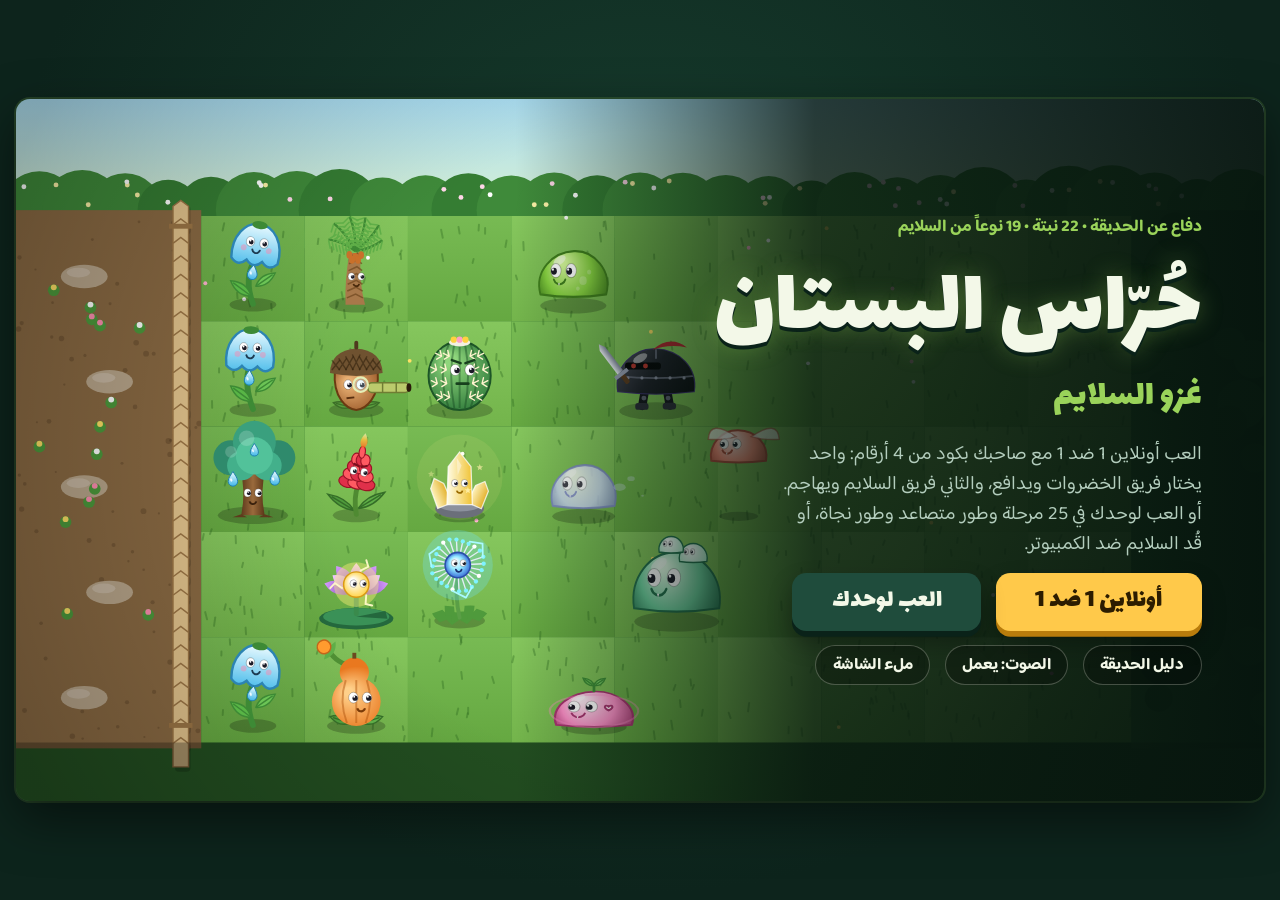
==== commit 33d43e64: "نسخة الجوال (/mobile): ملء الشاشة بالعرض، بدون تكبير بالغلط، وتطبيق جوال منفصل؛ وتصحيح اسم الخصم لما" ====
--- a/index.html
+++ b/index.html
@@ -180,6 +180,8 @@
 .pchip .cost{color:var(--amber);font-size:.85cqw}
 .gnote{grid-column:1/-1;margin:0;background:rgba(255,201,74,.12);border:.1cqw solid rgba(255,201,74,.45);border-radius:1cqw;padding:.6cqw 1.2cqw;color:var(--paper);font-size:1.3cqw;text-align:center}
 
+.mobile #bFull{display:none}
+a.chip{text-decoration:none;display:inline-block}
 .rotate-hint{display:none;margin:0;font-size:14px;color:var(--muted);text-align:center;direction:rtl}
 @media (orientation:portrait) and (max-width:700px){.rotate-hint{display:block}}
 @media (prefers-reduced-motion:reduce){.bigstars .star.on{animation:none}.btn{transition:none}}
@@ -198,7 +200,7 @@
         <p class="sub">غزو السلايم</p>
         <p class="lead">العب أونلاين 1 ضد 1 مع صاحبك بكود من 4 أرقام: واحد يختار فريق الخضروات ويدافع، والثاني فريق السلايم ويهاجم. أو العب لوحدك في 25 مرحلة وطور متصاعد وطور نجاة، أو قُد السلايم ضد الكمبيوتر.</p>
         <div class="row"><button class="btn" id="bOnline1">أونلاين 1 ضد 1</button><button class="btn ghost" id="bPlay">العب لوحدك</button></div>
-        <div class="row"><button class="chip" id="bGuide">دليل الحديقة</button><button class="chip" id="bSound">الصوت: يعمل</button><button class="chip" id="bFull">ملء الشاشة</button></div>
+        <div class="row"><button class="chip" id="bGuide">دليل الحديقة</button><button class="chip" id="bSound">الصوت: يعمل</button><button class="chip" id="bFull">ملء الشاشة</button><a class="chip" id="bMobile" href="mobile" hidden>نسخة الجوال</a></div>
       </div>
     </section>
 
@@ -2305,7 +2307,7 @@
   const auth=app.auth();
   if(!auth.currentUser){await auth.signInAnonymously();}
   const uid=auth.currentUser.uid,db=app.database(),TS=fb.database.ServerValue.TIMESTAMP;
-  const S={me:uid+'_'+Math.random().toString(36).slice(2,8),by:uid,rooms:new Map(),names:new Map(),connHs:new Set(),open:false};
+  const S={me:uid+'_'+Math.random().toString(36).slice(2,8),by:'',rooms:new Map(),names:new Map(),connHs:new Set(),open:false};S.by=S.me;
   const freeze=o=>Object.freeze(o);
   const parse=s=>{try{const o=JSON.parse(s);return o&&typeof o==='object'?o:{};}catch(e){return{};}};
   function mkRoom(name){const ref=db.ref('rooms/'+name),my=ref.child(S.me);
@@ -2314,7 +2316,7 @@
         return freeze([me,...R.members.values()]);},
       _fire(){if(R.q)return;R.q=true;setTimeout(()=>{R.q=false;const ps=R._list();for(const h of[...R.hs])try{h({peers:ps,joined:[],left:[],updated:ps});}catch(e){console.error(e);}},0);},
       _conn(){const v=R.connected();for(const h of[...R.chs])try{h(v);}catch(e){}},
-      _put(snap){const k=snap.key;if(k===S.me)return;const v=snap.val()||{};const by=k.slice(0,Math.max(0,k.lastIndexOf('_')))||k;const nm=typeof v.n==='string'?v.n.slice(0,20):'';S.names.set(by,nm);
+      _put(snap){const k=snap.key;if(k===S.me)return;const v=snap.val()||{};const by=k;const nm=typeof v.n==='string'?v.n.slice(0,20):'';S.names.set(by,nm);
         R.members.set(k,freeze({peer:k,by,name:nm,isMe:false,sameTab:false,kind:'player',guest:false,presence:freeze(parse(v.p)),updatedAt:typeof v.t==='number'?v.t:Date.now()}));R._fire();},
       async _write(){await my.onDisconnect().remove();await my.set({n:playerName().slice(0,20),p:JSON.stringify(R.pres),t:TS});},
       async _join(){await R._write();
@@ -2369,7 +2371,7 @@
   return peerLoading;}
 function p2pUid(){if(typeof save.uid!=='string'||!/^[a-z0-9]{6,40}$/i.test(save.uid)){save.uid='u'+Math.random().toString(36).slice(2,10)+Date.now().toString(36);persist();}return save.uid;}
 async function p2pConnect(){const Peer=await p2pLoad();
-  const S={by:p2pUid(),names:new Map(),room:null};const freeze=o=>Object.freeze(o);
+  const S={by:p2pUid()+'_'+Math.random().toString(36).slice(2,6),names:new Map(),room:null};const freeze=o=>Object.freeze(o);
   const lobby={pres:{},hs:new Set()};
   const waitOpen=(peer,ms)=>new Promise((res,rej)=>{let done=false;const t=setTimeout(()=>{if(!done){done=true;rej({code:'timeout'});}},ms);
     peer.on('open',()=>{if(!done){done=true;clearTimeout(t);res();}});
@@ -2520,6 +2522,14 @@
       for(const r of order)if(mergeIn('pine',r))return;if(mergeIn('frost')||mergeIn('storm')||mergeIn('torch'))return;}}
   if(D.skills&&danger>4&&aiSkill('gust'))return;}
 
+// ================= phone version (mobile.html sets window.HURRAS_MOBILE) =================
+const IS_MOBILE=!!window.HURRAS_MOBILE;
+if(IS_MOBILE){document.documentElement.classList.add('mobile');
+  const goFull=()=>{const el=document.documentElement;try{if(!document.fullscreenElement&&el.requestFullscreen){const p=el.requestFullscreen({navigationUI:'hide'});
+    if(p&&p.then)p.then(()=>{try{if(screen.orientation&&screen.orientation.lock)screen.orientation.lock('landscape').catch(()=>{});}catch(e){}}).catch(()=>{});}}catch(e){}};
+  addEventListener('pointerup',goFull,{passive:true});cv.addEventListener('contextmenu',e=>e.preventDefault());}
+else{try{const mb=$('bMobile');if(mb&&/^https?:$/.test(location.protocol)&&!window.claude&&matchMedia('(pointer: coarse)').matches)mb.hidden=false;}catch(e){}}
+
 // ================= loop =================
 let last=performance.now();
 function frame(now){const dt=Math.min(.05,Math.max(0,(now-last)/1000));last=now;T+=dt;
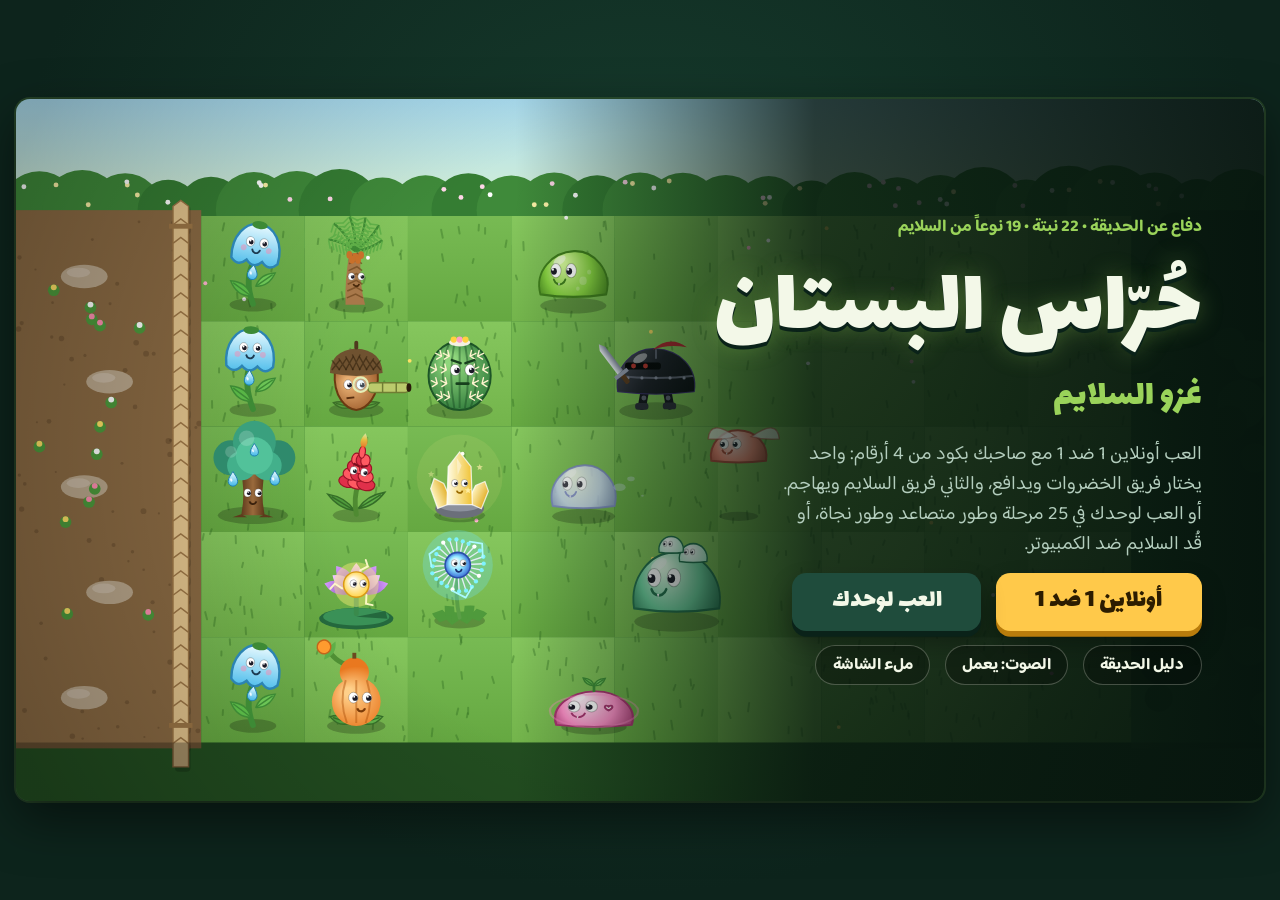
==== commit 432e706a: "أونلاين أسرع (6 دقائق، الهجوم بعد 10 ثوانٍ، وحل أكثر)، أدوات السلايم: القوة والحصاد والعش 5 مستويات " ====
--- a/index.html
+++ b/index.html
@@ -186,6 +186,27 @@
 @media (orientation:portrait) and (max-width:700px){.rotate-hint{display:block}}
 @media (prefers-reduced-motion:reduce){.bigstars .star.on{animation:none}.btn{transition:none}}
 
+/* ---------- phone version (mobile.html adds .mobile on <html>) ---------- */
+.mobile .stage{padding:0;gap:0;padding-left:env(safe-area-inset-left,0px);padding-right:env(safe-area-inset-right,0px)}
+.mobile .game{width:min(100%,calc(100dvh*16/9));border-radius:0;box-shadow:none}
+.mobile .ov{overflow-y:auto;overscroll-behavior:contain;align-items:flex-start;justify-content:flex-start;padding:1.2cqw 0}
+.mobile .ov>*{margin:auto}
+.mobile .ov>.panel{zoom:1.3;max-width:calc(97cqw/1.3)!important;box-sizing:border-box}
+.mobile .ov>.map{zoom:1.22;width:calc(97cqw/1.22)}
+.mobile .ov-title{align-items:center;padding:0}
+.mobile .ov-title>.title-block{zoom:1.22;margin:auto 0;max-width:calc(46cqw/1.22)}
+.mobile .world .wsub,.mobile .mode span{font-size:1.15cqw}
+.mobile .lvl{padding:.45cqw .6cqw}
+.mobile .pchips{max-width:100%}
+.mobile .rotate-hint{display:none}
+.mobile .panel>.row:last-child,.mobile #onBtns{position:sticky;bottom:-1.2cqw;z-index:3;padding:.8cqw 0 .6cqw;margin-top:-.4cqw;width:100%;justify-content:center;background:linear-gradient(180deg,rgba(22,58,46,0),var(--panel) 40%)}
+.mobile .pchips.mini .pchip{width:5.4cqw;font-size:.8cqw}
+@media (orientation:portrait){
+  .mobile .rotate-hint{display:flex;position:fixed;inset:0;z-index:50;flex-direction:column;gap:14px;align-items:center;justify-content:center;background:#0b1f17;color:var(--paper);font-family:var(--display);font-size:26px;padding:24px}
+  .mobile .rotate-hint::before{content:"";width:58px;height:96px;border:4px solid var(--leaf);border-radius:12px;animation:turnphone 1.8s ease-in-out infinite}
+}
+@keyframes turnphone{0%,25%{transform:rotate(0)}60%,100%{transform:rotate(-90deg)}}
+
 </style>
 </head>
 <body>
@@ -269,7 +290,7 @@
       </div>
     </section>
   </div>
-  <p class="rotate-hint">أدر هاتفك أفقياً لتجربة أفضل.</p>
+  <p class="rotate-hint">أدر الجوال بالعرض عشان تلعب</p>
 </div>
 <script src="firebase-config.js"></script>
 <script>
@@ -279,6 +300,8 @@
 const TAU=Math.PI*2;
 const rowY=r=>GY+r*TH+TH/2, colX=c=>GX+c*TW+TW/2, baseY=r=>rowY(r)+36;
 const rand=(a,b)=>a+Math.random()*(b-a), clamp=(v,a,b)=>v<a?a:v>b?b:v, lerp=(a,b,t)=>a+(b-a)*t;
+// Phone version: small canvas labels are drawn bigger so they stay readable on a ~600px wide screen.
+const MOB=!!window.HURRAS_MOBILE,MOBF=s=>MOB&&s<22?Math.min(22,s+6):s;
 const F_UI='"Baloo Bhaijaan 2","Segoe UI",Tahoma,sans-serif', F_DISP='Lalezar,"Baloo Bhaijaan 2","Segoe UI",Tahoma,sans-serif';
 const REDUCED=!!(window.matchMedia&&matchMedia('(prefers-reduced-motion: reduce)').matches);
 function mulberry(a){return function(){a|=0;a=a+0x6D2B79F5|0;let t=Math.imul(a^a>>>15,1|a);t=t+Math.imul(t^t>>>7,61|t)^t;return((t^t>>>14)>>>0)/4294967296;};}
@@ -504,7 +527,7 @@
   c.fillStyle=g;dropPath(c,x,y,r);c.fill();c.strokeStyle='#1f7fae';c.lineWidth=Math.max(1,r*.14);c.stroke();
   c.fillStyle='rgba(255,255,255,.85)';ell(c,x-r*.35,y-r*.3,r*.22,r*.36,-.4);c.fill();
 }
-function txt(c,s,x,y,o){o=o||{};c.font=`${o.weight||700} ${o.size||20}px ${o.font||F_UI}`;c.textAlign=o.align||'center';c.textBaseline=o.base||'middle';
+function txt(c,s,x,y,o){o=o||{};c.font=`${o.weight||700} ${MOBF(o.size||20)}px ${o.font||F_UI}`;c.textAlign=o.align||'center';c.textBaseline=o.base||'middle';
   try{c.direction=o.dir||'rtl';}catch(e){}
   if(o.stroke){c.lineJoin='round';c.strokeStyle=o.stroke;c.lineWidth=o.sw||4;c.strokeText(s,x,y);}c.fillStyle=o.col||'#fff';c.fillText(s,x,y);}
 function starPath(c,x,y,r){c.beginPath();for(let i=0;i<10;i++){const a=-Math.PI/2+i*Math.PI/5,rr2=i%2?r*.45:r;c.lineTo(x+Math.cos(a)*rr2,y+Math.sin(a)*rr2);}c.closePath();}
@@ -1218,7 +1241,7 @@
     if(s.stunT>0){s.stunT-=dt;if(s.snared>0)s.snared-=dt;if(!s.fly)s.hopY=Math.max(0,s.hopY-dt*240);s.sq=1;continue;}
     s.snared=0;
     if(s.jumpT>=0){s.jumpT+=dt/.8;const k=Math.min(1,s.jumpT);s.x=lerp(s.jx0,s.jx1,k);s.hopY=Math.sin(k*Math.PI)*110;s.sq=.86;if(k>=1){s.jumpT=-1;s.hopY=0;s.sq=1.25;}continue;}
-    if(s.fly){s.x-=d.speed*(s.slowT>0?.5:1)*dt;s.hopY=70+Math.sin(G.t*6+s.id)*6;s.sq=1;if(s.x<GX-26)leak(s);continue;}
+    if(s.fly){s.x-=d.speed*(s.spd||1)*(s.slowT>0?.5:1)*dt;s.hopY=70+Math.sin(G.t*6+s.id)*6;s.sq=1;if(s.x<GX-26)leak(s);continue;}
     if(d.ranged&&s.x<W-20){let tg=null;for(const p of G.plants){if(p.gone||p.r!==s.row||PLANTS[p.type].trap)continue;if(p.x<s.x&&s.x-p.x<TW*2.6&&(!tg||p.x>tg.x))tg=p;}
       if(tg){s.hopY=Math.max(0,s.hopY-dt*240);s.sq=1+Math.sin(G.t*5+s.id)*.04;s.spitT-=dt;
         if(s.spitT<=0){s.spitT=2.2;s.spitAnim=.3;G.projs.push({type:'spit',sx:s.x-24,sy:s.y-SLIMES[s.type].r*1.2,x:s.x-24,y:s.y-40,tp:tg,tx:tg.x,ty:tg.y-30,t:0,dur:.7,row:tg.r,rot:0,dmg:60});SFX.lob();}continue;}}
@@ -1239,13 +1262,13 @@
       else if(p.type==='spring'&&p.cd<=0){const sl=p.lv||1;p.cd=8/SPD[sl-1];p.fireT=0;s.jumpT=0;s.jx0=s.x;s.jx1=Math.min(W+20,s.x+TW*(2+.5*sl));s.eat=null;burst(p.x,p.y-40,10,'#a8f0dc',180,.5,4);SFX.lob();continue;}
       else if(s.type==='jump'&&!s.jumped){s.jumped=true;s.jumpT=0;s.jx0=s.x;s.jx1=s.x-TW*1.4;SFX.lob();continue;}
       else if(s.hopY<4){s.eat=p;continue;}}}
-    if(isBoss(s)){const ti=s.type==='titan';s.x-=d.speed*slow*(ti&&s.enraged?1.6:1)*dt;s.sq=1+Math.sin(G.t*4)*.03;s.hopY=0;s.summonT-=dt;
+    if(isBoss(s)){const ti=s.type==='titan';s.x-=d.speed*(s.spd||1)*slow*(ti&&s.enraged?1.6:1)*dt;s.sq=1+Math.sin(G.t*4)*.03;s.hopY=0;s.summonT-=dt;
       if(!ti&&s.summonT<=0&&s.x<W-80){s.summonT=s.type==='lord'?9:7.5;summon(s);}
       if(s.type==='lord'){s.throwT-=dt;if(s.throwT<=0&&s.x<W-60){s.throwT=6;darkThrow(s);}}
       if(ti)titanAct(s,dt);}
-    else if(d.walk){s.ph+=dt*slow*.9;s.x-=d.speed*slow*dt;s.hopY=Math.abs(Math.sin(s.ph*Math.PI*2))*2.5;s.sq=1;}
+    else if(d.walk){s.ph+=dt*slow*.9;s.x-=d.speed*(s.spd||1)*slow*dt;s.hopY=Math.abs(Math.sin(s.ph*Math.PI*2))*2.5;s.sq=1;}
     else{s.ph+=dt*slow/d.hop;const ph=s.ph%1,air=ph>.25&&ph<.85;
-      if(air)s.x-=d.speed*slow*dt/.6;
+      if(air)s.x-=d.speed*(s.spd||1)*slow*dt/.6;
       s.hopY=air?Math.sin((ph-.25)/.6*Math.PI)*d.r*.42:0;
       s.sq=air?.9:1+.15*Math.sin((ph<.25?ph/.25:(ph-.85)/.15)*Math.PI);
       if(!air&&s.lastAir)burst(s.x,s.y,3,'rgba(255,255,255,.5)',50,.3,3,0);s.lastAir=air;}
@@ -1625,6 +1648,7 @@
   if(G.shake>0&&!REDUCED)c.translate(rand(-1,1)*G.shake,rand(-1,1)*G.shake);
   c.drawImage(bgCv,0,0,W,H);
   if(G.theme==='cave'){for(const [x,y,s,col,ph] of CAVE_CRYS){const a=.12+.12*Math.sin(t*1.5+ph);c.fillStyle=col;c.globalAlpha=a;circ(c,x,y-s,s*2.4);c.fill();}c.globalAlpha=1;}
+  if(G.pvp&&(G.role==='slime'||G.local))drawHouses(c,t);
   drawGhost(c);
   for(const f of G.fx)if(f.type==='puddle')drawFX(c,f);
   for(const p of G.plants)if(PLANTS[p.type].trap)drawPlantAt(c,p,t);
@@ -1801,7 +1825,8 @@
     SFX.deny();if(ex.type===id)popText(ex.x,ex.y-100,canMerge(id)?'أقصى مستوى':'لا تُدمج','#ffb3c0',18);return;}
   G.dew-=d.cost;cd.cd=d.cd;placePlant(id,t.r,t.c);G.sel=null;SFX.plant();}
 function dig(t){const p=G.grid[t.r][t.c];if(p){removePlant(p);G.plants=G.plants.filter(q=>q!==p);burst(p.x,p.y-10,12,theme2dust(),160,.5,4);SFX.dig();}G.sel=null;}
-function handleDown(p){if(G.role==='slime'){slimeDown(p);return;}if(G.ai){if(inR(p,BTN_PAUSE)){pauseGame();return;}if(p.y>=GB+4){localBarDown(p);return;}if(p.y>=GY&&p.y<GB&&p.x>=GX){const r=clamp(Math.floor((p.y-GY)/TH),0,ROWS-1);G.slane=r;localDeploy(locType(G.ssel),r);}return;}
+function handleDown(p){if(G.role==='slime'){slimeDown(p);return;}if(G.local){for(let i=0;i<2;i++)if(inR(p,houseRect(i))){localHouse(i);return;}}
+  if(G.ai){if(inR(p,BTN_PAUSE)){pauseGame();return;}if(p.y>=GB+4){localBarDown(p);return;}if(p.y>=GY&&p.y<GB&&p.x>=GX){const r=clamp(Math.floor((p.y-GY)/TH),0,ROWS-1);G.slane=r;localDeploy(locType(G.ssel),r);}return;}
   if(G.local&&p.y>=GB+4){localBarDown(p);return;}
   if(collectAt(p))return;
   if(p.y<UI.cy+UI.ch+4){
@@ -1829,7 +1854,7 @@
   if(screen!=='play'||!G||G.over)return;
   if(G.local&&localKey(e))return;
   if(G.ai){if(e.code==='Escape'||e.code==='Space'){e.preventDefault();pauseGame();}return;}
-  const n=parseInt(e.key,10);if(G.role==='slime'){if(n>=1&&n<=9)slimeSelect(n-1);if(e.code==='Escape'){if(G.sel)G.sel=null;else pauseGame();}return;}if(n>=1&&n<=9&&G.cards[n-1]){selectCard(n-1);return;}
+  const n=parseInt(e.key,10);if(G.role==='slime'){if(n>=1&&n<=9)slimeSelect(n-1);if(e.code==='KeyN')slimeNest();if(e.code==='KeyP')slimePower();if(e.code==='KeyH')slimeHarvest();if(e.code==='Escape'){if(G.sel)G.sel=null;else pauseGame();}return;}if(n>=1&&n<=9&&G.cards[n-1]){selectCard(n-1);return;}
   if(e.code==='KeyS'){G.sel=G.sel==='shovel'?null:'shovel';return;}
   if(e.code==='KeyQ'){useSkill(0);return;}if(e.code==='KeyW'){useSkill(1);return;}
   if(e.code==='Escape'){if(G.sel)G.sel=null;else pauseGame();return;}
@@ -1857,11 +1882,17 @@
 
 
 // ================= online versus: vegetables vs slime =================
-const NETV=4;
+const NETV=5;
 const PVP_COST={basic:[25,2],fast:[35,3],rock:[75,6],mother:[100,10],split:[75,6],jump:[50,4],shell:[70,6],volatile:[60,6],magma:[100,8],winged:[55,5],ghost:[65,6],ice:[85,8],healer:[80,8],spitter:[80,8],warrior:[130,10],king:[600,60],titan:[750,60],lord:[900,60]};
 const PVP_SLIMES=['basic','fast','rock','jump','shell','volatile','winged','warrior','mother','split','magma','ghost','ice','healer','spitter'];
 const PVP_BOSSES=['king','titan','lord'];
-const NEST_COST=[150,250,400],PVP_TIME=480,PVP_WARM=20,BOSS_AFTER=180,RUSH_AT=300;
+const NEST_COST=[150,250,400,550,700],NEST_MAX=5,POW_COST=[200,350,500],POW_MAX=3,HV_TIME=20,HV_CD=70,PVP_TIME=360,PVP_WARM=10,BOSS_AFTER=120,RUSH_AT=240,PVP_SPD=1.15;
+for(const k in PVP_COST)PVP_COST[k][1]=Math.round(PVP_COST[k][1]*7.5)/10;
+const jellyRate=g=>(6+3*(g.nest||0)+houseJelly(g))*(g.pvpT>RUSH_AT?1.5:1)*(g.hv>0?2:1);
+const minsTxt=s=>s===60?'دقيقة':s===120?'دقيقتين':`${s/60} دقائق`;
+function pvpBuff(s){const p=G.spow||0,m=1+.25*p;for(const k of['hp','maxHp','shell','maxShell','guard','maxGuard','armor','maxArmor'])s[k]*=m;s.spd=PVP_SPD*(1+.06*p);return s;}
+function doPower(){if((G.spow||0)>=POW_MAX||G.jelly<POW_COST[G.spow||0])return false;G.jelly-=POW_COST[G.spow||0];G.spow=(G.spow||0)+1;return true;}
+function doHarvest(){if(G.hv>0||G.hvcd>0||G.pvpT<PVP_WARM)return false;G.hv=HV_TIME;G.hvcd=HV_CD;return true;}
 const PJ={seed:0,ice:2,gourd:3,honey:4,spit:5,dark:6,frond:7,acorn:8},PJR=['seed','seed','ice','gourd','honey','spit','dark','frond','acorn'];
 const SPL={'255,170,70':0,'245,178,26':1,'47,179,154':2,'150,90,255':3},SPLR=['255,170,70','245,178,26','47,179,154','150,90,255'];
 const NET={room:null,code:null,team:null,phase:'idle',ready:false,match:0,lastM:0,oppBy:null,oppName:'',oppDeck:[],deck:['basic','fast','rock','jump','shell','volatile','winged','warrior'],boss:'king',
@@ -1906,7 +1937,7 @@
 function onMenu(){netLeave();
   onSet('اللعب أونلاين','فريق الخضروات ضد فريق السلايم',`
     ${roomApi&&roomApi.isWs?'<div class="joinrow namerow"><label for="pName">اسمك</label><input id="pName" maxlength="16" autocomplete="off" aria-label="اسمك"></div>':''}
-    <div class="teams"><button class="team t-plants" id="mkP" type="button"><img alt="" src="${PORT_URL.pine||''}"><strong>فريق الخضروات</strong><span>تدافع عن الحديقة ${PVP_TIME/60} دقائق</span></button>
+    <div class="teams"><button class="team t-plants" id="mkP" type="button"><img alt="" src="${PORT_URL.pine||''}"><strong>فريق الخضروات</strong><span>تدافع عن الحديقة ${minsTxt(PVP_TIME)}</span></button>
     <button class="team t-slime" id="mkS" type="button"><img alt="" src="${SPORT_URL.warrior||''}"><strong>فريق السلايم</strong><span>تجمع الوحل وتنزّل الوحوش</span></button></div>
     <p class="rules">اختر فريقك لتنشئ مباراة، أو انضم لمباراة صاحبك بالكود:</p>
     <div class="joinrow"><input id="joinCode" maxlength="4" inputmode="numeric" placeholder="0000" dir="ltr" autocomplete="off" aria-label="كود المباراة من 4 أرقام"><button class="btn sm" id="bJoin" type="button">انضم</button></div>
@@ -1957,8 +1988,8 @@
   if(NET.phase==='setup'){if(!opp){if(screen==='online'){NET.phase='waiting';NET.ready=false;NET.room.presence({ready:false}).catch(()=>{});roomApi.presence({open:{v:NETV,code:NET.code,team:NET.team}}).catch(()=>{});onWaiting('خصمك خرج. ننتظر لاعباً آخر بنفس الكود:');}return;}
     netOppInfo(opp);updateSetupStatus(opp);netMaybeStart(opp);}}
 function onSetup(){const plants=NET.team==='plants';
-  const rules=plants?`أنت تدافع: اصمد ${PVP_TIME/60} دقائق. ما فيه موجات آلية، كل وحش ينزّله خصمك. إذا اخترق السلايم السياج خمس مرات تخسر.`
-    :`أنت تهاجم: تبدأ بـ100 وحل، ويزيد 4 كل ثانية بعد أول ${PVP_WARM} ثانية، وكل مستوى عش يضيف 2 في الثانية، وبعد الدقيقة 5 يصير الدخل ×1.5. تكسب 75 كل ما يعبر سلايم السياج، و40% من سعر أي نبتة تدمّرها. الزعيم يُفتح بعد 3 دقائق. اخترق السياج خمس مرات لتفوز.`;
+  const rules=plants?`أنت تدافع: اصمد ${minsTxt(PVP_TIME)}. ما فيه موجات آلية، كل وحش ينزّله خصمك. إذا اخترق السلايم السياج خمس مرات تخسر.`
+    :`أنت تهاجم: تبدأ بـ150 وحل، ويزيد 6 كل ثانية بعد أول ${PVP_WARM} ثوانٍ. العش (5 مستويات) يضيف 3 في الثانية لكل مستوى، و«حصاد ×2» يضاعف الدخل ${HV_TIME} ثانية، و«قوة» (3 مستويات) تخلي وحوشك أقوى +25% وأسرع. بعد الدقيقة ${RUSH_AT/60} يصير الدخل ×1.5. تكسب 75 كل ما يعبر سلايم السياج، و40% من سعر أي نبتة تدمّرها. الزعيم يُفتح بعد ${minsTxt(BOSS_AFTER)}. وعندك مربعين «بيت» مخفيين عن خصمك: اختر وحش واضغط على البيت فيطلع منه نفس الوحش لحاله، أو اضغط على البيت بدون وحش يصير «بيت وحل» يجمع لك ${JH_RATE} في الثانية. بيت فوق بيت يرفع مستواه (3 مستويات): وحوش أقوى وأسرع. اخترق السياج خمس مرات لتفوز.`;
   onSet(`الكود ${NET.code} • أنت ${plants?'فريق الخضروات':'فريق السلايم'}`,'جهّز فريقك',
     `<p class="rules">${rules}</p><p class="lo-head"><span>${plants?'اختر 8 نباتات':'اختر 8 وحوش (السعر على قوته)'}</span><span id="onCount"></span></p><div class="pchips" id="onChips"></div>${plants?'':'<p class="lo-head"><span>الزعيم</span></p><div class="pchips" id="onBoss"></div>'}<p class="opp" id="onOpp"></p>`,
     [['جاهز','',netToggleReady],['خروج','ghost',onMenu]]);
@@ -1995,17 +2026,17 @@
 
 // ---------- match ----------
 function newPvpGame(role){newGame(-1,0);
-  Object.assign(G,{surv:false,pvp:true,role,remote:role==='slime',pvpT:0,timeLeft:PVP_TIME,jelly:100,nest:0,scd:{},lastCmd:0,tut:-1,hearts:5,dew:150,sky:10,hpMul:1,
-    oppDeck:NET.oppDeck||[],sdeck:NET.deck.slice(),sboss:NET.boss,sshake:[0,0,0,0,0,0,0,0,0],jellySnap:100,ack:0,scdSnap:[],pMap:new Map(),sMap:new Map(),said:{}});
+  Object.assign(G,{surv:false,pvp:true,role,remote:role==='slime',pvpT:0,timeLeft:PVP_TIME,jelly:150,nest:0,spow:0,hv:0,hvcd:0,houses:[null,null],scd:{},lastCmd:0,tut:-1,hearts:5,dew:200,sky:7,hpMul:1,
+    oppDeck:NET.oppDeck||[],sdeck:NET.deck.slice(),sboss:NET.boss,sshake:[0,0,0,0,0,0,0,0,0],jellySnap:150,ack:0,scdSnap:[],pMap:new Map(),sMap:new Map(),said:{}});
   G.lvl=Object.assign({},G.lvl,{name:'مباراة أونلاين'});
   if(role==='slime'){G.cards=[];G.skills=[];G.sel=null;G.plants=[];G.slimes=[];G.drops=[];G.sky=0;}
   NET.phase='play';NET.fxSeq=0;NET.fxQ=[];NET.seenFx=0;NET.myCmds=[];NET.cmdId=0;NET.lastSeen=performance.now();NET.lastSnap=null;NET.sendT=0;
   const opp=NET.oppName||'خصمك';
-  banner(role==='plants'?'فريق الخضروات':'فريق السلايم',role==='plants'?`اصمد ${PVP_TIME/60} دقائق أمام ${opp}`:`اكسر دفاع ${opp} خمس مرات`,3);}
+  banner(role==='plants'?'فريق الخضروات':'فريق السلايم',role==='plants'?`اصمد ${minsTxt(PVP_TIME)} أمام ${opp}`:`اكسر دفاع ${opp} خمس مرات`,3);}
 function pvpTick(dt){const prev=G.pvpT;G.pvpT+=dt;if(G.ai)aiTick(dt);const el=G.pvpT;G.timeLeft=Math.max(0,PVP_TIME-el);
-  if(el>PVP_WARM)G.jelly+=(4+2*G.nest)*(el>RUSH_AT?1.5:1)*dt;
+  if(el>PVP_WARM)G.jelly+=jellyRate(G)*dt;if(G.hv>0)G.hv=Math.max(0,G.hv-dt);if(G.hvcd>0)G.hvcd=Math.max(0,G.hvcd-dt);housesTick(dt);
   for(const k in G.scd)if(G.scd[k]>0)G.scd[k]=Math.max(0,G.scd[k]-dt);
-  G.hpMul=1+el/800;
+  G.hpMul=1+el/600;
   if(prev<PVP_WARM&&el>=PVP_WARM)banner('الهجوم بدأ!','فريق السلايم يقدر ينزّل الوحوش الآن',2);
   if(prev<RUSH_AT&&el>=RUSH_AT)banner('ساعة الحسم!','دخل السلايم صار ×1.5',2.2);
   if(prev<BOSS_AFTER&&el>=BOSS_AFTER)banner('الزعماء متاحون',G.local?'فريق السلايم يقدر ينزّل زعيمه الآن':'خصمك يقدر ينزّل زعيماً الآن',2);
@@ -2013,12 +2044,15 @@
 function pvpApplyCmds(op){if(!op||op.cm!==NET.match||!Array.isArray(op.cmds))return;
   const cmds=op.cmds.filter(c=>Array.isArray(c)&&typeof c[0]==='number'&&c[0]>G.lastCmd).sort((a,b)=>a[0]-b[0]);
   for(const c of cmds){G.lastCmd=c[0];const ti=c[1],row=c[2];
-    if(ti===-1){if(G.nest<3&&G.jelly>=NEST_COST[G.nest]){G.jelly-=NEST_COST[G.nest];G.nest++;}continue;}
+    if(ti===-1){if(G.nest<NEST_MAX&&G.jelly>=NEST_COST[G.nest]){G.jelly-=NEST_COST[G.nest];G.nest++;}continue;}
+    if(ti===-2){if(doPower())banner('السلايم صار أقوى!',`قوة المستوى ${G.spow}`,1.6);continue;}
+    if(ti===-3){if(doHarvest())banner('حصاد الوحل!','دخل السلايم ×2',1.6);continue;}
+    if(ti===-4){const slot=Math.floor(row/1000),code=row%1000;if(code===JELLY_HOUSE||G.oppDeck.includes(SLIME_ORDER[code]))doHouse(slot,code);continue;}
     const type=SLIME_ORDER[ti],pc=PVP_COST[type];if(!pc||!G.oppDeck.includes(type))continue;
     const boss=PVP_BOSSES.includes(type);if(!boss&&!(row>=0&&row<ROWS))continue;
     if(G.pvpT<PVP_WARM||G.jelly<pc[0]||(G.scd[type]||0)>0)continue;
     if(boss&&(G.pvpT<BOSS_AFTER||G.slimes.some(s=>!s.dead&&isBoss(s))))continue;
-    G.jelly-=pc[0];G.scd[type]=pc[1];const s=spawnSlime(type,boss?2:row,W+20);G.fx.push({type:'poof',x:W-40,y:s.y-20,t:0,dur:.5});
+    G.jelly-=pc[0];G.scd[type]=pc[1];const s=pvpBuff(spawnSlime(type,boss?2:row,W+20));G.fx.push({type:'poof',x:W-40,y:s.y-20,t:0,dur:.5});
     if(boss)banner(`${SLIMES[type].name} قادم!`,'خصمك أنزل زعيمه',2.2);}}
 function netCollectFx(){const R=Math.round;for(const f of G.fx){if(f._n)continue;f._n=1;let e=null;
   switch(f.type){case 'bolt':e=[1,f.col==='cyan'?1:0];for(const p of f.pts.slice(0,4))e.push(R(p[0]),R(p[1]));break;
@@ -2034,7 +2068,7 @@
     if(s.enraged)f|=1024;if(s.swingT>=0)f|=2048;if(s.jumpT>=0||s.fly)f|=4096;if(s.spitAnim>0)f|=8192;
     S.push(s.id,SLIME_ORDER.indexOf(s.type),Math.round(s.x),s.row,Math.max(0,Math.min(99,Math.round(99*cur/tot))),f,(f&4096)?Math.round(s.hopY):0);}
   const J=[];for(const pr of G.projs.slice(-24)){const k=PJ[pr.type];if(k==null)continue;J.push(pr.type==='seed'&&pr.gold?1:k,Math.round(pr.x),Math.round(pr.y));}
-  const snap={t:Math.round(G.pvpT*10),tl:Math.ceil(G.timeLeft),h:G.hearts,j:Math.floor(G.jelly),n:G.nest,ack:G.lastCmd,cd:G.oppDeck.map(k=>Math.ceil((G.scd[k]||0)*10)),P,S,J,F:NET.fxQ.slice(-6)};
+  const snap={t:Math.round(G.pvpT*10),tl:Math.ceil(G.timeLeft),h:G.hearts,j:Math.floor(G.jelly),n:G.nest,pw:G.spow||0,hv:Math.ceil((G.hv||0)*10),hc:Math.ceil((G.hvcd||0)*10),hs:(G.houses||[]).map(h=>h?[h.code,h.lvl,h.code===JELLY_HOUSE?0:Math.round(99*(1-Math.max(0,h.t)/housePeriod(SLIME_ORDER[h.code],h.lvl)))]:0),ack:G.lastCmd,cd:G.oppDeck.map(k=>Math.ceil((G.scd[k]||0)*10)),P,S,J,F:NET.fxQ.slice(-6)};
   let n=JSON.stringify(snap).length;
   while(n>3500&&snap.J.length){snap.J.length=Math.max(0,snap.J.length-9);n=JSON.stringify(snap).length;}
   while(n>3500&&snap.S.length){snap.S.length=snap.S.length-7;n=JSON.stringify(snap).length;}
@@ -2067,7 +2101,7 @@
 // ---------- slime player (remote view) ----------
 function remoteApply(s){
   const prevT=G.pvpT;G.pvpT=(s.t||0)/10;G.timeLeft=s.tl;if(typeof s.h==='number'&&s.h<G.hearts){G.red=.4;popText(GX+20,GY+40,'+75','#ffd76a',26);SFX.horn();}G.hearts=s.h;
-  G.jellySnap=s.j||0;G.nest=s.n||0;G.ack=s.ack||0;G.scdSnap=Array.isArray(s.cd)?s.cd:[];NET.myCmds=NET.myCmds.filter(c=>c[0]>G.ack);
+  G.jellySnap=s.j||0;G.nest=s.n||0;G.spow=s.pw||0;G.hv=(s.hv||0)/10;G.hvcd=(s.hc||0)/10;G.houses=Array.isArray(s.hs)?s.hs.map(e=>Array.isArray(e)?{code:e[0],lvl:e[1],prog:(e[2]||0)/99}:null):[null,null];G.ack=s.ack||0;G.scdSnap=Array.isArray(s.cd)?s.cd:[];NET.myCmds=NET.myCmds.filter(c=>c[0]>G.ack);
   if(prevT<PVP_WARM&&G.pvpT>=PVP_WARM)banner('الهجوم بدأ!','نزّل وحوشك',2);
   if(prevT<RUSH_AT&&G.pvpT>=RUSH_AT)banner('ساعة الحسم!','دخلك صار ×1.5',2.2);
   if(prevT<BOSS_AFTER&&G.pvpT>=BOSS_AFTER)banner('زعيمك متاح!',`${SLIMES[G.sboss].name} جاهز`,2);
@@ -2111,25 +2145,76 @@
     else if(s.stunT){s.hopY=Math.max(0,s.hopY-dt*240);s.sq=1;}
     else{s.ph+=dt/d.hop;const ph=s.ph%1,air=ph>.25&&ph<.85;s.hopY=air?Math.sin((ph-.25)/.6*Math.PI)*d.r*.42:0;s.sq=air?.9:1+.15*Math.sin((ph<.25?ph/.25:(ph-.85)/.15)*Math.PI);}}
   for(const pr of G.projs){if(pr.type==='seed'||pr.type==='ice')pr.x+=470*dt;pr.rot+=dt*10;}}
-const sRect=i=>i<8?cardRect(i):{x:806,y:UI.cy,w:76,h:96},NEST_R={x:892,y:UI.cy,w:76,h:96};
-function estJelly(){let j=G.jellySnap||0,n=G.nest||0;for(const c of NET.myCmds){if(c[0]<=(G.ack||0))continue;if(c[1]===-1){j-=NEST_COST[Math.min(2,n)];n++;}else{const pc=PVP_COST[SLIME_ORDER[c[1]]];if(pc)j-=pc[0];}}return j;}
+const sRect=i=>i<8?cardRect(i):{x:806,y:UI.cy,w:76,h:96},NEST_R={x:892,y:UI.cy,w:76,h:96},POW_R={x:976,y:UI.cy,w:84,h:46},HV_R={x:976,y:UI.cy+50,w:84,h:46};
+function drawBoostBtns(c,P,Hh,jel,mini){const pw=G.spow||0,canP=pw<POW_MAX&&jel>=POW_COST[pw],hvOn=G.hv>0,canH=!hvOn&&!(G.hvcd>0)&&G.pvpT>=PVP_WARM;
+  c.fillStyle=pw>=POW_MAX?'#5a2a2a':'#7a2f3f';rr(c,P.x,P.y,P.w,P.h,9);c.fill();c.strokeStyle=canP?'rgba(255,226,120,.85)':'rgba(255,255,255,.2)';c.lineWidth=2;c.stroke();
+  c.fillStyle=hvOn?'#2f8a4a':'#2a5a3a';rr(c,Hh.x,Hh.y,Hh.w,Hh.h,9);c.fill();c.strokeStyle=canH?'rgba(255,226,120,.85)':'rgba(255,255,255,.2)';c.lineWidth=2;c.stroke();
+  if(G.hvcd>0&&!hvOn){c.save();rr(c,Hh.x,Hh.y,Hh.w,Hh.h,9);c.clip();c.fillStyle='rgba(0,0,0,.35)';c.fillRect(Hh.x,Hh.y,Hh.w*Math.min(1,G.hvcd/HV_CD),Hh.h);c.restore();}
+  if(mini){txt(c,`قوة${pw?' '+pw:''}`,P.x+P.w/2,P.y+14,{size:12,weight:800,col:'#ffe0e6'});txt(c,pw>=POW_MAX?'كامل':String(POW_COST[pw]),P.x+P.w/2,P.y+P.h-11,{size:11,weight:800,col:'#ffd76a',dir:'ltr'});
+    txt(c,'حصاد',Hh.x+Hh.w/2,Hh.y+14,{size:12,weight:800,col:'#e6ffe8'});txt(c,hvOn?`${Math.ceil(G.hv)}ث`:G.hvcd>0?String(Math.ceil(G.hvcd)):'×2',Hh.x+Hh.w/2,Hh.y+Hh.h-11,{size:11,weight:800,col:'#ffd76a',dir:hvOn?'rtl':'ltr'});return;}
+  txt(c,pw>=POW_MAX?'قوة كاملة':`قوة ${POW_COST[pw]}`,P.x+P.w/2,P.y+15,{size:15,weight:800,col:'#ffe0e6'});
+  for(let k=0;k<POW_MAX;k++){c.fillStyle=k<pw?'#ff7a8a':'rgba(255,255,255,.22)';circ(c,P.x+P.w/2-12+k*12,P.y+P.h-11,4.5);c.fill();}
+  txt(c,hvOn?`حصاد ×2 ${Math.ceil(G.hv)}`:G.hvcd>0?`حصاد ${Math.ceil(G.hvcd)}`:'حصاد ×2',Hh.x+Hh.w/2,Hh.y+Hh.h/2,{size:15,weight:800,col:'#e6ffe8'});}
+
+// ---------- slime houses: two hidden plots on the slime side (only the slime player sees them) ----------
+const HOUSE_ROWS=[1,3],JELLY_HOUSE=99,HOUSE_MAX=3,JH_RATE=4;
+const houseCost=code=>code===JELLY_HOUSE?200:Math.max(60,Math.round(PVP_COST[SLIME_ORDER[code]][0]*.4)*10);
+const housePeriod=(type,lvl)=>(8+PVP_COST[type][0]/6)*Math.pow(.75,lvl-1);
+const houseRect=i=>({x:GR+10,y:GY+HOUSE_ROWS[i]*TH+6,w:W-GR-18,h:TH-12});
+const houseJelly=g=>(g.houses||[]).reduce((a,h)=>a+(h&&h.code===JELLY_HOUSE?JH_RATE*h.lvl:0),0);
+function houseWhy(i,code,jel){const h=(G.houses||[])[i];if(G.pvpT<PVP_WARM)return'انتظر بداية الهجوم';
+  if(code!==JELLY_HOUSE){const t=SLIME_ORDER[code];if(!t||!PVP_COST[t])return'';if(PVP_BOSSES.includes(t))return'الزعيم ما له بيت';}
+  if(h){if(h.code!==code)return'هذا البيت لنوع ثاني';if(h.lvl>=HOUSE_MAX)return'البيت في أعلى مستوى';}
+  if(jel<houseCost(code))return'وحل غير كافٍ';return null;}
+function doHouse(i,code){if(!G.houses)G.houses=[null,null];if(!(i===0||i===1)||houseWhy(i,code,G.jelly)!==null)return false;G.jelly-=houseCost(code);
+  const h=G.houses[i];if(h)h.lvl++;else G.houses[i]={code,lvl:1,t:code===JELLY_HOUSE?0:3};return true;}
+function housesTick(dt){if(!G.houses||G.pvpT<PVP_WARM)return;
+  G.houses.forEach((h,i)=>{if(!h||h.code===JELLY_HOUSE)return;h.t-=dt;if(h.t>0)return;const type=SLIME_ORDER[h.code];h.t=housePeriod(type,h.lvl);
+    const row=clamp(HOUSE_ROWS[i]+((Math.random()*3)|0)-1,0,ROWS-1),s=pvpBuff(spawnSlime(type,row,W+20)),m=1+.3*(h.lvl-1);
+    for(const k of['hp','maxHp','shell','maxShell','guard','maxGuard','armor','maxArmor'])s[k]*=m;s.fromHouse=true;});}
+function drawHouseShape(c,x,y,w,h,body,roof){const rh=h*.36;c.fillStyle=roof;c.beginPath();c.moveTo(x-5,y+rh);c.lineTo(x+w/2,y);c.lineTo(x+w+5,y+rh);c.closePath();c.fill();
+  c.fillStyle=body;rr(c,x+3,y+rh-2,w-6,h-rh+2,8);c.fill();c.strokeStyle='rgba(0,0,0,.25)';c.lineWidth=2;c.stroke();}
+function drawHouses(c,t){const H2=G.houses||[null,null],selType=G.role==='slime'?G.sel:(G.local?locType(G.ssel):null);
+  for(let i=0;i<2;i++){const R=houseRect(i),h=H2[i];
+    if(!h){c.fillStyle='rgba(30,16,46,.38)';rr(c,R.x,R.y,R.w,R.h,14);c.fill();c.save();c.setLineDash([8,6]);
+      c.strokeStyle=selType?`rgba(255,226,120,${.6+.3*Math.sin(t*5)})`:'rgba(225,200,255,.5)';c.lineWidth=3;rr(c,R.x,R.y,R.w,R.h,14);c.stroke();c.restore();
+      txt(c,'+',R.x+R.w/2,R.y+R.h/2-14,{size:34,weight:800,col:'rgba(241,228,255,.85)'});txt(c,'بيت',R.x+R.w/2,R.y+R.h-18,{size:15,weight:800,col:'#e9dcff'});continue;}
+    const jelly=h.code===JELLY_HOUSE,type=jelly?null:SLIME_ORDER[h.code],d=type?SLIMES[type]:null;
+    drawHouseShape(c,R.x+10,R.y+2,R.w-20,R.h-24,jelly?'#7a4bb8':d.c[0],jelly?'#3a1f5c':d.c[1]);
+    if(jelly)jellyIcon(c,R.x+R.w/2,R.y+R.h*.52,13);else if(SPORT[type])c.drawImage(SPORT[type],R.x+R.w/2-21,R.y+R.h*.34,42,36);
+    for(let k=0;k<HOUSE_MAX;k++){c.fillStyle=k<h.lvl?'#ffd23f':'rgba(255,255,255,.28)';starPath(c,R.x+R.w/2-16+k*16,R.y+R.h-10,5.5);c.fill();}
+    if(!jelly){const prog=h.prog!=null?h.prog:1-Math.max(0,h.t)/housePeriod(type,h.lvl);c.fillStyle='rgba(0,0,0,.45)';rr(c,R.x+12,R.y+R.h-26,R.w-24,6,3);c.fill();
+      c.fillStyle='#ffd23f';rr(c,R.x+12,R.y+R.h-26,Math.max(3,(R.w-24)*clamp(prog,0,1)),6,3);c.fill();}
+    else txt(c,`+${JH_RATE*h.lvl}/ث`,R.x+R.w/2,R.y+R.h-26,{size:13,weight:800,col:'#f1e4ff',stroke:'rgba(20,0,40,.7)',sw:3});}}
+function houseIconSmall(c,x,y,s){c.save();c.translate(x,y);c.scale(s,s);drawHouseShape(c,-14,-14,28,26,'#7a4bb8','#3a1f5c');jellyIcon(c,0,4,5);c.restore();}
+function estJelly(){let j=G.jellySnap||0,n=G.nest||0,pw=G.spow||0;for(const c of NET.myCmds){if(c[0]<=(G.ack||0))continue;if(c[1]===-1){j-=NEST_COST[Math.min(NEST_MAX-1,n)];n++;}else if(c[1]===-2){j-=POW_COST[Math.min(POW_MAX-1,pw)];pw++;}else if(c[1]===-3){}else if(c[1]===-4){j-=houseCost(c[2]%1000);}else{const pc=PVP_COST[SLIME_ORDER[c[1]]];if(pc)j-=pc[0];}}return j;}
 function slimeCd(i,type){const pc=PVP_COST[type];if(NET.myCmds.some(c=>c[0]>(G.ack||0)&&SLIME_ORDER[c[1]]===type))return pc[1];return (G.scdSnap[i]||0)/10;}
 function slimeSelect(i){const type=i<8?G.sdeck[i]:G.sboss;if(!type||G.over)return false;if(G.sel===type){G.sel=null;return false;}
   const pc=PVP_COST[type],boss=i===8;let why=null;
-  if(G.pvpT<PVP_WARM)why='انتظر بداية الهجوم';else if(boss&&G.pvpT<BOSS_AFTER)why='الزعيم يُفتح بعد 3 دقائق';else if(boss&&G.slimes.some(isBoss))why='زعيم واحد فقط في الساحة';
+  if(G.pvpT<PVP_WARM)why='انتظر بداية الهجوم';else if(boss&&G.pvpT<BOSS_AFTER)why=`الزعيم يُفتح بعد ${minsTxt(BOSS_AFTER)}`;else if(boss&&G.slimes.some(isBoss))why='زعيم واحد فقط في الساحة';
   else if(slimeCd(i,type)>0)why='';else if(estJelly()<pc[0])why='وحل غير كافٍ';
   if(why!==null){G.sshake[i]=.3;SFX.deny();if(why)popText(71,100,why,'#ffb3c0',16);return false;}
   G.sel=type;SFX.click();return true;}
 function slimeDeploy(type,row){if(!NET.room||G.over)return;const boss=PVP_BOSSES.includes(type);NET.cmdId++;NET.myCmds.push([NET.cmdId,SLIME_ORDER.indexOf(type),boss?2:row]);if(NET.myCmds.length>12)NET.myCmds.shift();
   NET.room.presence({cmds:NET.myCmds.slice(),cm:NET.match}).catch(()=>{});G.sel=null;SFX.plant();G.fx.push({type:'poof',x:W-50,y:baseY(boss?2:row)-20,t:0,dur:.4});}
-function slimeNest(){if(G.over)return;if(G.nest>=3||NET.myCmds.some(c=>c[0]>(G.ack||0)&&c[1]===-1)){SFX.deny();return;}
+function slimeCmd(code){NET.cmdId++;NET.myCmds.push([NET.cmdId,code,0]);if(NET.myCmds.length>12)NET.myCmds.shift();NET.room.presence({cmds:NET.myCmds.slice(),cm:NET.match}).catch(()=>{});}
+const pendingCmd=code=>NET.myCmds.some(c=>c[0]>(G.ack||0)&&c[1]===code);
+function slimePower(){if(G.over||!NET.room)return;if((G.spow||0)>=POW_MAX||pendingCmd(-2)){SFX.deny();return;}if(estJelly()<POW_COST[G.spow||0]){SFX.deny();popText(71,100,'وحل غير كافٍ','#ffb3c0',16);return;}slimeCmd(-2);SFX.levelup();}
+function slimeHarvest(){if(G.over||!NET.room)return;if(G.hv>0||G.hvcd>0||G.pvpT<PVP_WARM||pendingCmd(-3)){SFX.deny();return;}slimeCmd(-3);SFX.levelup();}
+function slimeNest(){if(G.over)return;if(G.nest>=NEST_MAX||NET.myCmds.some(c=>c[0]>(G.ack||0)&&c[1]===-1)){SFX.deny();return;}
   if(estJelly()<NEST_COST[G.nest]){SFX.deny();popText(71,100,'وحل غير كافٍ','#ffb3c0',16);return;}
   NET.cmdId++;NET.myCmds.push([NET.cmdId,-1,0]);if(NET.myCmds.length>12)NET.myCmds.shift();NET.room.presence({cmds:NET.myCmds.slice(),cm:NET.match}).catch(()=>{});SFX.levelup();}
 function slimeDown(p){
   if(p.y<UI.cy+UI.ch+4){for(let i=0;i<9;i++)if(inR(p,sRect(i))){if(slimeSelect(i))dragCard=G.sel;return;}
-    if(inR(p,NEST_R)){slimeNest();return;}if(inR(p,BTN_PAUSE)){pauseGame();return;}return;}
+    if(inR(p,NEST_R)){slimeNest();return;}if(inR(p,POW_R)){slimePower();return;}if(inR(p,HV_R)){slimeHarvest();return;}if(inR(p,BTN_PAUSE)){pauseGame();return;}return;}
+  for(let i=0;i<2;i++)if(inR(p,houseRect(i))){slimeHouse(i);return;}
   if(G.sel&&p.y>=GY&&p.y<GB&&p.x>=GX){slimeDeploy(G.sel,Math.floor((p.y-GY)/TH));return;}
   G.sel=null;}
+function slimeHouse(i){if(G.over||!NET.room)return;const h=(G.houses||[])[i],code=G.sel?SLIME_ORDER.indexOf(G.sel):(h?h.code:JELLY_HOUSE),R=houseRect(i);
+  const why=NET.myCmds.some(c=>c[0]>(G.ack||0)&&c[1]===-4&&Math.floor(c[2]/1000)===i)?'':houseWhy(i,code,estJelly());
+  if(why!==null){SFX.deny();if(why)popText(R.x+R.w/2-40,R.y-6,why,'#ffb3c0',15);return;}
+  slimeCmd2(-4,i*1000+code);G.sel=null;SFX.levelup();G.fx.push({type:'poof',x:R.x+R.w/2,y:R.y+R.h/2,t:0,dur:.5});}
+function slimeCmd2(code,arg){NET.cmdId++;NET.myCmds.push([NET.cmdId,code,arg]);if(NET.myCmds.length>12)NET.myCmds.shift();NET.room.presence({cmds:NET.myCmds.slice(),cm:NET.match}).catch(()=>{});}
 function slimeUp(p){if(dragCard&&G.sel===dragCard&&downP&&Math.hypot(p.x-downP.x,p.y-downP.y)>24&&p.y>=GY&&p.y<GB&&p.x>=GX)slimeDeploy(G.sel,Math.floor((p.y-GY)/TH));}
 function drawSlimeCard(c,i,type){const R=sRect(i),boss=i===8,pc=PVP_COST[type],ej=estJelly(),sel=G.sel===type,cdT=slimeCd(i,type);
   const lock=boss&&(G.pvpT<BOSS_AFTER||G.slimes.some(isBoss)),warm=G.pvpT<PVP_WARM,ok=!cdT&&!lock&&!warm&&ej>=pc[0];
@@ -2147,11 +2232,11 @@
   c.fillStyle='rgba(0,0,0,.3)';rr(c,12,10,118,96,12);c.fill();jellyIcon(c,71,42,16);
   txt(c,String(Math.max(0,Math.floor(estJelly()))),71,86,{size:28,weight:800,col:'#f1e4ff',dir:'ltr',stroke:'rgba(0,0,0,.35)',sw:4});
   for(let i=0;i<9;i++){const type=i<8?G.sdeck[i]:G.sboss;if(type)drawSlimeCard(c,i,type);}
-  const N=NEST_R,can=G.nest<3&&estJelly()>=NEST_COST[Math.min(2,G.nest)];
+  const N=NEST_R,can=G.nest<NEST_MAX&&estJelly()>=NEST_COST[Math.min(NEST_MAX-1,G.nest)];drawBoostBtns(c,POW_R,HV_R,estJelly(),false);
   const g=c.createLinearGradient(0,N.y,0,N.y+N.h);g.addColorStop(0,'#6b4a2a');g.addColorStop(1,'#3a2414');c.fillStyle=g;rr(c,N.x,N.y,N.w,N.h,12);c.fill();
   c.strokeStyle=can?'rgba(255,226,120,.8)':'rgba(255,255,255,.18)';c.lineWidth=2;c.stroke();nestIcon(c,N.x+N.w/2,N.y+30,1);
-  for(let k=0;k<3;k++){c.fillStyle=k<G.nest?'#ffd23f':'rgba(255,255,255,.2)';starPath(c,N.x+N.w/2-14+k*14,N.y+58,5);c.fill();}
-  txt(c,G.nest>=3?'العش كامل':`عش ${NEST_COST[G.nest]}`,N.x+N.w/2,N.y+N.h-12,{size:14,weight:800,col:'#f3e6d0'});
+  for(let k=0;k<NEST_MAX;k++){c.fillStyle=k<G.nest?'#ffd23f':'rgba(255,255,255,.2)';starPath(c,N.x+N.w/2-24+k*12,N.y+58,4.5);c.fill();}
+  txt(c,G.nest>=NEST_MAX?'العش كامل':`عش ${NEST_COST[G.nest]}`,N.x+N.w/2,N.y+N.h-12,{size:14,weight:800,col:'#f3e6d0'});
   const lx=1128,tl=Math.max(0,Math.ceil(G.timeLeft));txt(c,'الوقت المتبقي',lx,34,{size:15,col:'#cdb8e8'});
   txt(c,`${Math.floor(tl/60)}:${String(tl%60).padStart(2,'0')}`,lx,72,{size:32,weight:800,col:tl<=60?'#ffb36b':'#f3f8e8',dir:'ltr'});
   const B=BTN_PAUSE;c.fillStyle='rgba(255,255,255,.1)';rr(c,B.x,B.y,B.w,B.h,10);c.fill();c.fillStyle='#f3f8e8';c.fillRect(B.x+B.w/2-9,B.y+B.h/2-11,6,22);c.fillRect(B.x+B.w/2+3,B.y+B.h/2-11,6,22);
@@ -2169,7 +2254,7 @@
   const boss=G.slimes.find(s=>isBoss(s)&&!s.dead);
   if(boss){const x0=250,w=440;txt(c,SLIMES[boss.type].name,x0+w+70,GB+30,{size:20,font:F_DISP,weight:400,col:'#ffe28a'});c.fillStyle='rgba(0,0,0,.45)';rr(c,x0,GB+21,w,18,9);c.fill();c.fillStyle='#ef4f6e';rr(c,x0+2,GB+23,Math.max(4,(w-4)*boss.hp/boss.maxHp),14,7);c.fill();}
   else txt(c,`${NET.team==='plants'?'فريق الخضروات':'فريق السلايم'} ضد ${NET.oppName||'خصمك'}`,520,GB+30,{size:20,weight:700,col:'#dfeccf'});
-  if(G.role==='slime')txt(c,`دخل الوحل ${((4+2*G.nest)*(G.pvpT>RUSH_AT?1.5:1)).toFixed(0)} في الثانية`,840,GB+30,{size:14,weight:800,col:'#d9b8ff'});
+  if(G.role==='slime')txt(c,`دخل الوحل ${jellyRate(G).toFixed(0)} في الثانية${G.hv>0?' (حصاد)':''}`,840,GB+30,{size:14,weight:800,col:'#d9b8ff'});
   else txt(c,'خمس اختراقات = خسارة',840,GB+30,{size:14,weight:700,col:'#ffb3c0'});
   const x0=920,w=320,y=GB+22,f=clamp(1-G.timeLeft/PVP_TIME,0,1);c.fillStyle='rgba(0,0,0,.45)';rr(c,x0,y,w,16,8);c.fill();
   const g=c.createLinearGradient(x0+w,0,x0,0);g.addColorStop(0,'#9ad35a');g.addColorStop(1,'#b47be6');c.fillStyle=g;rr(c,x0+w-Math.max(8,w*f),y,Math.max(8,w*f),16,8);c.fill();}
@@ -2223,15 +2308,19 @@
   NET.oppDeck=netSanitizeDeck(NET.deck,NET.boss);NET.oppName='فريق السلايم';NET.team=null;hideAll();newPvpGame('plants');
   Object.assign(G,{local:true,ctrl:{veg:LOC.veg,slime:LOC.slime},vcur:{r:2,c:2},vci:0,ssel:0,slane:2});G.lvl=Object.assign({},G.lvl,{name:'واحد ضد واحد'});
   if(G.ctrl.veg!=null&&G.cards[0])G.sel=G.cards[0].id;
-  banner('واحد ضد واحد',`الخضروات تصمد ${PVP_TIME/60} دقائق، والسلايم يخترق السياج 5 مرات`,3);screen='play';MUSIC.start(G.theme);}
-function localDeploy(type,row){if(!type||G.over)return;const pc=PVP_COST[type],boss=PVP_BOSSES.includes(type),i=boss?8:G.sdeck.indexOf(type);let why=null;
-  if(G.pvpT<PVP_WARM)why='انتظر بداية الهجوم';else if(boss&&G.pvpT<BOSS_AFTER)why='الزعيم يُفتح بعد 3 دقائق';else if(boss&&G.slimes.some(s=>!s.dead&&isBoss(s)))why='زعيم واحد فقط';
+  banner('واحد ضد واحد',`الخضروات تصمد ${minsTxt(PVP_TIME)}، والسلايم يخترق السياج 5 مرات`,3);screen='play';MUSIC.start(G.theme);}
+function localDeploy(type,row){if(!type||G.over)return;if(type==='jhouse'){SFX.deny();popText(W-170,GB-24,'اضغط على مربع البيت','#ffb3c0',16);return;}const pc=PVP_COST[type],boss=PVP_BOSSES.includes(type),i=boss?8:G.sdeck.indexOf(type);let why=null;
+  if(G.pvpT<PVP_WARM)why='انتظر بداية الهجوم';else if(boss&&G.pvpT<BOSS_AFTER)why=`الزعيم يُفتح بعد ${minsTxt(BOSS_AFTER)}`;else if(boss&&G.slimes.some(s=>!s.dead&&isBoss(s)))why='زعيم واحد فقط';
   else if((G.scd[type]||0)>0)why='';else if(G.jelly<pc[0])why='وحل غير كافٍ';
   if(why!==null){if(i>=0)G.sshake[i]=.3;SFX.deny();if(why)popText(W-170,GB-24,why,'#ffb3c0',16);return;}
-  G.jelly-=pc[0];G.scd[type]=pc[1];const s=spawnSlime(type,boss?2:row,W+20);G.fx.push({type:'poof',x:W-40,y:s.y-20,t:0,dur:.5});SFX.plant();
+  G.jelly-=pc[0];G.scd[type]=pc[1];const s=pvpBuff(spawnSlime(type,boss?2:row,W+20));G.fx.push({type:'poof',x:W-40,y:s.y-20,t:0,dur:.5});SFX.plant();
   if(boss)banner(`${SLIMES[type].name} قادم!`,'فريق السلايم أنزل زعيمه',2.2);}
-const locType=i=>i<8?G.sdeck[i]:G.sboss;
-function localNest(){if(G.over)return;if(G.nest>=3||G.jelly<NEST_COST[G.nest]){SFX.deny();return;}G.jelly-=NEST_COST[G.nest];G.nest++;SFX.levelup();}
+const locType=i=>i<8?G.sdeck[i]:i===8?G.sboss:'jhouse';
+function localHouse(i){if(G.over)return;const type=locType(G.ssel),code=type==='jhouse'?JELLY_HOUSE:SLIME_ORDER.indexOf(type),R=houseRect(i),why=houseWhy(i,code,G.jelly);
+  if(why!==null){SFX.deny();if(why)popText(R.x+R.w/2-40,R.y-6,why,'#ffb3c0',15);return;}doHouse(i,code);SFX.levelup();G.fx.push({type:'poof',x:R.x+R.w/2,y:R.y+R.h/2,t:0,dur:.5});}
+function localNest(){if(G.over)return;if(G.nest>=NEST_MAX||G.jelly<NEST_COST[G.nest]){SFX.deny();return;}G.jelly-=NEST_COST[G.nest];G.nest++;SFX.levelup();}
+function localPower(){if(G.over)return;if(!doPower()){SFX.deny();popText(W-170,GB-24,(G.spow||0)>=POW_MAX?'القوة كاملة':'وحل غير كافٍ','#ffb3c0',16);return;}SFX.levelup();banner('السلايم صار أقوى!',`قوة المستوى ${G.spow}`,1.4);}
+function localHarvest(){if(G.over)return;if(!doHarvest()){SFX.deny();return;}SFX.levelup();banner('حصاد الوحل!','دخل السلايم ×2',1.4);}
 function padPlant(){const card=G.cards[G.vci];if(!card)return;const d=PLANTS[card.id];if(card.cd>0||G.dew<d.cost){card.shake=.3;SFX.deny();return;}G.sel=card.id;tryPlace({r:G.vcur.r,c:G.vcur.c});G.sel=card.id;}
 function localPads(dt){if(G.over)return;
   if(G.ctrl.veg!=null&&G.ctrl.veg!=='ai'){const p=readPad(G.ctrl.veg,dt);if(p){const n=G.cards.length||1;
@@ -2244,20 +2333,21 @@
       if(p.press[9]){pauseGame();return;}}
     for(const d of G.drops)if(!d.col&&(d.sky?d.y>=d.gy:d.vy===0))collectAt({x:d.x,y:d.y-12});}
   if(G.ctrl.slime!=null){const p=readPad(G.ctrl.slime,dt);if(p){
-      if(p.mx)G.ssel=(G.ssel+p.mx+9)%9;if(p.press[4])G.ssel=(G.ssel+8)%9;if(p.press[5])G.ssel=(G.ssel+1)%9;
+      if(p.mx)G.ssel=(G.ssel+p.mx+10)%10;if(p.press[4])G.ssel=(G.ssel+9)%10;if(p.press[5])G.ssel=(G.ssel+1)%10;if(p.press[7])localHouse(G.slane<=2?0:1);
       if(p.my)G.slane=clamp(G.slane+p.my,0,ROWS-1);
-      if(p.press[0])localDeploy(locType(G.ssel),G.slane);if(p.press[3])localNest();if(p.press[9]){pauseGame();return;}}}
+      if(p.press[0])localDeploy(locType(G.ssel),G.slane);if(p.press[3])localNest();if(p.press[1])localPower();if(p.press[2])localHarvest();if(p.press[9]){pauseGame();return;}}}
   for(let i=0;i<9;i++)if(G.sshake[i]>0)G.sshake[i]-=dt;}
 function localPausePoll(dt){for(const i of[G.ctrl.veg,G.ctrl.slime]){if(i==null)continue;const p=readPad(i,dt);if(p&&(p.press[9]||p.press[0])){resumeGame();return;}}}
-function localKey(e){if(G.ctrl.slime!=null&&!G.ai)return false;const dn=parseInt(e.key,10);if(G.ai&&dn>=1&&dn<=9){G.ssel=dn-1;SFX.click();e.preventDefault();return true;}
+function localKey(e){if(G.ctrl.slime!=null&&!G.ai)return false;const dn=parseInt(e.key,10);if(G.ai&&dn>=0&&dn<=9){G.ssel=dn===0?9:dn-1;SFX.click();e.preventDefault();return true;}
   if(e.code==='ArrowUp'){G.slane=clamp(G.slane-1,0,ROWS-1);}else if(e.code==='ArrowDown'){G.slane=clamp(G.slane+1,0,ROWS-1);}
-  else if(e.code==='ArrowLeft'){G.ssel=(G.ssel+8)%9;}else if(e.code==='ArrowRight'){G.ssel=(G.ssel+1)%9;}
-  else if(e.code==='Enter'||e.code==='NumpadEnter'){localDeploy(locType(G.ssel),G.slane);}else if(e.code==='KeyN'){localNest();}else return false;
+  else if(e.code==='ArrowLeft'){G.ssel=(G.ssel+9)%10;}else if(e.code==='ArrowRight'){G.ssel=(G.ssel+1)%10;}else if(e.code==='KeyB'){localHouse(G.slane<=2?0:1);}
+  else if(e.code==='Enter'||e.code==='NumpadEnter'){localDeploy(locType(G.ssel),G.slane);}else if(e.code==='KeyN'){localNest();}else if(e.code==='KeyP'){localPower();}else if(e.code==='KeyH'){localHarvest();}else return false;
   e.preventDefault();return true;}
-function localBarDown(p){if(p.y<GB+4)return false;for(let i=0;i<9;i++){const x=120+i*60;if(p.x>=x&&p.x<=x+54){G.ssel=i;SFX.click();return true;}}
-  if(p.x>=666&&p.x<=726){localNest();return true;}return true;}
+const LB={x0:108,step:56,w:50,nest:668,pow:726,hv:784,bw:54};
+function localBarDown(p){if(p.y<GB+4)return false;for(let i=0;i<10;i++){const x=LB.x0+i*LB.step;if(p.x>=x&&p.x<=x+LB.w){G.ssel=i;SFX.click();return true;}}
+  if(p.x>=LB.nest&&p.x<=LB.nest+LB.bw){localNest();return true;}if(p.x>=LB.pow&&p.x<=LB.pow+LB.bw){localPower();return true;}if(p.x>=LB.hv&&p.x<=LB.hv+LB.bw){localHarvest();return true;}return true;}
 function drawLocalCursors(c,t){
-  const type=locType(G.ssel);if(type){const r=PVP_BOSSES.includes(type)?2:G.slane,y=rowY(r);
+  const type=locType(G.ssel);if(type&&type!=='jhouse'){const r=PVP_BOSSES.includes(type)?2:G.slane,y=rowY(r);
     c.fillStyle='rgba(180,123,230,.2)';c.fillRect(GR,GY+r*TH,W-GR,TH);c.fillStyle=`rgba(225,200,255,${.6+.3*Math.sin(t*6)})`;
     for(const k of[0,1]){c.beginPath();c.moveTo(GR-6-k*16,y);c.lineTo(GR+8-k*16,y-12);c.lineTo(GR+8-k*16,y+12);c.closePath();c.fill();}
     c.save();c.globalAlpha=.5;c.translate(W-62,baseY(r));const d=SLIMES[type],sc=PVP_BOSSES.includes(type)?.5:.9;c.scale(sc,sc);
@@ -2267,18 +2357,21 @@
     c.strokeStyle=`rgba(255,226,120,${.75+.25*Math.sin(t*8)})`;c.lineWidth=4;rr(c,x+3,y+3,TW-6,TH-6,10);c.stroke();}}
 function drawLocalSlimeBar(c){const y0=GB+4,h=H-GB-8;
   c.fillStyle='rgba(30,16,46,.93)';rr(c,6,y0,W-12,h,12);c.fill();c.strokeStyle='rgba(180,123,230,.45)';c.lineWidth=2;c.stroke();
-  jellyIcon(c,32,y0+h/2,12);txt(c,String(Math.floor(G.jelly)),78,y0+h/2+1,{size:22,weight:800,col:'#f1e4ff',dir:'ltr'});
-  for(let i=0;i<9;i++){const type=locType(i);if(!type)continue;const pc=PVP_COST[type],boss=i===8,x=120+i*60+(G.sshake[i]>0?Math.sin(G.sshake[i]*60)*3:0),y=y0+3,w=54,hh=h-6;
-    const cd=G.scd[type]||0,lock=boss&&(G.pvpT<BOSS_AFTER||G.slimes.some(s=>!s.dead&&isBoss(s))),ok=!cd&&!lock&&G.pvpT>=PVP_WARM&&G.jelly>=pc[0],sel=G.ssel===i;
+  jellyIcon(c,28,y0+h/2,11);txt(c,String(Math.floor(G.jelly)),68,y0+h/2+1,{size:22,weight:800,col:'#f1e4ff',dir:'ltr'});
+  for(let i=0;i<10;i++){const type=locType(i);if(!type)continue;const jh=type==='jhouse',x=LB.x0+i*LB.step+(i<9&&G.sshake[i]>0?Math.sin(G.sshake[i]*60)*3:0),y=y0+3,w=LB.w,hh=h-6,sel=G.ssel===i;
+    if(jh){const cost=houseCost(JELLY_HOUSE);c.fillStyle='#4b2a6e';rr(c,x,y,w,hh,8);c.fill();c.lineWidth=sel?3.5:1.5;c.strokeStyle=sel?'#ffc94a':'#b47be6';c.stroke();
+      houseIconSmall(c,x+w/2,y+17,.9);txt(c,String(cost),x+w/2,y+hh-8,{size:12,weight:800,col:'#ffd76a',dir:'ltr'});if(G.jelly<cost||G.pvpT<PVP_WARM){c.fillStyle='rgba(20,10,30,.45)';rr(c,x,y,w,hh,8);c.fill();}continue;}
+    const pc=PVP_COST[type],boss=i===8,cd=G.scd[type]||0,lock=boss&&(G.pvpT<BOSS_AFTER||G.slimes.some(s=>!s.dead&&isBoss(s))),ok=!cd&&!lock&&G.pvpT>=PVP_WARM&&G.jelly>=pc[0];
     c.fillStyle=boss?'#ecd492':'#ddcaf7';rr(c,x,y,w,hh,8);c.fill();c.lineWidth=sel?3.5:1.5;c.strokeStyle=sel?'#ffc94a':'#5f2f99';c.stroke();
-    c.drawImage(SPORT[type],x+5,y+1,w-10,hh-14);txt(c,String(pc[0]),x+w/2,y+hh-7,{size:12,weight:800,col:'#3a1a5a',dir:'ltr'});
+    c.drawImage(SPORT[type],x+4,y+1,w-8,hh-15);txt(c,String(pc[0]),x+w/2,y+hh-7,{size:12,weight:800,col:'#3a1a5a',dir:'ltr'});
     if(!ok){c.fillStyle='rgba(20,10,30,.5)';rr(c,x,y,w,hh,8);c.fill();}
     if(cd>0){c.save();rr(c,x,y,w,hh,8);c.clip();c.fillStyle='rgba(10,5,18,.55)';c.fillRect(x,y,w,hh*Math.min(1,cd/pc[1]));c.restore();}}
-  const nx=666;c.fillStyle='#4a2f18';rr(c,nx,y0+3,60,h-6,8);c.fill();c.strokeStyle=G.nest<3&&G.jelly>=NEST_COST[Math.min(2,G.nest)]?'rgba(255,226,120,.85)':'rgba(255,255,255,.2)';c.lineWidth=1.5;c.stroke();
-  nestIcon(c,nx+30,y0+18,.62);txt(c,G.nest>=3?'كامل':`عش ${NEST_COST[G.nest]}`,nx+30,y0+h-12,{size:11,weight:800,col:'#f3e6d0'});
-  const rate=((4+2*G.nest)*(G.pvpT>RUSH_AT?1.5:1)).toFixed(0),bl=Math.max(0,Math.ceil(BOSS_AFTER-G.pvpT));
-  txt(c,`دخل الوحل ${rate}/ث${G.pvpT<PVP_WARM?` • الهجوم بعد ${Math.ceil(PVP_WARM-G.pvpT)}`:bl>0?` • الزعيم بعد ${Math.floor(bl/60)}:${String(bl%60).padStart(2,'0')}`:''}`,1000,y0+15,{size:14,weight:800,col:'#d9b8ff'});
-  txt(c,G.ai&&G.ctrl.slime==null?'اختر الوحش ثم اضغط على الممر • الأرقام 1-9 • ▲▼ و Enter • N العش':G.ctrl.slime!=null?`يد ${G.ctrl.slime+1}: ◀▶ الوحش • ▲▼ الممر • ✕ إنزال • △ العش`:'السلايم: ◀▶ الوحش • ▲▼ الممر • Enter إنزال • N العش',1000,y0+36,{size:13,weight:700,col:'#cdb8e8'});}
+  const nx=LB.nest,can=G.nest<NEST_MAX&&G.jelly>=NEST_COST[Math.min(NEST_MAX-1,G.nest)];c.fillStyle='#4a2f18';rr(c,nx,y0+3,LB.bw,h-6,8);c.fill();c.strokeStyle=can?'rgba(255,226,120,.85)':'rgba(255,255,255,.2)';c.lineWidth=1.5;c.stroke();
+  nestIcon(c,nx+LB.bw/2,y0+16,.55);txt(c,G.nest>=NEST_MAX?'كامل':String(NEST_COST[G.nest]),nx+LB.bw/2,y0+h-11,{size:11,weight:800,col:'#ffd76a',dir:G.nest>=NEST_MAX?'rtl':'ltr'});
+  drawBoostBtns(c,{x:LB.pow,y:y0+3,w:LB.bw,h:h-6},{x:LB.hv,y:y0+3,w:LB.bw,h:h-6},G.jelly,true);
+  const rate=jellyRate(G).toFixed(0),bl=Math.max(0,Math.ceil(BOSS_AFTER-G.pvpT));
+  txt(c,`دخل الوحل ${rate}/ث${G.pvpT<PVP_WARM?` • الهجوم بعد ${Math.ceil(PVP_WARM-G.pvpT)}`:bl>0?` • الزعيم بعد ${Math.floor(bl/60)}:${String(bl%60).padStart(2,'0')}`:''}`,1056,y0+15,{size:14,weight:800,col:'#d9b8ff'});
+  txt(c,MOB&&G.ctrl.slime==null?'اختر وحش واضغط على الممر أو على البيت':G.ai&&G.ctrl.slime==null?'اختر الوحش واضغط الممر أو البيت • 1-9 • ▲▼ Enter • N عش • P قوة • H حصاد • B بيت':G.ctrl.slime!=null?`يد ${G.ctrl.slime+1}: ◀▶ وحش • ▲▼ ممر • ✕ إنزال • △ عش • ○ قوة • □ حصاد • R2 بيت`:'السلايم: ◀▶ وحش • ▲▼ ممر • Enter إنزال • N عش • P قوة • H حصاد • B بيت',1056,y0+36,{size:12,weight:700,col:'#cdb8e8'});}
 
 
 // ================= online server: Firebase Realtime Database =================
@@ -2429,9 +2522,9 @@
 
 // ================= team choice + slime team vs computer =================
 const AI_DIFF={
-  easy:  {name:'سهل', think:2.1, dew:100,err:.45,merge:false,skills:false,dewN:3,grab:1.9,wall:false},
-  normal:{name:'عادي',think:.9,  dew:150,err:.12,merge:true, skills:true, dewN:6,grab:.7, wall:true},
-  hard:  {name:'صعب', think:.55, dew:200,err:.04,merge:true, skills:true, dewN:8,grab:.35,wall:true}};
+  easy:  {name:'سهل', think:2.1, dew:100,sky:9,err:.45,merge:false,skills:false,dewN:3,grab:1.9,wall:false},
+  normal:{name:'عادي',think:.8,  dew:175,sky:6.5,err:.12,merge:true, skills:true, dewN:6,grab:.7, wall:true},
+  hard:  {name:'صعب', think:.45, dew:250,sky:5,err:.04,merge:true, skills:true, dewN:8,grab:.35,wall:true}};
 const AI_DECK=['dew','tree','pine','frost','storm','torch','oak','bomb'];
 function openTeam(){clearCountdown();netLeave();screen='team';G=null;show('ovOnline');
   onSet('قبل ما تلعب','اختر فريقك',`<div class="teams">
@@ -2449,7 +2542,8 @@
     b.onclick=()=>{NET.boss=id;SFX.click();for(const x of cb.children)x.setAttribute('aria-pressed',String(x===b));};cb.appendChild(b);}}
 function openVsAI(){clearCountdown();netLeave();screen='aisetup';G=null;show('ovOnline');
   const wins=save.vsai||{};let dk=AI_DIFF[save.aiDiff]?save.aiDiff:'normal';
-  onSet('فريق السلايم ضد الكمبيوتر','هاجم الحديقة',`<p class="rules">اخترق السياج 5 مرات قبل ما تخلص ${PVP_TIME/60} دقائق. الوحل يزيد مع الوقت، وكل وحش له سعر حسب قوته. الكمبيوتر يزرع ويدافع لحاله.</p>
+  onSet('فريق السلايم ضد الكمبيوتر','هاجم الحديقة',`<p class="rules">اخترق السياج 5 مرات قبل ما تخلص ${minsTxt(PVP_TIME)}. الوحل يزيد مع الوقت، وكل وحش له سعر حسب قوته. الكمبيوتر يزرع ويدافع لحاله.</p>
+    <p class="rules small">جديد: «قوة» تخلي وحوشك أقوى، و«حصاد» يضاعف الوحل 20 ثانية، والعش 5 مستويات. وعندك مربعين «بيت» يمين الساحة: اختر وحش واضغط على البيت فيطلع منه لحاله، أو اختر «بيت الوحل» يجمع لك وحل. بيت فوق بيت يرفع مستواه.</p>
     <div class="diffs" id="aiDiff" role="group" aria-label="مستوى الكمبيوتر"></div>
     <div class="pchips mini" id="aiDeck"></div><div class="pchips mini" id="aiBoss"></div>
     <p class="rules small">اختر الوحش من الشريط تحت ثم اضغط على الممر. أو الأرقام والأسهم و<span class="ltr">Enter</span> و<span class="ltr">N</span> للعش، أو يد بلايستيشن.</p>`,
@@ -2461,9 +2555,9 @@
   NET.oppDeck=netSanitizeDeck(NET.deck,NET.boss);NET.team=null;NET.oppName='الكمبيوتر';hideAll();newPvpGame('plants');
   const D=AI_DIFF[diff]||AI_DIFF.normal,pads=getPads().map((p,i)=>p&&p.connected!==false?i:-1).filter(i=>i>=0);
   G.cards=AI_DECK.map(id=>({id,cd:PLANTS[id].cd>20?PLANTS[id].cd*.5:0,shake:0}));G.skills=['root','gust'].map(id=>({id,cd:SKILLS[id].cd*.4}));
-  Object.assign(G,{local:true,ai:{diff,D,t:1.5,grab:0},ctrl:{veg:'ai',slime:pads.length?pads[0]:null},vcur:{r:2,c:2},vci:0,ssel:0,slane:2,dew:D.dew,sel:null});
+  Object.assign(G,{local:true,ai:{diff,D,t:1.5,grab:0},ctrl:{veg:'ai',slime:pads.length?pads[0]:null},vcur:{r:2,c:2},vci:0,ssel:0,slane:2,dew:D.dew,sky:D.sky,sel:null});
   G.lvl=Object.assign({},G.lvl,{name:'ضد الكمبيوتر'});
-  banner('هاجم الحديقة!',`الكمبيوتر (${D.name}) يدافع ${PVP_TIME/60} دقائق، وأنت تحتاج 5 اختراقات`,3);screen='play';MUSIC.start(G.theme);}
+  banner('هاجم الحديقة!',`الكمبيوتر (${D.name}) يدافع ${minsTxt(PVP_TIME)}، وأنت تحتاج 5 اختراقات`,3);screen='play';MUSIC.start(G.theme);}
 // ---- computer gardener ----
 function aiPut(id,r,c){if(r<0||r>=ROWS||c<0||c>=COLS)return false;const card=G.cards.find(k=>k.id===id);if(!card||card.cd>0||G.dew<PLANTS[id].cost||G.blocked.has(r+','+c))return false;
   const ex=G.grid[r][c];if(ex&&!(ex.type===id&&canMerge(id)&&(ex.lv||1)<3))return false;
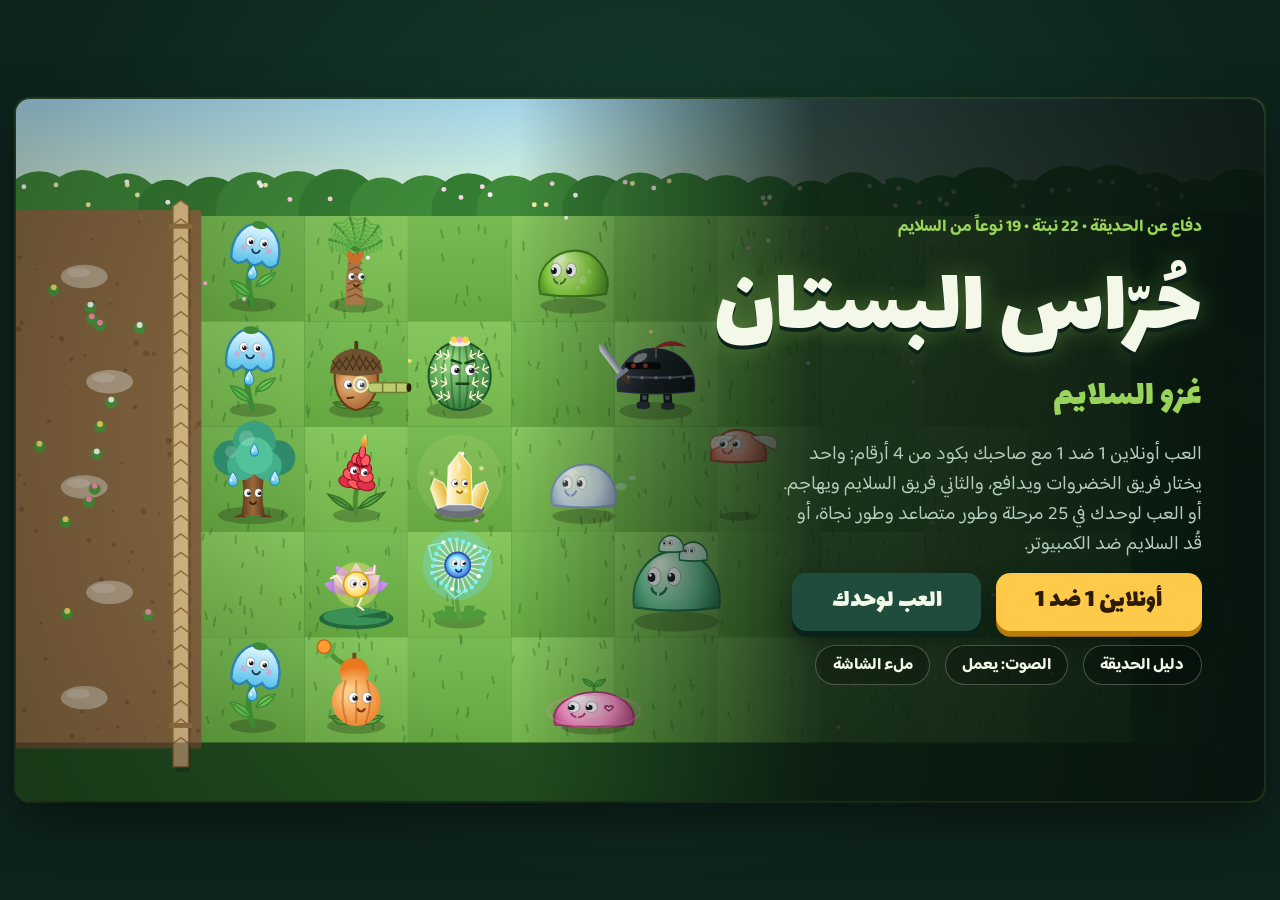
==== commit cfee48f3: "الأونلاين يمر عن طريق سيرفرات رسائل عامة (MQTT) عشان يشتغل بين أي شبكتين، مع رجوع للاتصال المباشر؛ و" ====
--- a/index.html
+++ b/index.html
@@ -187,8 +187,9 @@
 @media (prefers-reduced-motion:reduce){.bigstars .star.on{animation:none}.btn{transition:none}}
 
 /* ---------- phone version (mobile.html adds .mobile on <html>) ---------- */
-.mobile .stage{padding:0;gap:0;padding-left:env(safe-area-inset-left,0px);padding-right:env(safe-area-inset-right,0px)}
-.mobile .game{width:min(100%,calc(100dvh*16/9));border-radius:0;box-shadow:none}
+.mobile,.mobile body{height:var(--app-h,100%);overflow:hidden}
+.mobile .stage{height:var(--app-h,100%);padding:0;gap:0;padding-left:env(safe-area-inset-left,0px);padding-right:env(safe-area-inset-right,0px)}
+.mobile .game{width:min(100%,calc(var(--app-h,100vh)*16/9));max-height:var(--app-h,100vh);border-radius:0;box-shadow:none}
 .mobile .ov{overflow-y:auto;overscroll-behavior:contain;align-items:flex-start;justify-content:flex-start;padding:1.2cqw 0}
 .mobile .ov>*{margin:auto}
 .mobile .ov>.panel{zoom:1.3;max-width:calc(97cqw/1.3)!important;box-sizing:border-box}
@@ -199,12 +200,10 @@
 .mobile .lvl{padding:.45cqw .6cqw}
 .mobile .pchips{max-width:100%}
 .mobile .rotate-hint{display:none}
+.mobile.rot .stage{position:fixed;top:0;left:0;width:var(--app-w);transform:rotate(90deg) translateY(-100%);transform-origin:top left}
 .mobile .panel>.row:last-child,.mobile #onBtns{position:sticky;bottom:-1.2cqw;z-index:3;padding:.8cqw 0 .6cqw;margin-top:-.4cqw;width:100%;justify-content:center;background:linear-gradient(180deg,rgba(22,58,46,0),var(--panel) 40%)}
 .mobile .pchips.mini .pchip{width:5.4cqw;font-size:.8cqw}
-@media (orientation:portrait){
-  .mobile .rotate-hint{display:flex;position:fixed;inset:0;z-index:50;flex-direction:column;gap:14px;align-items:center;justify-content:center;background:#0b1f17;color:var(--paper);font-family:var(--display);font-size:26px;padding:24px}
-  .mobile .rotate-hint::before{content:"";width:58px;height:96px;border:4px solid var(--leaf);border-radius:12px;animation:turnphone 1.8s ease-in-out infinite}
-}
+
 @keyframes turnphone{0%,25%{transform:rotate(0)}60%,100%{transform:rotate(-90deg)}}
 
 </style>
@@ -1114,7 +1113,7 @@
 let SCALE=1;
 const bgCv=document.createElement('canvas');let bgKey=null;
 function buildBG(theme,blocked,ice){bgKey={theme,blocked,ice:ice||[]};bgCv.width=cv.width;bgCv.height=cv.height;const g=bgCv.getContext('2d');g.setTransform(SCALE,0,0,SCALE,0,0);drawBackground(g,theme,blocked,ice||[]);}
-function resize(){const r=cv.getBoundingClientRect();const dpr=Math.min(window.devicePixelRatio||1,2);
+function resize(){const r={width:cv.clientWidth,height:cv.clientHeight};const dpr=Math.min(window.devicePixelRatio||1,2);
   const w=Math.max(2,Math.round(r.width*dpr)),h=Math.max(2,Math.round(r.height*dpr));if(w===cv.width&&h===cv.height&&bgKey)return;
   cv.width=w;cv.height=h;SCALE=cv.width/W;if(bgKey)buildBG(bgKey.theme,bgKey.blocked,bgKey.ice);}
 const PORT={},PORT_URL={};
@@ -1811,7 +1810,7 @@
 }
 
 // ================= input =================
-const toL=e=>{const r=cv.getBoundingClientRect();return{x:(e.clientX-r.left)/r.width*W,y:(e.clientY-r.top)/r.height*H};};
+const toL=e=>{const r=cv.getBoundingClientRect();if(document.documentElement.classList.contains('rot'))return{x:(e.clientY-r.top)/r.height*W,y:(r.right-e.clientX)/r.width*H};return{x:(e.clientX-r.left)/r.width*W,y:(e.clientY-r.top)/r.height*H};};
 const tileAt=p=>(p.x>=GX&&p.x<GR&&p.y>=GY&&p.y<GB)?{r:Math.floor((p.y-GY)/TH),c:Math.floor((p.x-GX)/TW)}:null;
 let pDown=false,downP=null,dragCard=null;
 function selectCard(i){const cd=G.cards[i];if(!cd)return false;const d=PLANTS[cd.id];
@@ -1912,7 +1911,7 @@
 async function netInit(){if(roomApi)return roomApi;
   if(!netTried){netTried=true;try{if(window.claude&&typeof window.claude.use==='function'){roomApi=await window.claude.use('room');try{userApi=await window.claude.use('user');}catch(e){userApi=null;}}}catch(e){roomApi=null;}}
   if(roomApi||window.claude)return roomApi;
-  try{const w=FIREBASE_CONFIG?await fbConnect():await p2pConnect();roomApi=w.api;userApi=w.user;NET.err=null;}catch(e){console.warn('online',e);NET.err=e;roomApi=null;}
+  try{let w;if(FIREBASE_CONFIG)w=await fbConnect();else{try{w=await mqConnect();}catch(e){console.warn('relay',e);w=await p2pConnect();}}roomApi=w.api;userApi=w.user;NET.err=null;}catch(e){console.warn('online',e);NET.err=e;roomApi=null;}
   return roomApi;}
 async function netNames(ids){const out={};ids=[...new Set(ids.filter(Boolean))];if(!userApi||!ids.length||typeof userApi.profiles!=='function')return out;
   try{const ps=await userApi.profiles(ids);for(const id of ids)out[id]=(ps&&ps[id]&&ps[id].name)||'';}catch(e){}return out;}
@@ -2520,6 +2519,91 @@
   const user={profiles:async ids=>{const o={};for(const i of ids||[])o[i]={name:i===S.by?playerName():(S.names.get(i)||'')};return o;},id:async()=>S.by};
   return{api,user};}
 
+// ================= online through a relay server (public MQTT brokers over secure WebSocket) =================
+// Works across any two networks (phone data, home Wi-Fi...) because messages go through the broker,
+// not directly between the devices. We connect to two public brokers at once and send to both, so the
+// match keeps working if one of them is down or blocked. Each player keeps one "presence" message per room:
+//   topic  hab5/<room>/<peer>   payload  {"b":by,"n":name,"q":seq,"p":presence}   (retained, refreshed every 2 s)
+// An empty retained message removes the player; members that stop refreshing for 7 s are dropped.
+const MQTT_BROKERS=window.HURRAS_MQTT_BROKERS||['wss://broker.emqx.io:8084/mqtt','wss://broker.hivemq.com:8884/mqtt'];
+const MQ_NS='hab5/';
+function mqUtf(s){return new TextEncoder().encode(s);}
+function mqLen(n){const o=[];do{let d=n%128;n=Math.floor(n/128);if(n>0)d|=128;o.push(d);}while(n>0);return o;}
+function mqStr(s){const b=mqUtf(s);return[b.length>>8,b.length&255,...b];}
+function mqPacket(type,body){const out=new Uint8Array(1+mqLen(body.length).length+body.length);const h=[type,...mqLen(body.length)];out.set(h,0);out.set(body,h.length);return out;}
+function mqConnectPkt(cid,willTopic){const flags=0x02|(willTopic?0x04|0x20:0);const vh=[...mqStr('MQTT'),4,flags,0,30];
+  const pl=[...mqStr(cid)];if(willTopic){pl.push(...mqStr(willTopic),0,0);}return mqPacket(0x10,new Uint8Array([...vh,...pl]));}
+function mqPublishPkt(topic,payload,retain){const p=typeof payload==='string'?mqUtf(payload):payload;return mqPacket(0x30|(retain?1:0),new Uint8Array([...mqStr(topic),...p]));}
+function mqSubPkt(id,topic,unsub){return unsub?mqPacket(0xA2,new Uint8Array([id>>8,id&255,...mqStr(topic)])):mqPacket(0x82,new Uint8Array([id>>8,id&255,...mqStr(topic),0]));}
+function mqBroker(url,cid,willTopic,onMsg,onState){
+  const B={url,ws:null,open:false,subs:new Set(),buf:new Uint8Array(0),pid:1,dead:false,tries:0,pingT:null};
+  const send=pkt=>{if(B.ws&&B.ws.readyState===1)try{B.ws.send(pkt);}catch(e){}};
+  B.publish=(t,p,r)=>{if(B.open)send(mqPublishPkt(t,p,r));};
+  B.sub=t=>{B.subs.add(t);if(B.open)send(mqSubPkt(B.pid++&0xffff||1,t));};
+  B.unsub=t=>{B.subs.delete(t);if(B.open)send(mqSubPkt(B.pid++&0xffff||1,t,true));};
+  B.close=()=>{B.dead=true;clearInterval(B.pingT);try{B.ws&&B.ws.close();}catch(e){}};
+  function parse(){let b=B.buf;
+    while(b.length>=2){let mul=1,len=0,i=1,d;do{if(i>=b.length)return;d=b[i++];len+=(d&127)*mul;mul*=128;}while(d&128);
+      if(b.length<i+len)break;const type=b[0]>>4,flags=b[0]&15,body=b.subarray(i,i+len);b=b.subarray(i+len);
+      if(type===2){if(body[1]===0){B.open=true;B.tries=0;for(const t of B.subs)send(mqSubPkt(B.pid++&0xffff||1,t));onState();}}
+      else if(type===3){const tl=(body[0]<<8)|body[1],topic=new TextDecoder().decode(body.subarray(2,2+tl));let off=2+tl;if((flags>>1)&3)off+=2;
+        onMsg(topic,new TextDecoder().decode(body.subarray(off)),!!(flags&1));}}
+    B.buf=b.length?b.slice():new Uint8Array(0);}
+  function open(){if(B.dead)return;let ws;try{ws=new WebSocket(url,'mqtt');}catch(e){retry();return;}B.ws=ws;ws.binaryType='arraybuffer';
+    ws.onopen=()=>{send(mqConnectPkt(cid,willTopic));clearInterval(B.pingT);B.pingT=setInterval(()=>send(new Uint8Array([0xC0,0])),25000);};
+    ws.onmessage=e=>{const d=new Uint8Array(e.data);const nb=new Uint8Array(B.buf.length+d.length);nb.set(B.buf,0);nb.set(d,B.buf.length);B.buf=nb;parse();};
+    ws.onclose=()=>{if(B.ws!==ws)return;clearInterval(B.pingT);const was=B.open;B.open=false;B.buf=new Uint8Array(0);if(was)onState();retry();};
+    ws.onerror=()=>{};}
+  function retry(){if(B.dead)return;const d=Math.min(15000,1000*Math.pow(1.8,B.tries++));setTimeout(open,d);}
+  open();return B;}
+async function mqConnect(){
+  const S={me:'p'+Math.random().toString(36).slice(2,10),by:p2pUid()+'_'+Math.random().toString(36).slice(2,6),rooms:new Map(),names:new Map(),connHs:new Set(),seq:0,brokers:[]};
+  const freeze=o=>Object.freeze(o);const anyOpen=()=>S.brokers.some(b=>b.open);
+  const topicOf=(room,peer)=>MQ_NS+room+'/'+peer;
+  function mkRoom(name){const R={name,pres:{},members:new Map(),hs:new Set(),chs:new Set(),joined:false,q:false,
+      _list(){const me=freeze({peer:S.me,by:S.by,name:playerName(),isMe:true,sameTab:true,kind:'player',guest:false,presence:freeze(JSON.parse(JSON.stringify(R.pres))),updatedAt:Date.now()});
+        const now=Date.now(),out=[me];for(const m of R.members.values())if(m.fresh&&now-m.seen<7000)out.push(m.obj);return freeze(out);},
+      _fire(){if(R.q)return;R.q=true;setTimeout(()=>{R.q=false;const ps=R._list();for(const h of[...R.hs])try{h({peers:ps,joined:[],left:[],updated:ps});}catch(e){console.error(e);}},0);},
+      _conn(){const v=R.connected();for(const h of[...R.chs])try{h(v);}catch(e){}},
+      _pub(){const msg=JSON.stringify({b:S.by,n:playerName().slice(0,20),q:++S.seq,p:R.pres});for(const b of S.brokers)b.publish(topicOf(name,S.me),msg,true);R.lastPub=Date.now();},
+      _got(peer,txt,retained){if(peer===S.me)return;if(!txt){if(R.members.delete(peer))R._fire();return;}let m;try{m=JSON.parse(txt);}catch(e){return;}if(!m||typeof m!=='object')return;
+        const cur=R.members.get(peer);const q=+m.q||0;if(cur&&cur.q>=q&&!(retained&&!cur.fresh))return;
+        const by=String(m.b||peer).slice(0,48),nm=String(m.n||'').slice(0,20);S.names.set(by,nm);
+        R.members.set(peer,{q,seen:Date.now(),fresh:!retained||(cur&&cur.fresh),obj:freeze({peer,by,name:nm,isMe:false,sameTab:false,kind:'player',guest:false,presence:freeze(m.p&&typeof m.p==='object'?m.p:{}),updatedAt:Date.now()})});
+        if(!retained||(cur&&cur.fresh))R._fire();},
+      peers(){return R._list();},
+      presence(patch){for(const k in patch||{}){if(patch[k]===null||patch[k]===undefined)delete R.pres[k];else R.pres[k]=patch[k];}
+        const js=JSON.stringify(R.pres);if(js.length>4096)return Promise.reject({code:'invalid_argument',message:'presence too big '+js.length});
+        R._fire();if(R.joined)R._pub();return Promise.resolve();},
+      onPeers(h){R.hs.add(h);setTimeout(()=>{if(R.hs.has(h))h({peers:R._list(),joined:R._list(),left:[],updated:[]});},0);return()=>R.hs.delete(h);},
+      connected(){return anyOpen()&&R.joined;},
+      onConnection(h){R.chs.add(h);setTimeout(()=>{if(R.chs.has(h))h(R.connected());},0);return()=>R.chs.delete(h);},
+      emit(){return Promise.resolve();},on(){return()=>{};},
+      leave(){R.hs.clear();R.chs.clear();if(name===MQ_LOBBY){return Promise.resolve();}S.rooms.delete(name);R.joined=false;
+        for(const b of S.brokers){b.publish(topicOf(name,S.me),'',true);b.unsub(MQ_NS+name+'/+');}return Promise.resolve();}};
+    S.rooms.set(name,R);return R;}
+  const MQ_LOBBY='lobby';const lobby=mkRoom(MQ_LOBBY);
+  const onMsg=(topic,txt,retained)=>{if(!topic.startsWith(MQ_NS))return;const rest=topic.slice(MQ_NS.length),k=rest.lastIndexOf('/');if(k<0)return;
+    const R=S.rooms.get(rest.slice(0,k));if(R)R._got(rest.slice(k+1),txt,retained);};
+  let lastOpen=false;const onState=()=>{const v=anyOpen();if(v)for(const R of S.rooms.values())if(R.joined)R._pub();if(v!==lastOpen){lastOpen=v;for(const h of[...S.connHs])try{h(v);}catch(e){}for(const R of S.rooms.values())R._conn();}};
+  for(const url of MQTT_BROKERS)S.brokers.push(mqBroker(url,'hab-'+S.me+'-'+Math.random().toString(36).slice(2,6),topicOf(MQ_LOBBY,S.me),onMsg,onState));
+  // refresh presence every 2 s (keeps us listed) and drop silent members
+  setInterval(()=>{const now=Date.now();for(const R of S.rooms.values()){if(R.joined&&now-(R.lastPub||0)>1900)R._pub();
+    let ch=false;for(const [p,m] of R.members)if(now-m.seen>7000){R.members.delete(p);ch=true;}else if(!m.fresh&&now-m.seen>5000){R.members.delete(p);ch=true;}if(ch)R._fire();}},1000);
+  await new Promise((res,rej)=>{const t0=Date.now();const iv=setInterval(()=>{if(anyOpen()){clearInterval(iv);res();}else if(Date.now()-t0>6000){clearInterval(iv);rej({code:'relay/unreachable'});}},150);});
+  const joinRoom=R=>{R.joined=true;for(const b of S.brokers)b.sub(MQ_NS+R.name+'/+');R._pub();R._fire();R._conn();};
+  joinRoom(lobby);
+  addEventListener('pagehide',()=>{for(const R of S.rooms.values())for(const b of S.brokers)b.publish(topicOf(R.name,S.me),'',true);});
+  const api={isWs:true,isRelay:true,
+    async join(name){let R=S.rooms.get(name);if(R&&R.joined)return R;if(!anyOpen())throw{code:'offline'};R=R||mkRoom(name);joinRoom(R);return R;},
+    setName(n){save.pname=String(n||'').replace(/[\u0000-\u001f<>]/g,'').trim().slice(0,16);persist();for(const R of S.rooms.values()){if(R.joined)R._pub();R._fire();}},
+    close(){for(const R of S.rooms.values())for(const b of S.brokers)b.publish(topicOf(R.name,S.me),'',true);for(const b of S.brokers)b.close();}};
+  for(const k of['presence','peers','onPeers','emit','on'])api[k]=(...a)=>lobby[k](...a);
+  api.onConnection=h=>{S.connHs.add(h);setTimeout(()=>{if(S.connHs.has(h))h(anyOpen());},0);return()=>S.connHs.delete(h);};
+  api.connected=anyOpen;
+  const user={profiles:async ids=>{const o={};for(const i of ids||[])o[i]={name:i===S.by?playerName():(S.names.get(i)||'')};return o;},id:async()=>S.by};
+  return{api,user};}
+
 // ================= team choice + slime team vs computer =================
 const AI_DIFF={
   easy:  {name:'سهل', think:2.1, dew:100,sky:9,err:.45,merge:false,skills:false,dewN:3,grab:1.9,wall:false},
@@ -2619,6 +2703,9 @@
 // ================= phone version (mobile.html sets window.HURRAS_MOBILE) =================
 const IS_MOBILE=!!window.HURRAS_MOBILE;
 if(IS_MOBILE){document.documentElement.classList.add('mobile');
+  // phone held upright (or rotation locked): turn the whole game sideways so it always fills the screen in landscape
+  const setH=()=>{const de=document.documentElement,iw=window.innerWidth,ih=window.innerHeight,rot=ih>iw*1.05;de.classList.toggle('rot',rot);
+    de.style.setProperty('--app-h',(rot?iw:ih)+'px');de.style.setProperty('--app-w',(rot?ih:iw)+'px');};setH();addEventListener('resize',setH);addEventListener('orientationchange',()=>setTimeout(setH,300));if(window.visualViewport)visualViewport.addEventListener('resize',setH);
   const goFull=()=>{const el=document.documentElement;try{if(!document.fullscreenElement&&el.requestFullscreen){const p=el.requestFullscreen({navigationUI:'hide'});
     if(p&&p.then)p.then(()=>{try{if(screen.orientation&&screen.orientation.lock)screen.orientation.lock('landscape').catch(()=>{});}catch(e){}}).catch(()=>{});}}catch(e){}};
   addEventListener('pointerup',goFull,{passive:true});cv.addEventListener('contextmenu',e=>e.preventDefault());}
